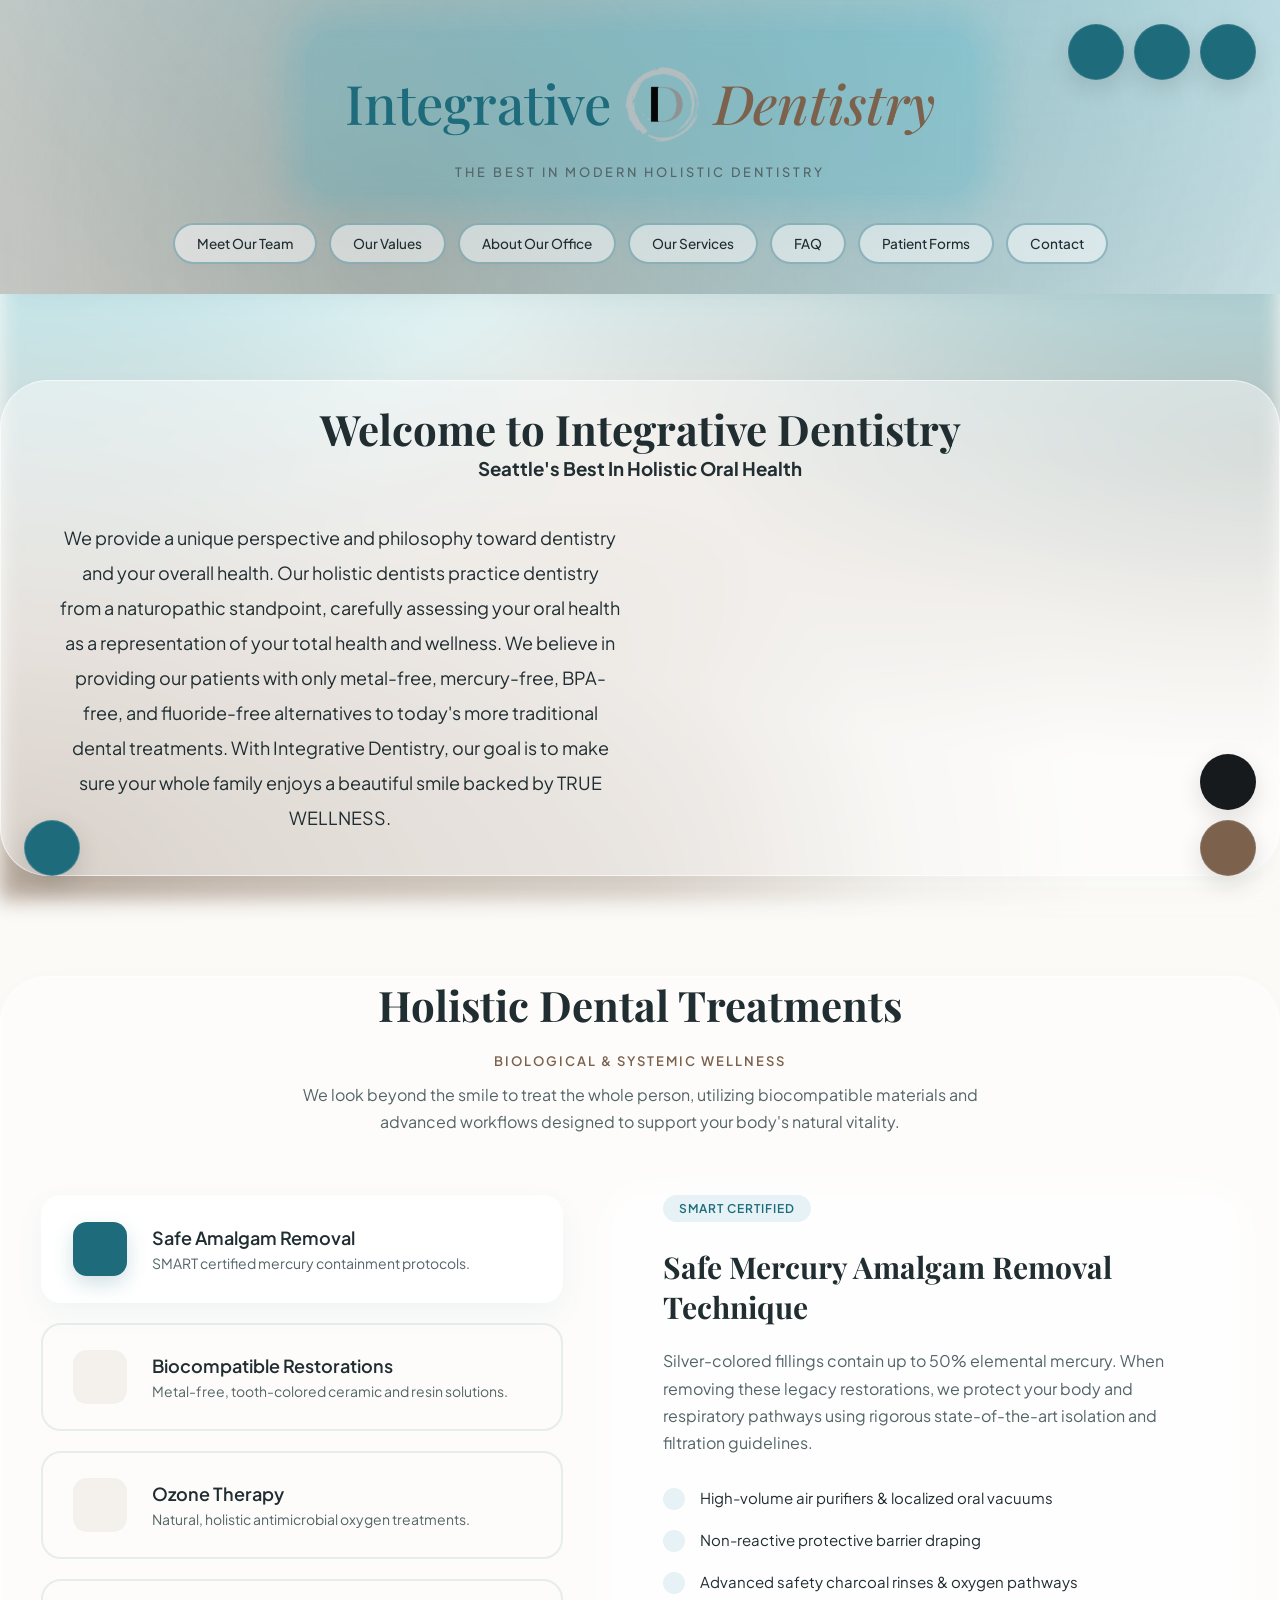
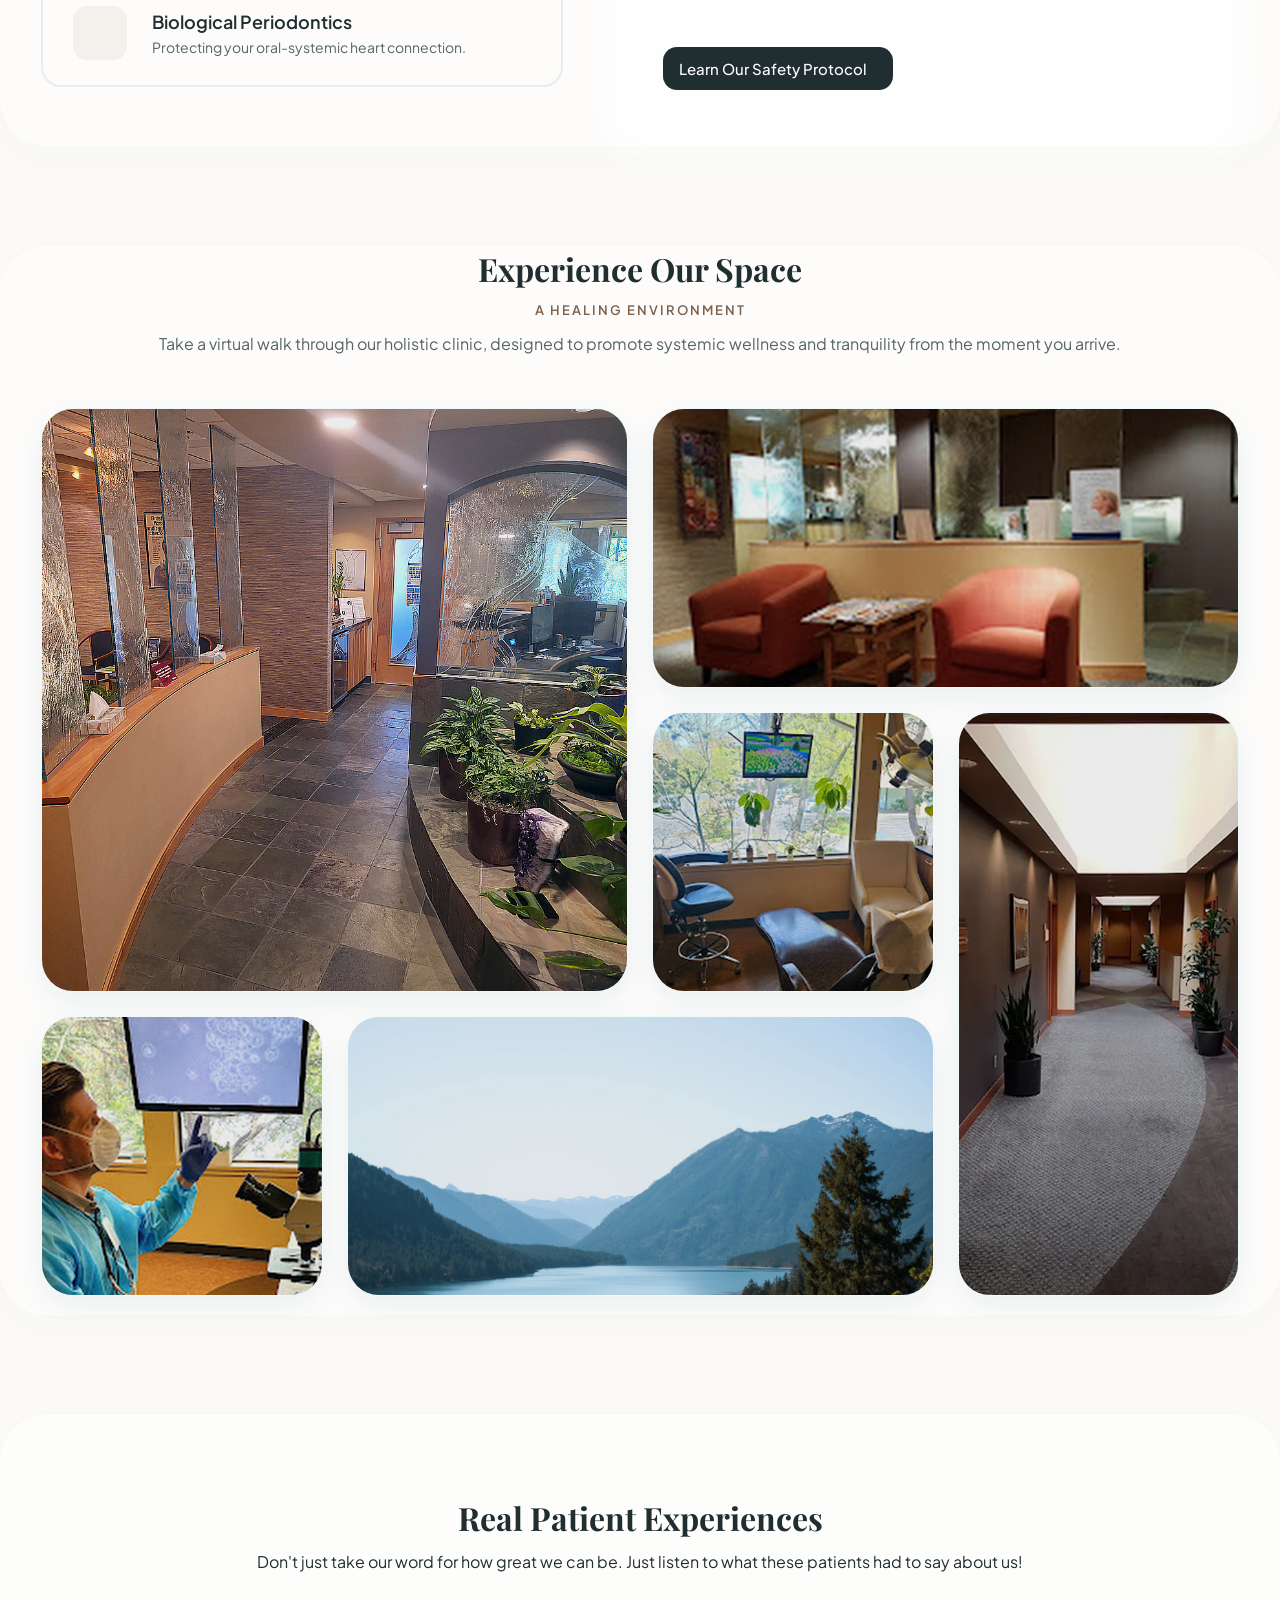
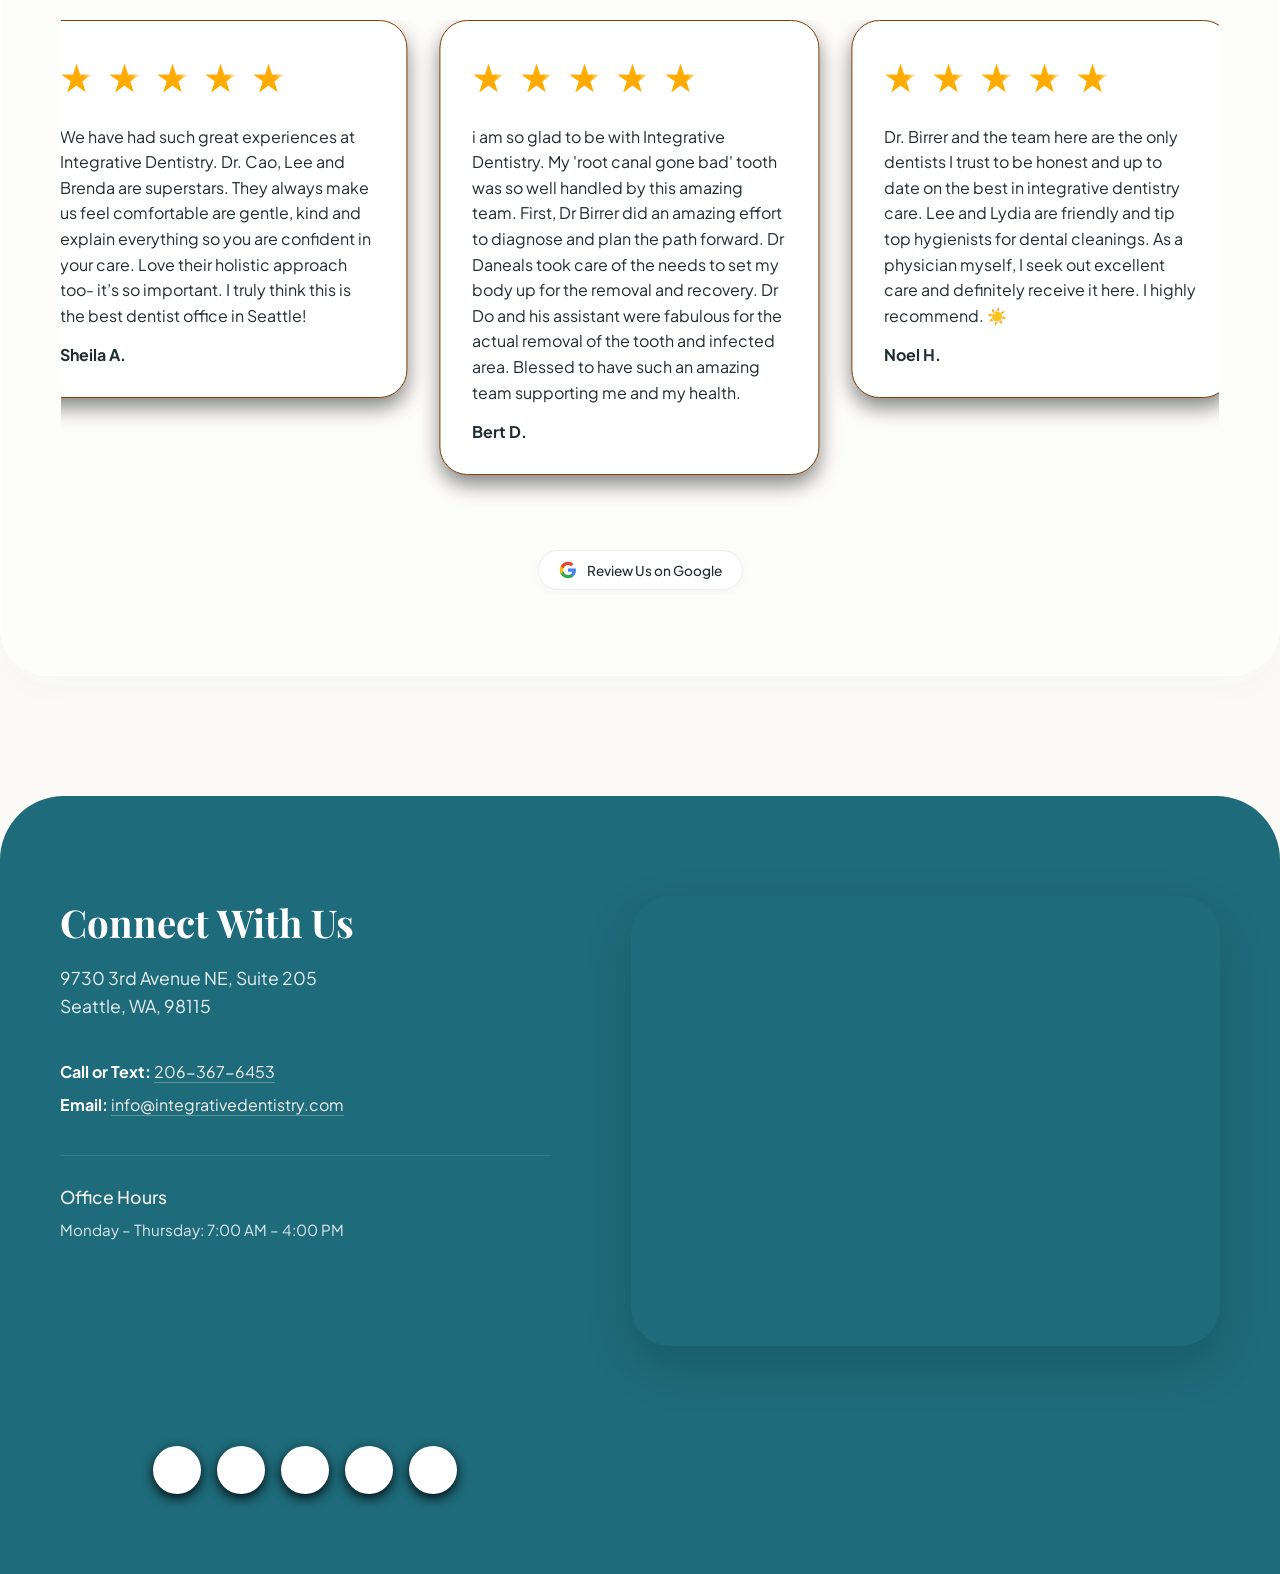
==== index.html @ cb25a738 "Add files via upload" ====
<!DOCTYPE html>
<html lang="en-US">
<head>
    <meta charset="UTF-8">
    <meta name="viewport" content="width=device-width, initial-scale=1.0">
    <meta name="view-transition" content="same-origin">
    <title>Integrative Dentistry | Holistic Dental Care Seattle</title>
    <link rel="icon" type="image/png" href="assets/Logo.png">
    <link rel="stylesheet" href="styles.css">
    <script src="https://kit.fontawesome.com/f1833d9ed3.js" crossorigin="anonymous"></script>
    <link rel="stylesheet" href="https://fonts.googleapis.com/css2?family=Atkinson+Hyperlegible:ital,wght@0,400;0,700;1,400;1,700&display=swap" disabled id="dyslexia-font">
    <script type="application/ld+json">
    {
    "@context": "https://schema.org",
    "@type": "Dentist",
    "name": "Integrative Dentistry",
    "alternateName": "Integrative Dentistry Seattle",
    "description": "The best in modern holistic dentistry. Offering biocompatible fillings, ozone therapy, and biological dental care in Seattle, Washington.",
    "url": "https://www.mitchmarderdds.com",
    "logo": "https://www.mitchmarderdds.com/assets/Logo.png",
    "image": "https://www.mitchmarderdds.com/assets/Logo.png",
    "telephone": "+1-206-367-6453",
    "email": "info@integrativedentistry.com",
    "address": {
        "@type": "PostalAddress",
        "streetAddress": "9730 3rd Avenue NE, Suite 205",
        "addressLocality": "Seattle",
        "addressRegion": "WA",
        "postalCode": "98115",
        "addressCountry": "US"
    },
    "openingHoursSpecification": [
        {
        "@type": "OpeningHoursSpecification",
        "dayOfWeek": [
            "Monday",
            "Tuesday",
            "Wednesday",
            "Thursday"
        ],
        "opens": "07:00",
        "closes": "16:00"
        }
    ],
    "sameAs": [
        "https://www.facebook.com/IntegrativeDentistrySeattle/",
        "https://www.yelp.com/biz/integrative-dentistry-seattle"
    ]
    }
    </script>
    <script>
        // Check local storage immediately before the page renders
        if (localStorage.getItem('dark-mode') === 'enabled') {
            document.body.classList.add('dark-theme');
        }
        if (localStorage.getItem('adhd-mode') === 'enabled') {
            document.documentElement.classList.add('adhd-mode');
        }    
        if (localStorage.getItem('large-cursor') === 'enabled') {
            document.documentElement.classList.add('large-cursor');
        }
        if (localStorage.getItem('dyslexia-font') === 'enabled') {
            document.body.classList.add('dyslexia-enabled');
            document.getElementById('dyslexia-font').removeAttribute('disabled');
        }
        if (localStorage.getItem('high-contrast') === 'enabled') {
            document.documentElement.classList.add('high-contrast');
        }
    </script>
</head>
<body>

    <div class="canvas-bg"></div>    

    <!-- Mobile Contact Hub -->
<div class="floating-actions-container">
    <div class="mobile-contact-hub">
        <button class="contact-hub-trigger" aria-label="Open contact option panel" aria-expanded="false">
            <i class="fa-solid fa-comments hub-icon-open"></i>
            <i class="fa-solid fa-xmark hub-icon-close"></i>
        </button>
    <div class="contact-hub-menu">
        <div class="hub-menu-title">Connect With Us</div>
            <a href="tel:2063676453" class="hub-menu-item">
                <div class="hub-item-icon color-call"><i class="fa-utility-fill fa-semibold fa-phone-volume fa-wag fa-2xl"></i></div>
                <div class="hub-item-text">
                    <span>Call Our Office</span>
                    <small>(206) 367-6453</small>
                </div>
            </a>
            <a href="sms:2063676453?&body=Hello! My name is " class="hub-menu-item">
                <div class="hub-item-icon color-text"><i class="fa-solid fa-comment-sms fa-2xl"></i></div>
                <div class="hub-item-text">
                    <span>Text Us Directly</span>
                    <small>Real-time coordinator link</small>
                </div>
            </a>
            <a href="http://dental4.me/integrativedentistry" class="hub-menu-item">
                <div class="hub-item-icon color-schedule"><i class="fa-duotone fa-solid fa-calendar-days fa-2xl"></i></div>
                <div class="hub-item-text">
                    <span>Book Appointment</span>
                    <small>Schedule your holistic visit</small>
                </div>
            </a>
            <a href="#" onclick="downloadVCard(event)" class="hub-menu-item">
                <div class="hub-item-icon color-contact"><i class="fa-solid fa-user-plus fa-2xl"></i></div>
                <div class="hub-item-text">
                    <span>Save to Contacts</span>
                    <small>Add our office to your phone</small>
                </div>
            </a>
    </div>
</div>
        
        
<!-- Call Us Button -->
<a href="tel:2063676453" class="action-bubble bubble-teal pos-call" data-tooltip="Call Us!" aria-label="Call Us">
    <span class="bubble-icon">
        <i class="fa-utility-fill fa-semibold fa-phone-volume fa-wag fa-2xl"></i>
    </span>
</a>

<!-- Text Us Button -->
<a href="sms:2063676453?&body=Hello! My name is " class="action-bubble bubble-teal pos-text" data-tooltip="Text Us!" aria-label="Text Us">
    <span class="bubble-icon">
        <i class="fa-solid fa-comment-dots fa-flip fa-2xl"></i>
    </span>
</a>

<!-- Schedule Now Button -->
<a href="http://dental4.me/integrativedentistry" class="action-bubble bubble-teal pos-schedule" data-tooltip="Schedule Now!" aria-label="Schedule Now">
    <span class="bubble-icon">
        <i class="fa-duotone fa-solid fa-calendar-days fa-float fa-2xl"></i>
    </span>
</a>

<!-- Flow IV Partner Button with Timed Speech Bubble -->
<div class="flow-iv-wrapper pos-flow-iv">
    <div id="flow-iv-speech" class="flow-iv-speech-bubble" role="status">
        Now Partnered With <em>flow iv</em>!
        <span class="speech-arrow"></span>
    </div>
    <a href="https://flowiv.org" target="_blank" rel="noopener noreferrer" class="action-bubble bubble-flow-iv" data-tooltip="Visit flow iv!" aria-label="Now Paired With flow iv">
        <span class="bubble-icon flow-iv-icon-wrap">
            <i class="fa-vellum fa-solid fa-droplet fa-2xl" style="--fa-primary-color: rgb(111, 157, 238); --fa-secondary-color: rgb(202, 216, 241); --fa-secondary-opacity: 1;"></i>
        </span>
    </a>
</div>

<!-- 3D Theme Switcher w/ Coin-flip Engine -->
<button id="theme-btn" class="action-bubble theme-bubble-position pos-theme" data-tooltip="Toggle Dark/Light Mode" aria-label="Toggle dark mode">
    <div class="theme-coin">
        <div class="coin-face face-front">
                    <i class="fa-graphite fa-thin fa-moon fa-2xl"></i>
        </div>
        <div class="coin-face face-back">
            <i class="fa-sharp fa-regular fa-sun-bright fa-2xl"></i>
        </div>
    </div>
</button>

<!-- Accessibility Button -->
<button id="access-btn" class="action-bubble bubble-brown pos-accessibility" data-tooltip="Accessibility Options!" aria-label="Accessibility Options">
    <span class="bubble-icon">
        <i class="fa-notdog-duo fa-solid fa-universal-access fa-2xl"></i>
    </span>
</button>
</div>

<!-- Dropdown Panel Hooked to the Accessibility Module -->
<div id="access-menu" class="hidden">
    <h3>Accessibility Accommodations</h3>
    <hr>
        <button id="btn-adhd-mode" onclick="toggleAccessibility('adhd-mode')">ADHD Reading Mask</button>
        <button id="btn-large-cursor" onclick="toggleAccessibility('large-cursor')">Large Cursor</button>
        <button id="btn-dyslexia-font" onclick="toggleAccessibility('dyslexia-font')">Dyslexia Friendly Font</button>
        <button id="btn-high-contrast" onclick="toggleAccessibility('high-contrast')">High Contrast Mode</button>
</div>
    
    <header>
    <div class="header-bg-canvas"></div>
        <nav>
        <div class="brand-container">
            <div class="logo">
            <a href="https://mitchmarderdds.com/" style="color: inherit; text-decoration: none;">
                Integrative 
                <img src="assets/Logo.png" alt="Integrative Dentistry Emblem" class="header-logo-img">
                <span>Dentistry</span>
            </a>
            </div>
                <p class="tagline">The Best in Modern Holistic Dentistry</p>
        </div>
            
            <ul class="nav-links">
                
                <li class="dropdown"><a href="#" class="nav-item">Meet Our Team</a><div class="dropdown-content"><a href="doctors.html">Meet The Doctors</a><a href="hygienists.html">Meet The Hygienists</a></div></li>
                <li><a href="values.html" class="nav-item">Our Values</a></li>
                <li><a href="about.html" class="nav-item">About Our Office</a></li>
                <li><a href="services.html" class="nav-item">Our Services</a></li>
                <li><a href="faq.html" class="nav-item">FAQ</a></li>
                <li><a href="forms.html" class="nav-item">Patient Forms</a></li>
                <li><a href="contact.html" class="nav-item">Contact</a></li>
            </ul>
            <button class="mobile-nav-toggle" aria-label="Toggle navigation menu" aria-expanded="false">
                <span class="hamburger-box">
                    <span class="hamburger-line line-top"></span>
                    <span class="hamburger-line line-middle"></span>
                    <span class="hamburger-line line-bottom"></span>
                </span>
            </button>
        </nav>
</header>

    <main>
        <section class="hero-section scroll-animate">
            <div class="hero-graphic">
            </div>
                <div class="hero-text">
                    <h1>Welcome to Integrative Dentistry</h1>
                    <h3>Seattle's Best In Holistic Oral Health</h3>
                        <div class="welcome-section">
                            <div class="hero-text-column">
                                <p>We provide a unique perspective and philosophy toward dentistry and your overall health. Our holistic dentists practice dentistry from a naturopathic standpoint, carefully assessing your oral health as a representation of your total health and wellness. We believe in providing our patients with only metal-free, mercury-free, BPA-free, and fluoride-free alternatives to today's more traditional dental treatments. With Integrative Dentistry, our goal is to make sure your whole family enjoys a beautiful smile backed by TRUE WELLNESS.</p>
                            </div>
                            <div class="hero-video-column">
                                <div class="hero-welcome-video">
                                    <iframe width="560" height="315" src="https://www.youtube.com/embed/078ir071X7Y?si=iHbOwS_ZjmafXVPI" title="YouTube video player" frameborder="0" allow="accelerometer; autoplay; clipboard-write; encrypted-media; gyroscope; picture-in-picture; web-share" referrerpolicy="strict-origin-when-cross-origin" allowfullscreen>
                                    </iframe>
                                </div>
                            </div>
                        </div>
                </div>
        </section>

<section id="services" class="services-section scroll-animate">
    <div class="services-header">
        <h2>Holistic Dental Treatments</h2>
        <span class="services-subtitle">Biological & Systemic Wellness</span>
        <p class="services-intro">We look beyond the smile to treat the whole person, utilizing biocompatible materials and advanced workflows designed to support your body's natural vitality.</p>
    </div>

    <div class="services-split-container">
        <div class="services-nav-stack">
            <div class="service-nav-item active" data-service-target="smart">
                <div class="service-nav-icon">
                    <i class="fa-solid fa-shield-halved"></i>
                </div>
                <div class="service-nav-text">
                    <h3>Safe Amalgam Removal</h3>
                    <p>SMART certified mercury containment protocols.</p>
                </div>
                <i class="fa-solid fa-chevron-right service-arrow"></i>
            </div>

            <div class="service-nav-item" data-service-target="biocompatible">
                <div class="service-nav-icon">
                    <i class="fa-solid fa-seedling"></i>
                </div>
                <div class="service-nav-text">
                    <h3>Biocompatible Restorations</h3>
                    <p>Metal-free, tooth-colored ceramic and resin solutions.</p>
                </div>
                <i class="fa-solid fa-chevron-right service-arrow"></i>
            </div>

            <div class="service-nav-item" data-service-target="ozone">
                <div class="service-nav-icon">
                    <i class="fa-solid fa-bolt"></i>
                </div>
                <div class="service-nav-text">
                    <h3>Ozone Therapy</h3>
                    <p>Natural, holistic antimicrobial oxygen treatments.</p>
                </div>
                <i class="fa-solid fa-chevron-right service-arrow"></i>
            </div>

            <div class="service-nav-item" data-service-target="periodontics">
                <div class="service-nav-icon">
                    <i class="fa-solid fa-tooth"></i>
                </div>
                <div class="service-nav-text">
                    <h3>Biological Periodontics</h3>
                    <p>Protecting your oral-systemic heart connection.</p>
                </div>
                <i class="fa-solid fa-chevron-right service-arrow"></i>
            </div>
        </div>

        <div class="services-display-canvas">
            
            <div class="service-display-card active" id="service-smart">
                <div class="card-badge">SMART Certified</div>
                <h3>Safe Mercury Amalgam Removal Technique</h3>
                <p class="card-description">Silver-colored fillings contain up to 50% elemental mercury. When removing these legacy restorations, we protect your body and respiratory pathways using rigorous state-of-the-art isolation and filtration guidelines.</p>
                <ul class="card-features">
                    <li><i class="fa-solid fa-check"></i> High-volume air purifiers & localized oral vacuums</li>
                    <li><i class="fa-solid fa-check"></i> Non-reactive protective barrier draping</li>
                    <li><i class="fa-solid fa-check"></i> Advanced safety charcoal rinses & oxygen pathways</li>
                </ul>
                <a href="#contact" class="card-action-btn">Learn Our Safety Protocol <i class="fa-solid fa-arrow-right"></i></a>
            </div>

            <div class="service-display-card" id="service-biocompatible">
                <div class="card-badge">100% Metal-Free</div>
                <h3>Biocompatible Restorations</h3>
                <p class="card-description">Every material placed in your mouth can influence your systemic immune framework. We exclusively build premium crowns, inlays, and restorations out of advanced, non-reactive ceramics and compound resins that match natural structural teeth parameters.</p>
                <ul class="card-features">
                    <li><i class="fa-solid fa-check"></i> Completely BPA, fluoride, and heavy-metal free</li>
                    <li><i class="fa-solid fa-check"></i> Chemically neutral matching with complex oral chemistry</li>
                    <li><i class="fa-solid fa-check"></i> Exceptional structural durability and organic look</li>
                </ul>
                <a href="#contact" class="card-action-btn">Explore Materials <i class="fa-solid fa-arrow-right"></i></a>
            </div>

            <div class="service-display-card" id="service-ozone">
                <div class="card-badge">Bio-Oxidation</div>
                <h3>Ozone Oxygen Therapy</h3>
                <p class="card-description">Ozone (O₃) is a powerful, completely natural molecule that rapidly eliminates bacteria, fungi, and viruses on contact. By bathing targeted treatment fields in pure medical-grade ozone gas or ozonated water, we accelerate cellular healing layers.</p>
                <ul class="card-features">
                    <li><i class="fa-solid fa-check"></i> Drastically limits the need for traditional drill procedures</li>
                    <li><i class="fa-solid fa-check"></i> Sterilizes micro-channels deep within root structures</li>
                    <li><i class="fa-solid fa-check"></i> Completely painless, localized micro-application</li>
                </ul>
                <a href="#contact" class="card-action-btn">See Medical Benefits <i class="fa-solid fa-arrow-right"></i></a>
            </div>

            <div class="service-display-card" id="service-periodontics">
                <div class="card-badge">Oral-Systemic Axis</div>
                <h3>Biological Periodontics</h3>
                <p class="card-description">Inflammatory gum disease is directly tied to complex systemic health issues, including heart and cardiovascular concerns. Our non-surgical cellular periodontal methods heal underlying conditions gently without reliance on heavy chemicals.</p>
                <ul class="card-features">
                    <li><i class="fa-solid fa-check"></i> Microscopic plaque assessments to pinpoint active bacteria</li>
                    <li><i class="fa-solid fa-check"></i> Laser-assisted biofilm disruption techniques</li>
                    <li><i class="fa-solid fa-check"></i> Customized nutrition plans targeting localized tissue repair</li>
                </ul>
                <a href="#contact" class="card-action-btn">Understand the Connection <i class="fa-solid fa-arrow-right"></i></a>
            </div>
        </div>
    </div>
</section>

<section id="office-tour" class="office-tour-section scroll-animate">
    <div class="section-header">
        <h2>Experience Our Space</h2>
        <span class="services-subtitle">A Healing Environment</span>
        <p class="services-intro">Take a virtual walk through our holistic clinic, designed to promote systemic wellness and tranquility from the moment you arrive.</p>
    </div>

    <div class="tour-bento-grid">
        <!-- Video Feature Card -->
        <div class="tour-card tour-large form-card" data-pdf="https://www.youtube.com/embed/YOUR_VIDEO_ID?autoplay=1" data-title="Virtual Clinic Tour" tabindex="0" aria-label="Play Virtual Tour Video">
            <div class="tour-media-wrapper">
                <img src="assets/walk-in.webp" alt="Integrative Dentistry Virtual Tour" class="tour-img">
                <div class="tour-play-button">
                    <i class="fa-solid fa-play"></i>
                </div>
            </div>
            <div class="tour-caption">
                <h3>Full Clinic Tour</h3>
                <p>Watch our walk-through</p>
            </div>
        </div>

        <!-- Image Cards -->
        <div class="tour-card tour-wide">
            <div class="tour-media-wrapper">
                <img src="assets/lobby.jpg" alt="Our Serene Waiting Room" class="tour-img drawer-media-img">
                <div class="tour-zoom-icon"><i class="fa-solid fa-magnifying-glass-plus"></i></div>
            </div>
             <div class="tour-caption">
                <h3>Waiting Lounge</h3>
            </div>
        </div>

        <div class="tour-card">
            <div class="tour-media-wrapper">
                <img src="assets/op.jpg" alt="State-of-the-art Treatment Room" class="tour-img drawer-media-img">
                <div class="tour-zoom-icon"><i class="fa-solid fa-magnifying-glass-plus"></i></div>
            </div>
            <div class="tour-caption">
                <h3>Treatment Suites</h3>
            </div>
        </div>
    
        <div class="tour-card tour-long">
            <div class="tour-media-wrapper">
                <img src="assets/hall.webp" alt="State-of-the-art Treatment Room" class="tour-img drawer-media-img">
                <div class="tour-zoom-icon"><i class="fa-solid fa-magnifying-glass-plus"></i></div>
            </div>
            <div class="tour-caption">
                <h3>Inviting Aesthetics</h3>
            </div>
        </div>
    
        <div class="tour-card">
            <div class="tour-media-wrapper">
                <img src="assets/slide-check.jpg" alt="Advanced Biological Tech" class="tour-img drawer-media-img">
                <div class="tour-zoom-icon"><i class="fa-solid fa-magnifying-glass-plus"></i></div>
            </div>
             <div class="tour-caption">
                <h3>Advanced Tech</h3>
            </div>
        </div>

        <div class="tour-card tour-wide">
            <div class="tour-media-wrapper">
                <img src="assets/lake.jpg" alt="State-of-the-art Treatment Room" class="tour-img drawer-media-img">
                <div class="tour-zoom-icon"><i class="fa-solid fa-magnifying-glass-plus"></i></div>
            </div>
            <div class="tour-caption">
                <h3>Calming Space</h3>
            </div>
        </div>
    </div>
</section>

        <section class="reviews-section scroll-animate">
            <div class="section-header">
                <h2>Real Patient Experiences</h2>
                <p>Don't just take our word for how great we can be. Just listen to what these patients had to say about us!</p>
            </div>
            <div class="reviews-carousel-wrapper">
                <div class="reviews-track" id="reviews-track"></div>
                    <div class="section-footer">
                    <a href="https://g.page/IntegrativeDentistrySeattle/review?rc" target="_blank" rel="noopener noreferrer" class="google-review-btn" data-tooltip="Leave us a 5-star review on our official Google Business profile!" aria-label="Leave us a review on Google">
                        <svg class="google-icon" viewBox="0 0 24 24" xmlns="http://www.w3.org/2000/svg">
                            <path d="M22.56 12.25c0-.78-.07-1.53-.2-2.25H12v4.26h5.92c-.26 1.37-1.04 2.53-2.21 3.31v2.77h3.57c2.08-1.92 3.28-4.74 3.28-8.09z" fill="#4285F4"/>
                            <path d="M12 23c2.97 0 5.46-.98 7.28-2.66l-3.57-2.77c-.98.66-2.23 1.06-3.71 1.06-2.86 0-5.29-1.93-6.16-4.53H2.18v2.84C3.99 20.53 7.7 23 12 23z" fill="#34A853"/>
                            <path d="M5.84 14.09c-.22-.66-.35-1.36-.35-2.09s.13-1.43.35-2.09V7.06H2.18C1.43 8.55 1 10.22 1 12s.43 3.45 1.18 4.94l2.85-2.22.81-.63z" fill="#FBBC05"/>
                            <path d="M12 5.38c1.62 0 3.06.56 4.21 1.64l3.15-3.15C17.45 2.09 14.97 1 12 1 7.7 1 3.99 3.47 2.18 7.06l3.66 2.84c.87-2.6 3.3-4.53 6.16-4.53z" fill="#EA4335"/>
                        </svg>
                        <span>Review Us on Google</span>
                    </a>
                    </div>
            </div>
        </section>

    </main>

    <footer id="contact" class="scroll-animate">
        <div class="footer-grid">
            <div class="contact-details">
                <h2>Connect With Us</h2>
                <p class="address-line">9730 3rd Avenue NE, Suite 205<br>Seattle, WA, 98115</p>
                <div class="meta-links">
                    <p><strong>Call or Text:</strong> <a href="tel:2063676453" data-tooltip="Opens your native calling app to call our office directly">206-367-6453</a></p>
                    <p><strong>Email:</strong> <a href="mailto:info@integrativedentistry.com" data-tooltip="Opens your native email app to send us a message">info@integrativedentistry.com</a></p>
                </div>
                <div class="hours-block">
                    <h3>Office Hours</h3>
                    <p>Monday – Thursday: 7:00 AM – 4:00 PM</p>
                </div>
            </div>
            <div class="map-wrapper">
                <div class="fallback-map-ui">
                    <iframe src="https://www.google.com/maps/embed?pb=!1m18!1m12!1m3!1d2685.1939993959363!2d-122.32501500000001!3d47.700071!2m3!1f0!2f0!3f0!3m2!1i1024!2i768!4f13.1!3m3!1m2!1s0x549013ff6bbf59c9%3A0x12124b2e3f065d6d!2sIntegrative%20Dentistry!5e0!3m2!1sen!2sus!4v1781202363336!5m2!1sen!2sus" width="100%" height="100%" style="border:0;" allowfullscreen="" loading="lazy" referrerpolicy="no-referrer-when-downgrade"></iframe>
                </div>
            </div>
            <div class="social-links-container">
                <a href="https://www.facebook.com/IntegrativeDentistrySeattle/" class="social-circle-btn facebook" target="_blank" rel="noopener" data-tooltip="Follow our Facebook community">
                    <i class="fa-brands fa-facebook fa-2xl"></i>
                </a>
                <a href="#" class="social-circle-btn instagram" target="_blank" rel="noopener" data-tooltip="See updates on Instagram">
                    <i class="fa-brands fa-instagram fa-2xl"></i>
                </a>
                <a href="#" class="social-circle-btn tiktok" target="_blank" rel="noopener" data-tooltip="Watch us on TikTok">
                    <i class="fa-brands fa-tiktok fa-2xl"></i>
                </a>
                <a href="https://share.google/nsMCfHDNv0bOtifRO" class="social-circle-btn google" target="_blank" rel="noopener" data-tooltip="View our Google Business listing">
                    <i class="fa-brands fa-google fa-2xl"></i>
                </a>
                <a href="https://www.yelp.com/biz/integrative-dentistry-seattle" class="social-circle-btn yelp" target="_blank" rel="noopener" data-tooltip="Read our reviews on Yelp">
                    <i class="fa-brands fa-yelp fa-2xl"></i>
                </a>
            </div>
        </div>
</footer>

    <div id="cursor-tooltip" class="cursor-tooltip"></div>
    
    <script src="script.js"></script>
    <!-- Interactive Modal Overlays (Lightbox & Media Viewer) -->
<div id="image-lightbox-overlay" class="lightbox-overlay hidden">
    <button id="lightbox-close-btn" class="lightbox-close" aria-label="Close image">
        <i class="fa-solid fa-xmark"></i>
    </button>
    <img id="lightbox-img" class="lightbox-img" src="" alt="">
</div>

<div id="pdf-viewer-overlay" class="pdf-overlay hidden">
    <div class="pdf-modal">
        <div class="pdf-header">
            <div class="pdf-title-container">
                <i class="fa-solid fa-circle-play"></i>
                <h3 id="pdf-title-text">Media Viewer</h3>
            </div>
            <div class="pdf-controls">
                <a id="pdf-download-btn" href="#" target="_blank" rel="noopener noreferrer" data-tooltip="Open in new tab"><i class="fa-solid fa-arrow-up-right-from-square"></i></a>
                <a id="pdf-fallback-link" href="#" style="display:none;"></a>
                <button id="pdf-close-btn" aria-label="Close modal">
                    <i class="fa-solid fa-xmark"></i>
                </button>
            </div>
        </div>
        <div class="pdf-body">
            <iframe id="pdf-iframe" src="" frameborder="0" allow="autoplay; encrypted-media" allowfullscreen></iframe>
        </div>
    </div>
</div>
</body>
</html>
---- styles.css ----
/* Typography and Custom Font Import */
@import url('https://fonts.googleapis.com/css2?family=Plus+Jakarta+Sans:wght@300;400;500;600&family=Playfair+Display:ital,wght@0,400;0,500;1,400&display=swap');
@import url('https://fonts.googleapis.com/css2?family=Atkinson+Hyperlegible:ital,wght@0,400;0,700;1,400;1,700&display=swap');

:root {
    /* Refined True Blue-Leaning Teal & Earth Palette */
    --teal-base: #1e6b7b;
    --teal-light: #e6f2f5;
    --teal-glow: rgba(30, 107, 123, 0.25);
    --brown-earth: #7c624d;
    --brown-soft: #f4f0ec;
    --cream-canvas: #fbfaf7;
    --text-dark: #202d31;
    --text-muted: #536467;
    --white-pure: #ffffff;
}

a {
    text-decoration: none;
    color: inherit;
}

* {
    box-sizing: border-box;
    margin: 0;
    padding: 0;
}

html {
    width: 100%;
    margin: 0;
    padding: 0;
    scroll-behavior: smooth;
}

body {
    font-family: 'Plus Jakarta Sans', sans-serif;
    color: var(--text-dark);
    background-color: var(--cream-canvas);
    min-height: 100vh;
    overflow-x: hidden;
    position: relative;    
}

/* Dyslexia Font Override */
body.dyslexia-enabled p,
body.dyslexia-enabled li,
body.dyslexia-enabled a,
body.dyslexia-enabled button,
body.dyslexia-enabled h1,
body.dyslexia-enabled h2,
body.dyslexia-enabled h3,
body.dyslexia-enabled div,
body.dyslexia-enabled span {
    font-family: 'Atkinson Hyperlegible', sans-serif !important;
    font-style: normal !important;
    letter-spacing: 0.12em !important;
    line-height: 1.7 !important;
}
body.dyslexia-enabled li a,
body.dyslexia-enabled p a,
body.dyslexia-enabled p span,
body.dyslexia-enabled h1 span,
body.dyslexia-enabled h2 span {
    font-size: inherit !important; 
}

/* 1. Advanced Mesh Gradient Background */
.canvas-bg {
    position: fixed;
    top: 0;
    left: 0;
    width: 100vw;
    height: 100vh;
    z-index: -2;
    background: 
        radial-gradient(at 0% 0%, rgba(17, 167, 197, 0.404) 0px, transparent 50%),
        radial-gradient(at 100% 0%, rgba(17, 165, 197, 0.46) 0px, transparent 50%),
        radial-gradient(at 50% 100%, rgba(124, 98, 77, 0.15) 0px, transparent 50%),
        radial-gradient(at 0% 100%, rgba(124, 98, 77, 0.55) 0px, transparent 50%),
        radial-gradient(at 100% 50%, rgba(124, 98, 77, 0.35) 0px, transparent 50%),
        var(--cream-canvas);
    filter: blur(10px);
}

/* 2. Unified Floating Action Button Engine (Icon-Only Circular Matrix) */
.action-bubble {
    position: fixed;
    z-index: 2000;
    display: inline-flex;
    align-items: center;
    justify-content: center;
    text-decoration: none;
    width: 56px;              /* Standardized circular dimensions */
    height: 56px;             
    border-radius: 50%;       
    border: none;
    cursor: pointer;
    box-shadow: 0 8px 24px rgba(0, 0, 0, 0.12);
    transition: all 0.4s cubic-bezier(0.16, 1, 0.3, 1);
}

/* Core Internal Vector Icon Wrappers */
.bubble-icon {
    display: inline-flex;
    align-items: center;
    justify-content: center;
    width: 24px;              /* Default sizing box */
    height: 24px;
    flex-shrink: 0;
}

.bubble-icon svg {
    width: 100%;
    height: 100%;
    display: block;
}

.bubble-icon i {
    color: inherit;
}

/* --- Maximize Icon Footprints --- */
.pos-text .bubble-icon {
    width: 36px;              
    height: 36px;
}

.pos-accessibility .bubble-icon {
    width: 38px;              
    height: 38px;
}

/* Pass event actions straight to the button components */
.action-bubble * {
    pointer-events: none;
}

/* Color States */
.bubble-teal {
    background: var(--teal-base);
    color: var(--white-pure);
    border: 1px solid rgba(255, 255, 255, 0.1);
    --pulse-color: rgba(30, 107, 123, 0.5);
}

.bubble-brown {
    background: var(--brown-earth);
    color: var(--white-pure);
    border: 1px solid rgba(255, 255, 255, 0.1);
    --pulse-color: rgba(124, 98, 77, 0.5);
}

/* Call to Action Button Positions */
.pos-call          { top: 24px; right: 24px; }
.pos-text          { top: 24px; right: 90px; }
.pos-schedule      { top: 24px; right: 156px; }

.pos-theme         { bottom: 90px; right: 24px; }
.pos-accessibility { bottom: 24px; right: 24px; }

/* Continuous Radiating Pulsing & Ripple Effect when Hovered */
.action-bubble:hover {
    transform: translateY(-4px) scale(1.05);
    box-shadow: 0 14px 32px rgba(0, 0, 0, 0.18);
    animation: radiate-pulse 1.5s infinite;
}

/* Dynamic Ripple Engine */
@keyframes radiate-pulse {
    0% {
        box-shadow: 0 0 0 0 var(--pulse-color), 0 8px 24px rgba(0, 0, 0, 0.1);
    }
    70% {
        box-shadow: 0 0 0 14px rgba(0, 0, 0, 0), 0 8px 24px rgba(0, 0, 0, 0.1);
    }
    100% {
        box-shadow: 0 0 0 0 rgba(0, 0, 0, 0), 0 8px 24px rgba(0, 0, 0, 0.1);
    }
}

/* Push all main page content down to clear the fixed header */
main {
    padding-top: 280px; /* Increase or decrease this value until it looks perfect */
}

/* Soft Canvas Edge Enhancements */
main::before, main::after {
    content: "";
    position: fixed;
    left: 0; width: 100vw; height: 20px;
    z-index: 1500;
    pointer-events: none;
}
main::before { top: 0; background: linear-gradient(to bottom, var(--cream-canvas), transparent); }

/* --- 1. Reverted Header Block --- */
header {
    position: fixed;
    width: 100%;
    top: 0;
    z-index: 1900;
    padding: 30px 40px;
    background: #ffffff;
    backdrop-filter: blur(20px);
    -webkit-backdrop-filter: blur(20px);
    box-shadow: 0 12px 30px -10px rgba(32, 45, 49, 0.04),
                0 4px 12px -5px rgba(30, 107, 123, 0.03);
                
    transition: box-shadow 0.5s ease, background-color 0.5s ease, padding 0.5s cubic-bezier(0.16, 1, 0.3, 1);
}

/* Header internal elements smooth shrinking */
header .brand-container,
header .logo,
header .header-logo-img,
header .tagline,
header .nav-item {
    transition: all 0.5s cubic-bezier(0.16, 1, 0.3, 1);
}

/* Header Scrolled States */
header.scrolled {
    padding: 10px 40px; /* Pulls the top and bottom of the header inward */
}

/* Condense the floating brand box */
header.scrolled .brand-container {
    padding: 8px 25px;
    gap: 10px;
}

/* Shrink the text and the physical image logo */
header.scrolled .logo {
    font-size: 2rem;
}

header.scrolled .header-logo-img {
    height: 42px; 
    top: 8px;
}

/* Gently fade out and collapse the tagline to save vertical space */
header.scrolled .tagline {
    opacity: 0;
    height: 0;
    margin: 0;
    overflow: hidden;
}

/* Condense the navigation buttons (desktop only) */
@media (min-width: 993px) {
    header.scrolled .nav-links { 
        gap: 6px; 
    }
    
    header.scrolled .nav-item { 
        padding: 8px 16px; 
        font-size: 0.8rem; 
    }
}

/* --- 2. The New Dedicated Wave Isolation Box --- */
.header-bg-canvas {
    position: absolute;
    top: 0;
    left: 0;
    width: 100%;
    height: 100%;
    overflow: hidden;
    z-index: 0;
    pointer-events: none;
}

/* --- 3. Shifting Wave Physics to the Isolation Box --- */
.header-bg-canvas::before,
.header-bg-canvas::after {
    content: '';
    position: absolute;
    width: 200vw;
    height: 200vw;
    top: -100vw;
    left: -50vw;
    opacity: 0.85;
    z-index: -1; 
    transition: background-image 0.6s ease;
}

/* Wave Current A: Soft, Blue-Leaning Teal Mist (Clockwise) */
.header-bg-canvas::before {
    background-image: 
        radial-gradient(circle at 35% 45%, rgba(17, 164, 197, 0.164) 0%, transparent 50%),
        radial-gradient(circle at 65% 55%, rgba(10, 146, 187, 0.178) 0%, transparent 60%);
    animation: lightHeaderSwellClockwise 4s infinite linear;
}

/* Wave Current B: Shifting Coastal Azure Accent (Counter-Clockwise) */
.header-bg-canvas::after {
    background-image: 
        radial-gradient(circle at 60% 40%, rgba(17, 164, 197, 0.301) 0%, transparent 45%),
        radial-gradient(circle at 40% 60%, rgba(124, 98, 77, 0.55) 0%, transparent 55%);
    animation: lightHeaderSwellCounter 12s infinite linear;
}

/* --- 4. Pull Content & Navigation Forward --- */
.brand-container, 
.nav-links {
    position: relative;
    z-index: 2; /* Forces text, link buttons, and dropdown vectors out in front of the canvas box */
}

nav {
    max-width: 1400px;
    margin: 0 auto;
    display: flex;
    flex-direction: column;
    align-items: center;    
    gap: 28px;              
}

/* Brand Container & Tagline Formatting */
.brand-container {
    text-align: center;
    display: flex;
    flex-direction: column;
    gap: 25px;
    position: relative;
    z-index: 2;
    margin: 0 auto;
    max-width: max-content;
    padding: 15px 40px;
    border-radius: 30px;
    
    background: rgba(17, 165, 197, 0.16); 
    
    /* Glassy Filter */
    backdrop-filter: blur(8px); 
    -webkit-backdrop-filter: blur(8px);
    
    /* Feathered Border */
    box-shadow: 0 0 35px 20px rgba(17, 165, 197, 0.16);
    transition: background 0.6s ease, box-shadow 0.6s ease;
}

.logo {
    font-family: 'Playfair Display', serif;
    font-size: 3.4rem;
    font-weight: 500;
    color: var(--teal-base);
    letter-spacing: -0.05px;
}

.logo span { 
    color: var(--brown-earth); 
    font-style: italic; 
}

.header-logo-img {
    height: 80px; /* Perfectly balances the image height with your text size */
    width: auto;
    object-fit: contain;
    display: inline-block;
    position: relative;
    top: 20px;
    
    /* Elegant, Organic Entry Animation */
    opacity: 0;
    transform: scale(6) rotate(-180deg);
    animation: holisticLogoReveal 1.6s cubic-bezier(0.16, 1, 0.3, 1) forwards;
    animation-delay: 0.15s; /* Brief pause so the text renders first */
}

/* Smooth, zen-like fade, scale, and untwist reveal sequence */
@keyframes holisticLogoReveal {
    to {
        opacity: 1;
        transform: scale(1) rotate(0deg);
    }
}

.tagline {
    font-size: 0.8rem;
    font-weight: 500;
    text-transform: uppercase;
    letter-spacing: 3px;
    color: var(--text-muted);
}

/* Directory Layout track */
.nav-links {
    display: flex;
    list-style: none;
    gap: 12px;
    justify-content: center;
    flex-wrap: wrap;
}

/* Bespoke Capsule Links */
.nav-item {
    display: inline-block;
    font-size: 0.85rem;
    font-weight: 500;
    color: var(--text-dark);
    text-decoration: none;
    padding: 10px 22px;
    background: rgba(255, 255, 255, 0.5);
    border: 2px solid #1e6b7b65;
    border-radius: 30px;
    box-shadow: 0 4px 10px rgba(0, 0, 0, 0.01);
    transition: all 0.4s cubic-bezier(0.16, 1, 0.3, 1);
}

/* Directory Hover Interactions */
.nav-item:hover {
    color: var(--white-pure) !important;
    background: var(--teal-base);
    border-color: var(--teal-base);
    transform: translateY(-2px);
    box-shadow: 0 6px 20px var(--teal-glow);
}

/* Dropdown Menu System Layouts */
.dropdown { 
    position: relative; 
    padding-bottom: 12px;
    margin-bottom: -12px;
}

.dropdown-content {
    position: absolute;
    top: 85%; 
    left: 50%;
    transform: translateX(-50%) translateY(8px); 
    opacity: 0;
    visibility: hidden;
    pointer-events: none; 
    background: rgba(255, 255, 255, 0.98);
    backdrop-filter: blur(15px);
    -webkit-backdrop-filter: blur(15px);
    min-width: 240px;
    padding: 12px 0;
    border-radius: 20px;
    box-shadow: 0 20px 40px rgba(0, 0, 0, 0.637);
    border: 2px solid #1e6b7b1a;
    overflow: hidden;
    transition: opacity 0.3s cubic-bezier(0.16, 1, 0.3, 1),
                transform 0.3s cubic-bezier(0.16, 1, 0.3, 1),
                visibility 0.3s;
}

.dropdown:hover .dropdown-content {
    opacity: 1;
    visibility: visible;
    pointer-events: auto;
    transform: translateX(-50%) translateY(0);
}

.dropdown-content a {
    display: block;
    padding: 12px 24px;
    font-size: 0.85rem;
    color: var(--text-dark);
    text-decoration: none;
    text-align: left;
    transition: all 0.25s ease;
}

.dropdown-content a:hover {
    background: var(--teal-light);
    color: var(--teal-base);
    font-weight: bold;
    padding-left: 28px;
}

/* ==========================================================================
    HERO / WELCOME SECTION
    ========================================================================= */
.hero-section {
    max-width: 1300px;
    margin: 100px auto;
    padding: 20px 20px;
}

.hero-section h1 {
    font-family: 'Playfair Display', serif;
    font-size: 42px;
    font-weight: bold;
    text-align: center;
    margin-top: 0px;
}

.hero-section h3 {
    text-align: center;
    padding-bottom: 20px;
}

.welcome-section {
    display: flex;
    align-items: center;
    justify-content: space-between;
    gap: 40px;
    max-width: 1200px;
    margin: 0 auto;
    padding: 20px;
}

.hero-text-column,
.hero-video-column {
    flex: 1;
    min-width: 300px;
}

.hero-text-column {
    font-size: 18px !important;
    text-align: center;
    line-height: 35px !important;
}

.hero-welcome-video {
    position: relative;
    width: 100%;
    height: 0;
    padding-bottom: 56.25%;
    overflow: hidden;
    border-radius: 8px;
}

.hero-welcome-video iframe {
    position: absolute;
    top: 0;
    left: 0;
    width: 100%;
    height: 100%;
}

@media (max-width: 768px) {
    .welcome-section {
        flex-direction: column;
        align-items: stretch;
    }
}

.hero-section h2 {
    font-family: 'Playfair Display', serif;
    font-size: 32px;
    font-weight: bold;
    text-align: center;
    margin-top: 0px;
}


/* ==========================================================================
   INTERACTIVE WELLNESS ECOSYSTEM PANEL STYLES
   ========================================================================== */
.services-section {
    max-width: 1300px;
    margin: 100px auto;
    padding: 0 40px;
}

.services-header {
    text-align: center;
    max-width: 700px;
    margin: 0 auto 60px auto;
}

.services-subtitle {
    display: block;
    color: var(--brown-earth);
    font-family: 'Plus Jakarta Sans', sans-serif;
    text-transform: uppercase;
    font-weight: 600;
    font-size: 13px;
    letter-spacing: 2px;
    margin-bottom: 12px;
}

.services-header h2 {
    font-family: 'Playfair Display', serif;
    font-size: 42px;
    color: var(--text-dark);
    margin-bottom: 20px;
}

.services-intro {
    color: var(--text-muted);
    font-size: 16px;
    line-height: 1.7;
}

/* Split Grid Canvas layout */
.services-split-container {
    display: grid;
    grid-template-columns: 1fr 1.2fr;
    gap: 50px;
    align-items: flex-start;
}

/* Left Stack Navigation Items */
.services-nav-stack {
    display: flex;
    flex-direction: column;
    gap: 20px;
}

.service-nav-item {
    display: flex;
    align-items: center;
    padding: 25px 30px;
    background: transparent;
    border: 2px solid #1e6b7b1a;
    border-radius: 20px;
    cursor: pointer;
    transition: all 0.4s cubic-bezier(0.25, 1, 0.5, 1);
    position: relative;
}

.service-nav-icon {
    width: 54px;
    height: 54px;
    border-radius: 14px;
    background: var(--brown-soft);
    display: flex;
    align-items: center;
    justify-content: center;
    font-size: 20px;
    color: var(--brown-earth);
    margin-right: 25px;
    transition: all 0.4s ease;
}

.service-nav-text h3 {
    font-size: 18px;
    color: var(--text-dark);
    margin-bottom: 5px;
    font-weight: 600;
}

.service-nav-text p {
    font-size: 14px;
    color: var(--text-muted);
    line-height: 1.4;
}

.service-arrow {
    margin-left: auto;
    font-size: 14px;
    color: var(--text-muted);
    opacity: 0.3;
    transform: translateX(-5px);
    transition: all 0.4s ease;
}

/* Hover/Active States */
.service-nav-item:hover {
    border-color: rgba(30, 107, 123, 0.2);
    background: rgba(255, 255, 255, 0.5);
    transform: translateY(-2px);
}

.service-nav-item.active {
    background: var(--white-pure);
    border-color: transparent;
    box-shadow: 0 10px 30px rgba(30, 107, 123, 0.06);
}

.service-nav-item.active .service-nav-icon {
    background: var(--teal-base);
    color: var(--white-pure);
    box-shadow: 0 8px 20px rgba(30, 107, 123, 0.2);
}

.service-nav-item.active .service-arrow {
    opacity: 1;
    color: var(--teal-base);
    transform: translateX(0);
}

/* Right Side: Vellum Canvas Cards */
.services-display-canvas {
    position: relative;
    background: rgba(255, 255, 255, 0.65);
    backdrop-filter: blur(15px);
    -webkit-backdrop-filter: blur(15px);
    border-radius: 32px;
    padding: 50px;
    box-shadow: 0 0 40px 10px rgba(255, 255, 255, 0.7);
    min-height: 480px;
    display: flex;
    align-items: center;
}

.service-display-card {
    position: absolute;
    top: 50px;
    left: 50px;
    right: 50px;
    bottom: 50px;
    opacity: 0;
    visibility: hidden;
    transform: translateY(15px);
    transition: transform 0.5s cubic-bezier(0.25, 1, 0.5, 1), opacity 0.4s ease, visibility 0.4s ease;
    display: flex;
    flex-direction: column;
    justify-content: center;
}

.service-display-card.active {
    position: relative;
    top: 0;
    left: 0;
    right: 0;
    bottom: 0;
    opacity: 1;
    visibility: visible;
    transform: translateY(0);
}

.card-badge {
    align-self: flex-start;
    padding: 6px 16px;
    background: var(--teal-light);
    color: var(--teal-base);
    font-size: 12px;
    font-weight: 600;
    border-radius: 30px;
    margin-bottom: 25px;
    text-transform: uppercase;
    letter-spacing: 1px;
}

.service-display-card h3 {
    font-family: 'Playfair Display', serif;
    font-size: 30px;
    color: var(--text-dark);
    margin-bottom: 20px;
}

.card-description {
    color: var(--text-muted);
    font-size: 16px;
    line-height: 1.7;
    margin-bottom: 30px;
}

.card-features {
    list-style: none;
    margin-bottom: 35px;
}

.card-features li {
    font-size: 15px;
    color: var(--text-dark);
    margin-bottom: 18px;
    display: flex;
    align-items: flex-start; 
    line-height: 1.6;
}

.card-features li i {
    color: var(--teal-base);
    font-size: 14px;
    margin-right: 15px;
    width: 22px; 
    height: 22px;
    background: var(--teal-light);
    border-radius: 50%;
    display: flex;
    align-items: center;
    justify-content: center;
    flex-shrink: 0; 
    margin-top: 2px; 
}

.card-action-btn {
    align-self: flex-start;
    padding: 12px 16px;
    background: var(--text-dark);
    color: var(--white-pure);
    text-decoration: none;
    border-radius: 14px;
    font-weight: 500;
    font-size: 15px;
    transition: all 0.3s ease;
    display: flex;
    align-items: center;
    gap: 10px;
}

.card-action-btn:hover {
    gap: 24px;
    background: var(--teal-base);
    transform: translateY(-2px);
    box-shadow: 0 6px 20px rgba(30, 107, 123, 0.15);
    animation: radiate-pulse 1.5s infinite;
    --pulse-color: rgba(30, 107, 123, 0.5);
}

/* ==========================================================================
   GLOBAL DARK THEME OVERRIDES FOR SERVICES
   ========================================================================== */
body.dark-theme .service-nav-item {
    border-color: rgba(255, 255, 255, 0.05);
}

body.dark-theme .service-nav-item:hover {
    background: rgba(30, 107, 123, 0.08);
    border-color: rgba(30, 107, 123, 0.2);
}

body.dark-theme .service-nav-item.active {
    background: rgba(18, 22, 23, 0.6) !important;
    box-shadow: 0 10px 30px rgba(0, 0, 0, 0.3);
}

body.dark-theme .service-nav-icon {
    background: rgba(255, 255, 255, 0.03);
    color: var(--text-muted);
}

body.dark-theme .service-nav-item.active .service-nav-icon {
    background: var(--teal-base);
    color: var(--white-pure);
}

body.dark-theme .service-nav-text h3 {
    color: #e9ecef;
}

body.dark-theme .services-display-canvas {
    background: rgba(18, 22, 23, 0.5);
    box-shadow: 0 0 40px 10px rgba(18, 22, 23, 0.5);
}

body.dark-theme .card-badge {
    background: rgba(30, 107, 123, 0.2);
}

body.dark-theme .service-display-card h3,
body.dark-theme .card-features li {
    color: #e9ecef;
}

body.dark-theme .card-action-btn {
    background: var(--teal-base);
}

body.dark-theme .card-action-btn:hover {
    background: var(--white-pure);
    color: var(--text-dark);
}

/* ==============================================
    Sections Structure 
============================================== */
section {
    max-width: 1300px;
    margin: 60px auto;
    padding: 80px 60px;
    background: rgba(255, 255, 255, 0.45);
    border-radius: 48px;
    border: 1px solid rgba(255, 255, 255, 0.6);
    box-shadow: 0 10px 40px rgba(30, 107, 123, 0.02);
}

/* Section Load-in Animation Engine */
.scroll-animate {
    opacity: 0;
    transform: translateY(50px) scale(0.98);
    transition: opacity 1s cubic-bezier(0.16, 1, 0.3, 1), transform 1s cubic-bezier(0.16, 1, 0.3, 1);
}

.scroll-animate.visible {
    opacity: 1;
    transform: translateY(0) scale(1);
}

/* Elegant Review Track Setup */
.reviews-section { 
    background: rgba(255, 255, 255, 0.6); 
}

.section-header { 
    text-align: center; 
    margin-bottom: 48px; 
}

.section-header h2 { 
    font-family: 'Playfair Display', serif; 
    font-size: 2rem; 
    margin-bottom: 12px; 
}

.section-footer { 
    text-align: center; 
    margin-bottom: 5px; 
}

.reviews-carousel-wrapper { 
    overflow: hidden; 
    width: 100%; 
    position: relative; 
}

.reviews-track {
    display: flex;
    gap: 32px;
    width: max-content;
}

.review-card {
    width: 380px;
    background: var(--white-pure);
    padding: 32px;
    border-radius: 28px;
    box-shadow: 0 10px 20px rgba(0, 0, 0, 0.471);
    border: 1px solid rgb(134, 63, 5);
    display: flex;
    flex-direction: column;
    height: 100%;
    box-sizing: border-box;
}

.review-text-content {
    flex-grow: 1;
    display: flex;
    align-items: center;
    margin: 16px 0;
    line-height: 1.6;
}

.review-body { 
    font-size: 0.95rem; 
    line-height: 1.6; 
    color: var(--text-dark); 
    margin-bottom: 20px; 
    font-style: italic; 
}

.reviewer { 
    font-size: 0.8rem; 
    text-transform: uppercase; 
    letter-spacing: 1px; 
    color: var(--text-muted); 
}

/* Asymmetrical Footer Layout */
footer {
    background: var(--teal-base);
    color: var(--white-pure);
    border-top-left-radius: 64px;
    border-top-right-radius: 64px;
    padding: 100px 60px 60px 60px;
    margin-top: 120px;
}

.footer-grid {
    max-width: 1300px;
    margin: 0 auto;
    display: grid;
    grid-template-columns: 1fr 1.2fr;
    gap: 80px;
}

.contact-details h2 { 
    font-family: 'Playfair Display', serif; 
    font-size: 2.4rem; 
    margin-bottom: 16px; 
}

.address-line { 
    font-size: 1.1rem; 
    line-height: 1.6; 
    opacity: 0.9; 
    margin-bottom: 40px; 
}

.meta-links p { 
    margin-bottom: 12px; 
    font-size: 1rem; 
}

.meta-links a { 
    color: var(--brown-soft); 
    text-decoration: none; 
    border-bottom: 1px solid rgba(244,240,236,0.3); 
}

.meta-links a:hover { 
    border-bottom-color: var(--brown-soft); 
}

.hours-block { 
    margin-top: 40px; 
    border-top: 1px solid rgba(255,255,255,0.1); 
    padding-top: 30px; 
}

.hours-block h3 { 
    font-size: 1.1rem; 
    margin-bottom: 12px; 
    font-weight: 500; 
    color: var(--brown-soft); 
}

.hours-block p { 
    font-size: 0.95rem; 
    opacity: 0.85; 
    margin-bottom: 6px; 
}

.map-wrapper {
    border-radius: 40px;
    overflow: hidden;
    height: 450px;
    box-shadow: 0 20px 50px rgba(0,0,0,0.15);
}

.fallback-map-ui { width: 100%; height: 100%; }
.fallback-map-ui iframe { display: block; }

/* Accessibility Menu Drawer UI */
#access-menu {
    position: fixed;
    bottom: 90px;
    right: 24px;
    background: var(--white-pure);
    width: 320px;
    padding: 24px;
    border-radius: 28px;
    box-shadow: 0 20px 50px rgba(0, 0, 0, 0.644);
    border: 2px solid #1e6b7b;
    z-index: 2100;
}

#access-menu.hidden { 
    display: none; 
}

#access-menu h3 { 
    font-size: 1rem; 
    text-align: center;
    margin-bottom: 12px; 
    color: var(--text-dark); 
}

#access-menu hr { 
    border: none; 
    border-top: 1px solid #1e6b7b41; 
    margin-bottom: 16px; 
}

#access-menu button {
    width: 100%;
    padding: 12px 16px;
    background: var(--cream-canvas);
    border: 2px solid transparent;
    border-color: #1e6b7b41;
    border-radius: 14px;
    text-align: left;
    font-size: 0.85rem;
    color: var(--text-dark);
    cursor: pointer;
    margin-bottom: 8px;
    transition: all 0.2s ease;
}
#access-menu button:hover {
    border-color: var(--teal-base);
    background: var(--teal-light);
}

/* ==========================================================================
   ACCESSIBILITY BUTTON ACTIVE STATES
   ========================================================================== */

/* Target the specific buttons when they have the .active class */
#btn-adhd-mode.active,
#btn-dyslexia-font.active,
#btn-high-contrast.active,
#btn-large-cursor.active {
    background-color: #e0f0ff; 
    color: #004499;
    font-weight: 900 !important;
    border: 2px solid #0055cc; 
    box-shadow: 0 0 12px rgba(0, 85, 204, 0.2); /* A soft glow to draw the eye */
    position: relative; /* Needed for the checkmark below */
    padding-left: 40px;
}

/* Checkmark for active buttons */
#btn-adhd-mode.active::before,
#btn-large-cursor.active::before,
#btn-dyslexia-font.active::before,
#btn-high-contrast.active::before {
    content: '\f00c'; /* Font Awesome fa-check unicode */
    font-family: "Font Awesome 7 Pro";
    font-weight: 900;
    position: absolute;
    left: 15px;
    top: 10px;
    font-size: 1.2rem;
    color: #006d5b;
    text-shadow: 0 0 5px #006d5ba2;
}

/* Override when Dyslexia font is active */
:root:has(#btn-dyslexia-font.active) #btn-adhd-mode.active::before,
:root:has(#btn-dyslexia-font.active) #btn-large-cursor.active::before,
:root:has(#btn-dyslexia-font.active) #btn-high-contrast.active::before,
#btn-dyslexia-font.active::before {
    top: 8px !important;
}

/* This targets the buttons ONLY when dark mode is enabled */
body.dark-theme #btn-adhd-mode.active,
body.dark-theme #btn-dyslexia-font.active,
body.dark-theme #btn-high-contrast.active,
body.dark-theme #btn-large-cursor.active {
    background-color: #002e26;
    color: #a3f4e5;
    border: 2px solid #33d1b8; 
    box-shadow: 0 0 12px rgba(51, 209, 184, 0.3);
}

/* Update the checkmark color for dark and high-contrast modes */
body.dark-theme #btn-adhd-mode.active::before,
body.dark-theme #btn-dyslexia-font.active::before,
body.dark-theme #btn-high-contrast.active::before,
body.dark-theme #btn-large-cursor.active::before {
    color: #33d1b8;
}

html.high-contrast #btn-dyslexia-font::before,
html.high-contrast #btn-adhd-mode::before,
html.high-contrast #btn-high-contrast::before,
html.high-contrast #btn-large-cursor::before {
    color: var(--hc-gold)
}

html.high-contrast #btn-dyslexia-font:hover,
html.high-contrast #btn-adhd-mode:hover,
html.high-contrast #btn-high-contrast:hover,
html.high-contrast #btn-large-cursor:hover {
    color: #000000 !important;
    background: #ffffff !important;
}

html.high-contrast #btn-dyslexia-font:hover::before,
html.high-contrast #btn-adhd-mode:hover::before,
html.high-contrast #btn-high-contrast:hover::before,
html.high-contrast #btn-large-cursor:hover::before {
    color: #000000 !important;
}

html.high-contrast body.dark-theme #btn-dyslexia-font:hover::before,
html.high-contrast body.dark-theme #btn-adhd-mode:hover::before,
html.high-contrast body.dark-theme #btn-high-contrast:hover::before,
html.high-contrast body.dark-theme #btn-large-cursor:hover::before {
    color: #000000 !important;
}

/* ==========================================================================
   CUSTOM CURSOR ENGINE // ACCESSIBILITY ENHANCEMENTS
   ========================================================================== */

/* High-Visibility Large Cursor Override */
html.large-cursor, 
html.large-cursor body,
body.large-cursor, 
html.large-cursor *, 
body.large-cursor * {
    cursor: url('assets/aero_arrow_l.png'), auto !important;
}

/* Custom Link Cursor */
html.large-cursor a, 
html.large-cursor button, 
html.large-cursor .action-bubble,
html.large-cursor a *, 
html.large-cursor button * {
    cursor: url('assets/aero_link_l.png'), pointer !important;
}

/* Custom Help/Tooltip Cursor */
html.large-cursor .js-image-tooltip-trigger, 
html.large-cursor [data-tooltip], 
html.large-cursor .js-image-tooltip-trigger *, 
html.large-cursor [data-tooltip] * {
    cursor: url('assets/aero_helpsel_l.png'), help !important;
}

/* Custom Zoom-In Cursor for Image Galleries */
html.large-cursor .gallery-item .drawer-media-img {
    cursor: url('assets/aero_zoom_l.png'), zoom-in !important;
}

/* ==========================================================================
   3D THEME SWITCHER COIN ENGINE
   ========================================================================== */

/* --- 3D Theme Switcher Coin Engine --- */
.theme-bubble-position {
    width: 56px;
    height: 56px;
    padding: 0 !important;
    background: transparent !important;
    border: none !important;
    box-shadow: none !important;
    cursor: pointer;
    perspective: 1000px;
}

.theme-coin {
    display: block;          
    width: 100%;
    height: 100%;
    position: relative;
    transform-style: preserve-3d;
    transition: transform 0.6s cubic-bezier(0.34, 1.56, 0.64, 1);
    border-radius: 50%;
}

.theme-coin i {
    color: inherit;
}

body.dark-theme .theme-coin,
#theme-btn.dark-theme .theme-coin,
#theme-btn.active .theme-coin {
    transform: rotateY(180deg);
}

.coin-face {
    position: absolute;
    width: 100%;
    height: 100%;
    border-radius: 50%;
    display: flex;
    align-items: center;
    justify-content: center;
    backface-visibility: hidden;
    box-shadow: 0 8px 24px rgba(0, 0, 0, 0.12);
}

.coin-face svg {
    width: 30px;
    height: 30px;
}

.face-front {
    background: #161a1d;
    color: #ffffff;
}

.face-back {
    background: #ffffff;
    color: var(--brown-earth);
    transform: rotateY(180deg); 
    box-shadow: 0 8px 32px rgba(0, 0, 0, 0.3);
}

.theme-bubble-position:hover .face-front {
    animation: radiate-pulse 1.5s infinite;
    --pulse-color: rgba(22, 26, 29, 0.4);
}

.theme-bubble-position:hover .face-back {
    animation: radiate-pulse 1.5s infinite;
    --pulse-color: rgba(255, 255, 255, 0.35);
}

/* ==========================================================================
   GLOBAL DARK THEME OVERRIDES
   ========================================================================== */
body.dark-theme {
    --white-pure: #121617;      
    --text-dark: #e9ecef;       
    --text-muted: #a0aec0;      
    --teal-light: #1c2527;      
    background-color: #121617 !important;
    color: #e9ecef;
}

html:has(body.dark-theme) {
    background-color: #121617 !important;
}

body.dark-theme main,
body.dark-theme section,
body.dark-theme footer,
body.dark-theme .hero-section,
body.dark-theme .services-section,
body.dark-theme .reviews-section,
body.dark-theme .contact-section {
    background-color: rgb(18, 22, 23) !important;
    color: #e9ecef !important;
}

body.dark-theme .review-card,
body.dark-theme .info-card,
body.dark-theme .form-container {
    background: #1c2123 !important; 
    border: 1px solid rgba(255, 255, 255, 0.06) !important;
    box-shadow: 0 10px 30px rgba(0, 0, 0, 0.2) !important;
}

body.dark-theme h1,
body.dark-theme h2,
body.dark-theme h3,
body.dark-theme strong {
    color: #ffffff !important;
}

body.dark-theme p, 
body.dark-theme li {
    color: #ced4da !important;
}

body.dark-theme header {
    background: rgba(18, 22, 23, 0.85) !important;
    backdrop-filter: blur(20px) !important;
    -webkit-backdrop-filter: blur(20px) !important;
    border-bottom: none !important;
    box-shadow: 0 15px 35px -12px rgba(0, 0, 0, 0.5) !important;
}

body.dark-theme .logo { color: #ffffff !important; }
body.dark-theme .logo span { color: var(--brown-earth) !important; }
body.dark-theme .tagline { color: #a0aec0 !important; }

body.dark-theme .nav-item {
    background: rgba(255, 255, 255, 0.05) !important;
    color: #e9ecef !important;
    border-color: rgba(255, 255, 255, 0.1) !important;
}

body.dark-theme .nav-item:hover {
    background: var(--teal-base) !important;
    border-color: var(--teal-base) !important;
    color: #ffffff !important;
}

body.dark-theme .dropdown-content {
    background-color: #1c2123 !important;
    background: #1c2123 !important;
    border: 1px solid rgba(255, 255, 255, 0.08) !important;
    box-shadow: 0 20px 40px rgba(0, 0, 0, 0.4) !important;
}

body.dark-theme .dropdown-content a {
    color: #ced4da !important;
    background: transparent !important;
}

body.dark-theme .dropdown-content a:hover {
    background-color: rgba(30, 107, 123, 0.25) !important; 
    color: #ffffff !important;
}

body.dark-theme .google-review-btn {
    background: rgba(255, 255, 255, 0.05) !important;
    color: #ffffff !important;
}

body.dark-theme .google-review-btn:hover {
    background: rgba(255, 255, 255, 0.08) !important;
}

/* Smooth integration for the brand shield and waves in Dark Mode */
body.dark-theme .brand-container {
    background: rgba(30, 107, 123, 0.15) !important;
    box-shadow: 0 0 35px 20px rgba(30, 107, 123, 0.15) !important;
}

body.dark-theme .header-bg-canvas::before {
    background-image: 
        radial-gradient(circle at 35% 45%, rgba(30, 107, 123, 0.15) 0%, transparent 50%),
        radial-gradient(circle at 65% 55%, rgba(0, 0, 0, 0.4) 0%, transparent 60%);
}

body.dark-theme .header-bg-canvas::after {
    background-image: 
        radial-gradient(circle at 60% 40%, rgba(17, 165, 197, 0.12) 0%, transparent 45%),
        radial-gradient(circle at 40% 60%, rgba(0, 0, 0, 0.3) 0%, transparent 55%);
}

body.dark-theme .map-wrapper iframe {
    /* Flips whites to dark slates, and blacks to bright highlights */
    filter: invert(90%) hue-rotate(180deg) brightness(0.95) contrast(1.1);
    
    /* Slightly dial down the opacity to blend perfectly with your transparent teal canvas */
    opacity: 0.85;
    
    /* Smooth transition when the patient flips the coin switch */
    transition: filter 0.6s ease, opacity 0.6s ease;
}

body.dark-theme #access-menu,
body.dark-theme .access-menu-wrapper {
    background: rgba(18, 22, 23, 0.95) !important;
    backdrop-filter: blur(20px);
    -webkit-backdrop-filter: blur(20px);
    border: 2px solid #1e6b7b !important;
    box-shadow: 0 15px 40px rgba(0, 0, 0, 0.4) !important;
}

/* Base state for the option buttons inside the menu */
body.dark-theme #access-menu button,
body.dark-theme .access-control-btn,
body.dark-theme .access-option-toggle {
    background: rgba(255, 255, 255, 0.04) !important;
    color: #e9ecef !important; /* Crisp off-white text */
    border: 2px solid #1e6b7b !important;
    transition: all 0.3s cubic-bezier(0.25, 1, 0.5, 1);
}

/* Icon specific alignment safety */
body.dark-theme #access-menu button i,
body.dark-theme .access-control-btn i {
    color: var(--teal-light) !important; /* Gives icons a soft blue-teal pop */
}

/* Hover state overrides to ensure premium contrast continuity */
body.dark-theme #access-menu button:hover,
body.dark-theme .access-control-btn:hover,
body.dark-theme .access-option-toggle:hover {
    background: var(--teal-base) !important;
    color: var(--white-pure) !important;
    border-color: transparent !important;
    box-shadow: 0 4px 12px rgba(30, 107, 123, 0.3);
}

body.dark-theme #access-menu button:hover i,
body.dark-theme .access-control-btn:hover i {
    color: var(--white-pure) !important;
}

/* Floating trigger toggle button fix (The gear/accessibility icon button itself) */
body.dark-theme .pos-accessibility {
    color: #ffffff !important;
    border: 1px solid rgba(255, 255, 255, 0.1) !important;
}

body.dark-theme .pos-accessibility:hover {
    box-shadow: 0 8px 24px rgba(30, 107, 123, 0.4);
}

/* --- Advanced Star Wave & Sheen Sequence --- */
.review-stars {
    display: flex;
    gap: 15px;
    margin-bottom: 8px;
}

.anim-star {
    display: inline-block;
    font-size: 2.35rem;
    color: #ffab00; 
    background: linear-gradient(
        90deg, 
        #ffab00 0%, 
        #ffab00 35%, 
        #ffffff 50%, 
        #ffab00 65%, 
        #ffab00 100%
    );
    background-size: 200% auto;
    
    /* FIX: Added non-prefixed standard property to clear the compatibility lint warning */
    -webkit-background-clip: text;
    background-clip: text;
    -webkit-text-fill-color: transparent;
    
    /* 5-second total cycle (Animation finishes quickly, then waits) */
    animation: starGlance 5s infinite ease-in-out;
    transform-origin: center;
}

.anim-star:nth-child(1) { animation-delay: 0.0s; }
.anim-star:nth-child(2) { animation-delay: 0.15s; }
.anim-star:nth-child(3) { animation-delay: 0.3s; }
.anim-star:nth-child(4) { animation-delay: 0.45s; }
.anim-star:nth-child(5) { animation-delay: 0.6s; }

.star-dim {
    color: rgba(255, 255, 255, 0.15) !important;
    background: none !important;
    -webkit-text-fill-color: initial !important;
    animation: none !important;
    opacity: 0.3;
}

@keyframes starGlance {
    0% {
        transform: scale(1);
        background-position: 200% center;
    }
    8% {
        transform: scale(1.22); 
        background-position: 100% center; 
    }
    16% {
        transform: scale(1); 
        background-position: 0% center;
    }
    100% {
        transform: scale(1);
        background-position: 0% center; 
    }
}

/* --- Google Review Capsule Engine --- */
.google-review-btn {
    display: flex;                  
    align-items: center;
    justify-content: center;
    gap: 10px;
    padding: 10px 20px;
    background: var(--white-pure);
    border: 1px solid rgba(32, 45, 49, 0.08);
    border-radius: 30px;
    text-decoration: none;
    font-size: 0.85rem;
    font-weight: 500;
    color: var(--text-dark) !important;
    box-shadow: 0 4px 12px rgba(0, 0, 0, 0.03);
    margin: 24px auto 0 auto;       /* Centers horizontally with auto layout */
    width: max-content;             
    transition: all 0.4s cubic-bezier(0.16, 1, 0.3, 1);
}

.google-icon {
    width: 18px;
    height: 18px;
    flex-shrink: 0;
    display: block;
}

/* Hover State - Triggers the Multi-Color Google Pulse Wave */
.google-review-btn:hover {
    transform: translateY(-2px);
    background: var(--white-pure);
    animation: google-pulse 2.5s infinite linear;
}

/* Dynamic Multi-Color Wave Generator */
@keyframes google-pulse {
    /* === BLUE PULSE === */
    0% {
        box-shadow: 0 8px 24px rgba(0, 0, 0, 0.06), 0 0 0 0 rgba(66, 133, 244, 0.5);
        border-color: rgba(66, 133, 244, 0.6);
    }
    22% {
        box-shadow: 0 8px 24px rgba(0, 0, 0, 0.06), 0 0 0 12px rgba(66, 133, 244, 0);
        border-color: rgba(234, 67, 53, 0.6); /* Start morphing border to Red */
    }
    
    /* Secret Reset: Shrink back to 0px while completely invisible */
    23% {
        box-shadow: 0 8px 24px rgba(0, 0, 0, 0.06), 0 0 0 0 rgba(234, 67, 53, 0);
    }

    /* === RED PULSE === */
    25% {
        box-shadow: 0 8px 24px rgba(0, 0, 0, 0.06), 0 0 0 0 rgba(234, 67, 53, 0.5);
        border-color: rgba(234, 67, 53, 0.6);
    }
    47% {
        box-shadow: 0 8px 24px rgba(0, 0, 0, 0.06), 0 0 0 12px rgba(234, 67, 53, 0);
        border-color: rgba(251, 188, 5, 0.6);
    }
    
    /* Secret Reset */
    48% {
        box-shadow: 0 8px 24px rgba(0, 0, 0, 0.06), 0 0 0 0 rgba(251, 188, 5, 0);
    }

    /* === YELLOW PULSE === */
    50% {
        box-shadow: 0 8px 24px rgba(0, 0, 0, 0.06), 0 0 0 0 rgba(251, 188, 5, 0.5);
        border-color: rgba(251, 188, 5, 0.6);
    }
    72% {
        box-shadow: 0 8px 24px rgba(0, 0, 0, 0.06), 0 0 0 12px rgba(251, 188, 5, 0);
        border-color: rgba(52, 168, 83, 0.6);
    }
    
    /* Secret Reset */
    73% {
        box-shadow: 0 8px 24px rgba(0, 0, 0, 0.06), 0 0 0 0 rgba(52, 168, 83, 0);
    }

    /* === GREEN PULSE === */
    75% {
        box-shadow: 0 8px 24px rgba(0, 0, 0, 0.06), 0 0 0 0 rgba(52, 168, 83, 0.5);
        border-color: rgba(52, 168, 83, 0.6);
    }
    97% {
        box-shadow: 0 8px 24px rgba(0, 0, 0, 0.06), 0 0 0 12px rgba(52, 168, 83, 0);
        border-color: rgba(66, 133, 244, 0.6);
    }
    
    /* Final Reset to loop smoothly back to Blue */
    98% {
        box-shadow: 0 8px 24px rgba(0, 0, 0, 0.06), 0 0 0 0 rgba(66, 133, 244, 0);
    }
    100% {
        box-shadow: 0 8px 24px rgba(0, 0, 0, 0.06), 0 0 0 0 rgba(66, 133, 244, 0.5);
        border-color: rgba(66, 133, 244, 0.6);
    }
}

/* --- Dynamic Cursor Follower Tooltip Framework --- */
.cursor-tooltip {
    position: fixed;
    top: 0;
    left: 0;
    padding: 8px 14px;
    background: rgba(32, 45, 49, 0.96); 
    color: #ffffff;
    font-size: 0.78rem;
    font-weight: 500;
    border-radius: 12px;
    box-shadow: 0 6px 16px rgba(0, 0, 0, 0.12);
    border: 1px solid rgba(255, 255, 255, 0.08);
    white-space: nowrap;
    z-index: 9999;
    pointer-events: none; 
    opacity: 0;
    transform: scale(0.95);
    transition: opacity 0.2s cubic-bezier(0.16, 1, 0.3, 1), 
                transform 0.2s cubic-bezier(0.16, 1, 0.3, 1);
}

/* Visibility State toggled smoothly by the JS tracking matrix */
.cursor-tooltip.visible {
    opacity: 1;
    transform: scale(1);
}

/* High Contrast Adaptations */
body.high-contrast .cursor-tooltip {
    background: #000000;
    border: 2px solid #00ffff;
    color: #00ffff;
}

/* --- Circular Social & Business Platforms Dashboard --- */
.social-links-container {
    display: flex;
    justify-content: center;
    align-items: center;
    gap: 16px;
    padding: 20px 0;
    flex-wrap: wrap;
}

.social-circle-btn {
    width: 48px;
    height: 48px;
    background: #ffffff;
    border-radius: 50%;
    display: inline-flex;
    align-items: center;
    justify-content: center;
    box-shadow: 0 4px 12px rgba(0, 0, 0, 0.897);
    transition: transform 0.3s cubic-bezier(0.16, 1, 0.3, 1), 
                box-shadow 0.3s cubic-bezier(0.16, 1, 0.3, 1);
    text-decoration: none !important;
}

.social-circle-btn i {
    color: #202d31; /* Matches your core dark slate text tone */
    transition: color 0.25s ease;
    display: inline-block;
    pointer-events: none;
    transition: color 0.25s ease, transform 0.15s ease-out !important;
}

/* --- Interactive Hover States & Kinetic Lifting --- */
.social-circle-btn:hover {
    transform: translateY(-4px) !important; /* Clean, floating 3D push vector */
    box-shadow: 0 8px 20px rgba(0, 0, 0, 0.89) !important;
}

/* --- Brand-Specific Interactive Color Flashes --- */
.social-circle-btn.facebook:hover i {
    color: #1877F2 !important; /* Facebook Blue */
}

.social-circle-btn.instagram:hover i {
    color: #E1306C !important; /* Instagram Pink/Magenta */
}

.social-circle-btn.tiktok:hover i {
    color: #000000 !important; /* Deep black core icon channel */
    text-shadow: -1.5px -1.5px 0 #25F4EE, 
                  1.5px  1.5px 0 #FE2C55 !important;
}

.social-circle-btn.google:hover i::before {
    background: conic-gradient(
        from 45deg,
        #4285f4 0deg 90deg,    /* Google Blue (Right) */
        #34a853 90deg 180deg,  /* Google Green (Bottom) */
        #fbbc05 180deg 270deg, /* Google Yellow (Left) */
        #ea4335 270deg 360deg  /* Google Red (Top) */
    ) !important;
    background-clip: text !important;
    -webkit-background-clip: text !important;
    -webkit-text-fill-color: transparent !important;
}

.social-circle-btn.yelp:hover i {
    color: #D32323 !important; /* Yelp Fire Red */
}

/* ==========================================================================
   HEADER OCEAN WAVE KINETIC TIMELINES
   ========================================================================== */
@keyframes lightHeaderSwellClockwise {
    0% { transform: rotate(0deg) scale(1); }
    50% { transform: rotate(180deg) scale(1.04); } /* Gentle breathing swell */
    100% { transform: rotate(360deg) scale(1); }
}

@keyframes lightHeaderSwellCounter {
    0% { transform: rotate(360deg) scale(1.02); }
    50% { transform: rotate(180deg) scale(0.98); }
    100% { transform: rotate(0deg) scale(1.02); }
}

/* ==========================================================================
   RESPONSIVE LAYOUT ENGINE & BREAKPOINTS
   ========================================================================== */

/* 1. Mobile Menu Button Layout Configurations */
.mobile-nav-toggle {
    display: none;
    position: fixed;
    top: 24px;
    left: 24px;
    width: 56px;
    height: 56px;
    border-radius: 50%;
    background: var(--white-pure);
    border: 1px solid rgba(32, 45, 49, 0.08);
    box-shadow: 0 8px 24px rgba(0, 0, 0, 0.08);
    cursor: pointer;
    z-index: 2100;
    align-items: center;
    justify-content: center;
    transition: all 0.4s cubic-bezier(0.16, 1, 0.3, 1);
}

.hamburger-box {
    width: 22px;
    height: 14px;
    position: relative;
    display: block;
}

.hamburger-line {
    position: absolute;
    width: 100%;
    height: 2px;
    background-color: var(--text-dark);
    border-radius: 2px;
    left: 0;
    transition: transform 0.4s cubic-bezier(0.16, 1, 0.3, 1), opacity 0.3s ease;
}

.line-top    { top: 0; }
.line-middle { top: 6px; }
.line-bottom { top: 12px; }

/* 2. Responsive Interface Breakpoint Matrix */
@media (max-width: 992px) {
    
    /* Reveal and lock position vectors for our toggle button */
    .mobile-nav-toggle {
        display: flex;
    }

    /* Prevent primary viewport scrolling when drawer content is active */
    body[data-nav-open="true"] {
        overflow: hidden !important;
    }

    /* Shift layout context for header space */
    header {
        padding: 24px 20px;
    }

    nav {
        gap: 15px;
    }

    .brand-container {
        padding: 12px 25px;
        margin-top: 10px;
    }

    .logo {
        font-size: 2.2rem;
    }

    .header-logo-img {
        height: 52px;
        top: 12px;
    }

    .tagline {
        font-size: 0.72rem;
        letter-spacing: 1.5px;
    }

    /* Convert link collection container into an Isomorphic Blur Overlay Drawer */
    .nav-links {
        position: fixed;
        top: 0;
        left: 0;
        width: 100vw;
        height: 100vh;
        height: 100dvh; /* Dynamic calculations avoid mobile browser frame overlaps */
        background: rgba(251, 250, 247, 0.82); 
        backdrop-filter: blur(25px);
        -webkit-backdrop-filter: blur(25px);
        z-index: 1950;
        flex-direction: column;
        justify-content: center;
        align-items: center;
        gap: 20px;
        padding: 120px 40px 60px 40px;
        overflow-y: auto;
        
        /* Slide & Dissolve Transitions */
        opacity: 0;
        visibility: hidden;
        transform: translateX(-20px);
        transition: opacity 0.5s cubic-bezier(0.16, 1, 0.3, 1),
                    transform 0.5s cubic-bezier(0.16, 1, 0.3, 1),
                    visibility 0.5s;
    }

    /* Trigger active structural visibility when parent state activates */
    body[data-nav-open="true"] .nav-links {
        opacity: 1;
        visibility: visible;
        transform: translateX(0);
    }

    .nav-item {
        font-size: 1.1rem;
        padding: 12px 32px;
        width: 260px;
        text-align: center;
        background: rgba(255, 255, 255, 0.8);
        border-color: rgba(32, 45, 49, 0.05);
    }

    /* Mobile Dropdown Sub-menu Enhancements */
    .dropdown {
        padding-bottom: 0;
        margin-bottom: 0;
        text-align: center;
    }

    .dropdown-content {
        position: relative;
        top: 0;
        left: 0;
        transform: translateX(0) translateY(10px);
        box-shadow: none;
        border: none;
        background: rgba(32, 45, 49, 0.03);
        max-height: 0;
        padding: 0;
        min-width: 260px;
        border-radius: 16px;
        transition: max-height 0.4s cubic-bezier(0.16, 1, 0.3, 1), transform 0.4s ease;
    }

    .dropdown:hover .dropdown-content {
        max-height: 400px;
        padding: 10px 0;
        transform: translateX(0) translateY(4px);
        pointer-events: auto;
    }

    .dropdown-content a {
        text-align: center;
        padding: 10px 20px;
    }

    /* Kinetic Transform Equations for the Hamburger Cross State */
    body[data-nav-open="true"] .line-top {
        transform: translateY(6px) rotate(45deg);
    }

    body[data-nav-open="true"] .line-middle {
        opacity: 0;
        transform: scaleX(0);
    }

    body[data-nav-open="true"] .line-bottom {
        transform: translateY(-6px) rotate(-45deg);
    }

    /* 3. Interactive Wellness Ecosystem Section - Mobile Folding Matrix */
    .services-split-container {
        grid-template-columns: 1fr;
        gap: 30px;
    }

    .services-display-canvas {
        min-height: auto;
        padding: 35px 25px;
    }

    .service-display-card {
        position: relative;
        top: 0;
        left: 0;
        right: 0;
        bottom: 0;
        opacity: 1;
        visibility: visible;
        transform: translateY(0);
        display: none; /* Transition handling shifts to block state for vertical stacks */
    }

    .service-display-card.active {
        display: flex;
    }

    .service-display-card h3 {
        font-size: 24px;
    }

    /* Convert the vertical stack into a horizontal swipeable track */
    .services-nav-stack {
        flex-direction: row;
        overflow-x: auto;
        scroll-snap-type: x mandatory;
        padding-bottom: 20px; 
        gap: 15px;
        
        /* Hide the ugly default scrollbars for a clean app feel */
        -ms-overflow-style: none;
        scrollbar-width: none;
    }
    
    .services-nav-stack::-webkit-scrollbar {
        display: none;
    }

    /* Reshape the nav items into sleek cards */
    .service-nav-item {
        min-width: 260px; /* Forces cards to peek off-screen so users know to swipe */
        scroll-snap-align: center;
        flex-direction: column;
        text-align: center;
        padding: 20px;
    }

    /* Re-center the icon and hide the side-arrow */
    .service-nav-icon {
        margin-right: 0;
        margin-bottom: 15px;
    }

    .service-arrow {
        display: none; /* A right-facing arrow doesn't make sense on a horizontal track */
    }


    /* 4. Footer & Framework Reductions */
    .footer-grid {
        grid-template-columns: 1fr;
        gap: 50px;
    }

    .map-wrapper {
        height: 320px;
    }

    section {
        padding: 50px 24px;
        margin: 40px 15px;
        border-radius: 32px;
    }
}

/* 4. Small Viewport Smart Position Modifiers (Adjusting upper floating bubbles) */
@media (max-width: 576px) {

    .pos-accessibility { 
        bottom: 24px; 
        top: auto; 
        left: 24px; 
    }

    .pos-theme         { 
        bottom: 24px; 
        top: auto; 
        right: 24px; 
    }
    
    #access-menu {
        bottom: 90px;
        top: auto;
        left: 24px;
        width: calc(100vw - 48px);
    }
}

/* ==========================================================================
   DARK THEME MOBILE ADAPTATIONS
   ========================================================================== */
body.dark-theme .mobile-nav-toggle {
    background: rgba(30, 107, 123, 0.15);
    border-color: rgba(255, 255, 255, 0.08);
}

body.dark-theme .hamburger-line {
    background-color: #ffffff;
}

@media (max-width: 992px) {
    body.dark-theme .nav-links {
        background: rgba(18, 22, 23, 0.88);
    }

    body.dark-theme .nav-item {
        background: rgba(255, 255, 255, 0.03) !important;
        border-color: rgba(255, 255, 255, 0.06) !important;
    }

    body.dark-theme .dropdown-content {
        background: rgba(0, 0, 0, 0.15) !important;
    }
}

/* ==========================================================================
   UNIFIED MOBILE CONTACT HUB ARCHITECTURE
   ========================================================================== */

/* Hidden by default on full desktop viewports */
.mobile-contact-hub {
    display: none;
}

/* Responsive Overrides matching your primary mobile nav drawer break */
@media (max-width: 992px) {
    
    /* 1. Safely drop out the three scattered individual floating bubbles */
    .pos-call,
    .pos-text,
    .pos-schedule {
        display: none !important;
    }

    /* 2. Position the consolidated mobile hub over your left canvas safe-zone */
    .mobile-contact-hub {
        display: block;
        position: fixed;
        top: 24px;
        right: 24px;
        z-index: 2050;
    }

    /* The Master Action Bubble Button */
    .contact-hub-trigger {
        width: 56px;
        height: 56px;
        border-radius: 50%;
        background: var(--teal-base);
        color: var(--white-pure);
        border: 1px solid rgba(255, 255, 255, 0.1);
        box-shadow: 0 8px 24px rgba(30, 107, 123, 0.3);
        cursor: pointer;
        display: flex;
        align-items: center;
        justify-content: center;
        font-size: 22px;
        position: relative;
        transition: transform 0.4s cubic-bezier(0.16, 1, 0.3, 1), background-color 0.3s;
        z-index: 5;
    }

    .contact-hub-trigger .hub-icon-close {
        display: none;
    }

    /* Structural Active Transformation States */
    body[data-contact-open="true"] .contact-hub-trigger {
        background: var(--brown-earth);
        transform: rotate(-180deg);
    }

    body[data-contact-open="true"] .contact-hub-trigger .hub-icon-open {
        display: none;
    }

    body[data-contact-open="true"] .contact-hub-trigger .hub-icon-close {
        display: block;
    }

    /* Text Option Menu Drawer Panel */
    .contact-hub-menu {
        position: absolute;
        top: 56px;
        right: 0;
        width: 285px;
        background: rgba(178, 231, 255, 0.96);
        backdrop-filter: blur(20px);
        -webkit-backdrop-filter: blur(20px);
        border: 1px solid rgba(32, 45, 49, 0.08);
        border-radius: 24px;
        padding: 20px;
        box-shadow: 0 15px 35px rgba(32, 45, 49, 0.12);
        display: flex;
        flex-direction: column;
        gap: 12px;
        
        /* Smooth scale-away exit physics */
        opacity: 0;
        visibility: hidden;
        transform: translateY(15px) scale(0.95);
        transform-origin: bottom left;
        transition: opacity 0.4s cubic-bezier(0.16, 1, 0.3, 1),
                    transform 0.4s cubic-bezier(0.16, 1, 0.3, 1),
                    visibility 0.4s;
        z-index: 4;
    }

    /* Open State Activation Trigger */
    body[data-contact-open="true"] .contact-hub-menu {
        opacity: 1;
        visibility: visible;
        transform: translateY(0) scale(1);
    }

    .hub-menu-title {
        font-size: 11px;
        font-weight: 600;
        text-transform: uppercase;
        letter-spacing: 1.5px;
        color: var(--text-muted);
        margin-bottom: 2px;
        padding-left: 4px;
    }

    /* Text Option Flex List Rows */
    .hub-menu-item {
        display: flex;
        align-items: center;
        padding: 12px;
        background: rgba(255, 255, 255, 0.6);
        border: 1px solid rgba(32, 45, 49, 0.04);
        border-radius: 16px;
        text-decoration: none !important;
        transition: all 0.25s ease;
    }

    .hub-item-icon {
        width: 40px;
        height: 40px;
        border-radius: 12px;
        display: flex;
        align-items: center;
        justify-content: center;
        font-size: 16px;
        margin-right: 14px;
    }

    /* Custom Theme Palette Color Assignments */
    .hub-item-icon.color-call     { background: var(--teal-light); color: var(--teal-base); }
    .hub-item-icon.color-text     { background: #fdf5e6; color: var(--brown-earth); }
    .hub-item-icon.color-schedule { background: #eef2f3; color: var(--text-dark); }
    .hub-item-icon.color-contact  { background: var(--teal-light); color: var(--teal-base); }

    .hub-item-text {
        display: flex;
        flex-direction: column;
    }

    .hub-item-text span {
        font-size: 15px;
        font-weight: 500;
        color: var(--text-dark);
        line-height: 1.2;
    }

    .hub-item-text small {
        font-size: 12px;
        color: var(--text-muted);
        margin-top: 2px;
    }

    /* Instant tactile input response */
    .hub-menu-item:active {
        background: var(--white-pure);
        transform: scale(0.98);
        border-color: rgba(30, 107, 123, 0.2);
    }
}

/* ==========================================================================
   DARK MODE HARMONY CONTROLS FOR MOBILE CONTACT HUB
   ========================================================================== */
body.dark-theme .contact-hub-menu {
    background: rgba(18, 22, 23, 0.96) !important;
    border-color: rgba(255, 255, 255, 0.08) !important;
    box-shadow: 0 15px 40px rgba(0, 0, 0, 0.4) !important;
}

body.dark-theme .hub-menu-item {
    background: rgba(255, 255, 255, 0.03);
    border-color: rgba(255, 255, 255, 0.05);
}

body.dark-theme .hub-item-text span {
    color: #e9ecef;
}

body.dark-theme .hub-item-icon.color-call     { background: rgba(30, 107, 123, 0.2); color: #f4f0ec; }
body.dark-theme .hub-item-icon.color-text     { background: rgba(124, 98, 77, 0.2); color: #f4f0ec; }
body.dark-theme .hub-item-icon.color-schedule { background: rgba(255, 255, 255, 0.05); color: #e9ecef; }
body.dark-theme .hub-item-icon.color-contact  { background: rgba(30, 107, 123, 0.2); color: #e9ecef; }

/* ==========================================================================
   SINGLE-VIEW VALUES PRESENTATION ENGINE
   ========================================================================== */

.values-scroll-wrapper {
    position: relative;
    width: 100%;
}

.values-sticky-container {
    position: sticky;
    top: 0;
    width: 100%;
    height: 100vh;
    display: flex;
    flex-direction: column;
    padding-top: 140px; 
    box-sizing: border-box;
    overflow: hidden;
    z-index: 5;
}

.values-page-header {
    text-align: center;
    z-index: 10;
    margin-bottom: 20px;
}

.values-page-header h2 {
    font-family: 'Playfair Display', serif;
    font-size: 2.8rem;
    color: var(--text-dark);
    letter-spacing: 2px;
}

#values-presentation-zone {
    position: relative;
    flex-grow: 1;
    width: 100%;
    max-width: 1100px;
    margin: 0 auto;
    display: flex;
    align-items: center;
    justify-content: center;
}

.value-slide {
    position: absolute;
    top: 0; left: 0; width: 100%; height: 100%;
    display: flex;
    align-items: center;
    justify-content: center;
    opacity: 0;
    visibility: hidden;
    transform: translateY(40px);
    transition: opacity 0.6s cubic-bezier(0.16, 1, 0.3, 1), 
                transform 0.6s cubic-bezier(0.16, 1, 0.3, 1), 
                visibility 0.6s;
}

.value-slide.active {
    opacity: 1;
    visibility: visible;
    transform: translateY(0);
}

.value-content-wrapper {
    display: flex;
    align-items: center;
    justify-content: space-between;
    width: 100%;
    padding: 0 40px;
    gap: 60px;
}

.value-slide.icon-left .value-content-wrapper { 
    flex-direction: row-reverse; 
}

.value-slide.icon-right .value-content-wrapper {
    flex-direction: row; 
}

.value-text-block {
    flex: 1.5;
    display: flex;
    flex-direction: column;
    align-items: center;
    text-align: center;
    max-width: 100%;
}

.value-title {
    font-family: 'Playfair Display', serif;
    font-size: clamp(1.8rem, 4vw, 3rem); 
    margin-bottom: 24px;
    letter-spacing: 4px; 
    text-transform: uppercase;
    white-space: nowrap; 
}

.value-definitions {
    list-style: none;
    padding: 0;
    margin: 0 0 35px 0;
    font-size: 1.15rem;
    line-height: 1.9;
    color: var(--text-dark);
}

.value-quote {
    font-family: 'Playfair Display', serif;
    font-style: italic;
    font-size: 1.25rem;
    color: var(--text-muted);
    border-top: 1px solid rgba(32,45,49,0.1);
    padding-top: 24px;
    width: 85%;
}

.value-icon-block {
    flex: 1;
    display: flex;
    justify-content: center;
    align-items: center;
    font-size: 14rem; 
    opacity: 0.85;
}

.value-icon-block i {
    transition: transform 0.4s cubic-bezier(0.16, 1, 0.3, 1);
}

@media (min-width: 1024px) {
    .value-icon-block:hover i {
        transform: scale(1.1) rotate(6deg);
    }
}

@media (max-width: 992px) {
    html.values-page {
        scroll-snap-type: y mandatory;
        scroll-behavior: smooth;
    }
    
    html.values-page header, 
    html.values-page .values-scroll-wrapper, 
    html.values-page footer {
        scroll-snap-align: start;
    }

    .mobile-scroll-snap-point {
        height: 100vh;
        width: 100%;
        scroll-snap-align: start;
        pointer-events: none;
        position: absolute; 
    }

    .values-sticky-container { 
        padding-top: 20px; 
    }

    .values-page-header h2 { 
        font-size: 2.2rem; 
    }
    
    .value-content-wrapper,
    .value-slide.icon-left .value-content-wrapper,
    .value-slide.icon-right .value-content-wrapper {
        flex-direction: column !important;
        justify-content: center;
        gap: 20px;
        padding: 0 20px;
    }

    .value-icon-block {
        font-size: 7rem;
        order: -1; 
    }

    .value-title { 
        font-size: clamp(1.4rem, 6vw, 2.2rem); 
        letter-spacing: 2px; 
        margin-bottom: 16px; 
    }

    .value-definitions { 
        font-size: 1rem; 
        margin-bottom: 24px; 
    }

    .value-quote { 
        font-size: 1.05rem; 
        width: 100%; 
    }
}

/*=========================================================================
    DARK THEME ADAPTIVE STYLING FOR VALUES PRESENTATION
    ========================================================================== */

body.dark-theme .values-page-header h2 { 
    color: #ffffff; 
}

body.dark-theme .value-definitions { 
    color: #e9ecef; 
}
body.dark-theme .value-quote { 
    color: #a0aec0; 
    border-top-color: rgba(255,255,255,0.1); 
}

body.dark-theme .value-title { 
    filter: brightness(1.25) saturate(1.1); 
}

/* ==========================================================================
   FLUID HEADER SHRINK ENGINE
   ========================================================================== */

/* 1. Setup smooth transitions on the elements that will change */
header {
    transition: padding 0.4s cubic-bezier(0.16, 1, 0.3, 1), background-color 0.4s ease;
}

header nav {
    transition: gap 0.4s cubic-bezier(0.16, 1, 0.3, 1);
}

header .header-logo-img {
    transition: height 0.4s cubic-bezier(0.16, 1, 0.3, 1), top 0.4s ease;
}

header .logo {
    transition: font-size 0.4s cubic-bezier(0.16, 1, 0.3, 1);
}

header .tagline {
    transition: opacity 0.3s ease, height 0.3s ease, margin 0.3s ease;
    overflow: hidden;
}

/* 2. Define the compact "Scrolled" state */
header.scrolled {
    padding: 10px 40px; /* Reduces outer spacing */
}

header.scrolled nav {
    gap: 12px; /* Pulls the menu closer to the logo */
}

header.scrolled .header-logo-img {
    height: 45px; /* Shrinks the physical image */
    top: 8px;
}

header.scrolled .logo {
    font-size: 2.2rem; /* Shrinks the text */
}

header.scrolled .tagline {
    opacity: 0;
    height: 0;
    margin: 0; /* Neatly folds the tagline away to save vertical space */
}

/* ==========================================================================
   ADHD READING MASK ENGINE
   ========================================================================== */
#adhd-mask {
    display: none;
    position: fixed;
    top: 0;
    left: 0;
    width: 100vw;
    height: 100vh;
    pointer-events: none;
    z-index: 9998; /* Renders below critical UI/Tooltips, but above content */
    background: rgba(0, 0, 0, 0.45);
    
    /* Creates a clear reading window that follows the Y-axis of the mouse */
    mask-image: linear-gradient(to bottom, 
        black 0%, 
        black calc(var(--mouse-y, 50vh) - 10vh), 
        transparent calc(var(--mouse-y, 50vh) - 5vh), 
        transparent calc(var(--mouse-y, 50vh) + 5vh), 
        black calc(var(--mouse-y, 50vh) + 10vh), 
        black 100%);
    -webkit-mask-image: linear-gradient(to bottom, 
        black 0%, 
        black calc(var(--mouse-y, 50vh) - 10vh), 
        transparent calc(var(--mouse-y, 50vh) - 5vh), 
        transparent calc(var(--mouse-y, 50vh) + 5vh), 
        black calc(var(--mouse-y, 50vh) + 10vh), 
        black 100%);
}

/* Activate the mask */
html.adhd-mode #adhd-mask {
    display: block;
}

/* Dark Theme Adaptation */
body.dark-theme #adhd-mask {
    background: rgba(0, 0, 0, 0.75); 
}

/* Mobile Adaptation (Locks focus to the center for touch scrolling) */
@media (max-width: 992px) {
    #adhd-mask {
        mask-image: linear-gradient(to bottom, 
            black 0%, black 35vh, 
            transparent 45vh, transparent 55vh, 
            black 65vh, black 100%);
        -webkit-mask-image: linear-gradient(to bottom, 
            black 0%, black 35vh, 
            transparent 45vh, transparent 55vh, 
            black 65vh, black 100%);
    }
}

/* ==========================================================================
   HIGH CONTRAST MODE ENGINE
   ========================================================================== */

/* Central High-Contrast Variable Definitions */
:root {
    --hc-gold: #ffcc00; /* WCAG AAA compliant high-visibility gold */
}

/* Force bold text globally across all elements when High Contrast is active */
html.high-contrast,
html.high-contrast * {
    font-weight: 700 !important;
}

/* Strip away distracting shadows, text-shadows, and background decorations */
html.high-contrast * {
    box-shadow: none !important;
    text-shadow: none !important;
}
html.high-contrast .canvas-bg,
html.high-contrast .header-bg-canvas::before,
html.high-contrast .header-bg-canvas::after {
    display: none !important;
}

/* --------------------------------------------------------------------------
   1. LIGHT HIGH CONTRAST MODE (White Canvas / Black Text / Black Buttons)
   -------------------------------------------------------------------------- */
html.high-contrast {
    /* Map all core design tokens to stark black or white */
    --cream-canvas: #ffffff !important;
    --white-pure: #ffffff !important;
    --text-dark: #000000 !important;
    --text-muted: #000000 !important;
    --teal-base: #000000 !important;
    --brown-earth: #000000 !important;
    --teal-glow: transparent !important;
}

html.high-contrast body {
    background-color: #ffffff !important;
    color: #000000 !important;
}

/* Structural blocks, cards, and dropdowns match the pure white background */
html.high-contrast .review-card,
html.high-contrast .dropdown-content,
html.high-contrast .contact-hub-menu,
html.high-contrast #access-menu {
    background-color: #ffffff !important;
    background: #ffffff !important;
    border: 2px solid #000000 !important;
    color: #000000 !important;
}

/* Interactive elements turn into solid black blocks */
html.high-contrast button,
html.high-contrast .nav-item,
html.high-contrast .dropdown-content a:hover,
html.high-contrast .action-bubble,
html.high-contrast .service-nav-item,
html.high-contrast a.btn {
    background-color: #000000 !important;
    background: #000000 !important;
    color: #ffffff !important; /* Text inside remains white or gold */
    border: 2px solid #000000 !important;
}

html.high-contrast .mobile-nav-toggle {
    background-color: #000000 !important;
}

html.high-contrast .hamburger-line {
    background-color: var(--hc-gold) !important;
}

html.high-contrast .coin-face {
    background-color: #000000 !important;
}

/* Force icons inside light-mode buttons to be highly visible gold */
html.high-contrast button i,
html.high-contrast button svg,
html.high-contrast .nav-item i,
html.high-contrast .nav-item svg,
html.high-contrast .action-bubble i,
html.high-contrast .action-bubble svg {
    color: var(--hc-gold) !important;
    fill: var(--hc-gold) !important;
}

/* Strip glassmorphism from the main right-side canvas */
html.high-contrast .services-display-canvas {
    background: #ffffff !important;
    border: 2px solid #000000 !important;
    box-shadow: none !important;
    backdrop-filter: none !important;
    -webkit-backdrop-filter: none !important;
}

/* Navigation Items (Inactive State) */
html.high-contrast .service-nav-item {
    background: #ffffff !important;
    border: 2px solid #000000 !important;
    color: #000000 !important;
}

/* Force all nested text inside the nav block to be stark black */
html.high-contrast .service-nav-item .service-nav-text h3,
html.high-contrast .service-nav-item .service-nav-text p,
html.high-contrast .service-nav-item .service-arrow {
    color: #000000 !important;
}

/* Navigation Items (Active State) - Flips to solid black block */
html.high-contrast .service-nav-item.active {
    background: #000000 !important;
    border-color: #000000 !important;
}

/* Navigation Icon (Active State) */
html.high-contrast .service-nav-item.active .service-nav-icon {
    color: var(--hc-gold) !important;
}

/* Force nested text to white when the block becomes active */
html.high-contrast .service-nav-item.active .service-nav-text h3,
html.high-contrast .service-nav-item.active .service-nav-text p,
html.high-contrast .service-nav-item.active .service-arrow {
    color: #ffffff !important;
}

/* Icons, Badges, and Action Buttons */
html.high-contrast .service-nav-icon,
html.high-contrast .card-features li i {
    background: transparent !important;
    color: currentColor !important;
    border: 2px solid currentColor !important;
    box-shadow: none !important;
}

html.high-contrast .card-badge {
    background: #000000 !important;
    color: #ffffff !important;
    border: 2px solid #000000 !important;
}

html.high-contrast .card-action-btn {
    background: #000000 !important;
    color: #ffffff !important;
    border: 2px solid #000000 !important;
}

/* --------------------------------------------------------------------------
   2. DARK HIGH CONTRAST MODE (Black Canvas / Gold Text / Gold Buttons)
   -------------------------------------------------------------------------- */
html.high-contrast body.dark-theme,
html.high-contrast:has(body.dark-theme),
html.high-contrast body.dark-theme * {
    /* Map design tokens to black and high-visibility gold */
    --cream-canvas: #000000 !important;
    --white-pure: #000000 !important;
    --text-dark: var(--hc-gold) !important;
    --text-muted: var(--hc-gold) !important;
    --teal-base: var(--hc-gold) !important;
    --brown-earth: var(--hc-gold) !important;
}

html.high-contrast body.dark-theme {
    background-color: #000000 !important;
    color: var(--hc-gold) !important;
}

/* Structural blocks and cards invert to pure black with gold borders */
html.high-contrast body.dark-theme .review-card,
html.high-contrast body.dark-theme .service-display-card,
html.high-contrast body.dark-theme .dropdown-content,
html.high-contrast body.dark-theme .contact-hub-menu,
html.high-contrast body.dark-theme #access-menu {
    background-color: #000000 !important;
    background: #000000 !important;
    color: var(--hc-gold) !important;
}

html.high-contrast body.dark-theme .dropdown-content a:hover {
    background-color: var(--hc-gold) !important;
    background: var(--hc-gold) !important;
    color: #000000 !important; /* Text flips to black */
    border: 2px solid var(--hc-gold) !important;
}

/* Interactive elements turn into solid gold blocks */
html.high-contrast body.dark-theme button,
html.high-contrast body.dark-theme .nav-item,
html.high-contrast body.dark-theme .action-bubble,
html.high-contrast body.dark-theme .service-nav-item,
html.high-contrast body.dark-theme a.btn {
    background-color: var(--hc-gold) !important;
    background: var(--hc-gold) !important;
    color: #000000 !important; /* Text flips to black */
    border: 2px solid var(--hc-gold) !important;
}

/* Force icons inside dark-mode buttons to be solid black */
html.high-contrast body.dark-theme button i,
html.high-contrast body.dark-theme button svg,
html.high-contrast body.dark-theme .nav-item i,
html.high-contrast body.dark-theme .nav-item svg,
html.high-contrast body.dark-theme .action-bubble i,
html.high-contrast body.dark-theme .action-bubble svg {
    color: #000000 !important;
    fill: #000000 !important;
}

/* Target the right-side canvas */
html.high-contrast body.dark-theme .services-display-canvas {
    background: #000000 !important;
    border: 2px solid var(--hc-gold) !important;
}

/* Navigation Items (Inactive State) */
html.high-contrast body.dark-theme .service-nav-item {
    background: #000000 !important;
    border: 2px solid var(--hc-gold) !important;
}

/* Force nested text to gold */
html.high-contrast body.dark-theme .service-nav-item .service-nav-text h3,
html.high-contrast body.dark-theme .service-nav-item .service-nav-text p,
html.high-contrast body.dark-theme .service-nav-item .service-arrow {
    color: var(--hc-gold) !important;
}

/* Navigation Items (Active State) - Flips to solid gold block */
html.high-contrast body.dark-theme .service-nav-item.active {
    background: var(--hc-gold) !important;
    border-color: var(--hc-gold) !important;
}

/* Force nested text to black when the gold block is active */
html.high-contrast body.dark-theme .service-nav-item.active .service-nav-text h3,
html.high-contrast body.dark-theme .service-nav-item.active .service-nav-text p,
html.high-contrast body.dark-theme .service-nav-item.active .service-arrow {
    color: #000000 !important;
}

/* Icons, Badges, and Action Buttons */
html.high-contrast body.dark-theme .card-badge,
html.high-contrast body.dark-theme .card-action-btn {
    background: var(--hc-gold) !important;
    color: #000000 !important;
    border: 2px solid var(--hc-gold) !important;
}

html.high-contrast body.dark-theme .service-nav-icon,
html.high-contrast body.dark-theme .card-features li i {
    background: transparent !important;
    color: var(--hc-gold) !important;
    border: 2px solid currentColor !important;
}

html.high-contrast body.dark-theme .service-nav-item.active .service-nav-icon {
    color: #000000 !important;
}

html.high-contrast body.dark-theme .coin-face {
    background-color: var(--hc-gold) !important;
}

html.high-contrast body.dark-theme .hamburger-line {
    background-color: #000000 !important;
}


/* ==========================================================================
    REDUCED MOTION MODE ENGINE
   ========================================================================== */
   @media (prefers-reduced-motion: reduce) {
    *, *::before, *::after {
        animation-duration: 0.01ms !important;
        animation-iteration-count: 1 !important;
        transition-duration: 0.01ms !important;
        scroll-behavior: auto !important;
    }
    /* Turn off the specific heavy physics */
    .header-bg-canvas::before { display: none !important; }
}

/* ==========================================================================
   BIOLOGICAL TEAM PROFILES INTERACTIVE LAYOUT MODULE
   ========================================================================== */
.team-section {
    max-width: 1300px;
    margin: 40px auto 100px auto;
    padding: 0 40px;
    padding-bottom: 50px;
}

.team-header {
    text-align: center;
    max-width: 700px;
    margin: 0 auto 50px auto;
}

.team-header h2 {
    font-family: 'Playfair Display', serif;
    font-size: 42px;
    color: var(--text-dark);
    margin-bottom: 20px;
}

/* Horizontal Avatar Grid Layout Selection Matrix */
.team-selection-grid {
    display: flex;
    flex-wrap: wrap;
    justify-content: center;
    gap: 30px;
    max-width: 900px;
    margin: 0 auto 50px auto;
}

.provider-avatar-card {
    width: 240px;
    background: rgba(255, 255, 255, 0.45);
    border: 2px solid rgba(30, 107, 123, 0.308);
    border-radius: 24px;
    padding: 25px 20px;
    text-align: center;
    cursor: pointer;
    box-shadow: 0 4px 15px rgba(0, 0, 0, 0.32);
    transition: all 0.4s cubic-bezier(0.16, 1, 0.3, 1);
}

.avatar-image-frame {
    width: 130px;
    height: 130px;
    border-radius: 50%;
    margin: 0 auto 15px auto;
    overflow: hidden;
    border: 3px solid transparent;
    border-color: rgba(30, 107, 123, 0.308);
    box-shadow: 0 6px 16px rgba(0, 0, 0, 0.61);
    transition: all 0.4s cubic-bezier(0.16, 1, 0.3, 1);
}

.avatar-image-frame img {
    width: 100%;
    height: 100%;
    object-fit: cover;
    transform: scale(1.03);
}

.provider-avatar-card h3 {
    font-size: 19px;
    font-weight: 600;
    color: var(--text-dark);
    margin-bottom: 4px;
}

.provider-avatar-card span {
    font-size: 13px;
    color: var(--text-muted);
    font-weight: 500;
    text-transform: uppercase;
    letter-spacing: 0.5px;
}

.rubin-addendum,
.birrer-quote {
    font-style: italic;
    color: var(--text-muted)
}

/* Interactive Card Selection Transitions */
.provider-avatar-card:hover {
    border-color: rgba(30, 107, 123, 0.3);
    background: rgba(255, 255, 255, 0.8);
    transform: translateY(-4px);
}

.provider-avatar-card.active {
    background: var(--white-pure);
    border-color: var(--teal-base);
    box-shadow: 0 12px 30px rgba(30, 107, 123, 0.6);
    transform: translateY(-4px);
}

.provider-avatar-card.active .avatar-image-frame {
    border-color: var(--teal-base);
    transform: scale(1.04);
    box-shadow: 0 8px 24px var(--teal-glow);
}

/* Deep Presentation Canvas Container Box */
.team-display-canvas {
    position: relative;
    background: rgba(255, 255, 255, 0.65);
    backdrop-filter: blur(15px);
    -webkit-backdrop-filter: blur(15px);
    border-radius: 32px;
    padding: 50px;
    box-shadow: 0 15px 45px rgba(30, 107, 123, 0.03);
    border: 1px solid rgba(255, 255, 255, 0.5);
    min-height: 340px;
}

.team-display-card {
    position: absolute;
    top: 50px; left: 50px; right: 50px; bottom: 50px;
    opacity: 0;
    visibility: hidden;
    transform: translateY(20px) scale(0.99);
    transition: transform 0.5s cubic-bezier(0.16, 1, 0.3, 1), opacity 0.4s ease, visibility 0.4s ease;
}

.team-display-card.active {
    position: relative;
    top: 0; left: 0; right: 0; bottom: 0;
    opacity: 1;
    visibility: visible;
    transform: translateY(0) scale(1);
}

.bio-layout-split {
    max-width: 900px;
    margin: 0 auto;
}

/* ==========================================================================
   DARK SYSTEM CONFIGURATIONS FOR TEAM MATRIX
   ========================================================================== */
body.dark-theme .provider-avatar-card {
    background: rgba(255, 255, 255, 0.02);
    border-color: rgba(255, 255, 255, 0.05);
}

body.dark-theme .provider-avatar-card:hover {
    background: rgba(30, 107, 123, 0.12);
    border-color: rgba(30, 107, 123, 0.3);
}

body.dark-theme .provider-avatar-card.active {
    background: #1c2123 !important;
    border-color: var(--teal-base);
}

body.dark-theme .team-display-canvas {
    background: rgba(18, 22, 23, 0.5);
    border-color: rgba(255, 255, 255, 0.04);
    box-shadow: 0 20px 50px rgba(0, 0, 0, 0.3);
}

/* ==========================================================================
   INTERACTIVE FAQ ENGINE STYLES
   ========================================================================== */
.faq-section {
    max-width: 950px;
    margin: 80px auto;
    padding: 20px 30px;
}

.faq-header {
    text-align: center;
    margin-bottom: 50px;
}

/* Category Selection Grid */
.faq-filter-grid {
    display: flex;
    justify-content: center;
    gap: 12px;
    flex-wrap: wrap;
    margin-bottom: 40px;
}

.filter-pill {
    font-family: 'Plus Jakarta Sans', sans-serif;
    font-size: 0.85rem;
    font-weight: 500;
    color: var(--text-dark);
    padding: 10px 24px;
    background: rgba(255, 255, 255, 0.6);
    border: 2px solid rgba(30, 107, 123, 0.15);
    border-radius: 30px;
    cursor: pointer;
    transition: all 0.35s cubic-bezier(0.16, 1, 0.3, 1);
}

.filter-pill:hover,
.filter-pill.active {
    color: var(--white-pure);
    background: var(--teal-base);
    border-color: var(--teal-base);
    transform: translateY(-4px);
    box-shadow: 0 6px 15px rgba(0, 0, 0, 0.6);
}

/* Accordion Component Wrappers */
.faq-accordion-canvas {
    display: flex;
    flex-direction: column;
    gap: 16px;
}

.faq-wrapper-card {
    background: rgba(255, 255, 255, 0.65);
    backdrop-filter: blur(10px);
    -webkit-backdrop-filter: blur(10px);
    border: 2px solid rgba(30, 107, 123, 0.1);
    border-radius: 20px;
    overflow: hidden;
    transition: all 0.4s cubic-bezier(0.16, 1, 0.3, 1);
}

.faq-wrapper-card:hover {
    border-color: rgba(30, 107, 123, 0.25);
    box-shadow: 0 8px 24px rgba(30, 107, 123, 0.04);
}

/* Interactive Accordion Trigger */
.faq-trigger {
    width: 100%;
    display: flex;
    align-items: center;
    justify-content: space-between;
    padding: 24px 30px;
    background: transparent;
    border: none;
    text-align: left;
    cursor: pointer;
    font-family: 'Plus Jakarta Sans', sans-serif;
    font-weight: 600;
    font-size: 1.1rem;
    color: var(--text-dark);
    gap: 20px;
}

.faq-toggle-icon {
    width: 32px;
    height: 32px;
    border-radius: 50%;
    background: var(--teal-light);
    color: var(--teal-base);
    display: flex;
    align-items: center;
    justify-content: center;
    font-size: 0.85rem;
    transition: transform 0.4s cubic-bezier(0.16, 1, 0.3, 1), background-color 0.3s;
    flex-shrink: 0;
}

.faq-toggle-icon:hover {
    background: var(--teal-base);
    color: var(--white-pure);
    box-shadow: 0 6px 15px rgba(30, 107, 123, 0.4);
}

.faq-toggle-icon i {
    transition: transform 0.4s cubic-bezier(0.16, 1, 0.3, 1), background-color 0.3s;
}

/* Active Trigger Open States */
.faq-wrapper-card.open {
    background: var(--white-pure);
    border-color: var(--teal-base);
    box-shadow: 0 12px 30px rgba(30, 107, 123, 0.06);
}

.faq-wrapper-card.open .faq-toggle-icon {
    background: var(--text-dark);
    color: var(--white-pure);
    box-shadow: 0 6px 15px rgba(0, 0, 0, 0.4);
}

.faq-wrapper-card.open .faq-toggle-icon i {
    transform: rotate(135deg) translateY(1px);
}

/* Smooth Kinetic Heights CSS Transition Engine */
.faq-response-panel {
    max-height: 0;
    overflow: hidden;
    transition: max-height 0.45s cubic-bezier(0.16, 1, 0.3, 1);
}

.faq-panel-content {
    padding: 0 30px 24px 30px;
    color: var(--text-muted);
    font-size: 1rem;
    line-height: 1.7;
}

/* Filtering Animations */
.faq-wrapper-card.hidden {
    display: none;
}

/* ==========================================================================
   GLOBAL DARK THEME OVERRIDES FOR FAQ SECTION
   ========================================================================== */
body.dark-theme .filter-pill {
    background: rgba(255, 255, 255, 0.03);
    border-color: rgba(255, 255, 255, 0.08);
    color: #e9ecef;
}

body.dark-theme .filter-pill.active {
    background: var(--teal-base);
    color: var(--white-pure);
}

body.dark-theme .faq-wrapper-card {
    background: rgba(18, 22, 23, 0.4);
    border-color: rgba(255, 255, 255, 0.05);
}

body.dark-theme .faq-wrapper-card.open {
    background: rgba(18, 22, 23, 0.75);
}

body.dark-theme .faq-trigger {
    color: #e9ecef;
}

body.dark-theme .faq-toggle-icon {
    background: rgba(255, 255, 255, 0.05);
    color: #e9ecef;
}

body.dark-theme .faq-panel-content {
    color: #b8c1c4;
}

/* ==========================================================================
   GLOBAL HIGH CONTRAST (LIGHT AND DARK) OVERRIDES FOR FAQ SECTION
   ========================================================================== */

html.high-contrast .faq-toggle-icon,
html.high-contrast .faq-toggle-icon i {
    background: var(--hc-gold) !important;
    color: #000000 !important;
}

html.high-contrast .filter-pill:hover,
html.high-contrast .filter-pill.active {
    background: var(--hc-gold) !important;
    color: #000000 !important;
}

html.high-contrast body.dark-theme .faq-toggle-icon,
html.high-contrast body.dark-theme .faq-toggle-icon i {
    background: #ffffff !important;
    color: #000000 !important;
}

html.high-contrast body.dark-theme .filter-pill:hover,
html.high-contrast body.dark-theme .filter-pill.active {
    background: #000000 !important;
    color: var(--hc-gold) !important;
}

/* ==========================================================================
   FAQ SEARCH BAR ENGINE
   ========================================================================== */
.faq-search-container {
    position: relative;
    max-width: 600px;
    margin: 35px auto 0 auto;
    display: flex;
    align-items: center;
}

.search-icon {
    position: absolute;
    left: 20px;
    color: var(--teal-base);
    font-size: 1.1rem;
    pointer-events: none;
}

#faq-search-input {
    width: 100%;
    padding: 16px 20px 16px 50px;
    border-radius: 30px;
    border: 2px solid rgba(30, 107, 123, 0.15);
    background-color: rgba(255, 255, 255, 0.8);
    color: var(--text-dark);
    font-family: 'Plus Jakarta Sans', sans-serif;
    font-size: 1rem;
    transition: all 0.3s cubic-bezier(0.16, 1, 0.3, 1);
    outline: none;
    box-shadow: 0 4px 15px rgba(0,0,0,0.03);
}

#faq-search-input::placeholder {
    color: var(--text-muted);
    opacity: 0.7;
}

#faq-search-input:focus {
    border-color: var(--teal-base);
    background-color: var(--white-pure);
    box-shadow: 0 6px 25px var(--teal-glow);
    transform: translateY(-2px);
}

/* Dark Theme Compatibility */
body.dark-theme .search-icon {
    color: var(--teal-base);
}

body.dark-theme #faq-search-input {
    background-color: rgba(255, 255, 255, 0.03);
    border-color: rgba(255, 255, 255, 0.08);
    color: #e9ecef;
}

body.dark-theme #faq-search-input:focus {
    background-color: rgba(18, 22, 23, 0.9);
    border-color: var(--teal-base);
}

/* High Contrast Compatibility */
html.high-contrast .search-icon {
    color: #000000 !important;
}

html.high-contrast #faq-search-input {
    background-color: #ffffff !important;
    border: 2px solid #000000 !important;
    color: #000000 !important;
}

html.high-contrast body.dark-theme .search-icon {
    color: var(--hc-gold) !important;
}

html.high-contrast body.dark-theme #faq-search-input {
    background-color: #000000 !important;
    border: 2px solid var(--hc-gold) !important;
    color: var(--hc-gold) !important;
}

/* 
  =============================================================
   FAQ PILL GRID LAYOUT FOR WIDE SCREENS
  ============================================================= 
*/

@media (min-width: 850px) {
    .faq-filter-grid {
        display: grid;
        grid-template-columns: max-content max-content max-content max-content;
        justify-content: center;
        align-items: center; 
        gap: 16px 20px; 
    }

    /* Target the "All Questions" button to anchor the left side */
    .filter-pill[data-faq-filter="all"] {
        grid-row: 1 / span 2;
        margin-right: 15px;
        position: relative;
    }

    /* The Architectural Separator */
    .filter-pill[data-faq-filter="all"]::after {
        content: '';
        position: absolute;
        right: -18px;
        top: 50%;
        transform: translateY(-50%);
        height: 55px;
        width: 2px;
        background: rgba(30, 107, 123, 0.25);
        border-radius: 2px;
    }

    /* Dark theme support for the vertical separator */
    body.dark-theme .filter-pill[data-faq-filter="all"]::after {
        background: rgba(255, 255, 255, 0.15);
    }

    /* High contrast support (light and dark mode) for the vertical separator */ 

    html.high-contrast .filter-pill[data-faq-filter="all"]::after {
        background: #000000 !important;
    }

    html.high-contrast body.dark-theme .filter-pill[data-faq-filter="all"]::after {
        background: var(--hc-gold) !important;
    }

}

/* ==========================================================================
   MOBILE ADAPTIVE FAQ GRID LAYOUT
   ========================================================================== */
@media (max-width: 992px) {
    .faq-filter-grid {
        display: grid;
        grid-template-columns: max-content max-content;
        justify-content: center;
        align-items: center;
        gap: 20px 12px;
    }

    .filter-pill[data-faq-filter="all"] {
        grid-column: 1 / -1;
        position: relative;
        justify-self: center;
        margin-top: 0;
        margin-bottom: 8px;
    }

    /* The Architectural Separator */
    .filter-pill[data-faq-filter="all"]::after {
        content: '';
        position: absolute;
        bottom: -16px;
        left: 50%;
        transform: translateX(-50%);
        height: 2px;
        width: 150px;
        background: rgba(30, 107, 123, 0.25);
        border-radius: 2px;
    }

    /* Dark theme support for the vertical separator */
    body.dark-theme .filter-pill[data-faq-filter="all"]::after {
        background: rgba(255, 255, 255, 0.15);
    }

    /* High contrast support (light and dark mode) for the vertical separator */ 

    html.high-contrast .filter-pill[data-faq-filter="all"]::after {
        background: #000000 !important;
    }

    html.high-contrast body.dark-theme .filter-pill[data-faq-filter="all"]::after {
        background: var(--hc-gold) !important;
    }
}

/* ==========================================================================
   BENTO BOX SERVICES GRID
   ========================================================================== */
.bento-services-section {
    max-width: 1200px;
    margin: 40px auto;
}

.bento-grid {
    display: grid;
    grid-template-columns: repeat(3, 1fr);
    gap: 24px;
    grid-auto-rows: minmax(280px, auto);
}

.bento-card {
    background: rgba(255, 255, 255, 0.55);
    backdrop-filter: blur(15px);
    -webkit-backdrop-filter: blur(15px);
    border: 1px solid rgba(255, 255, 255, 0.6);
    border-radius: 32px;
    padding: 40px 32px;
    display: flex;
    flex-direction: column;
    justify-content: space-between;
    cursor: pointer;
    box-shadow: 0 10px 30px rgba(30, 107, 123, 0.05);
    transition: all 0.4s cubic-bezier(0.16, 1, 0.3, 1);
    position: relative;
    overflow: hidden;
}

/* Bento Span Modifiers */
.bento-large { grid-column: span 2; grid-row: span 2; }
.bento-wide  { grid-column: span 2; }

.bento-card:hover {
    transform: translateY(-6px) scale(1.01);
    background: rgba(255, 255, 255, 0.85);
    border-color: var(--teal-base);
    box-shadow: 0 15px 35px rgba(30, 107, 123, 0.15);
}

.bento-icon {
    width: 60px;
    height: 60px;
    border-radius: 18px;
    background: var(--brown-soft);
    color: var(--brown-earth);
    display: flex;
    align-items: center;
    justify-content: center;
    font-size: 24px;
    margin-bottom: 24px;
    transition: all 0.4s ease;
}

.bento-card:hover .bento-icon {
    background: var(--teal-base);
    color: var(--white-pure);
    --pulse-color: rgba(30, 107, 123, 0.1);
    animation: radiate-pulse 1.5s infinite;
}

.bento-card h3 {
    font-family: 'Playfair Display', serif;
    font-size: 1.8rem;
    color: var(--text-dark);
    margin-bottom: 12px;
}

.bento-large h3 { 
    font-size: 2.4rem; 
}

.bento-card p {
    color: var(--text-muted);
    line-height: 1.6;
    margin-bottom: 24px;
    flex-grow: 1;
}

.bento-explore-link {
    font-size: 0.9rem;
    font-weight: 600;
    color: var(--teal-base);
    display: flex;
    align-items: center;
    gap: 8px;
    text-transform: uppercase;
    letter-spacing: 1px;
}

.bento-card:hover .bento-explore-link { gap: 14px; }

/* ==========================================================================
   OFF-CANVAS DRAWER SYSTEM
   ========================================================================== */
.drawer-overlay {
    position: fixed;
    top: 0; left: 0; width: 100vw; height: 100vh;
    background: rgba(18, 22, 23, 0.4);
    backdrop-filter: blur(4px);
    -webkit-backdrop-filter: blur(4px);
    z-index: 2900;
    opacity: 0;
    visibility: hidden;
    transition: all 0.4s ease;
}

.drawer-overlay.open {
    opacity: 1;
    visibility: visible;
}

.off-canvas-drawer {
    position: fixed;
    top: 0; right: 0;
    width: 100%;
    max-width: 480px;
    height: 100vh;
    background: rgba(251, 250, 247, 0.95); /* Matches --cream-canvas slightly sheer */
    backdrop-filter: blur(25px);
    -webkit-backdrop-filter: blur(25px);
    z-index: 3000;
    box-shadow: -10px 0 40px rgba(0, 0, 0, 0.15);
    border-left: 1px solid rgba(255, 255, 255, 0.5);
    display: flex;
    flex-direction: column;
    
    transform: translateX(100%);
    transition: transform 0.5s cubic-bezier(0.16, 1, 0.3, 1);
}

.off-canvas-drawer.open {
    transform: translateX(0);
}

.drawer-header {
    padding: 40px 40px 20px 40px;
    display: flex;
    align-items: flex-start;
    justify-content: space-between;
    border-bottom: 1px solid rgba(30, 107, 123, 0.1);
}

.drawer-icon {
    width: 48px; height: 48px;
    background: var(--teal-base);
    color: var(--white-pure);
    border-radius: 14px;
    display: flex; align-items: center; justify-content: center;
    font-size: 20px;
    margin-bottom: 16px;
    margin-right: 20px;
}

#drawer-title {
    font-family: 'Playfair Display', serif;
    font-size: 2rem;
    color: var(--text-dark);
    margin-bottom: 0;
    flex-grow: 1;
    padding-right: 20px;
}

#close-drawer-btn {
    background: transparent;
    border: none;
    font-size: 28px;
    color: var(--text-muted);
    cursor: pointer;
    transition: color 0.3s ease, transform 0.3s ease;
}

#close-drawer-btn:hover {
    color: var(--teal-base);
    transform: rotate(90deg);
}

.drawer-content {
    padding: 30px 40px;
    overflow-y: auto;
    flex-grow: 1;
}

.drawer-intro {
    font-size: 1.05rem;
    color: var(--text-muted);
    line-height: 1.7;
    margin-bottom: 30px;
}

.drawer-service-list {
    list-style: none;
    padding: 0;
    margin-bottom: 40px;
}

.drawer-service-list li {
    padding: 20px 0;
    border-bottom: 1px solid rgba(32, 45, 49, 0.08);
    display: flex;
    flex-direction: column;
    gap: 8px;
}

.drawer-service-list li h4 {
    font-size: 1.1rem;
    color: var(--text-dark);
}

.drawer-service-list li p {
    font-size: 0.95rem;
    color: var(--text-muted);
    line-height: 1.5;
}

.drawer-action-btn {
    display: flex;
    align-items: center;
    justify-content: center;
    gap: 12px;
    width: 100%;
    padding: 18px;
    background: var(--text-dark);
    color: var(--white-pure);
    border-radius: 16px;
    font-weight: 600;
    font-size: 1rem;
    transition: all 0.3s ease;
    animation: radiate-pulse 1.5s infinite;
    --pulse-color: rgba(30, 107, 123, 0.6);
}

.drawer-action-btn:hover {
    background: var(--teal-base);
    transform: translateY(-2px);
}

/* ==========================================================================
   DRAWER MEDIA INJECTIONS
   ========================================================================== */
.drawer-media-img {
    width: 100%;
    height: auto;
    border-radius: 16px;
    margin-bottom: 24px;
    box-shadow: 0 4px 15px rgba(30, 107, 123, 0.1);
}

.video-wrapper {
    position: relative;
    padding-bottom: 56.25%; /* Forces 16:9 aspect ratio */
    height: 0;
    overflow: hidden;
    border-radius: 16px;
    margin-bottom: 24px;
    box-shadow: 0 4px 15px rgba(30, 107, 123, 0.1);
}

.video-wrapper iframe {
    position: absolute;
    top: 0;
    left: 0;
    width: 100%;
    height: 100%;
}



/* ==========================================================================
   DRAWER IMAGE GALLERY
   ========================================================================== */
.drawer-image-gallery {
    display: grid;
    grid-template-columns: repeat(3, 1fr); /* 3 equal columns */
    gap: 16px;
    margin-bottom: 24px;
}

.gallery-item {
    display: flex;
    flex-direction: column;
    align-items: center;
    text-align: center;
}

.gallery-item .drawer-media-img {
    width: 100%;
    height: auto;
    border-radius: 12px;
    margin-bottom: 8px; /* Pushes the label slightly away from the image */
    box-shadow: 0 4px 12px rgba(30, 107, 123, 0.1);
    aspect-ratio: 1 / 1; 
    object-fit: cover; 
}

.gallery-label {
    font-size: 0.85rem;
    font-weight: 600;
    color: var(--teal-base);
    text-transform: uppercase;
    letter-spacing: 0.5px;
}

/* Mobile Adaptation: Stack the images vertically on small screens */
@media (max-width: 576px) {
    .drawer-image-gallery {
        grid-template-columns: 1fr; /* Changes to a single column stack */
        gap: 24px;
    }
    
    .gallery-item .drawer-media-img {
        aspect-ratio: 4 / 3; /* Wider aspect ratio for mobile viewing */
    }
}

/* Dark Theme Support for the labels */
body.dark-theme .gallery-label {
    color: #a3f4e5; /* A bright, legible teal for dark mode */
}

/* ==========================================================================
   RESPONSIVE BENTO GRID & DARK MODE
   ========================================================================== */
@media (max-width: 992px) {
    .bento-grid {
        grid-template-columns: 1fr;
    }
    .bento-large, .bento-wide { grid-column: span 1; grid-row: auto; }
}

@media (max-width: 576px) {
    .off-canvas-drawer { width: 100%; max-width: 100vw; }
    .drawer-header { padding: 30px 24px 15px 24px; }
    .drawer-content { padding: 24px; }
}

/* Dark Mode Overrides */
body.dark-theme .bento-card {
    background: rgba(18, 22, 23, 0.45);
    border-color: rgba(255, 255, 255, 0.05);
}
body.dark-theme .bento-card:hover {
    background: rgba(30, 107, 123, 0.15);
    border-color: var(--teal-base);
}
body.dark-theme .off-canvas-drawer {
    background: rgba(18, 22, 23, 0.95);
    border-left-color: rgba(255, 255, 255, 0.08);
}
body.dark-theme .drawer-header { border-bottom-color: rgba(255, 255, 255, 0.08); }
body.dark-theme .drawer-service-list li { border-bottom-color: rgba(255, 255, 255, 0.05); }
body.dark-theme .drawer-service-list li h4 { color: #ffffff; }
body.dark-theme .drawer-action-btn { background: var(--teal-base); }

/* ==========================================================================
   IMAGE LIGHTBOX OVERLAY
   ========================================================================== */
/* Hint to the user that the image can be expanded */
.gallery-item .drawer-media-img {
    cursor: zoom-in;
}

.lightbox-overlay {
    position: fixed;
    top: 0;
    left: 0;
    width: 100vw;
    height: 100vh;
    background: rgba(18, 22, 23, 0.9); /* Deep, immersive background */
    backdrop-filter: blur(10px);
    -webkit-backdrop-filter: blur(10px);
    z-index: 4000; 
    display: flex;
    align-items: center;
    justify-content: center;
    opacity: 0;
    visibility: hidden;
    transition: opacity 0.3s ease, visibility 0.3s ease;
}

.lightbox-overlay:not(.hidden) {
    opacity: 1;
    visibility: visible;
}

.lightbox-img {
    max-width: 90vw;
    max-height: 90vh;
    object-fit: contain; /* Forces the entire uncropped image to be visible */
    border-radius: 12px;
    box-shadow: 0 10px 40px rgba(0, 0, 0, 0.5);
    transform: scale(0.95);
    transition: transform 0.3s cubic-bezier(0.16, 1, 0.3, 1);
}

.lightbox-overlay:not(.hidden) .lightbox-img {
    transform: scale(1);
}

.lightbox-close {
    position: absolute;
    top: 24px;
    right: 32px;
    background: rgba(255, 255, 255, 0.1);
    color: #ffffff;
    border: 1px solid rgba(255, 255, 255, 0.2);
    border-radius: 50%;
    width: 48px;
    height: 48px;
    font-size: 24px;
    cursor: pointer;
    display: flex;
    align-items: center;
    justify-content: center;
    transition: all 0.3s ease;
    z-index: 4001;
}

.lightbox-close:hover {
    background: var(--teal-base);
    transform: rotate(90deg);
}

/* ==========================================================================
   2x2 EXPANDING GRID SECTION (ABOUT OUR OFFICE)
   ========================================================================== */
.about-office-section {
    max-width: 1300px;
    margin: 80px auto;
    padding: 60px 40px;
}

.expanding-grid-container {
    display: grid;
    grid-template-columns: 1fr 1fr;
    grid-template-rows: 1fr 1fr;
    gap: 20px;
    min-height: 750px; 
    height: auto;
    width: 100%;
    margin-top: 40px;
    transition: grid-template-columns 0.6s cubic-bezier(0.16, 1, 0.3, 1),
                grid-template-rows 0.6s cubic-bezier(0.16, 1, 0.3, 1);
}

/* 
   Quadrant Sizing Logic: 
   When a specific card is active, its column and row grow to 2.2fr, 
   pushing the others down to 0.8fr.
*/
.expanding-grid-container[data-active="1"] {
    grid-template-columns: 2.2fr 0.8fr;
    grid-template-rows: 2.2fr 0.8fr;
}
.expanding-grid-container[data-active="2"] {
    grid-template-columns: 0.8fr 2.2fr;
    grid-template-rows: 2.2fr 0.8fr;
}
.expanding-grid-container[data-active="3"] {
    grid-template-columns: 2.2fr 0.8fr;
    grid-template-rows: 0.8fr 2.2fr;
}
.expanding-grid-container[data-active="4"] {
    grid-template-columns: 0.8fr 2.2fr;
    grid-template-rows: 0.8fr 2.2fr;
}

/* Base Card Styles */
.expand-card {
    position: relative;
    background: rgba(255, 255, 255, 0.55);
    backdrop-filter: blur(15px);
    -webkit-backdrop-filter: blur(15px);
    border: 1px solid rgba(30, 107, 123, 0.15);
    border-radius: 32px;
    cursor: pointer;
    overflow: hidden;
    display: flex;
    flex-direction: column;
    justify-content: center; 
    align-items: center;
    text-align: center;
    padding: 30px;
    transition: background 0.4s ease, border-color 0.4s ease, box-shadow 0.4s ease;
    box-shadow: 0 10px 30px rgba(30, 107, 123, 0.05);
}

.expand-card:hover {
    background: rgba(255, 255, 255, 0.85);
    border-color: rgba(30, 107, 123, 0.3);
}

.expand-card.active {
    background: var(--white-pure);
    border-color: var(--teal-base);
    box-shadow: 0 15px 40px rgba(30, 107, 123, 0.15);
    cursor: default;
    justify-content: flex-start;
    align-items: flex-start;
    text-align: left;
}

/* Card Header (Icon & Title) */
.expand-card-header {
    display: flex;
    flex-direction: column;
    align-items: center; 
    width: 100%;
    transition: transform 0.6s cubic-bezier(0.16, 1, 0.3, 1);
}

.expand-card.active .expand-card-header {
    align-items: flex-start;
}

.expand-card-icon {
    width: 45px;
    height: 45px;
    border-radius: 12px;
    background: var(--brown-soft);
    color: var(--brown-earth);
    display: flex;
    align-items: center;
    justify-content: center;
    font-size: 20px;
    margin-bottom: 15px;
    flex-shrink: 0;
    transition: all 0.4s ease;
}

.expand-card.active .expand-card-icon {
    background: var(--teal-base);
    color: var(--white-pure);
    width: 55px;
    height: 55px;
    font-size: 24px;
}

.expand-card-title h3 {
    font-family: 'Playfair Display', serif;
    /* Fluid typography ensures it shrinks gracefully in the small quadrant */
    font-size: clamp(1.1rem, 1.5vw, 1.4rem);
    color: var(--text-dark);
    margin-bottom: 0;
    line-height: 1.2;
    transition: font-size 0.4s ease;
}

.expand-card.active .expand-card-title h3 {
    font-size: clamp(1.8rem, 3vw, 2.4rem);
    margin-bottom: 20px;
}

/* Content Area & Text Fitting */
.expand-card-content {
    opacity: 0;
    visibility: hidden;
    max-height: 0;
    transition: opacity 0.3s ease, visibility 0.3s, max-height 0.6s cubic-bezier(0.16, 1, 0.3, 1);
    flex-grow: 1;
    display: flex;
    flex-direction: column;
    overflow: hidden; /* Keeps the text clipped cleanly while animating open */
}

.expand-card.active .expand-card-content {
    opacity: 1;
    visibility: visible;
    /* Use a massively large pixel value here to ensure any amount of text fits while still allowing the slide-down animation to work */
    max-height: 1800px; 
    transition: opacity 0.6s ease 0.3s, max-height 0.8s cubic-bezier(0.16, 1, 0.3, 1);
}

/* Now acts as a standard container rather than a scrolling box */
.content-scroll-area {
    flex-grow: 1;
    height: auto;
    padding-bottom: 20px;
}

.content-scroll-area h4 {
    font-size: 1.1rem;
    color: var(--teal-base);
    margin: 20px 0 8px 0;
    font-weight: 600;
}

.content-scroll-area p {
    color: var(--text-muted);
    line-height: 1.7;
    margin-bottom: 12px;
    font-size: clamp(0.95rem, 1.2vw, 1.05rem);
}

.content-scroll-area .card-features {
    margin-bottom: 25px;
}

/* Mobile Responsive Matrix - Reverts to Flex Accordion for Touch Screens */
@media (max-width: 992px) {
    .expanding-grid-container {
        display: flex;
        flex-direction: column;
        height: auto; /* Lets the page grow with the active box */
        gap: 16px;
    }
    
    .expand-card {
        flex: none; /* Turn off proportional flexing on mobile */
        min-height: 110px;
        height: auto;
        padding: 24px;
        justify-content: center;
        align-items: center;
        transition: background 0.4s ease, border-color 0.4s ease;
    }
    
    .expand-card.active {
        justify-content: flex-start;
        align-items: flex-start;
    }
    
    .expand-card-header {
        flex-direction: row;
        align-items: center;
        justify-content: center;
        gap: 15px;
    }
    
    .expand-card.active .expand-card-header {
        justify-content: flex-start;
    }
    
    .expand-card-icon {
        margin-bottom: 0;
    }
    
    .expand-card.active .expand-card-title h3 {
        margin-bottom: 0;
    }
    
    .expand-card-content {
        margin-top: 20px;
    }
}

/* ==========================================================================
   GLOBAL DARK THEME OVERRIDES FOR EXPANDING GRID
   ========================================================================== */
body.dark-theme .expand-card {
    background: rgba(18, 22, 23, 0.45);
    border-color: rgba(255, 255, 255, 0.05);
}

body.dark-theme .expand-card:hover {
    background: rgba(30, 107, 123, 0.15);
    border-color: rgba(30, 107, 123, 0.3);
}

body.dark-theme .expand-card.active {
    background: #1c2123 !important;
    border-color: var(--teal-base);
    box-shadow: 0 15px 40px rgba(0, 0, 0, 0.5);
}

body.dark-theme .expand-card-icon {
    background: rgba(255, 255, 255, 0.05);
    color: #e9ecef;
}

body.dark-theme .expand-card.active .expand-card-icon {
    background: var(--teal-base);
    color: var(--white-pure);
}

body.dark-theme .expand-card-title h3 { color: #ffffff; }
body.dark-theme .content-scroll-area p { color: #b8c1c4; }

/* ==========================================================================
   HIGH CONTRAST OVERRIDES (LIGHT & DARK MODES)
   ========================================================================== */
html.high-contrast .expand-card {
    background: #ffffff !important;
    border: 2px solid #000000 !important;
}
html.high-contrast .expand-card.active {
    background: #000000 !important;
}
html.high-contrast .expand-card.active .expand-card-title h3,
html.high-contrast .expand-card.active .content-scroll-area p,
html.high-contrast .expand-card.active .card-features li {
    color: #ffffff !important;
}
html.high-contrast .expand-card-icon {
    background: #000000 !important;
    color: var(--hc-gold) !important;
    border: 2px solid var(--hc-gold) !important;
}
html.high-contrast .expand-card.active .expand-card-icon {
    background: transparent !important;
}

html.high-contrast body.dark-theme .expand-card {
    background: #000000 !important;
    border: 2px solid var(--hc-gold) !important;
}
html.high-contrast body.dark-theme .expand-card.active {
    background: var(--hc-gold) !important;
}
html.high-contrast body.dark-theme .expand-card.active .expand-card-title h3,
html.high-contrast body.dark-theme .expand-card.active .content-scroll-area p,
html.high-contrast body.dark-theme .expand-card.active .card-features li {
    color: #000000 !important;
}
html.high-contrast body.dark-theme .expand-card-icon {
    background: transparent !important;
    color: var(--hc-gold) !important;
}
html.high-contrast body.dark-theme .expand-card.active .expand-card-icon {
    color: #000000 !important;
    border-color: #000000 !important;
}

/* ==========================================================================
   FLOW IV FLOATING BUTTON & TIMED SPEECH BUBBLE ENGINE
   ========================================================================== */

/* Position wrapper stacked neatly above the Theme Switcher */
.pos-flow-iv {
    position: fixed;
    bottom: 24px;
    left: 24px;
    z-index: 2000;
    display: flex;
    align-items: center;
}

/* Custom Button Styling */
.bubble-flow-iv {
    position: relative !important;
    top: auto !important;
    right: auto !important;
    bottom: auto !important;
    background: var(--teal-base);
    border: 1px solid rgba(255, 255, 255, 0.2);
    --pulse-color: rgba(52, 92, 197, 0.5);
}

.flow-iv-icon-wrap img {
    width: 100%;
    height: 100%;
    object-fit: cover;
}

/* Speech Bubble Layout & Typography */
.flow-iv-speech-bubble {
    position: absolute;
    left: 68px; /* Sits to the left of the 56px circular button */
    background: #ffffff;
    color: var(--text-dark);
    font-family: 'Plus Jakarta Sans', sans-serif;
    font-size: 0.85rem;
    font-weight: 600;
    padding: 10px 16px;
    border-radius: 16px;
    box-shadow: 0 8px 24px rgba(0, 0, 0, 0.15);
    border: 1px solid rgba(30, 107, 123, 0.15);
    white-space: nowrap;
    pointer-events: none;
    
    /* Hidden state prior to timer firing */
    opacity: 0;
    visibility: hidden;
    transform: translateX(12px) scale(0.95);
    transition: opacity 0.5s cubic-bezier(0.16, 1, 0.3, 1),
                transform 0.5s cubic-bezier(0.16, 1, 0.3, 1),
                visibility 0.5s;
}

/* Active State triggered by JavaScript */
.flow-iv-speech-bubble.show {
    opacity: 1;
    visibility: visible;
    transform: translateX(0) scale(1);
    animation: radiate-pulse 1.5s infinite;
    --pulse-color: rgba(30, 107, 123, 0.5);
}

/* Right-facing Triangle Pointer */
.speech-arrow {
    position: absolute;
    top: 50%;
    left: -6px;
    transform: translateY(-50%) rotate(45deg);
    width: 12px;
    height: 12px;
    background: inherit;
    border-top: 1px solid rgba(30, 107, 123, 0.15);
    border-right: 1px solid rgba(30, 107, 123, 0.15);
}

/* Dark Theme Compatibility */
body.dark-theme .flow-iv-speech-bubble {
    background: #1c2123;
    color: #ffffff;
    border-color: rgba(255, 255, 255, 0.1);
    box-shadow: 0 8px 24px rgba(0, 0, 0, 0.5);
}

body.dark-theme .flow-iv-icon-wrap i {
    --fa-primary-color: #1c2123 !important;
    --fa-secondary-color: #1c2123b0 !important; 
}

body.dark-theme .speech-arrow {
    border-color: rgba(255, 255, 255, 0.1);
}

/* High Contrast Mode Compatibility */
html.high-contrast .flow-iv-speech-bubble {
    background: #000000 !important;
    color: var(--hc-gold, #ffcc00) !important;
    border: 2px solid var(--hc-gold, #ffcc00) !important;
}

html.high-contrast .flow-iv-icon-wrap i {
    --fa-primary-color: #ffcc00 !important;
    --fa-secondary-color: #ffcc00b0 !important; 
}

html.high-contrast .speech-arrow {
    border-color: var(--hc-gold, #ffcc00) !important;
}

html.high-contrast body.dark-theme .flow-iv-icon-wrap i {
    --fa-primary-color: #000000 !important;
    --fa-secondary-color: #000000b0 !important; 
}

/* Hidden on Small Screens */
@media (max-width: 576px) {
    .pos-flow-iv {
        display: none;
    }
    .flow-iv-speech-bubble {
        display: none;
    }
}

/* ==========================================================================
   INLINE PDF VIEWER MODAL 
   ========================================================================== */
.pdf-overlay {
    position: fixed;
    top: 0; left: 0; width: 100vw; height: 100vh;
    background: rgba(18, 22, 23, 0.7);
    backdrop-filter: blur(10px);
    -webkit-backdrop-filter: blur(10px);
    z-index: 3000;
    display: flex;
    align-items: center;
    justify-content: center;
    opacity: 0;
    visibility: hidden;
    transition: opacity 0.4s ease, visibility 0.4s ease;
}

.pdf-overlay:not(.hidden) {
    opacity: 1;
    visibility: visible;
}

.pdf-modal {
    width: 90%;
    max-width: 1000px;
    height: 85vh;
    background: var(--cream-canvas);
    border-radius: 24px;
    border: 1px solid rgba(255, 255, 255, 0.5);
    box-shadow: 0 25px 60px rgba(0, 0, 0, 0.3);
    display: flex;
    flex-direction: column;
    overflow: hidden;
    transform: translateY(20px) scale(0.98);
    transition: transform 0.4s cubic-bezier(0.16, 1, 0.3, 1);
}

.pdf-overlay:not(.hidden) .pdf-modal {
    transform: translateY(0) scale(1);
}

.pdf-header {
    display: flex;
    justify-content: space-between;
    align-items: center;
    padding: 20px 30px;
    background: var(--white-pure);
    border-bottom: 1px solid rgba(30, 107, 123, 0.1);
}

.pdf-title-container {
    display: flex;
    align-items: center;
    gap: 15px;
}

.pdf-title-container i {
    font-size: 24px;
    color: #e2574c; /* Classic PDF Red */
}

#pdf-title-text {
    font-family: 'Playfair Display', serif;
    font-size: 1.5rem;
    color: var(--text-dark);
    margin: 0;
}

.pdf-controls {
    display: flex;
    align-items: center;
    gap: 15px;
}

.pdf-controls button,
.pdf-controls a {
    background: var(--brown-soft);
    color: var(--text-dark);
    border: none;
    width: 40px; height: 40px;
    border-radius: 12px;
    display: flex; align-items: center; justify-content: center;
    font-size: 18px;
    cursor: pointer;
    transition: all 0.2s ease;
    text-decoration: none;
}

.pdf-controls button:hover,
.pdf-controls a:hover {
    background: var(--teal-base);
    color: var(--white-pure);
    transform: translateY(-2px);
}

.pdf-body {
    flex-grow: 1;
    width: 100%;
    background: #e9ecef;
}

.pdf-body iframe {
    width: 100%;
    height: 100%;
    border: none;
    display: block;
}

/* Modal Dark Theme Override */
body.dark-theme .pdf-modal {
    background: #121617;
    border-color: rgba(255, 255, 255, 0.08);
}
body.dark-theme .pdf-header {
    background: rgba(18, 22, 23, 0.95);
    border-bottom-color: rgba(255, 255, 255, 0.05);
}
body.dark-theme #pdf-title-text { color: #ffffff; }
body.dark-theme .pdf-controls button,
body.dark-theme .pdf-controls a {
    background: rgba(255, 255, 255, 0.05);
    color: #e9ecef;
}
body.dark-theme .pdf-controls button:hover,
body.dark-theme .pdf-controls a:hover {
    background: var(--teal-base);
    color: #ffffff;
}
body.dark-theme .pdf-body { background: #0a0c0d; }

/* Responsive adjustments */
@media (max-width: 768px) {
    .pdf-modal {
        width: 100%;
        height: 100vh;
        border-radius: 0;
    }
    .pdf-header { padding: 15px 20px; }
    #pdf-title-text { font-size: 1.2rem; }
}

/* ==========================================================================
   GLOBAL IMAGE HOVER TOOLTIP
   ========================================================================== */
.js-image-tooltip-trigger {
    color: var(--teal-base);
    font-weight: 600;
    text-decoration: underline;
    text-decoration-style: dotted;
    text-underline-offset: 3px;
    cursor: help;
}

.image-hover-tooltip {
    position: fixed;
    top: 0;
    left: 0;
    width: 450px; /* Adjust size of the popup here */
    background: var(--white-pure);
    padding: 10px;
    border-radius: 16px;
    box-shadow: 0 15px 35px rgba(0, 0, 0, 0.25);
    border: 1px solid rgba(30, 107, 123, 0.15);
    z-index: 99999; /* Forces it above absolutely everything */
    pointer-events: none; /* Prevents mouse flickering */
    
    /* Smooth floating animations */
    opacity: 0;
    transform: scale(0.95);
    transition: opacity 0.2s cubic-bezier(0.16, 1, 0.3, 1), 
                transform 0.2s cubic-bezier(0.16, 1, 0.3, 1);
}

.image-hover-tooltip.visible {
    opacity: 1;
    transform: scale(1);
}

.image-hover-tooltip img {
    width: 100%;
    height: auto;
    border-radius: 8px;
    display: block;
    border: 1px solid rgba(32, 45, 49, 0.08);
}

/* Dark Theme Support */
body.dark-theme .image-hover-tooltip {
    background: #1c2123;
    border-color: rgba(255, 255, 255, 0.1);
    box-shadow: 0 15px 40px rgba(0, 0, 0, 0.6);
}
body.dark-theme .image-hover-tooltip img {
    border-color: rgba(255, 255, 255, 0.05);
}

/* Caption for the Image Hover Tooltip */
.image-tooltip-caption {
    font-size: 0.75rem;
    color: var(--text-muted);
    text-align: center;
    margin: 10px 0 0 0;
    font-style: italic;
    line-height: 1.3;
}

/* Dark Theme Support for the Caption */
body.dark-theme .image-tooltip-caption {
    color: #a0aec0; 
}

/* ==========================================================================
   CALLBACK INTAKE FORM ENGINE
   ========================================================================== */
.contact-intake-section {
    max-width: 1300px;
    margin: 80px auto;
    padding: 10px 40px;
}

.intake-form-container {
    max-width: 750px;
    margin: 0 auto;
    background: rgba(255, 255, 255, 0.65);
    backdrop-filter: blur(15px);
    -webkit-backdrop-filter: blur(15px);
    border-radius: 32px;
    padding: 50px;
    box-shadow: 0 0 40px 10px rgba(255, 255, 255, 0.7);
    border: 1px solid rgba(255, 255, 255, 0.5);
}

.callback-form {
    display: flex;
    flex-direction: column;
    gap: 24px;
}

.form-row {
    display: flex;
    gap: 24px;
}

.form-row .form-group {
    flex: 1;
}

.form-group {
    display: flex;
    flex-direction: column;
    gap: 8px;
}

.form-group label {
    font-family: 'Plus Jakarta Sans', sans-serif;
    font-size: 0.95rem;
    font-weight: 600;
    color: var(--text-dark);
    margin-left: 4px;
}

/* Input Fields & Textareas */
.callback-form input,
.callback-form select,
.callback-form textarea {
    font-family: 'Plus Jakarta Sans', sans-serif;
    padding: 16px 20px;
    border-radius: 16px;
    border: 2px solid rgba(30, 107, 123, 0.15);
    background-color: rgba(255, 255, 255, 0.8);
    color: var(--text-dark);
    font-size: 1rem;
    transition: all 0.3s cubic-bezier(0.16, 1, 0.3, 1);
    outline: none;
}

.callback-form input::placeholder,
.callback-form textarea::placeholder {
    color: var(--text-muted);
    opacity: 0.6;
}

/* Focus & Interaction States */
.callback-form input:focus,
.callback-form select:focus,
.callback-form textarea:focus {
    border-color: var(--teal-base);
    box-shadow: 0 4px 15px var(--teal-glow);
    background-color: var(--white-pure);
    transform: translateY(-2px);
}

/* Time Window Dropdown Layout */
.time-dropdowns {
    display: flex;
    align-items: center;
    gap: 16px;
}

.time-dropdowns select {
    flex: 1;
    cursor: pointer;
    appearance: none;
    background-image: url("data:image/svg+xml;charset=UTF-8,%3csvg xmlns='http://www.w3.org/2000/svg' viewBox='0 0 24 24' fill='none' stroke='%231e6b7b' stroke-width='2' stroke-linecap='round' stroke-linejoin='round'%3e%3cpolyline points='6 9 12 15 18 9'%3e%3c/polyline%3e%3c/svg%3e");
    background-repeat: no-repeat;
    background-position: right 1rem center;
    background-size: 1em;
}

.time-separator {
    font-weight: 600;
    color: var(--text-muted);
}

/* Submit Button Configuration */
.submit-btn {
    margin-top: 10px;
    width: 100%;
    justify-content: center;
    font-size: 1.1rem;
    padding: 18px;
    border: none;
    cursor: pointer;
}

/* ==========================================================================
   DARK THEME ADAPTATIONS
   ========================================================================== */
body.dark-theme .intake-form-container {
    background-color: rgba(18, 22, 23, 0.5);
    box-shadow: 0 0 40px 10px rgba(18, 22, 23, 0.5);
    border-color: rgba(255, 255, 255, 0.05);
}

body.dark-theme .form-group label {
    color: #e9ecef;
}

body.dark-theme .callback-form input,
body.dark-theme .callback-form select,
body.dark-theme .callback-form textarea {
    background-color: rgba(255, 255, 255, 0.03);
    border-color: rgba(255, 255, 255, 0.1);
    color: #e9ecef;
}

body.dark-theme .callback-form input:focus,
body.dark-theme .callback-form select:focus,
body.dark-theme .callback-form textarea:focus {
    background-color: rgba(18, 22, 23, 0.8);
    border-color: var(--teal-base);
}

body.dark-theme .time-dropdowns select {
    background-image: url("data:image/svg+xml;charset=UTF-8,%3csvg xmlns='http://www.w3.org/2000/svg' viewBox='0 0 24 24' fill='none' stroke='%23a0aec0' stroke-width='2' stroke-linecap='round' stroke-linejoin='round'%3e%3cpolyline points='6 9 12 15 18 9'%3e%3c/polyline%3e%3c/svg%3e");
}

/* ==========================================================================
   HIGH CONTRAST ADAPTATIONS
   ========================================================================== */
html.high-contrast .intake-form-container {
    background-color: #ffffff !important;
    border: 2px solid #000000 !important;
}

html.high-contrast .callback-form input,
html.high-contrast .callback-form select,
html.high-contrast .callback-form textarea {
    background-color: #ffffff !important;
    border: 2px solid #000000 !important;
    color: #000000 !important;
}

html.high-contrast .time-dropdowns select {
    background-image: url("data:image/svg+xml;charset=UTF-8,%3csvg xmlns='http://www.w3.org/2000/svg' viewBox='0 0 24 24' fill='none' stroke='%23000000' stroke-width='2' stroke-linecap='round' stroke-linejoin='round'%3e%3cpolyline points='6 9 12 15 18 9'%3e%3c/polyline%3e%3c/svg%3e") !important;
}

/* High Contrast Dark Mode overrides */
html.high-contrast body.dark-theme .intake-form-container,
html.high-contrast body.dark-theme .callback-form input,
html.high-contrast body.dark-theme .callback-form select,
html.high-contrast body.dark-theme .callback-form textarea {
    background-color: #000000 !important;
    border: 2px solid var(--hc-gold) !important;
    color: var(--hc-gold) !important;
}

html.high-contrast body.dark-theme .time-dropdowns select {
    background-image: url("data:image/svg+xml;charset=UTF-8,%3csvg xmlns='http://www.w3.org/2000/svg' viewBox='0 0 24 24' fill='none' stroke='%23ffcc00' stroke-width='2' stroke-linecap='round' stroke-linejoin='round'%3e%3cpolyline points='6 9 12 15 18 9'%3e%3c/polyline%3e%3c/svg%3e") !important;
}

/* ==========================================================================
   MOBILE BREAKPOINTS
   ========================================================================== */
@media (max-width: 768px) {
    .form-row {
        flex-direction: column;
        gap: 24px;
    }
    
    .intake-form-container {
        padding: 35px 25px;
    }

    .time-dropdowns {
        flex-direction: column;
        align-items: stretch;
        gap: 12px;
    }

    .time-separator {
        display: none; 
    }
}

/* ==========================================================================
   INTAKE FORM CHECKBOX ENGINE
   ========================================================================== */
.inline-checkboxes {
    display: flex;
    gap: 24px;
    align-items: center;
    padding: 10px 4px;
    flex-wrap: wrap; /* Allows safe wrapping on very narrow mobile screens */
}

.inline-checkboxes.centered-wrap {
    justify-content: center;
}

.custom-checkbox {
    display: flex;
    align-items: center;
    gap: 10px;
    cursor: pointer;
    font-family: 'Plus Jakarta Sans', sans-serif;
    font-size: 0.95rem;
    color: var(--text-dark);
    font-weight: 500;
    user-select: none;
}

/* Overriding the global callback-form input stylings for checkboxes */
.callback-form input[type="checkbox"] {
    appearance: none;
    -webkit-appearance: none;
    width: 22px;
    height: 22px;
    padding: 0;
    margin: 0;
    border: 2px solid rgba(30, 107, 123, 0.3);
    border-radius: 6px;
    background-color: rgba(255, 255, 255, 0.8);
    cursor: pointer;
    position: relative;
    transition: all 0.2s cubic-bezier(0.16, 1, 0.3, 1);
}

.callback-form input[type="checkbox"]:hover {
    border-color: var(--teal-base);
    transform: translateY(-1px);
}

.callback-form input[type="checkbox"]:checked {
    background-color: var(--teal-base);
    border-color: var(--teal-base);
}

/* Injecting the FontAwesome checkmark dynamically */
.callback-form input[type="checkbox"]:checked::after {
    content: '\f00c';
    font-family: "Font Awesome 7 Pro";
    font-weight: 900;
    color: var(--white-pure);
    position: absolute;
    top: 50%;
    left: 50%;
    transform: translate(-50%, -50%);
    font-size: 13px;
}

/* --------------------------------------------------------------------------
   DARK THEME ADAPTATIONS
   -------------------------------------------------------------------------- */
body.dark-theme .custom-checkbox {
    color: #e9ecef;
}

body.dark-theme .callback-form input[type="checkbox"] {
    background-color: rgba(255, 255, 255, 0.03);
    border-color: rgba(255, 255, 255, 0.2);
}

body.dark-theme .callback-form input[type="checkbox"]:checked {
    background-color: var(--teal-base);
    border-color: var(--teal-base);
}

/* --------------------------------------------------------------------------
   HIGH CONTRAST ADAPTATIONS
   -------------------------------------------------------------------------- */
html.high-contrast .custom-checkbox {
    color: #000000 !important;
}
html.high-contrast .callback-form input[type="checkbox"] {
    background-color: #ffffff !important;
    border: 2px solid #000000 !important;
}
html.high-contrast .callback-form input[type="checkbox"]:checked {
    background-color: #000000 !important;
}
html.high-contrast .callback-form input[type="checkbox"]:checked::after {
    color: #ffffff !important;
}

/* High Contrast Dark Mode */
html.high-contrast body.dark-theme .custom-checkbox {
    color: var(--hc-gold) !important;
}
html.high-contrast body.dark-theme .callback-form input[type="checkbox"] {
    background-color: #000000 !important;
    border: 2px solid var(--hc-gold) !important;
}
html.high-contrast body.dark-theme .callback-form input[type="checkbox"]:checked {
    background-color: var(--hc-gold) !important;
}
html.high-contrast body.dark-theme .callback-form input[type="checkbox"]:checked::after {
    color: #000000 !important;
}

/* ==========================================================================
    Droplet Animation Engine for flow iv Button
    ========================================================================== */
/* 1. Define the Drip Animation */
@keyframes drip-and-hold {
  /* Start high, small, and invisible */
  0% {
    transform: translateY(-25px) scaleY(0.5);
    opacity: 0;
  }
  /* Fade in quickly as it starts falling */
  5% {
    opacity: 1;
  }
  /* Hit the bottom: stretch vertically, squeeze horizontally */
  10% {
    transform: translateY(0) scaleY(1.1) scaleX(0.9);
  }
  /* The "squash" on impact */
  13% {
    transform: translateY(2px) scaleY(0.8) scaleX(1.2);
  }
  /* Settle into normal shape */
  16% {
    transform: translateY(0) scale(1);
  }
  /* Hold the normal shape for the rest of the 3 seconds */
  95% {
    transform: translateY(0) scale(1);
    opacity: 1;
  }
  /* Quickly fade out to seamlessly warp back to the top for the next drop */
  100% {
    transform: translateY(0) scale(1);
    opacity: 0;
  }
}

/* 2. Apply it to your specific droplet icon */
.bubble-flow-iv .fa-droplet {
  /* 5 seconds total duration, running infinitely */
  animation: drip-and-hold 5s infinite ease-in-out;
  transform-origin: bottom center; 
  display: inline-block; 
}

/* ==========================================================================
   CINEMATIC OFFICE TOUR BENTO GALLERY
   ========================================================================== */
.office-tour-section {
    max-width: 1300px;
    margin: 100px auto;
    padding: 0 40px;
}

.tour-bento-grid {
    display: grid;
    grid-template-columns: repeat(4, 1fr);
    grid-auto-rows: 280px;
    gap: 24px;
    margin-top: 50px;
    margin-bottom: 18px;
}

.tour-card {
    position: relative;
    border-radius: 32px;
    overflow: hidden;
    cursor: pointer;
    box-shadow: 0 10px 30px rgba(30, 107, 123, 0.08);
    transition: all 0.5s cubic-bezier(0.16, 1, 0.3, 1);
    border: 1px solid rgba(255, 255, 255, 0.4);
    background: var(--teal-light);
}

.tour-large { grid-column: span 2; grid-row: span 2; }
.tour-wide  { grid-column: span 2; grid-row: span 1; }
.tour-long  { grid-column: span 1; grid-row: span 2; }

.tour-media-wrapper {
    position: absolute;
    top: 0; left: 0; width: 100%; height: 100%;
    overflow: hidden;
}

.tour-img {
    width: 100%;
    height: 100%;
    object-fit: cover;
    filter: brightness(0.92);
    animation: cinematic-drift 28s infinite ease-in-out alternate;
    transition: transform 0.8s cubic-bezier(0.16, 1, 0.3, 1), filter 0.8s ease;
}

/* --- Hover Interactions --- */
.tour-card:hover .tour-img {
    animation: none; 
    transform: scale(1.08);
    filter: brightness(1.05);
}

.tour-play-button, .tour-zoom-icon {
    position: absolute;
    top: 50%;
    left: 50%;
    transform: translate(-50%, -50%) scale(0.9);
    background: rgba(255, 255, 255, 0.85);
    backdrop-filter: blur(10px);
    -webkit-backdrop-filter: blur(10px);
    color: var(--teal-base);
    border-radius: 50%;
    display: flex;
    align-items: center;
    justify-content: center;
    opacity: 0;
    transition: all 0.4s cubic-bezier(0.16, 1, 0.3, 1);
    box-shadow: 0 8px 24px rgba(0, 0, 0, 0.15);
    pointer-events: none; 
}

.tour-play-button {
    width: 70px; height: 70px; font-size: 24px; padding-left: 4px;
}

.tour-zoom-icon {
    width: 50px; height: 50px; font-size: 18px;
}

.tour-card:hover .tour-play-button,
.tour-card:hover .tour-zoom-icon {
    opacity: 1;
    transform: translate(-50%, -50%) scale(1);
}

.tour-caption {
    position: absolute;
    bottom: 0;
    left: 0;
    width: 100%;
    padding: 30px 24px 20px 24px;
    background: linear-gradient(to top, rgba(32, 45, 49, 0.85) 0%, rgba(32, 45, 49, 0) 100%);
    color: var(--white-pure);
    transform: translateY(20px);
    opacity: 0;
    transition: all 0.4s cubic-bezier(0.16, 1, 0.3, 1);
    pointer-events: none;
}

.tour-card:hover .tour-caption {
    transform: translateY(0);
    opacity: 1;
}

/* --- Keyframes & Themes --- */
@keyframes cinematic-drift {
    0% { transform: scale(1) translate(0, 0); }
    33% { transform: scale(1.03) translate(-1.5%, 1%); }
    66% { transform: scale(1.05) translate(1%, -1.5%); }
    100% { transform: scale(1.02) translate(0.5%, 1.5%); }
}

body.dark-theme .tour-card {
    border-color: rgba(255, 255, 255, 0.08);
    box-shadow: 0 10px 30px rgba(0, 0, 0, 0.4);
}
body.dark-theme .tour-play-button,
body.dark-theme .tour-zoom-icon {
    background: rgba(18, 22, 23, 0.85);
    color: #e9ecef;
}

html.high-contrast .tour-card { border: 2px solid #000; }
html.high-contrast .tour-play-button,
html.high-contrast .tour-zoom-icon {
    background: #000 !important; 
    color: var(--hc-gold) !important; 
    border: 2px solid var(--hc-gold);
}
html.high-contrast body.dark-theme .tour-card { border-color: var(--hc-gold); }

@media (max-width: 992px) {
    .tour-bento-grid { grid-template-columns: repeat(2, 1fr); }
    .tour-large { grid-column: span 2; }
}
@media (max-width: 576px) {
    .tour-bento-grid { grid-template-columns: 1fr; }
    .tour-wide, .tour-large, .tour-long { grid-column: span 1; grid-row: auto; }
}

/* ==========================================================================
   MOBILE TEAM HORIZONTAL TRACK & BIO CARDS
   ========================================================================== */
@media (max-width: 992px) {
    /* 1. The Horizontal Swipe Track */
    .team-selection-grid {
        flex-wrap: nowrap !important;
        overflow-x: auto;
        scroll-snap-type: x mandatory;
        padding-top: 15px; 
        padding-bottom: 35px;
        gap: 15px;
        justify-content: flex-start !important;
        -ms-overflow-style: none;
        scrollbar-width: none;
    }
    
    .team-selection-grid::-webkit-scrollbar {
        display: none;
    }

    .provider-avatar-card {
        min-width: 260px;
        flex-shrink: 0;
        scroll-snap-align: center;
    }

    /* 2. Fold the Bio Canvas for Vertical Mobile Scrolling */
    .team-display-canvas {
        min-height: auto;
        padding: 35px 25px;
    }

    .team-display-card {
        position: relative;
        top: 0;
        left: 0;
        right: 0;
        bottom: 0;
        opacity: 1;
        visibility: visible;
        transform: translateY(0) scale(1);
        display: none; /* Hides inactive profiles completely to prevent overlap */
    }

    .team-display-card.active {
        display: flex;
    }
}

/* ==========================================================================
   DEMYSTIFYING CARE VIDEO GRID
   ========================================================================== */
.content-scroll-area .by-line {
    text-align: center;
}

.demystify-video-grid {
    display: grid;
    grid-template-columns: repeat(2, 1fr);
    gap: 20px;
    margin-top: 25px;
    margin-bottom: 20px;
}

/* Forces the 7th video to center itself at the same size as the others */
.demystify-video-grid .video-item:nth-child(7) {
    grid-column: span 2; 
    width: calc(50% - 10px); 
    margin: 0 auto; 
}

/* Mobile Responsive Adjustments */
@media (max-width: 768px) {
    .demystify-video-grid {
        grid-template-columns: 1fr; /* Stack vertically on mobile */
        gap: 24px;
    }
    .demystify-video-grid .video-item:nth-child(7) {
        grid-column: span 1; /* Reset span */
        width: 100%; /* Reset width to full size on mobile */
    }
}

.video-item {
    display: flex;
    flex-direction: column;
    gap: 8px;
}

.video-item .video-wrapper {
    position: relative;
    padding-bottom: 56.25%; /* Forces 16:9 Aspect Ratio */
    height: 0;
    overflow: hidden;
    border-radius: 12px;
    box-shadow: 0 4px 15px rgba(30, 107, 123, 0.1);
    border: 1px solid rgba(32, 45, 49, 0.08);
    transition: box-shadow 0.3s ease, border-color 0.3s ease;
}

.video-item:hover .video-wrapper {
    box-shadow: 0 8px 20px rgba(30, 107, 123, 0.35);
    border-color: rgba(30, 107, 123, 0.25);
}

.video-item .video-wrapper iframe {
    position: absolute;
    top: 0;
    left: 0;
    width: 100%;
    height: 100%;
    border: none;
}

.video-label {
    font-size: 0.9rem;
    font-weight: 600;
    color: var(--teal-base);
    text-align: center;
    letter-spacing: 0.5px;
}

/* Mobile Responsive Adjustments */
@media (max-width: 768px) {
    .demystify-video-grid {
        grid-template-columns: 1fr; /* Stack vertically on mobile */
        gap: 24px;
    }
    .demystify-video-grid .video-item:nth-child(7) {
        grid-column: span 1;
    }
}

/* ==========================================================================
   DARK THEME ADAPTATIONS
   ========================================================================== */
body.dark-theme .video-item .video-wrapper {
    border-color: rgba(255, 255, 255, 0.08);
    box-shadow: 0 6px 20px rgba(0, 0, 0, 0.4);
}

body.dark-theme .video-item:hover .video-wrapper {
    box-shadow: 0 8px 25px rgba(0, 0, 0, 0.6);
    border-color: var(--teal-base);
}

body.dark-theme .video-label {
    color: #a3f4e5;
}

/* ==========================================================================
   HIGH CONTRAST ADAPTATIONS
   ========================================================================== */
html.high-contrast .video-item .video-wrapper {
    border: 2px solid #000000 !important;
}

html.high-contrast .video-label {
    color: #000000 !important;
}

html.high-contrast body.dark-theme .video-item .video-wrapper {
    border-color: var(--hc-gold) !important;
}

html.high-contrast body.dark-theme .video-label {
    color: var(--hc-gold) !important;
}

/* ==========================================================================
   ABOUT US SECTIONS
   ========================================================================== */
@media (min-width: 993px) {
    /* 1. Lock the canvas height to prevent it from stretching the page */
    .services-display-canvas {
        height: 550px; 
        align-items: flex-start;
    }

    /* 2. Fix Alignment & Enforce Bounds */
    .service-display-card.active {
        position: absolute; 
        top: 0px; 
        left: 50px; 
        right: 50px; 
        bottom: 10px;
        justify-content: flex-start;
    }

    /* 3. Enable scrolling, hide scrollbars, and prevent shadow clipping */
    .content-scroll-area {
        overflow-y: auto;
        flex-grow: 1;
        height: 0; 
        
        scrollbar-width: none; 
        -ms-overflow-style: none; 
        
        /* The Invisible Border Fix */
        padding: 0 16px 24px 16px; 
        margin: 0 -16px; 
    }
    
    .content-scroll-area::-webkit-scrollbar {
        display: none;
    }
}

/* Specific styling for the Tech list to avoid altering the homepage */
.tech-features .tech-item-text {
    display: flex;
    flex-direction: column;
    gap: 4px; 
    margin-top: -2px; 
}

.tech-features strong {
    color: var(--teal-base); 
    font-size: 1.05rem;
    letter-spacing: 0.5px;
}

.tech-features span {
    color: var(--text-muted);
    line-height: 1.5;
}
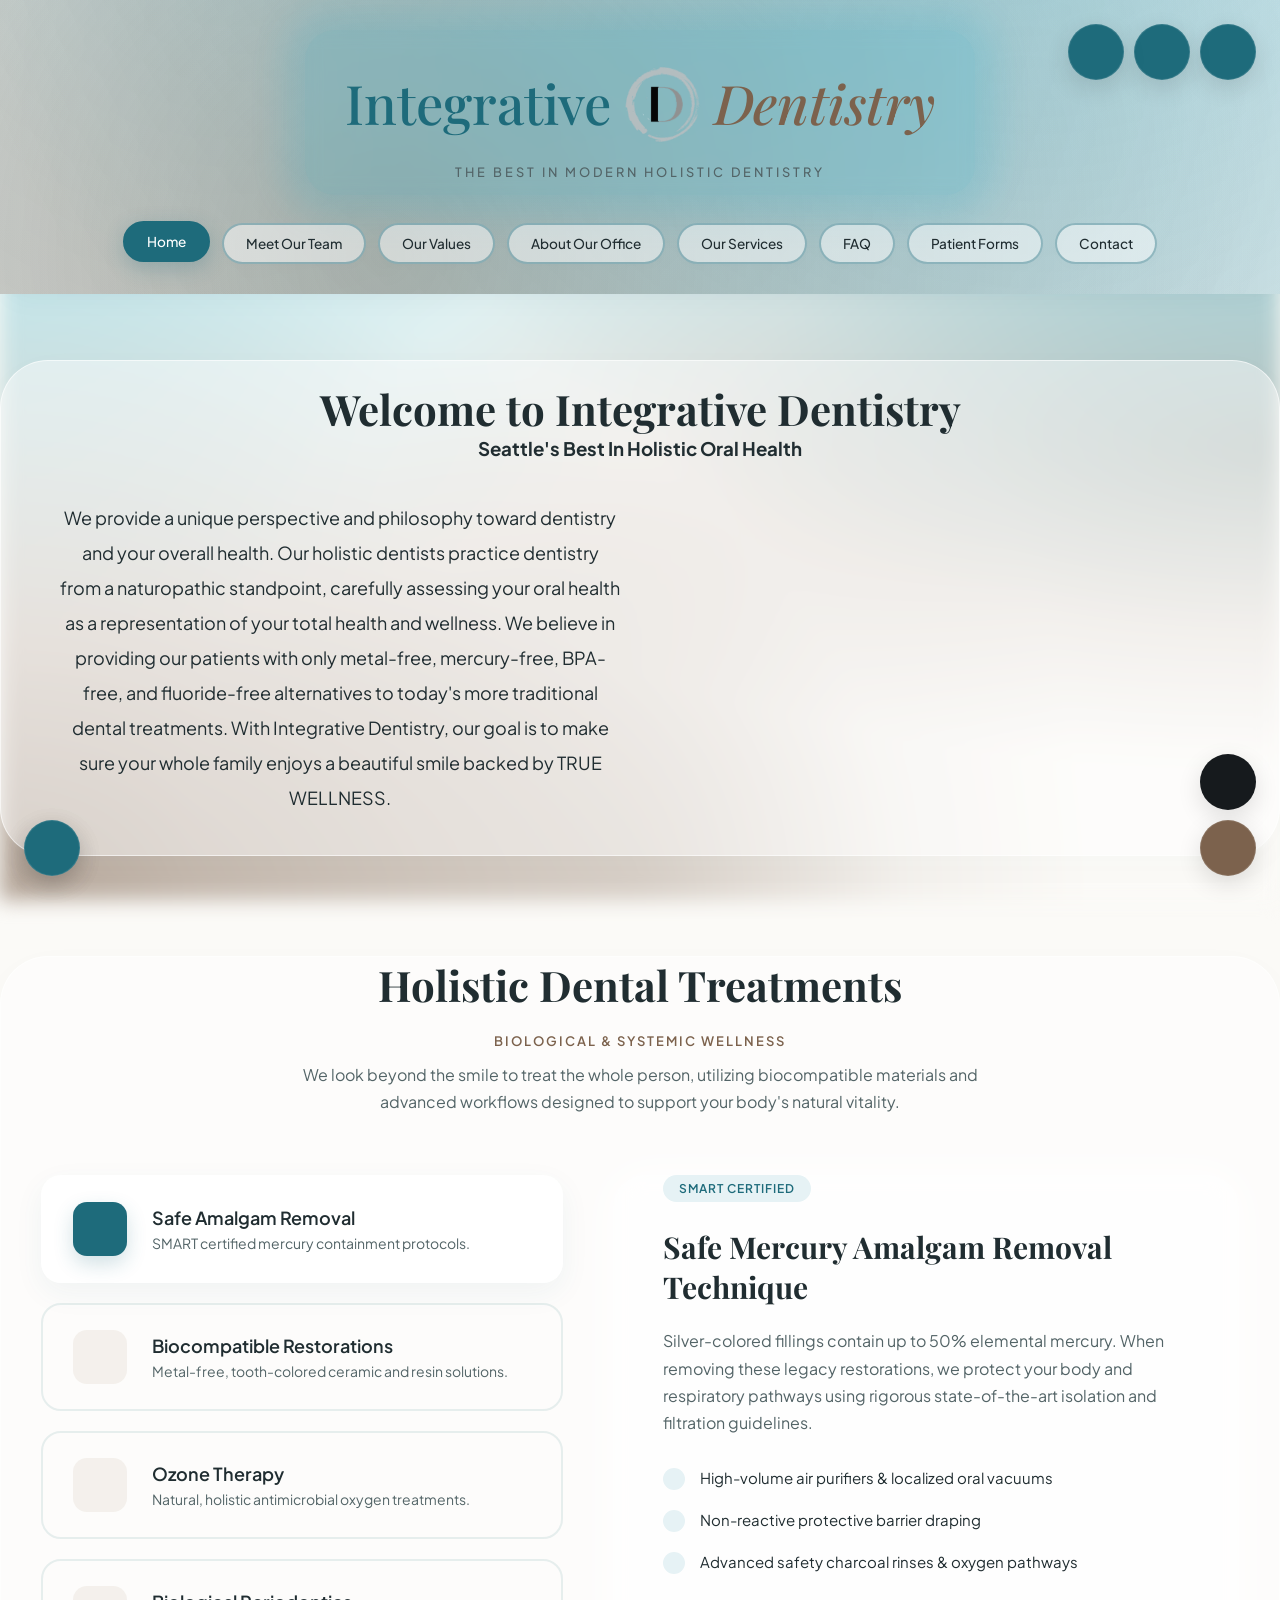
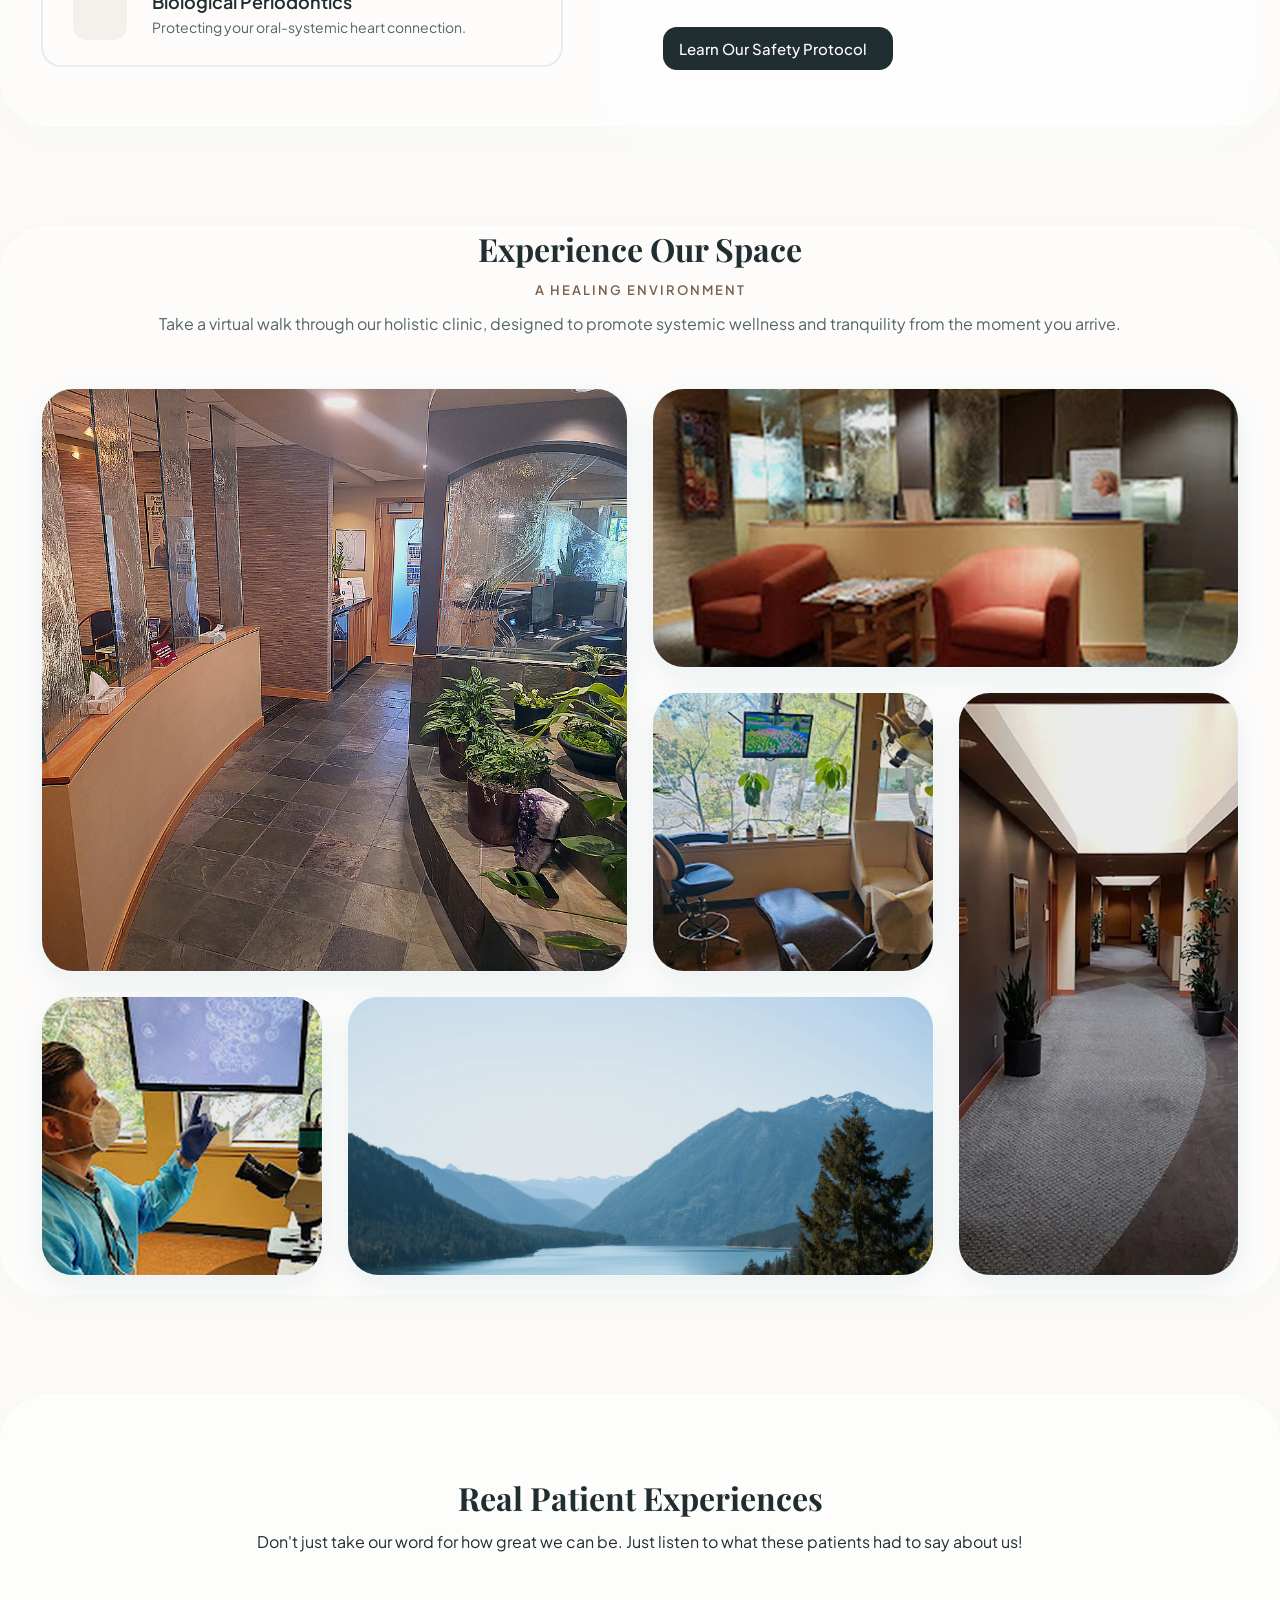
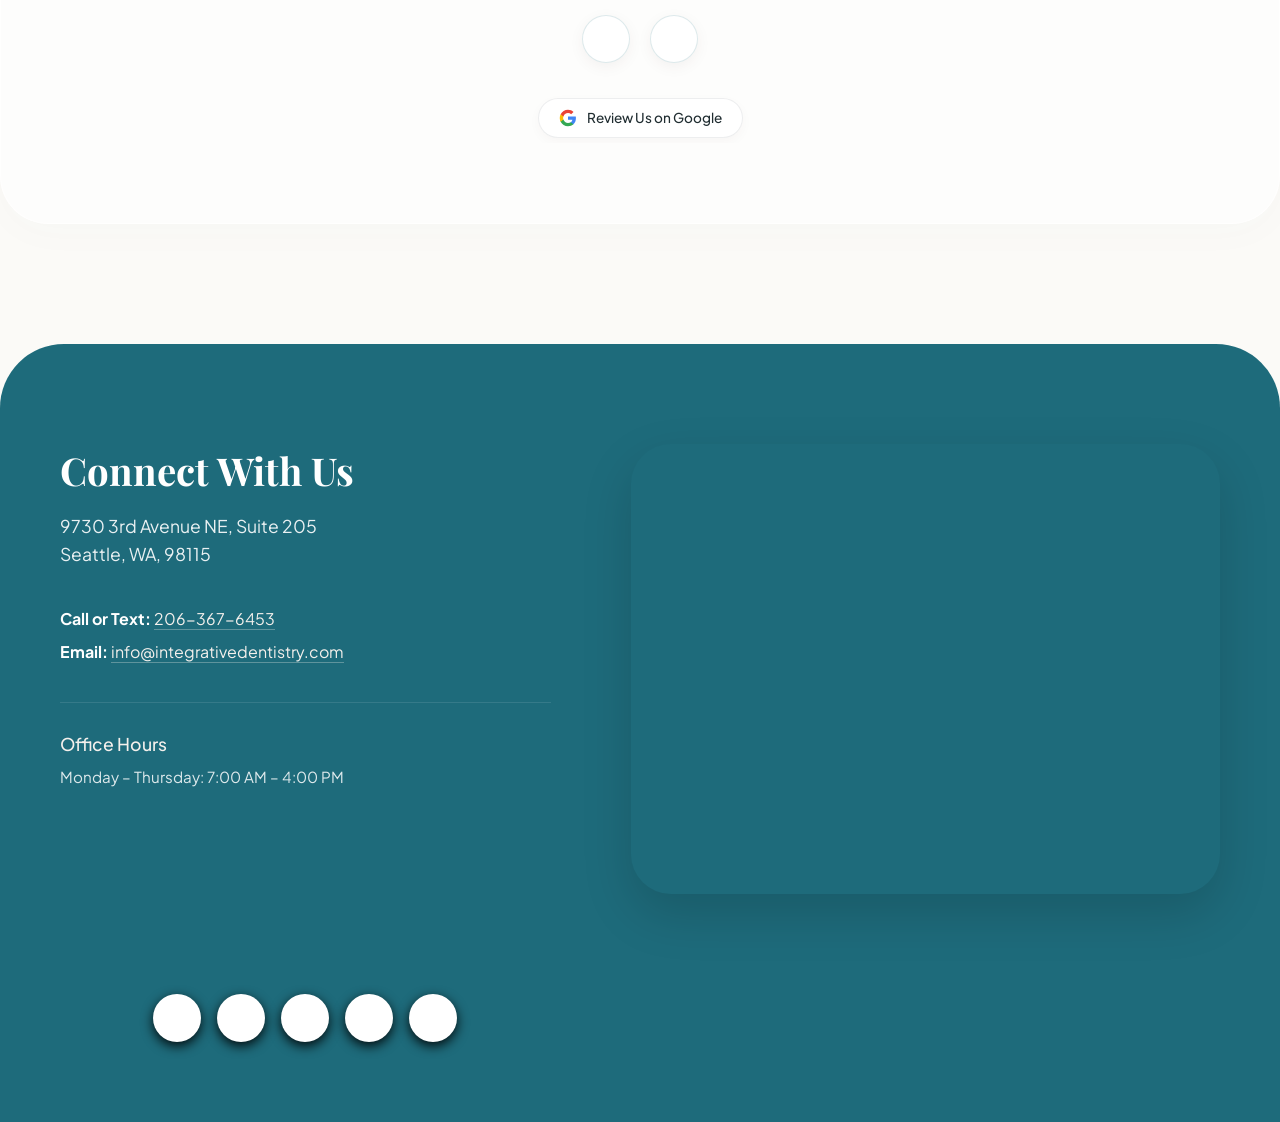
==== commit c9493e9f: "Update index.html" ====
--- a/index.html
+++ b/index.html
@@ -1,5 +1,6 @@
 <!DOCTYPE html>
 <html lang="en-US">
+
 <head>
     <meta charset="UTF-8">
     <meta name="viewport" content="width=device-width, initial-scale=1.0">
@@ -8,46 +9,48 @@
     <link rel="icon" type="image/png" href="assets/Logo.png">
     <link rel="stylesheet" href="styles.css">
     <script src="https://kit.fontawesome.com/f1833d9ed3.js" crossorigin="anonymous"></script>
-    <link rel="stylesheet" href="https://fonts.googleapis.com/css2?family=Atkinson+Hyperlegible:ital,wght@0,400;0,700;1,400;1,700&display=swap" disabled id="dyslexia-font">
+    <link rel="stylesheet"
+        href="https://fonts.googleapis.com/css2?family=Atkinson+Hyperlegible:ital,wght@0,400;0,700;1,400;1,700&display=swap"
+        disabled id="dyslexia-font">
     <script type="application/ld+json">
-    {
-    "@context": "https://schema.org",
-    "@type": "Dentist",
-    "name": "Integrative Dentistry",
-    "alternateName": "Integrative Dentistry Seattle",
-    "description": "The best in modern holistic dentistry. Offering biocompatible fillings, ozone therapy, and biological dental care in Seattle, Washington.",
-    "url": "https://www.mitchmarderdds.com",
-    "logo": "https://www.mitchmarderdds.com/assets/Logo.png",
-    "image": "https://www.mitchmarderdds.com/assets/Logo.png",
-    "telephone": "+1-206-367-6453",
-    "email": "info@integrativedentistry.com",
-    "address": {
-        "@type": "PostalAddress",
-        "streetAddress": "9730 3rd Avenue NE, Suite 205",
-        "addressLocality": "Seattle",
-        "addressRegion": "WA",
-        "postalCode": "98115",
-        "addressCountry": "US"
-    },
-    "openingHoursSpecification": [
         {
-        "@type": "OpeningHoursSpecification",
-        "dayOfWeek": [
-            "Monday",
-            "Tuesday",
-            "Wednesday",
-            "Thursday"
+        "@context": "https://schema.org",
+        "@type": "Dentist",
+        "name": "Integrative Dentistry",
+        "alternateName": "Integrative Dentistry Seattle",
+        "description": "The best in modern holistic dentistry. Offering biocompatible fillings, ozone therapy, and biological dental care in Seattle, Washington.",
+        "url": "https://www.mitchmarderdds.com",
+        "logo": "https://www.mitchmarderdds.com/assets/Logo.png",
+        "image": "https://www.mitchmarderdds.com/assets/Logo.png",
+        "telephone": "+1-206-367-6453",
+        "email": "info@integrativedentistry.com",
+        "address": {
+            "@type": "PostalAddress",
+            "streetAddress": "9730 3rd Avenue NE, Suite 205",
+            "addressLocality": "Seattle",
+            "addressRegion": "WA",
+            "postalCode": "98115",
+            "addressCountry": "US"
+        },
+        "openingHoursSpecification": [
+            {
+            "@type": "OpeningHoursSpecification",
+            "dayOfWeek": [
+                "Monday",
+                "Tuesday",
+                "Wednesday",
+                "Thursday"
+            ],
+            "opens": "07:00",
+            "closes": "16:00"
+            }
         ],
-        "opens": "07:00",
-        "closes": "16:00"
+        "sameAs": [
+            "https://www.facebook.com/IntegrativeDentistrySeattle/",
+            "https://www.yelp.com/biz/integrative-dentistry-seattle"
+        ]
         }
-    ],
-    "sameAs": [
-        "https://www.facebook.com/IntegrativeDentistrySeattle/",
-        "https://www.yelp.com/biz/integrative-dentistry-seattle"
-    ]
-    }
-    </script>
+        </script>
     <script>
         // Check local storage immediately before the page renders
         if (localStorage.getItem('dark-mode') === 'enabled') {
@@ -55,7 +58,7 @@
         }
         if (localStorage.getItem('adhd-mode') === 'enabled') {
             document.documentElement.classList.add('adhd-mode');
-        }    
+        }
         if (localStorage.getItem('large-cursor') === 'enabled') {
             document.documentElement.classList.add('large-cursor');
         }
@@ -68,132 +71,144 @@
         }
     </script>
 </head>
-<body>
-
-    <div class="canvas-bg"></div>    
+
+<body class="page-home">
+
+    <div class="canvas-bg"></div>
 
     <!-- Mobile Contact Hub -->
-<div class="floating-actions-container">
-    <div class="mobile-contact-hub">
-        <button class="contact-hub-trigger" aria-label="Open contact option panel" aria-expanded="false">
-            <i class="fa-solid fa-comments hub-icon-open"></i>
-            <i class="fa-solid fa-xmark hub-icon-close"></i>
+    <div class="floating-actions-container">
+        <div class="mobile-contact-hub">
+            <button class="contact-hub-trigger" aria-label="Open contact option panel" aria-expanded="false">
+                <i class="fa-solid fa-comments hub-icon-open"></i>
+                <i class="fa-solid fa-xmark hub-icon-close"></i>
+            </button>
+            <div class="contact-hub-menu">
+                <div class="hub-menu-title">Connect With Us</div>
+                <a href="tel:2063676453" class="hub-menu-item">
+                    <div class="hub-item-icon color-call"><i
+                            class="fa-utility-fill fa-semibold fa-phone-volume fa-wag fa-2xl"></i></div>
+                    <div class="hub-item-text">
+                        <span>Call Our Office</span>
+                        <small>(206) 367-6453</small>
+                    </div>
+                </a>
+                <a href="sms:2063676453?&body=Hello! My name is " class="hub-menu-item">
+                    <div class="hub-item-icon color-text"><i class="fa-solid fa-comment-sms fa-2xl"></i></div>
+                    <div class="hub-item-text">
+                        <span>Text Us Directly</span>
+                        <small>Real-time coordinator link</small>
+                    </div>
+                </a>
+                <a href="http://dental4.me/integrativedentistry" class="hub-menu-item">
+                    <div class="hub-item-icon color-schedule"><i
+                            class="fa-duotone fa-solid fa-calendar-days fa-2xl"></i></div>
+                    <div class="hub-item-text">
+                        <span>Book Appointment</span>
+                        <small>Schedule your holistic visit</small>
+                    </div>
+                </a>
+                <a href="#" onclick="downloadVCard(event)" class="hub-menu-item">
+                    <div class="hub-item-icon color-contact"><i class="fa-solid fa-user-plus fa-2xl"></i></div>
+                    <div class="hub-item-text">
+                        <span>Save to Contacts</span>
+                        <small>Add our office to your phone</small>
+                    </div>
+                </a>
+            </div>
+        </div>
+
+        <!-- Call Us Button -->
+        <a href="tel:2063676453" class="action-bubble bubble-teal pos-call" data-tooltip="Call Us!"
+            aria-label="Call Us">
+            <span class="bubble-icon">
+                <i class="fa-utility-fill fa-semibold fa-phone-volume fa-wag fa-2xl"></i>
+            </span>
+        </a>
+
+        <!-- Text Us Button -->
+        <a href="sms:2063676453?&body=Hello! My name is " class="action-bubble bubble-teal pos-text"
+            data-tooltip="Text Us!" aria-label="Text Us">
+            <span class="bubble-icon">
+                <i class="fa-solid fa-comment-dots fa-flip fa-2xl"></i>
+            </span>
+        </a>
+
+        <!-- Schedule Now Button -->
+        <a href="http://dental4.me/integrativedentistry" class="action-bubble bubble-teal pos-schedule"
+            data-tooltip="Schedule Now!" aria-label="Schedule Now">
+            <span class="bubble-icon">
+                <i class="fa-duotone fa-solid fa-calendar-days fa-float fa-2xl"></i>
+            </span>
+        </a>
+
+        <!-- Flow IV Partner Button with Timed Speech Bubble -->
+        <div class="flow-iv-wrapper pos-flow-iv">
+            <div id="flow-iv-speech" class="flow-iv-speech-bubble" role="status">
+                Now Partnered With <em>flow iv</em>!
+                <span class="speech-arrow"></span>
+            </div>
+            <a href="https://flowiv.org" target="_blank" rel="noopener noreferrer" class="action-bubble bubble-flow-iv"
+                data-tooltip="Visit flow iv!" aria-label="Now Paired With flow iv">
+                <span class="bubble-icon flow-iv-icon-wrap">
+                    <i class="fa-vellum fa-solid fa-droplet fa-2xl"
+                        style="--fa-primary-color: rgb(111, 157, 238); --fa-secondary-color: rgb(202, 216, 241); --fa-secondary-opacity: 1;"></i>
+                </span>
+            </a>
+        </div>
+
+        <!-- 3D Theme Switcher w/ Coin-flip Engine -->
+        <button id="theme-btn" class="action-bubble theme-bubble-position pos-theme"
+            data-tooltip="Toggle Dark/Light Mode" aria-label="Toggle dark mode">
+            <div class="theme-coin">
+                <div class="coin-face face-front">
+                    <i class="fa-graphite fa-thin fa-moon fa-2xl"></i>
+                </div>
+                <div class="coin-face face-back">
+                    <i class="fa-sharp fa-regular fa-sun-bright fa-2xl"></i>
+                </div>
+            </div>
         </button>
-    <div class="contact-hub-menu">
-        <div class="hub-menu-title">Connect With Us</div>
-            <a href="tel:2063676453" class="hub-menu-item">
-                <div class="hub-item-icon color-call"><i class="fa-utility-fill fa-semibold fa-phone-volume fa-wag fa-2xl"></i></div>
-                <div class="hub-item-text">
-                    <span>Call Our Office</span>
-                    <small>(206) 367-6453</small>
-                </div>
-            </a>
-            <a href="sms:2063676453?&body=Hello! My name is " class="hub-menu-item">
-                <div class="hub-item-icon color-text"><i class="fa-solid fa-comment-sms fa-2xl"></i></div>
-                <div class="hub-item-text">
-                    <span>Text Us Directly</span>
-                    <small>Real-time coordinator link</small>
-                </div>
-            </a>
-            <a href="http://dental4.me/integrativedentistry" class="hub-menu-item">
-                <div class="hub-item-icon color-schedule"><i class="fa-duotone fa-solid fa-calendar-days fa-2xl"></i></div>
-                <div class="hub-item-text">
-                    <span>Book Appointment</span>
-                    <small>Schedule your holistic visit</small>
-                </div>
-            </a>
-            <a href="#" onclick="downloadVCard(event)" class="hub-menu-item">
-                <div class="hub-item-icon color-contact"><i class="fa-solid fa-user-plus fa-2xl"></i></div>
-                <div class="hub-item-text">
-                    <span>Save to Contacts</span>
-                    <small>Add our office to your phone</small>
-                </div>
-            </a>
+
+        <!-- Accessibility Button -->
+        <button id="access-btn" class="action-bubble bubble-brown pos-accessibility"
+            data-tooltip="Accessibility Options!" aria-label="Accessibility Options">
+            <span class="bubble-icon">
+                <i class="fa-notdog-duo fa-solid fa-universal-access fa-2xl"></i>
+            </span>
+        </button>
     </div>
-</div>
-        
-        
-<!-- Call Us Button -->
-<a href="tel:2063676453" class="action-bubble bubble-teal pos-call" data-tooltip="Call Us!" aria-label="Call Us">
-    <span class="bubble-icon">
-        <i class="fa-utility-fill fa-semibold fa-phone-volume fa-wag fa-2xl"></i>
-    </span>
-</a>
-
-<!-- Text Us Button -->
-<a href="sms:2063676453?&body=Hello! My name is " class="action-bubble bubble-teal pos-text" data-tooltip="Text Us!" aria-label="Text Us">
-    <span class="bubble-icon">
-        <i class="fa-solid fa-comment-dots fa-flip fa-2xl"></i>
-    </span>
-</a>
-
-<!-- Schedule Now Button -->
-<a href="http://dental4.me/integrativedentistry" class="action-bubble bubble-teal pos-schedule" data-tooltip="Schedule Now!" aria-label="Schedule Now">
-    <span class="bubble-icon">
-        <i class="fa-duotone fa-solid fa-calendar-days fa-float fa-2xl"></i>
-    </span>
-</a>
-
-<!-- Flow IV Partner Button with Timed Speech Bubble -->
-<div class="flow-iv-wrapper pos-flow-iv">
-    <div id="flow-iv-speech" class="flow-iv-speech-bubble" role="status">
-        Now Partnered With <em>flow iv</em>!
-        <span class="speech-arrow"></span>
-    </div>
-    <a href="https://flowiv.org" target="_blank" rel="noopener noreferrer" class="action-bubble bubble-flow-iv" data-tooltip="Visit flow iv!" aria-label="Now Paired With flow iv">
-        <span class="bubble-icon flow-iv-icon-wrap">
-            <i class="fa-vellum fa-solid fa-droplet fa-2xl" style="--fa-primary-color: rgb(111, 157, 238); --fa-secondary-color: rgb(202, 216, 241); --fa-secondary-opacity: 1;"></i>
-        </span>
-    </a>
-</div>
-
-<!-- 3D Theme Switcher w/ Coin-flip Engine -->
-<button id="theme-btn" class="action-bubble theme-bubble-position pos-theme" data-tooltip="Toggle Dark/Light Mode" aria-label="Toggle dark mode">
-    <div class="theme-coin">
-        <div class="coin-face face-front">
-                    <i class="fa-graphite fa-thin fa-moon fa-2xl"></i>
-        </div>
-        <div class="coin-face face-back">
-            <i class="fa-sharp fa-regular fa-sun-bright fa-2xl"></i>
-        </div>
-    </div>
-</button>
-
-<!-- Accessibility Button -->
-<button id="access-btn" class="action-bubble bubble-brown pos-accessibility" data-tooltip="Accessibility Options!" aria-label="Accessibility Options">
-    <span class="bubble-icon">
-        <i class="fa-notdog-duo fa-solid fa-universal-access fa-2xl"></i>
-    </span>
-</button>
-</div>
-
-<!-- Dropdown Panel Hooked to the Accessibility Module -->
-<div id="access-menu" class="hidden">
-    <h3>Accessibility Accommodations</h3>
-    <hr>
+
+    <!-- Dropdown Panel Hooked to the Accessibility Module -->
+    <div id="access-menu" class="hidden">
+        <h3>Accessibility Accommodations</h3>
+        <hr>
         <button id="btn-adhd-mode" onclick="toggleAccessibility('adhd-mode')">ADHD Reading Mask</button>
         <button id="btn-large-cursor" onclick="toggleAccessibility('large-cursor')">Large Cursor</button>
         <button id="btn-dyslexia-font" onclick="toggleAccessibility('dyslexia-font')">Dyslexia Friendly Font</button>
         <button id="btn-high-contrast" onclick="toggleAccessibility('high-contrast')">High Contrast Mode</button>
-</div>
-    
+    </div>
+
     <header>
-    <div class="header-bg-canvas"></div>
+        <div class="header-bg-canvas"></div>
         <nav>
-        <div class="brand-container">
-            <div class="logo">
-            <a href="https://mitchmarderdds.com/" style="color: inherit; text-decoration: none;">
-                Integrative 
-                <img src="assets/Logo.png" alt="Integrative Dentistry Emblem" class="header-logo-img">
-                <span>Dentistry</span>
-            </a>
-            </div>
+            <div class="brand-container">
+                <div class="logo">
+                    <a href="https://mitchmarderdds.com/" style="color: inherit; text-decoration: none;">
+                        Integrative
+                        <img src="assets/Logo.png" alt="Integrative Dentistry Emblem" class="header-logo-img">
+                        <span>Dentistry</span>
+                    </a>
+                </div>
                 <p class="tagline">The Best in Modern Holistic Dentistry</p>
-        </div>
-            
+            </div>
+
             <ul class="nav-links">
-                
-                <li class="dropdown"><a href="#" class="nav-item">Meet Our Team</a><div class="dropdown-content"><a href="doctors.html">Meet The Doctors</a><a href="hygienists.html">Meet The Hygienists</a></div></li>
+                <li><a href="index.html" class="nav-item active">Home</a></li>
+                <li class="dropdown"><a href="#" class="nav-item">Meet Our Team</a>
+                    <div class="dropdown-content"><a href="doctors.html">Meet The Doctors</a><a
+                            href="hygienists.html">Meet The Hygienists</a></div>
+                </li>
                 <li><a href="values.html" class="nav-item">Our Values</a></li>
                 <li><a href="about.html" class="nav-item">About Our Office</a></li>
                 <li><a href="services.html" class="nav-item">Our Services</a></li>
@@ -209,229 +224,293 @@
                 </span>
             </button>
         </nav>
-</header>
+    </header>
 
     <main>
         <section class="hero-section scroll-animate">
             <div class="hero-graphic">
             </div>
-                <div class="hero-text">
-                    <h1>Welcome to Integrative Dentistry</h1>
-                    <h3>Seattle's Best In Holistic Oral Health</h3>
-                        <div class="welcome-section">
-                            <div class="hero-text-column">
-                                <p>We provide a unique perspective and philosophy toward dentistry and your overall health. Our holistic dentists practice dentistry from a naturopathic standpoint, carefully assessing your oral health as a representation of your total health and wellness. We believe in providing our patients with only metal-free, mercury-free, BPA-free, and fluoride-free alternatives to today's more traditional dental treatments. With Integrative Dentistry, our goal is to make sure your whole family enjoys a beautiful smile backed by TRUE WELLNESS.</p>
-                            </div>
-                            <div class="hero-video-column">
-                                <div class="hero-welcome-video">
-                                    <iframe width="560" height="315" src="https://www.youtube.com/embed/078ir071X7Y?si=iHbOwS_ZjmafXVPI" title="YouTube video player" frameborder="0" allow="accelerometer; autoplay; clipboard-write; encrypted-media; gyroscope; picture-in-picture; web-share" referrerpolicy="strict-origin-when-cross-origin" allowfullscreen>
-                                    </iframe>
-                                </div>
-                            </div>
-                        </div>
-                </div>
+            <div class="hero-text">
+                <h1>Welcome to Integrative Dentistry</h1>
+                <h3>Seattle's Best In Holistic Oral Health</h3>
+                <div class="welcome-section">
+                    <div class="hero-text-column">
+                        <p>We provide a unique perspective and philosophy toward dentistry and your overall health. Our
+                            holistic dentists practice dentistry from a naturopathic standpoint, carefully assessing
+                            your oral health as a representation of your total health and wellness. We believe in
+                            providing our patients with only metal-free, mercury-free, BPA-free, and fluoride-free
+                            alternatives to today's more traditional dental treatments. With Integrative Dentistry, our
+                            goal is to make sure your whole family enjoys a beautiful smile backed by TRUE WELLNESS.</p>
+                    </div>
+                    <div class="hero-video-column">
+                        <div class="hero-welcome-video">
+                            <iframe width="560" height="315"
+                                src="https://www.youtube.com/embed/078ir071X7Y?si=iHbOwS_ZjmafXVPI"
+                                title="YouTube video player" frameborder="0"
+                                allow="accelerometer; autoplay; clipboard-write; encrypted-media; gyroscope; picture-in-picture; web-share"
+                                referrerpolicy="strict-origin-when-cross-origin" allowfullscreen>
+                            </iframe>
+                        </div>
+                    </div>
+                </div>
+            </div>
         </section>
 
-<section id="services" class="services-section scroll-animate">
-    <div class="services-header">
-        <h2>Holistic Dental Treatments</h2>
-        <span class="services-subtitle">Biological & Systemic Wellness</span>
-        <p class="services-intro">We look beyond the smile to treat the whole person, utilizing biocompatible materials and advanced workflows designed to support your body's natural vitality.</p>
-    </div>
-
-    <div class="services-split-container">
-        <div class="services-nav-stack">
-            <div class="service-nav-item active" data-service-target="smart">
-                <div class="service-nav-icon">
-                    <i class="fa-solid fa-shield-halved"></i>
-                </div>
-                <div class="service-nav-text">
-                    <h3>Safe Amalgam Removal</h3>
-                    <p>SMART certified mercury containment protocols.</p>
-                </div>
-                <i class="fa-solid fa-chevron-right service-arrow"></i>
-            </div>
-
-            <div class="service-nav-item" data-service-target="biocompatible">
-                <div class="service-nav-icon">
-                    <i class="fa-solid fa-seedling"></i>
-                </div>
-                <div class="service-nav-text">
-                    <h3>Biocompatible Restorations</h3>
-                    <p>Metal-free, tooth-colored ceramic and resin solutions.</p>
-                </div>
-                <i class="fa-solid fa-chevron-right service-arrow"></i>
-            </div>
-
-            <div class="service-nav-item" data-service-target="ozone">
-                <div class="service-nav-icon">
-                    <i class="fa-solid fa-bolt"></i>
-                </div>
-                <div class="service-nav-text">
-                    <h3>Ozone Therapy</h3>
-                    <p>Natural, holistic antimicrobial oxygen treatments.</p>
-                </div>
-                <i class="fa-solid fa-chevron-right service-arrow"></i>
-            </div>
-
-            <div class="service-nav-item" data-service-target="periodontics">
-                <div class="service-nav-icon">
-                    <i class="fa-solid fa-tooth"></i>
-                </div>
-                <div class="service-nav-text">
-                    <h3>Biological Periodontics</h3>
-                    <p>Protecting your oral-systemic heart connection.</p>
-                </div>
-                <i class="fa-solid fa-chevron-right service-arrow"></i>
-            </div>
-        </div>
-
-        <div class="services-display-canvas">
-            
-            <div class="service-display-card active" id="service-smart">
-                <div class="card-badge">SMART Certified</div>
-                <h3>Safe Mercury Amalgam Removal Technique</h3>
-                <p class="card-description">Silver-colored fillings contain up to 50% elemental mercury. When removing these legacy restorations, we protect your body and respiratory pathways using rigorous state-of-the-art isolation and filtration guidelines.</p>
-                <ul class="card-features">
-                    <li><i class="fa-solid fa-check"></i> High-volume air purifiers & localized oral vacuums</li>
-                    <li><i class="fa-solid fa-check"></i> Non-reactive protective barrier draping</li>
-                    <li><i class="fa-solid fa-check"></i> Advanced safety charcoal rinses & oxygen pathways</li>
-                </ul>
-                <a href="#contact" class="card-action-btn">Learn Our Safety Protocol <i class="fa-solid fa-arrow-right"></i></a>
-            </div>
-
-            <div class="service-display-card" id="service-biocompatible">
-                <div class="card-badge">100% Metal-Free</div>
-                <h3>Biocompatible Restorations</h3>
-                <p class="card-description">Every material placed in your mouth can influence your systemic immune framework. We exclusively build premium crowns, inlays, and restorations out of advanced, non-reactive ceramics and compound resins that match natural structural teeth parameters.</p>
-                <ul class="card-features">
-                    <li><i class="fa-solid fa-check"></i> Completely BPA, fluoride, and heavy-metal free</li>
-                    <li><i class="fa-solid fa-check"></i> Chemically neutral matching with complex oral chemistry</li>
-                    <li><i class="fa-solid fa-check"></i> Exceptional structural durability and organic look</li>
-                </ul>
-                <a href="#contact" class="card-action-btn">Explore Materials <i class="fa-solid fa-arrow-right"></i></a>
-            </div>
-
-            <div class="service-display-card" id="service-ozone">
-                <div class="card-badge">Bio-Oxidation</div>
-                <h3>Ozone Oxygen Therapy</h3>
-                <p class="card-description">Ozone (O₃) is a powerful, completely natural molecule that rapidly eliminates bacteria, fungi, and viruses on contact. By bathing targeted treatment fields in pure medical-grade ozone gas or ozonated water, we accelerate cellular healing layers.</p>
-                <ul class="card-features">
-                    <li><i class="fa-solid fa-check"></i> Drastically limits the need for traditional drill procedures</li>
-                    <li><i class="fa-solid fa-check"></i> Sterilizes micro-channels deep within root structures</li>
-                    <li><i class="fa-solid fa-check"></i> Completely painless, localized micro-application</li>
-                </ul>
-                <a href="#contact" class="card-action-btn">See Medical Benefits <i class="fa-solid fa-arrow-right"></i></a>
-            </div>
-
-            <div class="service-display-card" id="service-periodontics">
-                <div class="card-badge">Oral-Systemic Axis</div>
-                <h3>Biological Periodontics</h3>
-                <p class="card-description">Inflammatory gum disease is directly tied to complex systemic health issues, including heart and cardiovascular concerns. Our non-surgical cellular periodontal methods heal underlying conditions gently without reliance on heavy chemicals.</p>
-                <ul class="card-features">
-                    <li><i class="fa-solid fa-check"></i> Microscopic plaque assessments to pinpoint active bacteria</li>
-                    <li><i class="fa-solid fa-check"></i> Laser-assisted biofilm disruption techniques</li>
-                    <li><i class="fa-solid fa-check"></i> Customized nutrition plans targeting localized tissue repair</li>
-                </ul>
-                <a href="#contact" class="card-action-btn">Understand the Connection <i class="fa-solid fa-arrow-right"></i></a>
-            </div>
-        </div>
-    </div>
-</section>
-
-<section id="office-tour" class="office-tour-section scroll-animate">
-    <div class="section-header">
-        <h2>Experience Our Space</h2>
-        <span class="services-subtitle">A Healing Environment</span>
-        <p class="services-intro">Take a virtual walk through our holistic clinic, designed to promote systemic wellness and tranquility from the moment you arrive.</p>
-    </div>
-
-    <div class="tour-bento-grid">
-        <!-- Video Feature Card -->
-        <div class="tour-card tour-large form-card" data-pdf="https://www.youtube.com/embed/YOUR_VIDEO_ID?autoplay=1" data-title="Virtual Clinic Tour" tabindex="0" aria-label="Play Virtual Tour Video">
-            <div class="tour-media-wrapper">
-                <img src="assets/walk-in.webp" alt="Integrative Dentistry Virtual Tour" class="tour-img">
-                <div class="tour-play-button">
-                    <i class="fa-solid fa-play"></i>
-                </div>
-            </div>
-            <div class="tour-caption">
-                <h3>Full Clinic Tour</h3>
-                <p>Watch our walk-through</p>
-            </div>
-        </div>
-
-        <!-- Image Cards -->
-        <div class="tour-card tour-wide">
-            <div class="tour-media-wrapper">
-                <img src="assets/lobby.jpg" alt="Our Serene Waiting Room" class="tour-img drawer-media-img">
-                <div class="tour-zoom-icon"><i class="fa-solid fa-magnifying-glass-plus"></i></div>
-            </div>
-             <div class="tour-caption">
-                <h3>Waiting Lounge</h3>
-            </div>
-        </div>
-
-        <div class="tour-card">
-            <div class="tour-media-wrapper">
-                <img src="assets/op.jpg" alt="State-of-the-art Treatment Room" class="tour-img drawer-media-img">
-                <div class="tour-zoom-icon"><i class="fa-solid fa-magnifying-glass-plus"></i></div>
-            </div>
-            <div class="tour-caption">
-                <h3>Treatment Suites</h3>
-            </div>
-        </div>
-    
-        <div class="tour-card tour-long">
-            <div class="tour-media-wrapper">
-                <img src="assets/hall.webp" alt="State-of-the-art Treatment Room" class="tour-img drawer-media-img">
-                <div class="tour-zoom-icon"><i class="fa-solid fa-magnifying-glass-plus"></i></div>
-            </div>
-            <div class="tour-caption">
-                <h3>Inviting Aesthetics</h3>
-            </div>
-        </div>
-    
-        <div class="tour-card">
-            <div class="tour-media-wrapper">
-                <img src="assets/slide-check.jpg" alt="Advanced Biological Tech" class="tour-img drawer-media-img">
-                <div class="tour-zoom-icon"><i class="fa-solid fa-magnifying-glass-plus"></i></div>
-            </div>
-             <div class="tour-caption">
-                <h3>Advanced Tech</h3>
-            </div>
-        </div>
-
-        <div class="tour-card tour-wide">
-            <div class="tour-media-wrapper">
-                <img src="assets/lake.jpg" alt="State-of-the-art Treatment Room" class="tour-img drawer-media-img">
-                <div class="tour-zoom-icon"><i class="fa-solid fa-magnifying-glass-plus"></i></div>
-            </div>
-            <div class="tour-caption">
-                <h3>Calming Space</h3>
-            </div>
-        </div>
-    </div>
-</section>
+        <section id="services" class="services-section scroll-animate">
+            <div class="services-header">
+                <h2>Holistic Dental Treatments</h2>
+                <span class="services-subtitle">Biological & Systemic Wellness</span>
+                <p class="services-intro">We look beyond the smile to treat the whole person, utilizing biocompatible
+                    materials and advanced workflows designed to support your body's natural vitality.</p>
+            </div>
+
+            <div class="services-split-container">
+                <div class="services-nav-stack">
+                    <div class="service-nav-item active" data-service-target="smart">
+                        <div class="service-nav-icon">
+                            <i class="fa-solid fa-shield-halved"></i>
+                        </div>
+                        <div class="service-nav-text">
+                            <h3>Safe Amalgam Removal</h3>
+                            <p>SMART certified mercury containment protocols.</p>
+                        </div>
+                        <i class="fa-solid fa-chevron-right service-arrow"></i>
+                    </div>
+
+                    <div class="service-nav-item" data-service-target="biocompatible">
+                        <div class="service-nav-icon">
+                            <i class="fa-solid fa-seedling"></i>
+                        </div>
+                        <div class="service-nav-text">
+                            <h3>Biocompatible Restorations</h3>
+                            <p>Metal-free, tooth-colored ceramic and resin solutions.</p>
+                        </div>
+                        <i class="fa-solid fa-chevron-right service-arrow"></i>
+                    </div>
+
+                    <div class="service-nav-item" data-service-target="ozone">
+                        <div class="service-nav-icon">
+                            <i class="fa-solid fa-bolt"></i>
+                        </div>
+                        <div class="service-nav-text">
+                            <h3>Ozone Therapy</h3>
+                            <p>Natural, holistic antimicrobial oxygen treatments.</p>
+                        </div>
+                        <i class="fa-solid fa-chevron-right service-arrow"></i>
+                    </div>
+
+                    <div class="service-nav-item" data-service-target="periodontics">
+                        <div class="service-nav-icon">
+                            <i class="fa-solid fa-tooth"></i>
+                        </div>
+                        <div class="service-nav-text">
+                            <h3>Biological Periodontics</h3>
+                            <p>Protecting your oral-systemic heart connection.</p>
+                        </div>
+                        <i class="fa-solid fa-chevron-right service-arrow"></i>
+                    </div>
+                </div>
+
+                <div class="services-display-canvas">
+
+                    <div class="service-display-card active" id="service-smart">
+                        <div class="card-badge">SMART Certified</div>
+                        <h3>Safe Mercury Amalgam Removal Technique</h3>
+                        <p class="card-description">Silver-colored fillings contain up to 50% elemental mercury. When
+                            removing these legacy restorations, we protect your body and respiratory pathways using
+                            rigorous state-of-the-art isolation and filtration guidelines.</p>
+                        <ul class="card-features">
+                            <li><i class="fa-solid fa-check"></i> High-volume air purifiers & localized oral vacuums
+                            </li>
+                            <li><i class="fa-solid fa-check"></i> Non-reactive protective barrier draping</li>
+                            <li><i class="fa-solid fa-check"></i> Advanced safety charcoal rinses & oxygen pathways</li>
+                        </ul>
+                        <a href="#contact" class="card-action-btn">Learn Our Safety Protocol <i
+                                class="fa-solid fa-arrow-right"></i></a>
+                    </div>
+
+                    <div class="service-display-card" id="service-biocompatible">
+                        <div class="card-badge">100% Metal-Free</div>
+                        <h3>Biocompatible Restorations</h3>
+                        <p class="card-description">Every material placed in your mouth can influence your systemic
+                            immune framework. We exclusively build premium crowns, inlays, and restorations out of
+                            advanced, non-reactive ceramics and compound resins that match natural structural teeth
+                            parameters.</p>
+                        <ul class="card-features">
+                            <li><i class="fa-solid fa-check"></i> Completely BPA, fluoride, and heavy-metal free</li>
+                            <li><i class="fa-solid fa-check"></i> Chemically neutral matching with complex oral
+                                chemistry</li>
+                            <li><i class="fa-solid fa-check"></i> Exceptional structural durability and organic look
+                            </li>
+                        </ul>
+                        <a href="#contact" class="card-action-btn">Explore Materials <i
+                                class="fa-solid fa-arrow-right"></i></a>
+                    </div>
+
+                    <div class="service-display-card" id="service-ozone">
+                        <div class="card-badge">Bio-Oxidation</div>
+                        <h3>Ozone Oxygen Therapy</h3>
+                        <p class="card-description">Ozone (O₃) is a powerful, completely natural molecule that rapidly
+                            eliminates bacteria, fungi, and viruses on contact. By bathing targeted treatment fields in
+                            pure medical-grade ozone gas or ozonated water, we accelerate cellular healing layers.</p>
+                        <ul class="card-features">
+                            <li><i class="fa-solid fa-check"></i> Drastically limits the need for traditional drill
+                                procedures</li>
+                            <li><i class="fa-solid fa-check"></i> Sterilizes micro-channels deep within root structures
+                            </li>
+                            <li><i class="fa-solid fa-check"></i> Completely painless, localized micro-application</li>
+                        </ul>
+                        <a href="#contact" class="card-action-btn">See Medical Benefits <i
+                                class="fa-solid fa-arrow-right"></i></a>
+                    </div>
+
+                    <div class="service-display-card" id="service-periodontics">
+                        <div class="card-badge">Oral-Systemic Axis</div>
+                        <h3>Biological Periodontics</h3>
+                        <p class="card-description">Inflammatory gum disease is directly tied to complex systemic health
+                            issues, including heart and cardiovascular concerns. Our non-surgical cellular periodontal
+                            methods heal underlying conditions gently without reliance on heavy chemicals.</p>
+                        <ul class="card-features">
+                            <li><i class="fa-solid fa-check"></i> Microscopic plaque assessments to pinpoint active
+                                bacteria</li>
+                            <li><i class="fa-solid fa-check"></i> Laser-assisted biofilm disruption techniques</li>
+                            <li><i class="fa-solid fa-check"></i> Customized nutrition plans targeting localized tissue
+                                repair</li>
+                        </ul>
+                        <a href="#contact" class="card-action-btn">Understand the Connection <i
+                                class="fa-solid fa-arrow-right"></i></a>
+                    </div>
+                </div>
+            </div>
+        </section>
+
+        <section id="office-tour" class="office-tour-section scroll-animate">
+            <div class="section-header">
+                <h2>Experience Our Space</h2>
+                <span class="services-subtitle">A Healing Environment</span>
+                <p class="services-intro">Take a virtual walk through our holistic clinic, designed to promote systemic
+                    wellness and tranquility from the moment you arrive.</p>
+            </div>
+
+            <div class="tour-bento-grid">
+                <!-- Video Feature Card -->
+                <div class="tour-card tour-large form-card"
+                    data-pdf="https://www.youtube.com/embed/YOUR_VIDEO_ID?autoplay=1" data-title="Virtual Clinic Tour"
+                    tabindex="0" aria-label="Play Virtual Tour Video">
+                    <div class="tour-media-wrapper">
+                        <img src="assets/walk-in.webp" alt="Integrative Dentistry Virtual Tour" class="tour-img">
+                        <div class="tour-play-button">
+                            <i class="fa-solid fa-play"></i>
+                        </div>
+                    </div>
+                    <div class="tour-caption">
+                        <h3>Full Clinic Tour</h3>
+                        <p>Watch our walk-through</p>
+                    </div>
+                </div>
+
+                <!-- Image Cards -->
+                <div class="tour-card tour-wide">
+                    <div class="tour-media-wrapper">
+                        <img src="assets/lobby.jpg" alt="Our Serene Waiting Room" class="tour-img drawer-media-img">
+                        <div class="tour-zoom-icon"><i class="fa-solid fa-magnifying-glass-plus"></i></div>
+                    </div>
+                    <div class="tour-caption">
+                        <h3>Waiting Lounge</h3>
+                    </div>
+                </div>
+
+                <div class="tour-card">
+                    <div class="tour-media-wrapper">
+                        <img src="assets/op.jpg" alt="State-of-the-art Treatment Room"
+                            class="tour-img drawer-media-img">
+                        <div class="tour-zoom-icon"><i class="fa-solid fa-magnifying-glass-plus"></i></div>
+                    </div>
+                    <div class="tour-caption">
+                        <h3>Treatment Suites</h3>
+                    </div>
+                </div>
+
+                <div class="tour-card tour-long">
+                    <div class="tour-media-wrapper">
+                        <img src="assets/hall.webp" alt="State-of-the-art Treatment Room"
+                            class="tour-img drawer-media-img">
+                        <div class="tour-zoom-icon"><i class="fa-solid fa-magnifying-glass-plus"></i></div>
+                    </div>
+                    <div class="tour-caption">
+                        <h3>Inviting Aesthetics</h3>
+                    </div>
+                </div>
+
+                <div class="tour-card">
+                    <div class="tour-media-wrapper">
+                        <img src="assets/slide-check.jpg" alt="Advanced Biological Tech"
+                            class="tour-img drawer-media-img">
+                        <div class="tour-zoom-icon"><i class="fa-solid fa-magnifying-glass-plus"></i></div>
+                    </div>
+                    <div class="tour-caption">
+                        <h3>Advanced Tech</h3>
+                    </div>
+                </div>
+
+                <div class="tour-card tour-wide">
+                    <div class="tour-media-wrapper">
+                        <img src="assets/lake.jpg" alt="State-of-the-art Treatment Room"
+                            class="tour-img drawer-media-img">
+                        <div class="tour-zoom-icon"><i class="fa-solid fa-magnifying-glass-plus"></i></div>
+                    </div>
+                    <div class="tour-caption">
+                        <h3>Calming Space</h3>
+                    </div>
+                </div>
+            </div>
+        </section>
 
         <section class="reviews-section scroll-animate">
             <div class="section-header">
                 <h2>Real Patient Experiences</h2>
-                <p>Don't just take our word for how great we can be. Just listen to what these patients had to say about us!</p>
-            </div>
+                <p>Don't just take our word for how great we can be. Just listen to what these patients had to say about
+                    us!</p>
+            </div>
+
             <div class="reviews-carousel-wrapper">
-                <div class="reviews-track" id="reviews-track"></div>
-                    <div class="section-footer">
-                    <a href="https://g.page/IntegrativeDentistrySeattle/review?rc" target="_blank" rel="noopener noreferrer" class="google-review-btn" data-tooltip="Leave us a 5-star review on our official Google Business profile!" aria-label="Leave us a review on Google">
+                <!-- Review Container -->
+                <div class="reviews-display-container" id="reviews-container">
+                    <!-- JavaScript will inject the reviews here -->
+                </div>
+
+                <!-- Navigation Arrows -->
+                <div class="review-controls">
+                    <button id="review-prev-btn" class="review-nav-btn" aria-label="Previous Review">
+                        <i class="fa-solid fa-chevron-left"></i>
+                    </button>
+                    <button id="review-next-btn" class="review-nav-btn" aria-label="Next Review">
+                        <i class="fa-solid fa-chevron-right"></i>
+                    </button>
+                </div>
+
+                <div class="section-footer">
+                    <a href="https://g.page/IntegrativeDentistrySeattle/review?rc" target="_blank"
+                        rel="noopener noreferrer" class="google-review-btn"
+                        data-tooltip="Leave us a 5-star review on our official Google Business profile!"
+                        aria-label="Leave us a review on Google">
                         <svg class="google-icon" viewBox="0 0 24 24" xmlns="http://www.w3.org/2000/svg">
-                            <path d="M22.56 12.25c0-.78-.07-1.53-.2-2.25H12v4.26h5.92c-.26 1.37-1.04 2.53-2.21 3.31v2.77h3.57c2.08-1.92 3.28-4.74 3.28-8.09z" fill="#4285F4"/>
-                            <path d="M12 23c2.97 0 5.46-.98 7.28-2.66l-3.57-2.77c-.98.66-2.23 1.06-3.71 1.06-2.86 0-5.29-1.93-6.16-4.53H2.18v2.84C3.99 20.53 7.7 23 12 23z" fill="#34A853"/>
-                            <path d="M5.84 14.09c-.22-.66-.35-1.36-.35-2.09s.13-1.43.35-2.09V7.06H2.18C1.43 8.55 1 10.22 1 12s.43 3.45 1.18 4.94l2.85-2.22.81-.63z" fill="#FBBC05"/>
-                            <path d="M12 5.38c1.62 0 3.06.56 4.21 1.64l3.15-3.15C17.45 2.09 14.97 1 12 1 7.7 1 3.99 3.47 2.18 7.06l3.66 2.84c.87-2.6 3.3-4.53 6.16-4.53z" fill="#EA4335"/>
+                            <path
+                                d="M22.56 12.25c0-.78-.07-1.53-.2-2.25H12v4.26h5.92c-.26 1.37-1.04 2.53-2.21 3.31v2.77h3.57c2.08-1.92 3.28-4.74 3.28-8.09z"
+                                fill="#4285F4" />
+                            <path
+                                d="M12 23c2.97 0 5.46-.98 7.28-2.66l-3.57-2.77c-.98.66-2.23 1.06-3.71 1.06-2.86 0-5.29-1.93-6.16-4.53H2.18v2.84C3.99 20.53 7.7 23 12 23z"
+                                fill="#34A853" />
+                            <path
+                                d="M5.84 14.09c-.22-.66-.35-1.36-.35-2.09s.13-1.43.35-2.09V7.06H2.18C1.43 8.55 1 10.22 1 12s.43 3.45 1.18 4.94l2.85-2.22.81-.63z"
+                                fill="#FBBC05" />
+                            <path
+                                d="M12 5.38c1.62 0 3.06.56 4.21 1.64l3.15-3.15C17.45 2.09 14.97 1 12 1 7.7 1 3.99 3.47 2.18 7.06l3.66 2.84c.87-2.6 3.3-4.53 6.16-4.53z"
+                                fill="#EA4335" />
                         </svg>
                         <span>Review Us on Google</span>
                     </a>
-                    </div>
+                </div>
             </div>
         </section>
 
@@ -443,8 +522,12 @@
                 <h2>Connect With Us</h2>
                 <p class="address-line">9730 3rd Avenue NE, Suite 205<br>Seattle, WA, 98115</p>
                 <div class="meta-links">
-                    <p><strong>Call or Text:</strong> <a href="tel:2063676453" data-tooltip="Opens your native calling app to call our office directly">206-367-6453</a></p>
-                    <p><strong>Email:</strong> <a href="mailto:info@integrativedentistry.com" data-tooltip="Opens your native email app to send us a message">info@integrativedentistry.com</a></p>
+                    <p><strong>Call or Text:</strong> <a href="tel:2063676453"
+                            data-tooltip="Opens your native calling app to call our office directly">206-367-6453</a>
+                    </p>
+                    <p><strong>Email:</strong> <a href="mailto:info@integrativedentistry.com"
+                            data-tooltip="Opens your native email app to send us a message">info@integrativedentistry.com</a>
+                    </p>
                 </div>
                 <div class="hours-block">
                     <h3>Office Hours</h3>
@@ -453,59 +536,70 @@
             </div>
             <div class="map-wrapper">
                 <div class="fallback-map-ui">
-                    <iframe src="https://www.google.com/maps/embed?pb=!1m18!1m12!1m3!1d2685.1939993959363!2d-122.32501500000001!3d47.700071!2m3!1f0!2f0!3f0!3m2!1i1024!2i768!4f13.1!3m3!1m2!1s0x549013ff6bbf59c9%3A0x12124b2e3f065d6d!2sIntegrative%20Dentistry!5e0!3m2!1sen!2sus!4v1781202363336!5m2!1sen!2sus" width="100%" height="100%" style="border:0;" allowfullscreen="" loading="lazy" referrerpolicy="no-referrer-when-downgrade"></iframe>
+                    <iframe
+                        src="https://www.google.com/maps/embed?pb=!1m18!1m12!1m3!1d2685.1939993959363!2d-122.32501500000001!3d47.700071!2m3!1f0!2f0!3f0!3m2!1i1024!2i768!4f13.1!3m3!1m2!1s0x549013ff6bbf59c9%3A0x12124b2e3f065d6d!2sIntegrative%20Dentistry!5e0!3m2!1sen!2sus!4v1781202363336!5m2!1sen!2sus"
+                        width="100%" height="100%" style="border:0;" allowfullscreen="" loading="lazy"
+                        referrerpolicy="no-referrer-when-downgrade"></iframe>
                 </div>
             </div>
             <div class="social-links-container">
-                <a href="https://www.facebook.com/IntegrativeDentistrySeattle/" class="social-circle-btn facebook" target="_blank" rel="noopener" data-tooltip="Follow our Facebook community">
+                <a href="https://www.facebook.com/IntegrativeDentistrySeattle/" class="social-circle-btn facebook"
+                    target="_blank" rel="noopener" data-tooltip="Follow our Facebook community">
                     <i class="fa-brands fa-facebook fa-2xl"></i>
                 </a>
-                <a href="#" class="social-circle-btn instagram" target="_blank" rel="noopener" data-tooltip="See updates on Instagram">
+                <a href="#" class="social-circle-btn instagram" target="_blank" rel="noopener"
+                    data-tooltip="See updates on Instagram">
                     <i class="fa-brands fa-instagram fa-2xl"></i>
                 </a>
-                <a href="#" class="social-circle-btn tiktok" target="_blank" rel="noopener" data-tooltip="Watch us on TikTok">
+                <a href="#" class="social-circle-btn tiktok" target="_blank" rel="noopener"
+                    data-tooltip="Watch us on TikTok">
                     <i class="fa-brands fa-tiktok fa-2xl"></i>
                 </a>
-                <a href="https://share.google/nsMCfHDNv0bOtifRO" class="social-circle-btn google" target="_blank" rel="noopener" data-tooltip="View our Google Business listing">
+                <a href="https://share.google/nsMCfHDNv0bOtifRO" class="social-circle-btn google" target="_blank"
+                    rel="noopener" data-tooltip="View our Google Business listing">
                     <i class="fa-brands fa-google fa-2xl"></i>
                 </a>
-                <a href="https://www.yelp.com/biz/integrative-dentistry-seattle" class="social-circle-btn yelp" target="_blank" rel="noopener" data-tooltip="Read our reviews on Yelp">
+                <a href="https://www.yelp.com/biz/integrative-dentistry-seattle" class="social-circle-btn yelp"
+                    target="_blank" rel="noopener" data-tooltip="Read our reviews on Yelp">
                     <i class="fa-brands fa-yelp fa-2xl"></i>
                 </a>
             </div>
         </div>
-</footer>
+    </footer>
 
     <div id="cursor-tooltip" class="cursor-tooltip"></div>
-    
+
     <script src="script.js"></script>
     <!-- Interactive Modal Overlays (Lightbox & Media Viewer) -->
-<div id="image-lightbox-overlay" class="lightbox-overlay hidden">
-    <button id="lightbox-close-btn" class="lightbox-close" aria-label="Close image">
-        <i class="fa-solid fa-xmark"></i>
-    </button>
-    <img id="lightbox-img" class="lightbox-img" src="" alt="">
-</div>
-
-<div id="pdf-viewer-overlay" class="pdf-overlay hidden">
-    <div class="pdf-modal">
-        <div class="pdf-header">
-            <div class="pdf-title-container">
-                <i class="fa-solid fa-circle-play"></i>
-                <h3 id="pdf-title-text">Media Viewer</h3>
-            </div>
-            <div class="pdf-controls">
-                <a id="pdf-download-btn" href="#" target="_blank" rel="noopener noreferrer" data-tooltip="Open in new tab"><i class="fa-solid fa-arrow-up-right-from-square"></i></a>
-                <a id="pdf-fallback-link" href="#" style="display:none;"></a>
-                <button id="pdf-close-btn" aria-label="Close modal">
-                    <i class="fa-solid fa-xmark"></i>
-                </button>
-            </div>
-        </div>
-        <div class="pdf-body">
-            <iframe id="pdf-iframe" src="" frameborder="0" allow="autoplay; encrypted-media" allowfullscreen></iframe>
+    <div id="image-lightbox-overlay" class="lightbox-overlay hidden">
+        <button id="lightbox-close-btn" class="lightbox-close" aria-label="Close image">
+            <i class="fa-solid fa-xmark"></i>
+        </button>
+        <img id="lightbox-img" class="lightbox-img" src="" alt="">
+    </div>
+
+    <div id="pdf-viewer-overlay" class="pdf-overlay hidden">
+        <div class="pdf-modal">
+            <div class="pdf-header">
+                <div class="pdf-title-container">
+                    <i class="fa-solid fa-circle-play"></i>
+                    <h3 id="pdf-title-text">Media Viewer</h3>
+                </div>
+                <div class="pdf-controls">
+                    <a id="pdf-download-btn" href="#" target="_blank" rel="noopener noreferrer"
+                        data-tooltip="Open in new tab"><i class="fa-solid fa-arrow-up-right-from-square"></i></a>
+                    <a id="pdf-fallback-link" href="#" style="display:none;"></a>
+                    <button id="pdf-close-btn" aria-label="Close modal">
+                        <i class="fa-solid fa-xmark"></i>
+                    </button>
+                </div>
+            </div>
+            <div class="pdf-body">
+                <iframe id="pdf-iframe" src="" frameborder="0" allow="autoplay; encrypted-media"
+                    allowfullscreen></iframe>
+            </div>
         </div>
     </div>
-</div>
 </body>
-</html>+
+</html>
--- a/styles.css
+++ b/styles.css
@@ -1,9 +1,11 @@
-/* Typography and Custom Font Import */
+/* ==========================================================================
+   1. GLOBAL VARIABLES, TYPOGRAPHY, & BASE RESETS
+   ========================================================================== */
+/* --- BASE STYLES --- */
 @import url('https://fonts.googleapis.com/css2?family=Plus+Jakarta+Sans:wght@300;400;500;600&family=Playfair+Display:ital,wght@0,400;0,500;1,400&display=swap');
 @import url('https://fonts.googleapis.com/css2?family=Atkinson+Hyperlegible:ital,wght@0,400;0,700;1,400;1,700&display=swap');
 
 :root {
-    /* Refined True Blue-Leaning Teal & Earth Palette */
     --teal-base: #1e6b7b;
     --teal-light: #e6f2f5;
     --teal-glow: rgba(30, 107, 123, 0.25);
@@ -13,6 +15,8 @@
     --text-dark: #202d31;
     --text-muted: #536467;
     --white-pure: #ffffff;
+    --hc-gold: #ffcc00;
+    /* Pulled up to global root */
 }
 
 a {
@@ -39,7 +43,27 @@
     background-color: var(--cream-canvas);
     min-height: 100vh;
     overflow-x: hidden;
-    position: relative;    
+    position: relative;
+}
+
+main {
+    padding-top: 260px;
+}
+
+main::before,
+main::after {
+    content: "";
+    position: fixed;
+    left: 0;
+    width: 100vw;
+    height: 20px;
+    z-index: 1500;
+    pointer-events: none;
+}
+
+main::before {
+    top: 0;
+    background: linear-gradient(to bottom, var(--cream-canvas), transparent);
 }
 
 /* Dyslexia Font Override */
@@ -57,15 +81,112 @@
     letter-spacing: 0.12em !important;
     line-height: 1.7 !important;
 }
+
 body.dyslexia-enabled li a,
 body.dyslexia-enabled p a,
 body.dyslexia-enabled p span,
 body.dyslexia-enabled h1 span,
 body.dyslexia-enabled h2 span {
-    font-size: inherit !important; 
-}
-
-/* 1. Advanced Mesh Gradient Background */
+    font-size: inherit !important;
+}
+
+/* Reduced Motion Override */
+@media (prefers-reduced-motion: reduce) {
+
+    *,
+    *::before,
+    *::after {
+        animation-duration: 0.01ms !important;
+        animation-iteration-count: 1 !important;
+        transition-duration: 0.01ms !important;
+        scroll-behavior: auto !important;
+    }
+}
+
+/* --- MOBILE: 796px - 1024px --- */
+/* No overrides needed for this section */
+
+/* --- MOBILE: 481px - 768px --- */
+/* No overrides needed for this section */
+
+/* --- MOBILE: 480px and smaller --- */
+/* No overrides needed for this section */
+
+/* --- DARK MODE --- */
+body.dark-theme {
+    --white-pure: #121617;
+    --text-dark: #e9ecef;
+    --text-muted: #a0aec0;
+    --teal-light: #1c2527;
+    background-color: #121617 !important;
+    color: #e9ecef;
+}
+
+html:has(body.dark-theme) {
+    background-color: #121617 !important;
+}
+
+body.dark-theme main {
+    background-color: rgb(18, 22, 23) !important;
+    color: #e9ecef !important;
+}
+
+body.dark-theme h1,
+body.dark-theme h2,
+body.dark-theme h3,
+body.dark-theme strong {
+    color: #ffffff !important;
+}
+
+body.dark-theme p,
+body.dark-theme li {
+    color: #ced4da !important;
+}
+
+/* --- HIGH CONTRAST --- */
+html.high-contrast,
+html.high-contrast * {
+    font-weight: 700 !important;
+    box-shadow: none !important;
+    text-shadow: none !important;
+}
+
+html.high-contrast {
+    --cream-canvas: #ffffff !important;
+    --white-pure: #ffffff !important;
+    --text-dark: #000000 !important;
+    --text-muted: #000000 !important;
+    --teal-base: #000000 !important;
+    --brown-earth: #000000 !important;
+    --teal-glow: transparent !important;
+}
+
+html.high-contrast body {
+    background-color: #ffffff !important;
+    color: #000000 !important;
+}
+
+/* --- HIGH CONTRAST + DARK MODE --- */
+html.high-contrast body.dark-theme,
+html.high-contrast:has(body.dark-theme),
+html.high-contrast body.dark-theme * {
+    --cream-canvas: #000000 !important;
+    --white-pure: #000000 !important;
+    --text-dark: var(--hc-gold) !important;
+    --text-muted: var(--hc-gold) !important;
+    --teal-base: var(--hc-gold) !important;
+    --brown-earth: var(--hc-gold) !important;
+}
+
+html.high-contrast body.dark-theme {
+    background-color: #000000 !important;
+    color: var(--hc-gold) !important;
+}
+
+/* ==========================================================================
+   2. SECTION ARCHITECTURE & CANVAS BACKGROUNDS
+   ========================================================================== */
+/* --- BASE STYLES --- */
 .canvas-bg {
     position: fixed;
     top: 0;
@@ -73,7 +194,7 @@
     width: 100vw;
     height: 100vh;
     z-index: -2;
-    background: 
+    background:
         radial-gradient(at 0% 0%, rgba(17, 167, 197, 0.404) 0px, transparent 50%),
         radial-gradient(at 100% 0%, rgba(17, 165, 197, 0.46) 0px, transparent 50%),
         radial-gradient(at 50% 100%, rgba(124, 98, 77, 0.15) 0px, transparent 50%),
@@ -83,118 +204,88 @@
     filter: blur(10px);
 }
 
-/* 2. Unified Floating Action Button Engine (Icon-Only Circular Matrix) */
-.action-bubble {
-    position: fixed;
-    z-index: 2000;
-    display: inline-flex;
-    align-items: center;
-    justify-content: center;
-    text-decoration: none;
-    width: 56px;              /* Standardized circular dimensions */
-    height: 56px;             
-    border-radius: 50%;       
-    border: none;
-    cursor: pointer;
-    box-shadow: 0 8px 24px rgba(0, 0, 0, 0.12);
-    transition: all 0.4s cubic-bezier(0.16, 1, 0.3, 1);
-}
-
-/* Core Internal Vector Icon Wrappers */
-.bubble-icon {
-    display: inline-flex;
-    align-items: center;
-    justify-content: center;
-    width: 24px;              /* Default sizing box */
-    height: 24px;
-    flex-shrink: 0;
-}
-
-.bubble-icon svg {
-    width: 100%;
-    height: 100%;
-    display: block;
-}
-
-.bubble-icon i {
-    color: inherit;
-}
-
-/* --- Maximize Icon Footprints --- */
-.pos-text .bubble-icon {
-    width: 36px;              
-    height: 36px;
-}
-
-.pos-accessibility .bubble-icon {
-    width: 38px;              
-    height: 38px;
-}
-
-/* Pass event actions straight to the button components */
-.action-bubble * {
-    pointer-events: none;
-}
-
-/* Color States */
-.bubble-teal {
-    background: var(--teal-base);
-    color: var(--white-pure);
-    border: 1px solid rgba(255, 255, 255, 0.1);
-    --pulse-color: rgba(30, 107, 123, 0.5);
-}
-
-.bubble-brown {
-    background: var(--brown-earth);
-    color: var(--white-pure);
-    border: 1px solid rgba(255, 255, 255, 0.1);
-    --pulse-color: rgba(124, 98, 77, 0.5);
-}
-
-/* Call to Action Button Positions */
-.pos-call          { top: 24px; right: 24px; }
-.pos-text          { top: 24px; right: 90px; }
-.pos-schedule      { top: 24px; right: 156px; }
-
-.pos-theme         { bottom: 90px; right: 24px; }
-.pos-accessibility { bottom: 24px; right: 24px; }
-
-/* Continuous Radiating Pulsing & Ripple Effect when Hovered */
-.action-bubble:hover {
-    transform: translateY(-4px) scale(1.05);
-    box-shadow: 0 14px 32px rgba(0, 0, 0, 0.18);
-    animation: radiate-pulse 1.5s infinite;
-}
-
-/* Dynamic Ripple Engine */
-@keyframes radiate-pulse {
-    0% {
-        box-shadow: 0 0 0 0 var(--pulse-color), 0 8px 24px rgba(0, 0, 0, 0.1);
-    }
-    70% {
-        box-shadow: 0 0 0 14px rgba(0, 0, 0, 0), 0 8px 24px rgba(0, 0, 0, 0.1);
-    }
-    100% {
-        box-shadow: 0 0 0 0 rgba(0, 0, 0, 0), 0 8px 24px rgba(0, 0, 0, 0.1);
-    }
-}
-
-/* Push all main page content down to clear the fixed header */
-main {
-    padding-top: 280px; /* Increase or decrease this value until it looks perfect */
-}
-
-/* Soft Canvas Edge Enhancements */
-main::before, main::after {
-    content: "";
-    position: fixed;
-    left: 0; width: 100vw; height: 20px;
-    z-index: 1500;
-    pointer-events: none;
-}
-main::before { top: 0; background: linear-gradient(to bottom, var(--cream-canvas), transparent); }
-
-/* --- 1. Reverted Header Block --- */
+section {
+    max-width: 1300px;
+    margin: 60px auto;
+    padding: 80px 60px;
+    background: rgba(255, 255, 255, 0.45);
+    border-radius: 48px;
+    border: 1px solid rgba(255, 255, 255, 0.6);
+    box-shadow: 0 10px 40px rgba(30, 107, 123, 0.02);
+}
+
+.scroll-animate {
+    opacity: 0;
+    transform: translateY(50px) scale(0.98);
+    transition: opacity 1s cubic-bezier(0.16, 1, 0.3, 1), transform 1s cubic-bezier(0.16, 1, 0.3, 1);
+}
+
+.scroll-animate.visible {
+    opacity: 1;
+    transform: translateY(0) scale(1);
+}
+
+.section-header {
+    text-align: center;
+    margin-bottom: 48px;
+}
+
+.section-header h2 {
+    font-family: 'Playfair Display', serif;
+    font-size: 2rem;
+    margin-bottom: 12px;
+}
+
+.section-footer {
+    text-align: center;
+    margin-bottom: 5px;
+}
+
+/* --- MOBILE: 796px - 1024px --- */
+@media (max-width: 1024px) and (min-width: 796px) {
+    section {
+        padding: 50px 24px;
+        margin: 40px 15px;
+        border-radius: 32px;
+    }
+}
+
+/* --- MOBILE: 481px - 768px --- */
+@media (max-width: 768px) and (min-width: 481px) {
+    section {
+        padding: 50px 24px;
+        margin: 40px 15px;
+        border-radius: 32px;
+    }
+}
+
+/* --- MOBILE: 480px and smaller --- */
+@media (max-width: 480px) {
+    section {
+        padding: 50px 24px;
+        margin: 40px 15px;
+        border-radius: 32px;
+    }
+}
+
+/* --- DARK MODE --- */
+body.dark-theme section {
+    background-color: rgb(18, 22, 23) !important;
+    color: #e9ecef !important;
+}
+
+/* --- HIGH CONTRAST --- */
+html.high-contrast .canvas-bg {
+    display: none !important;
+}
+
+/* --- HIGH CONTRAST + DARK MODE --- */
+/* (Covered by root inheritance) */
+
+/* ==========================================================================
+   3. HEADER & NAVIGATION (INCLUDING DROPDOWNS & WAVES)
+   ========================================================================== */
+/* --- BASE STYLES --- */
 header {
     position: fixed;
     width: 100%;
@@ -204,13 +295,10 @@
     background: #ffffff;
     backdrop-filter: blur(20px);
     -webkit-backdrop-filter: blur(20px);
-    box-shadow: 0 12px 30px -10px rgba(32, 45, 49, 0.04),
-                0 4px 12px -5px rgba(30, 107, 123, 0.03);
-                
+    box-shadow: 0 12px 30px -10px rgba(32, 45, 49, 0.04), 0 4px 12px -5px rgba(30, 107, 123, 0.03);
     transition: box-shadow 0.5s ease, background-color 0.5s ease, padding 0.5s cubic-bezier(0.16, 1, 0.3, 1);
 }
 
-/* Header internal elements smooth shrinking */
 header .brand-container,
 header .logo,
 header .header-logo-img,
@@ -219,28 +307,24 @@
     transition: all 0.5s cubic-bezier(0.16, 1, 0.3, 1);
 }
 
-/* Header Scrolled States */
 header.scrolled {
-    padding: 10px 40px; /* Pulls the top and bottom of the header inward */
-}
-
-/* Condense the floating brand box */
+    padding: 10px 40px;
+}
+
 header.scrolled .brand-container {
     padding: 8px 25px;
     gap: 10px;
 }
 
-/* Shrink the text and the physical image logo */
 header.scrolled .logo {
     font-size: 2rem;
 }
 
 header.scrolled .header-logo-img {
-    height: 42px; 
+    height: 42px;
     top: 8px;
 }
 
-/* Gently fade out and collapse the tagline to save vertical space */
 header.scrolled .tagline {
     opacity: 0;
     height: 0;
@@ -248,19 +332,21 @@
     overflow: hidden;
 }
 
-/* Condense the navigation buttons (desktop only) */
-@media (min-width: 993px) {
-    header.scrolled .nav-links { 
-        gap: 6px; 
-    }
-    
-    header.scrolled .nav-item { 
-        padding: 8px 16px; 
-        font-size: 0.8rem; 
-    }
-}
-
-/* --- 2. The New Dedicated Wave Isolation Box --- */
+header.scrolled nav {
+    gap: 12px;
+}
+
+@media (min-width: 1025px) {
+    header.scrolled .nav-links {
+        gap: 6px;
+    }
+
+    header.scrolled .nav-item {
+        padding: 8px 16px;
+        font-size: 0.8rem;
+    }
+}
+
 .header-bg-canvas {
     position: absolute;
     top: 0;
@@ -272,7 +358,6 @@
     pointer-events: none;
 }
 
-/* --- 3. Shifting Wave Physics to the Isolation Box --- */
 .header-bg-canvas::before,
 .header-bg-canvas::after {
     content: '';
@@ -282,31 +367,54 @@
     top: -100vw;
     left: -50vw;
     opacity: 0.85;
-    z-index: -1; 
+    z-index: -1;
     transition: background-image 0.6s ease;
 }
 
-/* Wave Current A: Soft, Blue-Leaning Teal Mist (Clockwise) */
 .header-bg-canvas::before {
-    background-image: 
-        radial-gradient(circle at 35% 45%, rgba(17, 164, 197, 0.164) 0%, transparent 50%),
+    background-image: radial-gradient(circle at 35% 45%, rgba(17, 164, 197, 0.164) 0%, transparent 50%),
         radial-gradient(circle at 65% 55%, rgba(10, 146, 187, 0.178) 0%, transparent 60%);
     animation: lightHeaderSwellClockwise 4s infinite linear;
 }
 
-/* Wave Current B: Shifting Coastal Azure Accent (Counter-Clockwise) */
 .header-bg-canvas::after {
-    background-image: 
-        radial-gradient(circle at 60% 40%, rgba(17, 164, 197, 0.301) 0%, transparent 45%),
+    background-image: radial-gradient(circle at 60% 40%, rgba(17, 164, 197, 0.301) 0%, transparent 45%),
         radial-gradient(circle at 40% 60%, rgba(124, 98, 77, 0.55) 0%, transparent 55%);
     animation: lightHeaderSwellCounter 12s infinite linear;
 }
 
-/* --- 4. Pull Content & Navigation Forward --- */
-.brand-container, 
+@keyframes lightHeaderSwellClockwise {
+    0% {
+        transform: rotate(0deg) scale(1);
+    }
+
+    50% {
+        transform: rotate(180deg) scale(1.04);
+    }
+
+    100% {
+        transform: rotate(360deg) scale(1);
+    }
+}
+
+@keyframes lightHeaderSwellCounter {
+    0% {
+        transform: rotate(360deg) scale(1.02);
+    }
+
+    50% {
+        transform: rotate(180deg) scale(0.98);
+    }
+
+    100% {
+        transform: rotate(0deg) scale(1.02);
+    }
+}
+
+.brand-container,
 .nav-links {
     position: relative;
-    z-index: 2; /* Forces text, link buttons, and dropdown vectors out in front of the canvas box */
+    z-index: 2;
 }
 
 nav {
@@ -314,30 +422,22 @@
     margin: 0 auto;
     display: flex;
     flex-direction: column;
-    align-items: center;    
-    gap: 28px;              
-}
-
-/* Brand Container & Tagline Formatting */
+    align-items: center;
+    gap: 28px;
+}
+
 .brand-container {
     text-align: center;
     display: flex;
     flex-direction: column;
     gap: 25px;
-    position: relative;
-    z-index: 2;
     margin: 0 auto;
     max-width: max-content;
     padding: 15px 40px;
     border-radius: 30px;
-    
-    background: rgba(17, 165, 197, 0.16); 
-    
-    /* Glassy Filter */
-    backdrop-filter: blur(8px); 
+    background: rgba(17, 165, 197, 0.16);
+    backdrop-filter: blur(8px);
     -webkit-backdrop-filter: blur(8px);
-    
-    /* Feathered Border */
     box-shadow: 0 0 35px 20px rgba(17, 165, 197, 0.16);
     transition: background 0.6s ease, box-shadow 0.6s ease;
 }
@@ -350,27 +450,30 @@
     letter-spacing: -0.05px;
 }
 
-.logo span { 
-    color: var(--brown-earth); 
-    font-style: italic; 
+.logo span {
+    color: var(--brown-earth);
+    font-style: italic;
 }
 
 .header-logo-img {
-    height: 80px; /* Perfectly balances the image height with your text size */
+    height: 80px;
     width: auto;
     object-fit: contain;
     display: inline-block;
     position: relative;
     top: 20px;
-    
-    /* Elegant, Organic Entry Animation */
+    opacity: 1;
+    transform: scale(1) rotate(0deg);
+}
+
+/* Modifier class applied strictly to the index.html page */
+.page-home .header-logo-img {
     opacity: 0;
     transform: scale(6) rotate(-180deg);
     animation: holisticLogoReveal 1.6s cubic-bezier(0.16, 1, 0.3, 1) forwards;
-    animation-delay: 0.15s; /* Brief pause so the text renders first */
-}
-
-/* Smooth, zen-like fade, scale, and untwist reveal sequence */
+    animation-delay: 0.15s;
+}
+
 @keyframes holisticLogoReveal {
     to {
         opacity: 1;
@@ -386,7 +489,6 @@
     color: var(--text-muted);
 }
 
-/* Directory Layout track */
 .nav-links {
     display: flex;
     list-style: none;
@@ -395,13 +497,11 @@
     flex-wrap: wrap;
 }
 
-/* Bespoke Capsule Links */
 .nav-item {
     display: inline-block;
     font-size: 0.85rem;
     font-weight: 500;
     color: var(--text-dark);
-    text-decoration: none;
     padding: 10px 22px;
     background: rgba(255, 255, 255, 0.5);
     border: 2px solid #1e6b7b65;
@@ -410,8 +510,8 @@
     transition: all 0.4s cubic-bezier(0.16, 1, 0.3, 1);
 }
 
-/* Directory Hover Interactions */
-.nav-item:hover {
+.nav-item:hover,
+.nav-item.active {
     color: var(--white-pure) !important;
     background: var(--teal-base);
     border-color: var(--teal-base);
@@ -419,21 +519,20 @@
     box-shadow: 0 6px 20px var(--teal-glow);
 }
 
-/* Dropdown Menu System Layouts */
-.dropdown { 
-    position: relative; 
+.dropdown {
+    position: relative;
     padding-bottom: 12px;
     margin-bottom: -12px;
 }
 
 .dropdown-content {
     position: absolute;
-    top: 85%; 
+    top: 85%;
     left: 50%;
-    transform: translateX(-50%) translateY(8px); 
+    transform: translateX(-50%) translateY(8px);
     opacity: 0;
     visibility: hidden;
-    pointer-events: none; 
+    pointer-events: none;
     background: rgba(255, 255, 255, 0.98);
     backdrop-filter: blur(15px);
     -webkit-backdrop-filter: blur(15px);
@@ -443,9 +542,7 @@
     box-shadow: 0 20px 40px rgba(0, 0, 0, 0.637);
     border: 2px solid #1e6b7b1a;
     overflow: hidden;
-    transition: opacity 0.3s cubic-bezier(0.16, 1, 0.3, 1),
-                transform 0.3s cubic-bezier(0.16, 1, 0.3, 1),
-                visibility 0.3s;
+    transition: opacity 0.3s cubic-bezier(0.16, 1, 0.3, 1), transform 0.3s cubic-bezier(0.16, 1, 0.3, 1), visibility 0.3s;
 }
 
 .dropdown:hover .dropdown-content {
@@ -460,1281 +557,18 @@
     padding: 12px 24px;
     font-size: 0.85rem;
     color: var(--text-dark);
-    text-decoration: none;
     text-align: left;
     transition: all 0.25s ease;
 }
 
-.dropdown-content a:hover {
+.dropdown-content a:hover,
+.dropdown-content a.active {
     background: var(--teal-light);
     color: var(--teal-base);
     font-weight: bold;
     padding-left: 28px;
 }
 
-/* ==========================================================================
-    HERO / WELCOME SECTION
-    ========================================================================= */
-.hero-section {
-    max-width: 1300px;
-    margin: 100px auto;
-    padding: 20px 20px;
-}
-
-.hero-section h1 {
-    font-family: 'Playfair Display', serif;
-    font-size: 42px;
-    font-weight: bold;
-    text-align: center;
-    margin-top: 0px;
-}
-
-.hero-section h3 {
-    text-align: center;
-    padding-bottom: 20px;
-}
-
-.welcome-section {
-    display: flex;
-    align-items: center;
-    justify-content: space-between;
-    gap: 40px;
-    max-width: 1200px;
-    margin: 0 auto;
-    padding: 20px;
-}
-
-.hero-text-column,
-.hero-video-column {
-    flex: 1;
-    min-width: 300px;
-}
-
-.hero-text-column {
-    font-size: 18px !important;
-    text-align: center;
-    line-height: 35px !important;
-}
-
-.hero-welcome-video {
-    position: relative;
-    width: 100%;
-    height: 0;
-    padding-bottom: 56.25%;
-    overflow: hidden;
-    border-radius: 8px;
-}
-
-.hero-welcome-video iframe {
-    position: absolute;
-    top: 0;
-    left: 0;
-    width: 100%;
-    height: 100%;
-}
-
-@media (max-width: 768px) {
-    .welcome-section {
-        flex-direction: column;
-        align-items: stretch;
-    }
-}
-
-.hero-section h2 {
-    font-family: 'Playfair Display', serif;
-    font-size: 32px;
-    font-weight: bold;
-    text-align: center;
-    margin-top: 0px;
-}
-
-
-/* ==========================================================================
-   INTERACTIVE WELLNESS ECOSYSTEM PANEL STYLES
-   ========================================================================== */
-.services-section {
-    max-width: 1300px;
-    margin: 100px auto;
-    padding: 0 40px;
-}
-
-.services-header {
-    text-align: center;
-    max-width: 700px;
-    margin: 0 auto 60px auto;
-}
-
-.services-subtitle {
-    display: block;
-    color: var(--brown-earth);
-    font-family: 'Plus Jakarta Sans', sans-serif;
-    text-transform: uppercase;
-    font-weight: 600;
-    font-size: 13px;
-    letter-spacing: 2px;
-    margin-bottom: 12px;
-}
-
-.services-header h2 {
-    font-family: 'Playfair Display', serif;
-    font-size: 42px;
-    color: var(--text-dark);
-    margin-bottom: 20px;
-}
-
-.services-intro {
-    color: var(--text-muted);
-    font-size: 16px;
-    line-height: 1.7;
-}
-
-/* Split Grid Canvas layout */
-.services-split-container {
-    display: grid;
-    grid-template-columns: 1fr 1.2fr;
-    gap: 50px;
-    align-items: flex-start;
-}
-
-/* Left Stack Navigation Items */
-.services-nav-stack {
-    display: flex;
-    flex-direction: column;
-    gap: 20px;
-}
-
-.service-nav-item {
-    display: flex;
-    align-items: center;
-    padding: 25px 30px;
-    background: transparent;
-    border: 2px solid #1e6b7b1a;
-    border-radius: 20px;
-    cursor: pointer;
-    transition: all 0.4s cubic-bezier(0.25, 1, 0.5, 1);
-    position: relative;
-}
-
-.service-nav-icon {
-    width: 54px;
-    height: 54px;
-    border-radius: 14px;
-    background: var(--brown-soft);
-    display: flex;
-    align-items: center;
-    justify-content: center;
-    font-size: 20px;
-    color: var(--brown-earth);
-    margin-right: 25px;
-    transition: all 0.4s ease;
-}
-
-.service-nav-text h3 {
-    font-size: 18px;
-    color: var(--text-dark);
-    margin-bottom: 5px;
-    font-weight: 600;
-}
-
-.service-nav-text p {
-    font-size: 14px;
-    color: var(--text-muted);
-    line-height: 1.4;
-}
-
-.service-arrow {
-    margin-left: auto;
-    font-size: 14px;
-    color: var(--text-muted);
-    opacity: 0.3;
-    transform: translateX(-5px);
-    transition: all 0.4s ease;
-}
-
-/* Hover/Active States */
-.service-nav-item:hover {
-    border-color: rgba(30, 107, 123, 0.2);
-    background: rgba(255, 255, 255, 0.5);
-    transform: translateY(-2px);
-}
-
-.service-nav-item.active {
-    background: var(--white-pure);
-    border-color: transparent;
-    box-shadow: 0 10px 30px rgba(30, 107, 123, 0.06);
-}
-
-.service-nav-item.active .service-nav-icon {
-    background: var(--teal-base);
-    color: var(--white-pure);
-    box-shadow: 0 8px 20px rgba(30, 107, 123, 0.2);
-}
-
-.service-nav-item.active .service-arrow {
-    opacity: 1;
-    color: var(--teal-base);
-    transform: translateX(0);
-}
-
-/* Right Side: Vellum Canvas Cards */
-.services-display-canvas {
-    position: relative;
-    background: rgba(255, 255, 255, 0.65);
-    backdrop-filter: blur(15px);
-    -webkit-backdrop-filter: blur(15px);
-    border-radius: 32px;
-    padding: 50px;
-    box-shadow: 0 0 40px 10px rgba(255, 255, 255, 0.7);
-    min-height: 480px;
-    display: flex;
-    align-items: center;
-}
-
-.service-display-card {
-    position: absolute;
-    top: 50px;
-    left: 50px;
-    right: 50px;
-    bottom: 50px;
-    opacity: 0;
-    visibility: hidden;
-    transform: translateY(15px);
-    transition: transform 0.5s cubic-bezier(0.25, 1, 0.5, 1), opacity 0.4s ease, visibility 0.4s ease;
-    display: flex;
-    flex-direction: column;
-    justify-content: center;
-}
-
-.service-display-card.active {
-    position: relative;
-    top: 0;
-    left: 0;
-    right: 0;
-    bottom: 0;
-    opacity: 1;
-    visibility: visible;
-    transform: translateY(0);
-}
-
-.card-badge {
-    align-self: flex-start;
-    padding: 6px 16px;
-    background: var(--teal-light);
-    color: var(--teal-base);
-    font-size: 12px;
-    font-weight: 600;
-    border-radius: 30px;
-    margin-bottom: 25px;
-    text-transform: uppercase;
-    letter-spacing: 1px;
-}
-
-.service-display-card h3 {
-    font-family: 'Playfair Display', serif;
-    font-size: 30px;
-    color: var(--text-dark);
-    margin-bottom: 20px;
-}
-
-.card-description {
-    color: var(--text-muted);
-    font-size: 16px;
-    line-height: 1.7;
-    margin-bottom: 30px;
-}
-
-.card-features {
-    list-style: none;
-    margin-bottom: 35px;
-}
-
-.card-features li {
-    font-size: 15px;
-    color: var(--text-dark);
-    margin-bottom: 18px;
-    display: flex;
-    align-items: flex-start; 
-    line-height: 1.6;
-}
-
-.card-features li i {
-    color: var(--teal-base);
-    font-size: 14px;
-    margin-right: 15px;
-    width: 22px; 
-    height: 22px;
-    background: var(--teal-light);
-    border-radius: 50%;
-    display: flex;
-    align-items: center;
-    justify-content: center;
-    flex-shrink: 0; 
-    margin-top: 2px; 
-}
-
-.card-action-btn {
-    align-self: flex-start;
-    padding: 12px 16px;
-    background: var(--text-dark);
-    color: var(--white-pure);
-    text-decoration: none;
-    border-radius: 14px;
-    font-weight: 500;
-    font-size: 15px;
-    transition: all 0.3s ease;
-    display: flex;
-    align-items: center;
-    gap: 10px;
-}
-
-.card-action-btn:hover {
-    gap: 24px;
-    background: var(--teal-base);
-    transform: translateY(-2px);
-    box-shadow: 0 6px 20px rgba(30, 107, 123, 0.15);
-    animation: radiate-pulse 1.5s infinite;
-    --pulse-color: rgba(30, 107, 123, 0.5);
-}
-
-/* ==========================================================================
-   GLOBAL DARK THEME OVERRIDES FOR SERVICES
-   ========================================================================== */
-body.dark-theme .service-nav-item {
-    border-color: rgba(255, 255, 255, 0.05);
-}
-
-body.dark-theme .service-nav-item:hover {
-    background: rgba(30, 107, 123, 0.08);
-    border-color: rgba(30, 107, 123, 0.2);
-}
-
-body.dark-theme .service-nav-item.active {
-    background: rgba(18, 22, 23, 0.6) !important;
-    box-shadow: 0 10px 30px rgba(0, 0, 0, 0.3);
-}
-
-body.dark-theme .service-nav-icon {
-    background: rgba(255, 255, 255, 0.03);
-    color: var(--text-muted);
-}
-
-body.dark-theme .service-nav-item.active .service-nav-icon {
-    background: var(--teal-base);
-    color: var(--white-pure);
-}
-
-body.dark-theme .service-nav-text h3 {
-    color: #e9ecef;
-}
-
-body.dark-theme .services-display-canvas {
-    background: rgba(18, 22, 23, 0.5);
-    box-shadow: 0 0 40px 10px rgba(18, 22, 23, 0.5);
-}
-
-body.dark-theme .card-badge {
-    background: rgba(30, 107, 123, 0.2);
-}
-
-body.dark-theme .service-display-card h3,
-body.dark-theme .card-features li {
-    color: #e9ecef;
-}
-
-body.dark-theme .card-action-btn {
-    background: var(--teal-base);
-}
-
-body.dark-theme .card-action-btn:hover {
-    background: var(--white-pure);
-    color: var(--text-dark);
-}
-
-/* ==============================================
-    Sections Structure 
-============================================== */
-section {
-    max-width: 1300px;
-    margin: 60px auto;
-    padding: 80px 60px;
-    background: rgba(255, 255, 255, 0.45);
-    border-radius: 48px;
-    border: 1px solid rgba(255, 255, 255, 0.6);
-    box-shadow: 0 10px 40px rgba(30, 107, 123, 0.02);
-}
-
-/* Section Load-in Animation Engine */
-.scroll-animate {
-    opacity: 0;
-    transform: translateY(50px) scale(0.98);
-    transition: opacity 1s cubic-bezier(0.16, 1, 0.3, 1), transform 1s cubic-bezier(0.16, 1, 0.3, 1);
-}
-
-.scroll-animate.visible {
-    opacity: 1;
-    transform: translateY(0) scale(1);
-}
-
-/* Elegant Review Track Setup */
-.reviews-section { 
-    background: rgba(255, 255, 255, 0.6); 
-}
-
-.section-header { 
-    text-align: center; 
-    margin-bottom: 48px; 
-}
-
-.section-header h2 { 
-    font-family: 'Playfair Display', serif; 
-    font-size: 2rem; 
-    margin-bottom: 12px; 
-}
-
-.section-footer { 
-    text-align: center; 
-    margin-bottom: 5px; 
-}
-
-.reviews-carousel-wrapper { 
-    overflow: hidden; 
-    width: 100%; 
-    position: relative; 
-}
-
-.reviews-track {
-    display: flex;
-    gap: 32px;
-    width: max-content;
-}
-
-.review-card {
-    width: 380px;
-    background: var(--white-pure);
-    padding: 32px;
-    border-radius: 28px;
-    box-shadow: 0 10px 20px rgba(0, 0, 0, 0.471);
-    border: 1px solid rgb(134, 63, 5);
-    display: flex;
-    flex-direction: column;
-    height: 100%;
-    box-sizing: border-box;
-}
-
-.review-text-content {
-    flex-grow: 1;
-    display: flex;
-    align-items: center;
-    margin: 16px 0;
-    line-height: 1.6;
-}
-
-.review-body { 
-    font-size: 0.95rem; 
-    line-height: 1.6; 
-    color: var(--text-dark); 
-    margin-bottom: 20px; 
-    font-style: italic; 
-}
-
-.reviewer { 
-    font-size: 0.8rem; 
-    text-transform: uppercase; 
-    letter-spacing: 1px; 
-    color: var(--text-muted); 
-}
-
-/* Asymmetrical Footer Layout */
-footer {
-    background: var(--teal-base);
-    color: var(--white-pure);
-    border-top-left-radius: 64px;
-    border-top-right-radius: 64px;
-    padding: 100px 60px 60px 60px;
-    margin-top: 120px;
-}
-
-.footer-grid {
-    max-width: 1300px;
-    margin: 0 auto;
-    display: grid;
-    grid-template-columns: 1fr 1.2fr;
-    gap: 80px;
-}
-
-.contact-details h2 { 
-    font-family: 'Playfair Display', serif; 
-    font-size: 2.4rem; 
-    margin-bottom: 16px; 
-}
-
-.address-line { 
-    font-size: 1.1rem; 
-    line-height: 1.6; 
-    opacity: 0.9; 
-    margin-bottom: 40px; 
-}
-
-.meta-links p { 
-    margin-bottom: 12px; 
-    font-size: 1rem; 
-}
-
-.meta-links a { 
-    color: var(--brown-soft); 
-    text-decoration: none; 
-    border-bottom: 1px solid rgba(244,240,236,0.3); 
-}
-
-.meta-links a:hover { 
-    border-bottom-color: var(--brown-soft); 
-}
-
-.hours-block { 
-    margin-top: 40px; 
-    border-top: 1px solid rgba(255,255,255,0.1); 
-    padding-top: 30px; 
-}
-
-.hours-block h3 { 
-    font-size: 1.1rem; 
-    margin-bottom: 12px; 
-    font-weight: 500; 
-    color: var(--brown-soft); 
-}
-
-.hours-block p { 
-    font-size: 0.95rem; 
-    opacity: 0.85; 
-    margin-bottom: 6px; 
-}
-
-.map-wrapper {
-    border-radius: 40px;
-    overflow: hidden;
-    height: 450px;
-    box-shadow: 0 20px 50px rgba(0,0,0,0.15);
-}
-
-.fallback-map-ui { width: 100%; height: 100%; }
-.fallback-map-ui iframe { display: block; }
-
-/* Accessibility Menu Drawer UI */
-#access-menu {
-    position: fixed;
-    bottom: 90px;
-    right: 24px;
-    background: var(--white-pure);
-    width: 320px;
-    padding: 24px;
-    border-radius: 28px;
-    box-shadow: 0 20px 50px rgba(0, 0, 0, 0.644);
-    border: 2px solid #1e6b7b;
-    z-index: 2100;
-}
-
-#access-menu.hidden { 
-    display: none; 
-}
-
-#access-menu h3 { 
-    font-size: 1rem; 
-    text-align: center;
-    margin-bottom: 12px; 
-    color: var(--text-dark); 
-}
-
-#access-menu hr { 
-    border: none; 
-    border-top: 1px solid #1e6b7b41; 
-    margin-bottom: 16px; 
-}
-
-#access-menu button {
-    width: 100%;
-    padding: 12px 16px;
-    background: var(--cream-canvas);
-    border: 2px solid transparent;
-    border-color: #1e6b7b41;
-    border-radius: 14px;
-    text-align: left;
-    font-size: 0.85rem;
-    color: var(--text-dark);
-    cursor: pointer;
-    margin-bottom: 8px;
-    transition: all 0.2s ease;
-}
-#access-menu button:hover {
-    border-color: var(--teal-base);
-    background: var(--teal-light);
-}
-
-/* ==========================================================================
-   ACCESSIBILITY BUTTON ACTIVE STATES
-   ========================================================================== */
-
-/* Target the specific buttons when they have the .active class */
-#btn-adhd-mode.active,
-#btn-dyslexia-font.active,
-#btn-high-contrast.active,
-#btn-large-cursor.active {
-    background-color: #e0f0ff; 
-    color: #004499;
-    font-weight: 900 !important;
-    border: 2px solid #0055cc; 
-    box-shadow: 0 0 12px rgba(0, 85, 204, 0.2); /* A soft glow to draw the eye */
-    position: relative; /* Needed for the checkmark below */
-    padding-left: 40px;
-}
-
-/* Checkmark for active buttons */
-#btn-adhd-mode.active::before,
-#btn-large-cursor.active::before,
-#btn-dyslexia-font.active::before,
-#btn-high-contrast.active::before {
-    content: '\f00c'; /* Font Awesome fa-check unicode */
-    font-family: "Font Awesome 7 Pro";
-    font-weight: 900;
-    position: absolute;
-    left: 15px;
-    top: 10px;
-    font-size: 1.2rem;
-    color: #006d5b;
-    text-shadow: 0 0 5px #006d5ba2;
-}
-
-/* Override when Dyslexia font is active */
-:root:has(#btn-dyslexia-font.active) #btn-adhd-mode.active::before,
-:root:has(#btn-dyslexia-font.active) #btn-large-cursor.active::before,
-:root:has(#btn-dyslexia-font.active) #btn-high-contrast.active::before,
-#btn-dyslexia-font.active::before {
-    top: 8px !important;
-}
-
-/* This targets the buttons ONLY when dark mode is enabled */
-body.dark-theme #btn-adhd-mode.active,
-body.dark-theme #btn-dyslexia-font.active,
-body.dark-theme #btn-high-contrast.active,
-body.dark-theme #btn-large-cursor.active {
-    background-color: #002e26;
-    color: #a3f4e5;
-    border: 2px solid #33d1b8; 
-    box-shadow: 0 0 12px rgba(51, 209, 184, 0.3);
-}
-
-/* Update the checkmark color for dark and high-contrast modes */
-body.dark-theme #btn-adhd-mode.active::before,
-body.dark-theme #btn-dyslexia-font.active::before,
-body.dark-theme #btn-high-contrast.active::before,
-body.dark-theme #btn-large-cursor.active::before {
-    color: #33d1b8;
-}
-
-html.high-contrast #btn-dyslexia-font::before,
-html.high-contrast #btn-adhd-mode::before,
-html.high-contrast #btn-high-contrast::before,
-html.high-contrast #btn-large-cursor::before {
-    color: var(--hc-gold)
-}
-
-html.high-contrast #btn-dyslexia-font:hover,
-html.high-contrast #btn-adhd-mode:hover,
-html.high-contrast #btn-high-contrast:hover,
-html.high-contrast #btn-large-cursor:hover {
-    color: #000000 !important;
-    background: #ffffff !important;
-}
-
-html.high-contrast #btn-dyslexia-font:hover::before,
-html.high-contrast #btn-adhd-mode:hover::before,
-html.high-contrast #btn-high-contrast:hover::before,
-html.high-contrast #btn-large-cursor:hover::before {
-    color: #000000 !important;
-}
-
-html.high-contrast body.dark-theme #btn-dyslexia-font:hover::before,
-html.high-contrast body.dark-theme #btn-adhd-mode:hover::before,
-html.high-contrast body.dark-theme #btn-high-contrast:hover::before,
-html.high-contrast body.dark-theme #btn-large-cursor:hover::before {
-    color: #000000 !important;
-}
-
-/* ==========================================================================
-   CUSTOM CURSOR ENGINE // ACCESSIBILITY ENHANCEMENTS
-   ========================================================================== */
-
-/* High-Visibility Large Cursor Override */
-html.large-cursor, 
-html.large-cursor body,
-body.large-cursor, 
-html.large-cursor *, 
-body.large-cursor * {
-    cursor: url('assets/aero_arrow_l.png'), auto !important;
-}
-
-/* Custom Link Cursor */
-html.large-cursor a, 
-html.large-cursor button, 
-html.large-cursor .action-bubble,
-html.large-cursor a *, 
-html.large-cursor button * {
-    cursor: url('assets/aero_link_l.png'), pointer !important;
-}
-
-/* Custom Help/Tooltip Cursor */
-html.large-cursor .js-image-tooltip-trigger, 
-html.large-cursor [data-tooltip], 
-html.large-cursor .js-image-tooltip-trigger *, 
-html.large-cursor [data-tooltip] * {
-    cursor: url('assets/aero_helpsel_l.png'), help !important;
-}
-
-/* Custom Zoom-In Cursor for Image Galleries */
-html.large-cursor .gallery-item .drawer-media-img {
-    cursor: url('assets/aero_zoom_l.png'), zoom-in !important;
-}
-
-/* ==========================================================================
-   3D THEME SWITCHER COIN ENGINE
-   ========================================================================== */
-
-/* --- 3D Theme Switcher Coin Engine --- */
-.theme-bubble-position {
-    width: 56px;
-    height: 56px;
-    padding: 0 !important;
-    background: transparent !important;
-    border: none !important;
-    box-shadow: none !important;
-    cursor: pointer;
-    perspective: 1000px;
-}
-
-.theme-coin {
-    display: block;          
-    width: 100%;
-    height: 100%;
-    position: relative;
-    transform-style: preserve-3d;
-    transition: transform 0.6s cubic-bezier(0.34, 1.56, 0.64, 1);
-    border-radius: 50%;
-}
-
-.theme-coin i {
-    color: inherit;
-}
-
-body.dark-theme .theme-coin,
-#theme-btn.dark-theme .theme-coin,
-#theme-btn.active .theme-coin {
-    transform: rotateY(180deg);
-}
-
-.coin-face {
-    position: absolute;
-    width: 100%;
-    height: 100%;
-    border-radius: 50%;
-    display: flex;
-    align-items: center;
-    justify-content: center;
-    backface-visibility: hidden;
-    box-shadow: 0 8px 24px rgba(0, 0, 0, 0.12);
-}
-
-.coin-face svg {
-    width: 30px;
-    height: 30px;
-}
-
-.face-front {
-    background: #161a1d;
-    color: #ffffff;
-}
-
-.face-back {
-    background: #ffffff;
-    color: var(--brown-earth);
-    transform: rotateY(180deg); 
-    box-shadow: 0 8px 32px rgba(0, 0, 0, 0.3);
-}
-
-.theme-bubble-position:hover .face-front {
-    animation: radiate-pulse 1.5s infinite;
-    --pulse-color: rgba(22, 26, 29, 0.4);
-}
-
-.theme-bubble-position:hover .face-back {
-    animation: radiate-pulse 1.5s infinite;
-    --pulse-color: rgba(255, 255, 255, 0.35);
-}
-
-/* ==========================================================================
-   GLOBAL DARK THEME OVERRIDES
-   ========================================================================== */
-body.dark-theme {
-    --white-pure: #121617;      
-    --text-dark: #e9ecef;       
-    --text-muted: #a0aec0;      
-    --teal-light: #1c2527;      
-    background-color: #121617 !important;
-    color: #e9ecef;
-}
-
-html:has(body.dark-theme) {
-    background-color: #121617 !important;
-}
-
-body.dark-theme main,
-body.dark-theme section,
-body.dark-theme footer,
-body.dark-theme .hero-section,
-body.dark-theme .services-section,
-body.dark-theme .reviews-section,
-body.dark-theme .contact-section {
-    background-color: rgb(18, 22, 23) !important;
-    color: #e9ecef !important;
-}
-
-body.dark-theme .review-card,
-body.dark-theme .info-card,
-body.dark-theme .form-container {
-    background: #1c2123 !important; 
-    border: 1px solid rgba(255, 255, 255, 0.06) !important;
-    box-shadow: 0 10px 30px rgba(0, 0, 0, 0.2) !important;
-}
-
-body.dark-theme h1,
-body.dark-theme h2,
-body.dark-theme h3,
-body.dark-theme strong {
-    color: #ffffff !important;
-}
-
-body.dark-theme p, 
-body.dark-theme li {
-    color: #ced4da !important;
-}
-
-body.dark-theme header {
-    background: rgba(18, 22, 23, 0.85) !important;
-    backdrop-filter: blur(20px) !important;
-    -webkit-backdrop-filter: blur(20px) !important;
-    border-bottom: none !important;
-    box-shadow: 0 15px 35px -12px rgba(0, 0, 0, 0.5) !important;
-}
-
-body.dark-theme .logo { color: #ffffff !important; }
-body.dark-theme .logo span { color: var(--brown-earth) !important; }
-body.dark-theme .tagline { color: #a0aec0 !important; }
-
-body.dark-theme .nav-item {
-    background: rgba(255, 255, 255, 0.05) !important;
-    color: #e9ecef !important;
-    border-color: rgba(255, 255, 255, 0.1) !important;
-}
-
-body.dark-theme .nav-item:hover {
-    background: var(--teal-base) !important;
-    border-color: var(--teal-base) !important;
-    color: #ffffff !important;
-}
-
-body.dark-theme .dropdown-content {
-    background-color: #1c2123 !important;
-    background: #1c2123 !important;
-    border: 1px solid rgba(255, 255, 255, 0.08) !important;
-    box-shadow: 0 20px 40px rgba(0, 0, 0, 0.4) !important;
-}
-
-body.dark-theme .dropdown-content a {
-    color: #ced4da !important;
-    background: transparent !important;
-}
-
-body.dark-theme .dropdown-content a:hover {
-    background-color: rgba(30, 107, 123, 0.25) !important; 
-    color: #ffffff !important;
-}
-
-body.dark-theme .google-review-btn {
-    background: rgba(255, 255, 255, 0.05) !important;
-    color: #ffffff !important;
-}
-
-body.dark-theme .google-review-btn:hover {
-    background: rgba(255, 255, 255, 0.08) !important;
-}
-
-/* Smooth integration for the brand shield and waves in Dark Mode */
-body.dark-theme .brand-container {
-    background: rgba(30, 107, 123, 0.15) !important;
-    box-shadow: 0 0 35px 20px rgba(30, 107, 123, 0.15) !important;
-}
-
-body.dark-theme .header-bg-canvas::before {
-    background-image: 
-        radial-gradient(circle at 35% 45%, rgba(30, 107, 123, 0.15) 0%, transparent 50%),
-        radial-gradient(circle at 65% 55%, rgba(0, 0, 0, 0.4) 0%, transparent 60%);
-}
-
-body.dark-theme .header-bg-canvas::after {
-    background-image: 
-        radial-gradient(circle at 60% 40%, rgba(17, 165, 197, 0.12) 0%, transparent 45%),
-        radial-gradient(circle at 40% 60%, rgba(0, 0, 0, 0.3) 0%, transparent 55%);
-}
-
-body.dark-theme .map-wrapper iframe {
-    /* Flips whites to dark slates, and blacks to bright highlights */
-    filter: invert(90%) hue-rotate(180deg) brightness(0.95) contrast(1.1);
-    
-    /* Slightly dial down the opacity to blend perfectly with your transparent teal canvas */
-    opacity: 0.85;
-    
-    /* Smooth transition when the patient flips the coin switch */
-    transition: filter 0.6s ease, opacity 0.6s ease;
-}
-
-body.dark-theme #access-menu,
-body.dark-theme .access-menu-wrapper {
-    background: rgba(18, 22, 23, 0.95) !important;
-    backdrop-filter: blur(20px);
-    -webkit-backdrop-filter: blur(20px);
-    border: 2px solid #1e6b7b !important;
-    box-shadow: 0 15px 40px rgba(0, 0, 0, 0.4) !important;
-}
-
-/* Base state for the option buttons inside the menu */
-body.dark-theme #access-menu button,
-body.dark-theme .access-control-btn,
-body.dark-theme .access-option-toggle {
-    background: rgba(255, 255, 255, 0.04) !important;
-    color: #e9ecef !important; /* Crisp off-white text */
-    border: 2px solid #1e6b7b !important;
-    transition: all 0.3s cubic-bezier(0.25, 1, 0.5, 1);
-}
-
-/* Icon specific alignment safety */
-body.dark-theme #access-menu button i,
-body.dark-theme .access-control-btn i {
-    color: var(--teal-light) !important; /* Gives icons a soft blue-teal pop */
-}
-
-/* Hover state overrides to ensure premium contrast continuity */
-body.dark-theme #access-menu button:hover,
-body.dark-theme .access-control-btn:hover,
-body.dark-theme .access-option-toggle:hover {
-    background: var(--teal-base) !important;
-    color: var(--white-pure) !important;
-    border-color: transparent !important;
-    box-shadow: 0 4px 12px rgba(30, 107, 123, 0.3);
-}
-
-body.dark-theme #access-menu button:hover i,
-body.dark-theme .access-control-btn:hover i {
-    color: var(--white-pure) !important;
-}
-
-/* Floating trigger toggle button fix (The gear/accessibility icon button itself) */
-body.dark-theme .pos-accessibility {
-    color: #ffffff !important;
-    border: 1px solid rgba(255, 255, 255, 0.1) !important;
-}
-
-body.dark-theme .pos-accessibility:hover {
-    box-shadow: 0 8px 24px rgba(30, 107, 123, 0.4);
-}
-
-/* --- Advanced Star Wave & Sheen Sequence --- */
-.review-stars {
-    display: flex;
-    gap: 15px;
-    margin-bottom: 8px;
-}
-
-.anim-star {
-    display: inline-block;
-    font-size: 2.35rem;
-    color: #ffab00; 
-    background: linear-gradient(
-        90deg, 
-        #ffab00 0%, 
-        #ffab00 35%, 
-        #ffffff 50%, 
-        #ffab00 65%, 
-        #ffab00 100%
-    );
-    background-size: 200% auto;
-    
-    /* FIX: Added non-prefixed standard property to clear the compatibility lint warning */
-    -webkit-background-clip: text;
-    background-clip: text;
-    -webkit-text-fill-color: transparent;
-    
-    /* 5-second total cycle (Animation finishes quickly, then waits) */
-    animation: starGlance 5s infinite ease-in-out;
-    transform-origin: center;
-}
-
-.anim-star:nth-child(1) { animation-delay: 0.0s; }
-.anim-star:nth-child(2) { animation-delay: 0.15s; }
-.anim-star:nth-child(3) { animation-delay: 0.3s; }
-.anim-star:nth-child(4) { animation-delay: 0.45s; }
-.anim-star:nth-child(5) { animation-delay: 0.6s; }
-
-.star-dim {
-    color: rgba(255, 255, 255, 0.15) !important;
-    background: none !important;
-    -webkit-text-fill-color: initial !important;
-    animation: none !important;
-    opacity: 0.3;
-}
-
-@keyframes starGlance {
-    0% {
-        transform: scale(1);
-        background-position: 200% center;
-    }
-    8% {
-        transform: scale(1.22); 
-        background-position: 100% center; 
-    }
-    16% {
-        transform: scale(1); 
-        background-position: 0% center;
-    }
-    100% {
-        transform: scale(1);
-        background-position: 0% center; 
-    }
-}
-
-/* --- Google Review Capsule Engine --- */
-.google-review-btn {
-    display: flex;                  
-    align-items: center;
-    justify-content: center;
-    gap: 10px;
-    padding: 10px 20px;
-    background: var(--white-pure);
-    border: 1px solid rgba(32, 45, 49, 0.08);
-    border-radius: 30px;
-    text-decoration: none;
-    font-size: 0.85rem;
-    font-weight: 500;
-    color: var(--text-dark) !important;
-    box-shadow: 0 4px 12px rgba(0, 0, 0, 0.03);
-    margin: 24px auto 0 auto;       /* Centers horizontally with auto layout */
-    width: max-content;             
-    transition: all 0.4s cubic-bezier(0.16, 1, 0.3, 1);
-}
-
-.google-icon {
-    width: 18px;
-    height: 18px;
-    flex-shrink: 0;
-    display: block;
-}
-
-/* Hover State - Triggers the Multi-Color Google Pulse Wave */
-.google-review-btn:hover {
-    transform: translateY(-2px);
-    background: var(--white-pure);
-    animation: google-pulse 2.5s infinite linear;
-}
-
-/* Dynamic Multi-Color Wave Generator */
-@keyframes google-pulse {
-    /* === BLUE PULSE === */
-    0% {
-        box-shadow: 0 8px 24px rgba(0, 0, 0, 0.06), 0 0 0 0 rgba(66, 133, 244, 0.5);
-        border-color: rgba(66, 133, 244, 0.6);
-    }
-    22% {
-        box-shadow: 0 8px 24px rgba(0, 0, 0, 0.06), 0 0 0 12px rgba(66, 133, 244, 0);
-        border-color: rgba(234, 67, 53, 0.6); /* Start morphing border to Red */
-    }
-    
-    /* Secret Reset: Shrink back to 0px while completely invisible */
-    23% {
-        box-shadow: 0 8px 24px rgba(0, 0, 0, 0.06), 0 0 0 0 rgba(234, 67, 53, 0);
-    }
-
-    /* === RED PULSE === */
-    25% {
-        box-shadow: 0 8px 24px rgba(0, 0, 0, 0.06), 0 0 0 0 rgba(234, 67, 53, 0.5);
-        border-color: rgba(234, 67, 53, 0.6);
-    }
-    47% {
-        box-shadow: 0 8px 24px rgba(0, 0, 0, 0.06), 0 0 0 12px rgba(234, 67, 53, 0);
-        border-color: rgba(251, 188, 5, 0.6);
-    }
-    
-    /* Secret Reset */
-    48% {
-        box-shadow: 0 8px 24px rgba(0, 0, 0, 0.06), 0 0 0 0 rgba(251, 188, 5, 0);
-    }
-
-    /* === YELLOW PULSE === */
-    50% {
-        box-shadow: 0 8px 24px rgba(0, 0, 0, 0.06), 0 0 0 0 rgba(251, 188, 5, 0.5);
-        border-color: rgba(251, 188, 5, 0.6);
-    }
-    72% {
-        box-shadow: 0 8px 24px rgba(0, 0, 0, 0.06), 0 0 0 12px rgba(251, 188, 5, 0);
-        border-color: rgba(52, 168, 83, 0.6);
-    }
-    
-    /* Secret Reset */
-    73% {
-        box-shadow: 0 8px 24px rgba(0, 0, 0, 0.06), 0 0 0 0 rgba(52, 168, 83, 0);
-    }
-
-    /* === GREEN PULSE === */
-    75% {
-        box-shadow: 0 8px 24px rgba(0, 0, 0, 0.06), 0 0 0 0 rgba(52, 168, 83, 0.5);
-        border-color: rgba(52, 168, 83, 0.6);
-    }
-    97% {
-        box-shadow: 0 8px 24px rgba(0, 0, 0, 0.06), 0 0 0 12px rgba(52, 168, 83, 0);
-        border-color: rgba(66, 133, 244, 0.6);
-    }
-    
-    /* Final Reset to loop smoothly back to Blue */
-    98% {
-        box-shadow: 0 8px 24px rgba(0, 0, 0, 0.06), 0 0 0 0 rgba(66, 133, 244, 0);
-    }
-    100% {
-        box-shadow: 0 8px 24px rgba(0, 0, 0, 0.06), 0 0 0 0 rgba(66, 133, 244, 0.5);
-        border-color: rgba(66, 133, 244, 0.6);
-    }
-}
-
-/* --- Dynamic Cursor Follower Tooltip Framework --- */
-.cursor-tooltip {
-    position: fixed;
-    top: 0;
-    left: 0;
-    padding: 8px 14px;
-    background: rgba(32, 45, 49, 0.96); 
-    color: #ffffff;
-    font-size: 0.78rem;
-    font-weight: 500;
-    border-radius: 12px;
-    box-shadow: 0 6px 16px rgba(0, 0, 0, 0.12);
-    border: 1px solid rgba(255, 255, 255, 0.08);
-    white-space: nowrap;
-    z-index: 9999;
-    pointer-events: none; 
-    opacity: 0;
-    transform: scale(0.95);
-    transition: opacity 0.2s cubic-bezier(0.16, 1, 0.3, 1), 
-                transform 0.2s cubic-bezier(0.16, 1, 0.3, 1);
-}
-
-/* Visibility State toggled smoothly by the JS tracking matrix */
-.cursor-tooltip.visible {
-    opacity: 1;
-    transform: scale(1);
-}
-
-/* High Contrast Adaptations */
-body.high-contrast .cursor-tooltip {
-    background: #000000;
-    border: 2px solid #00ffff;
-    color: #00ffff;
-}
-
-/* --- Circular Social & Business Platforms Dashboard --- */
-.social-links-container {
-    display: flex;
-    justify-content: center;
-    align-items: center;
-    gap: 16px;
-    padding: 20px 0;
-    flex-wrap: wrap;
-}
-
-.social-circle-btn {
-    width: 48px;
-    height: 48px;
-    background: #ffffff;
-    border-radius: 50%;
-    display: inline-flex;
-    align-items: center;
-    justify-content: center;
-    box-shadow: 0 4px 12px rgba(0, 0, 0, 0.897);
-    transition: transform 0.3s cubic-bezier(0.16, 1, 0.3, 1), 
-                box-shadow 0.3s cubic-bezier(0.16, 1, 0.3, 1);
-    text-decoration: none !important;
-}
-
-.social-circle-btn i {
-    color: #202d31; /* Matches your core dark slate text tone */
-    transition: color 0.25s ease;
-    display: inline-block;
-    pointer-events: none;
-    transition: color 0.25s ease, transform 0.15s ease-out !important;
-}
-
-/* --- Interactive Hover States & Kinetic Lifting --- */
-.social-circle-btn:hover {
-    transform: translateY(-4px) !important; /* Clean, floating 3D push vector */
-    box-shadow: 0 8px 20px rgba(0, 0, 0, 0.89) !important;
-}
-
-/* --- Brand-Specific Interactive Color Flashes --- */
-.social-circle-btn.facebook:hover i {
-    color: #1877F2 !important; /* Facebook Blue */
-}
-
-.social-circle-btn.instagram:hover i {
-    color: #E1306C !important; /* Instagram Pink/Magenta */
-}
-
-.social-circle-btn.tiktok:hover i {
-    color: #000000 !important; /* Deep black core icon channel */
-    text-shadow: -1.5px -1.5px 0 #25F4EE, 
-                  1.5px  1.5px 0 #FE2C55 !important;
-}
-
-.social-circle-btn.google:hover i::before {
-    background: conic-gradient(
-        from 45deg,
-        #4285f4 0deg 90deg,    /* Google Blue (Right) */
-        #34a853 90deg 180deg,  /* Google Green (Bottom) */
-        #fbbc05 180deg 270deg, /* Google Yellow (Left) */
-        #ea4335 270deg 360deg  /* Google Red (Top) */
-    ) !important;
-    background-clip: text !important;
-    -webkit-background-clip: text !important;
-    -webkit-text-fill-color: transparent !important;
-}
-
-.social-circle-btn.yelp:hover i {
-    color: #D32323 !important; /* Yelp Fire Red */
-}
-
-/* ==========================================================================
-   HEADER OCEAN WAVE KINETIC TIMELINES
-   ========================================================================== */
-@keyframes lightHeaderSwellClockwise {
-    0% { transform: rotate(0deg) scale(1); }
-    50% { transform: rotate(180deg) scale(1.04); } /* Gentle breathing swell */
-    100% { transform: rotate(360deg) scale(1); }
-}
-
-@keyframes lightHeaderSwellCounter {
-    0% { transform: rotate(360deg) scale(1.02); }
-    50% { transform: rotate(180deg) scale(0.98); }
-    100% { transform: rotate(0deg) scale(1.02); }
-}
-
-/* ==========================================================================
-   RESPONSIVE LAYOUT ENGINE & BREAKPOINTS
-   ========================================================================== */
-
-/* 1. Mobile Menu Button Layout Configurations */
 .mobile-nav-toggle {
     display: none;
     position: fixed;
@@ -1770,24 +604,28 @@
     transition: transform 0.4s cubic-bezier(0.16, 1, 0.3, 1), opacity 0.3s ease;
 }
 
-.line-top    { top: 0; }
-.line-middle { top: 6px; }
-.line-bottom { top: 12px; }
-
-/* 2. Responsive Interface Breakpoint Matrix */
-@media (max-width: 992px) {
-    
-    /* Reveal and lock position vectors for our toggle button */
+.line-top {
+    top: 0;
+}
+
+.line-middle {
+    top: 6px;
+}
+
+.line-bottom {
+    top: 12px;
+}
+
+/* --- MOBILE: 796px - 1024px --- */
+@media (max-width: 1024px) and (min-width: 796px) {
     .mobile-nav-toggle {
         display: flex;
     }
 
-    /* Prevent primary viewport scrolling when drawer content is active */
     body[data-nav-open="true"] {
         overflow: hidden !important;
     }
 
-    /* Shift layout context for header space */
     header {
         padding: 24px 20px;
     }
@@ -1815,15 +653,14 @@
         letter-spacing: 1.5px;
     }
 
-    /* Convert link collection container into an Isomorphic Blur Overlay Drawer */
     .nav-links {
         position: fixed;
         top: 0;
         left: 0;
         width: 100vw;
         height: 100vh;
-        height: 100dvh; /* Dynamic calculations avoid mobile browser frame overlaps */
-        background: rgba(251, 250, 247, 0.82); 
+        height: 100dvh;
+        background: rgba(251, 250, 247, 0.82);
         backdrop-filter: blur(25px);
         -webkit-backdrop-filter: blur(25px);
         z-index: 1950;
@@ -1833,17 +670,12 @@
         gap: 20px;
         padding: 120px 40px 60px 40px;
         overflow-y: auto;
-        
-        /* Slide & Dissolve Transitions */
         opacity: 0;
         visibility: hidden;
         transform: translateX(-20px);
-        transition: opacity 0.5s cubic-bezier(0.16, 1, 0.3, 1),
-                    transform 0.5s cubic-bezier(0.16, 1, 0.3, 1),
-                    visibility 0.5s;
-    }
-
-    /* Trigger active structural visibility when parent state activates */
+        transition: opacity 0.5s cubic-bezier(0.16, 1, 0.3, 1), transform 0.5s cubic-bezier(0.16, 1, 0.3, 1), visibility 0.5s;
+    }
+
     body[data-nav-open="true"] .nav-links {
         opacity: 1;
         visibility: visible;
@@ -1859,7 +691,6 @@
         border-color: rgba(32, 45, 49, 0.05);
     }
 
-    /* Mobile Dropdown Sub-menu Enhancements */
     .dropdown {
         padding-bottom: 0;
         margin-bottom: 0;
@@ -1893,7 +724,6 @@
         padding: 10px 20px;
     }
 
-    /* Kinetic Transform Equations for the Hamburger Cross State */
     body[data-nav-open="true"] .line-top {
         transform: translateY(6px) rotate(45deg);
     }
@@ -1906,107 +736,717 @@
     body[data-nav-open="true"] .line-bottom {
         transform: translateY(-6px) rotate(-45deg);
     }
-
-    /* 3. Interactive Wellness Ecosystem Section - Mobile Folding Matrix */
-    .services-split-container {
-        grid-template-columns: 1fr;
-        gap: 30px;
-    }
-
-    .services-display-canvas {
-        min-height: auto;
-        padding: 35px 25px;
-    }
-
-    .service-display-card {
+}
+
+/* --- MOBILE: 481px - 768px --- */
+@media (max-width: 768px) and (min-width: 481px) {
+    .mobile-nav-toggle {
+        display: flex;
+    }
+
+    body[data-nav-open="true"] {
+        overflow: hidden !important;
+    }
+
+    header {
+        padding: 24px 20px;
+    }
+
+    nav {
+        gap: 15px;
+    }
+
+    .brand-container {
+        padding: 12px 25px;
+        margin-top: 10px;
+    }
+
+    .logo {
+        font-size: 2.2rem;
+    }
+
+    .header-logo-img {
+        height: 52px;
+        top: 12px;
+    }
+
+    .tagline {
+        font-size: 0.72rem;
+        letter-spacing: 1.5px;
+    }
+
+    .nav-links {
+        position: fixed;
+        top: 0;
+        left: 0;
+        width: 100vw;
+        height: 100vh;
+        height: 100dvh;
+        background: rgba(251, 250, 247, 0.82);
+        backdrop-filter: blur(25px);
+        -webkit-backdrop-filter: blur(25px);
+        z-index: 1950;
+        flex-direction: column;
+        justify-content: center;
+        align-items: center;
+        gap: 20px;
+        padding: 120px 40px 60px 40px;
+        overflow-y: auto;
+        opacity: 0;
+        visibility: hidden;
+        transform: translateX(-20px);
+        transition: opacity 0.5s cubic-bezier(0.16, 1, 0.3, 1), transform 0.5s cubic-bezier(0.16, 1, 0.3, 1), visibility 0.5s;
+    }
+
+    body[data-nav-open="true"] .nav-links {
+        opacity: 1;
+        visibility: visible;
+        transform: translateX(0);
+    }
+
+    .nav-item {
+        font-size: 1.1rem;
+        padding: 12px 32px;
+        width: 260px;
+        text-align: center;
+        background: rgba(255, 255, 255, 0.8);
+        border-color: rgba(32, 45, 49, 0.05);
+    }
+
+    .dropdown {
+        padding-bottom: 0;
+        margin-bottom: 0;
+        text-align: center;
+    }
+
+    .dropdown-content {
         position: relative;
         top: 0;
         left: 0;
-        right: 0;
-        bottom: 0;
+        transform: translateX(0) translateY(10px);
+        box-shadow: none;
+        border: none;
+        background: rgba(32, 45, 49, 0.03);
+        max-height: 0;
+        padding: 0;
+        min-width: 260px;
+        border-radius: 16px;
+        transition: max-height 0.4s cubic-bezier(0.16, 1, 0.3, 1), transform 0.4s ease;
+    }
+
+    .dropdown:hover .dropdown-content {
+        max-height: 400px;
+        padding: 10px 0;
+        transform: translateX(0) translateY(4px);
+        pointer-events: auto;
+    }
+
+    .dropdown-content a {
+        text-align: center;
+        padding: 10px 20px;
+    }
+
+    body[data-nav-open="true"] .line-top {
+        transform: translateY(6px) rotate(45deg);
+    }
+
+    body[data-nav-open="true"] .line-middle {
+        opacity: 0;
+        transform: scaleX(0);
+    }
+
+    body[data-nav-open="true"] .line-bottom {
+        transform: translateY(-6px) rotate(-45deg);
+    }
+}
+
+/* --- MOBILE: 480px and smaller --- */
+@media (max-width: 480px) {
+    .mobile-nav-toggle {
+        display: flex;
+    }
+
+    body[data-nav-open="true"] {
+        overflow: hidden !important;
+    }
+
+    header {
+        padding: 24px 20px;
+    }
+
+    nav {
+        gap: 15px;
+    }
+
+    .brand-container {
+        padding: 12px 25px;
+        margin-top: 10px;
+    }
+
+    .logo {
+        font-size: 2.2rem;
+    }
+
+    .header-logo-img {
+        height: 52px;
+        top: 12px;
+    }
+
+    .tagline {
+        font-size: 0.72rem;
+        letter-spacing: 1.5px;
+    }
+
+    .nav-links {
+        position: fixed;
+        top: 0;
+        left: 0;
+        width: 100vw;
+        height: 100vh;
+        height: 100dvh;
+        background: rgba(251, 250, 247, 0.82);
+        backdrop-filter: blur(25px);
+        -webkit-backdrop-filter: blur(25px);
+        z-index: 1950;
+        flex-direction: column;
+        justify-content: center;
+        align-items: center;
+        gap: 20px;
+        padding: 120px 40px 60px 40px;
+        overflow-y: auto;
+        opacity: 0;
+        visibility: hidden;
+        transform: translateX(-20px);
+        transition: opacity 0.5s cubic-bezier(0.16, 1, 0.3, 1), transform 0.5s cubic-bezier(0.16, 1, 0.3, 1), visibility 0.5s;
+    }
+
+    body[data-nav-open="true"] .nav-links {
         opacity: 1;
         visibility: visible;
-        transform: translateY(0);
-        display: none; /* Transition handling shifts to block state for vertical stacks */
-    }
-
-    .service-display-card.active {
-        display: flex;
-    }
-
-    .service-display-card h3 {
-        font-size: 24px;
-    }
-
-    /* Convert the vertical stack into a horizontal swipeable track */
-    .services-nav-stack {
-        flex-direction: row;
-        overflow-x: auto;
-        scroll-snap-type: x mandatory;
-        padding-bottom: 20px; 
-        gap: 15px;
-        
-        /* Hide the ugly default scrollbars for a clean app feel */
-        -ms-overflow-style: none;
-        scrollbar-width: none;
-    }
-    
-    .services-nav-stack::-webkit-scrollbar {
-        display: none;
-    }
-
-    /* Reshape the nav items into sleek cards */
-    .service-nav-item {
-        min-width: 260px; /* Forces cards to peek off-screen so users know to swipe */
-        scroll-snap-align: center;
-        flex-direction: column;
+        transform: translateX(0);
+    }
+
+    .nav-item {
+        font-size: 1.1rem;
+        padding: 12px 32px;
+        width: 260px;
         text-align: center;
-        padding: 20px;
-    }
-
-    /* Re-center the icon and hide the side-arrow */
-    .service-nav-icon {
-        margin-right: 0;
-        margin-bottom: 15px;
-    }
-
-    .service-arrow {
-        display: none; /* A right-facing arrow doesn't make sense on a horizontal track */
-    }
-
-
-    /* 4. Footer & Framework Reductions */
-    .footer-grid {
-        grid-template-columns: 1fr;
-        gap: 50px;
-    }
-
-    .map-wrapper {
-        height: 320px;
-    }
-
-    section {
-        padding: 50px 24px;
-        margin: 40px 15px;
-        border-radius: 32px;
-    }
-}
-
-/* 4. Small Viewport Smart Position Modifiers (Adjusting upper floating bubbles) */
-@media (max-width: 576px) {
-
-    .pos-accessibility { 
-        bottom: 24px; 
-        top: auto; 
-        left: 24px; 
-    }
-
-    .pos-theme         { 
-        bottom: 24px; 
-        top: auto; 
-        right: 24px; 
-    }
-    
+        background: rgba(255, 255, 255, 0.8);
+        border-color: rgba(32, 45, 49, 0.05);
+    }
+
+    .dropdown {
+        padding-bottom: 0;
+        margin-bottom: 0;
+        text-align: center;
+    }
+
+    .dropdown-content {
+        position: relative;
+        top: 0;
+        left: 0;
+        transform: translateX(0) translateY(10px);
+        box-shadow: none;
+        border: none;
+        background: rgba(32, 45, 49, 0.03);
+        max-height: 0;
+        padding: 0;
+        min-width: 260px;
+        border-radius: 16px;
+        transition: max-height 0.4s cubic-bezier(0.16, 1, 0.3, 1), transform 0.4s ease;
+    }
+
+    .dropdown:hover .dropdown-content {
+        max-height: 400px;
+        padding: 10px 0;
+        transform: translateX(0) translateY(4px);
+        pointer-events: auto;
+    }
+
+    .dropdown-content a {
+        text-align: center;
+        padding: 10px 20px;
+    }
+
+    body[data-nav-open="true"] .line-top {
+        transform: translateY(6px) rotate(45deg);
+    }
+
+    body[data-nav-open="true"] .line-middle {
+        opacity: 0;
+        transform: scaleX(0);
+    }
+
+    body[data-nav-open="true"] .line-bottom {
+        transform: translateY(-6px) rotate(-45deg);
+    }
+}
+
+/* --- DARK MODE --- */
+body.dark-theme header {
+    background: rgba(18, 22, 23, 0.85) !important;
+    backdrop-filter: blur(20px) !important;
+    -webkit-backdrop-filter: blur(20px) !important;
+    border-bottom: none !important;
+    box-shadow: 0 15px 35px -12px rgba(0, 0, 0, 0.5) !important;
+}
+
+body.dark-theme .logo {
+    color: #ffffff !important;
+}
+
+body.dark-theme .logo span {
+    color: var(--brown-earth) !important;
+}
+
+body.dark-theme .tagline {
+    color: #a0aec0 !important;
+}
+
+body.dark-theme .nav-item {
+    background: rgba(255, 255, 255, 0.05) !important;
+    color: #e9ecef !important;
+    border-color: rgba(255, 255, 255, 0.1) !important;
+}
+
+body.dark-theme .nav-item:hover,
+body.dark-theme .nav-item.active {
+    background: var(--teal-base) !important;
+    border-color: var(--teal-base) !important;
+    color: #ffffff !important;
+}
+
+body.dark-theme .dropdown-content {
+    background-color: #1c2123 !important;
+    background: #1c2123 !important;
+    border: 1px solid rgba(255, 255, 255, 0.08) !important;
+    box-shadow: 0 20px 40px rgba(0, 0, 0, 0.4) !important;
+}
+
+body.dark-theme .dropdown-content a {
+    color: #ced4da !important;
+    background: transparent !important;
+}
+
+body.dark-theme .dropdown-content a:hover,
+body.dark-theme .dropdown-content a.active {
+    background-color: rgba(30, 107, 123, 0.25) !important;
+    color: #ffffff !important;
+}
+
+body.dark-theme .brand-container {
+    background: rgba(30, 107, 123, 0.15) !important;
+    box-shadow: 0 0 35px 20px rgba(30, 107, 123, 0.15) !important;
+}
+
+body.dark-theme .header-bg-canvas::before {
+    background-image: radial-gradient(circle at 35% 45%, rgba(30, 107, 123, 0.15) 0%, transparent 50%), radial-gradient(circle at 65% 55%, rgba(0, 0, 0, 0.4) 0%, transparent 60%);
+}
+
+body.dark-theme .header-bg-canvas::after {
+    background-image: radial-gradient(circle at 60% 40%, rgba(17, 165, 197, 0.12) 0%, transparent 45%), radial-gradient(circle at 40% 60%, rgba(0, 0, 0, 0.3) 0%, transparent 55%);
+}
+
+body.dark-theme .mobile-nav-toggle {
+    background: rgba(30, 107, 123, 0.15);
+    border-color: rgba(255, 255, 255, 0.08);
+}
+
+body.dark-theme .hamburger-line {
+    background-color: #ffffff;
+}
+
+@media (max-width: 1024px) {
+    body.dark-theme .nav-links {
+        background: rgba(18, 22, 23, 0.88);
+    }
+
+    body.dark-theme .nav-item {
+        background: rgba(255, 255, 255, 0.03) !important;
+        border-color: rgba(255, 255, 255, 0.06) !important;
+    }
+
+    body.dark-theme .dropdown-content {
+        background: rgba(0, 0, 0, 0.15) !important;
+    }
+}
+
+/* --- HIGH CONTRAST --- */
+html.high-contrast .header-bg-canvas::before,
+html.high-contrast .header-bg-canvas::after {
+    display: none !important;
+}
+
+html.high-contrast .mobile-nav-toggle {
+    background-color: #000000 !important;
+}
+
+html.high-contrast .hamburger-line {
+    background-color: var(--hc-gold) !important;
+}
+
+html.high-contrast .dropdown-content {
+    background-color: #ffffff !important;
+    background: #ffffff !important;
+    border: 2px solid #000000 !important;
+}
+
+/* Light High Contrast: Inactive Nav Items */
+html.high-contrast .nav-item {
+    background-color: #ffffff !important;
+    background: #ffffff !important;
+    color: #000000 !important;
+    border: 2px solid #000000 !important;
+}
+
+html.high-contrast .dropdown-content a {
+    color: #000000 !important;
+    background: transparent !important;
+}
+
+/* Light High Contrast: Active & Hover Nav Items */
+html.high-contrast .nav-item:hover,
+html.high-contrast .nav-item.active,
+html.high-contrast .dropdown-content a:hover,
+html.high-contrast .dropdown-content a.active {
+    background-color: #000000 !important;
+    background: #000000 !important;
+    color: #ffffff !important;
+}
+
+
+/* --- HIGH CONTRAST + DARK MODE --- */
+html.high-contrast body.dark-theme .hamburger-line {
+    background-color: #000000 !important;
+}
+
+html.high-contrast body.dark-theme .dropdown-content {
+    background-color: #000000 !important;
+    background: #000000 !important;
+    border: 2px solid var(--hc-gold) !important;
+}
+
+/* Dark High Contrast: Inactive Nav Items */
+html.high-contrast body.dark-theme .nav-item {
+    background-color: #000000 !important;
+    background: #000000 !important;
+    color: var(--hc-gold) !important;
+    border: 2px solid var(--hc-gold) !important;
+}
+
+html.high-contrast body.dark-theme .dropdown-content a {
+    color: var(--hc-gold) !important;
+    background: transparent !important;
+}
+
+/* Dark High Contrast: Active & Hover Nav Items */
+html.high-contrast body.dark-theme .nav-item:hover,
+html.high-contrast body.dark-theme .nav-item.active,
+html.high-contrast body.dark-theme .dropdown-content a:hover,
+html.high-contrast body.dark-theme .dropdown-content a.active {
+    background-color: var(--hc-gold) !important;
+    background: var(--hc-gold) !important;
+    color: #000000 !important;
+    border-color: var(--hc-gold) !important;
+}
+
+/* ==========================================================================
+   4. FLOATING ACTION BUTTONS, CURSOR ENGINE, & ACCESSIBILITY MENU
+   ========================================================================== */
+/* --- BASE STYLES --- */
+.action-bubble,
+.pos-flow-iv {
+    position: fixed;
+    z-index: 2000;
+    display: inline-flex;
+    align-items: center;
+    justify-content: center;
+    text-decoration: none;
+    width: 56px;
+    height: 56px;
+    border-radius: 50%;
+    border: none;
+    cursor: pointer;
+    box-shadow: 0 8px 24px rgba(0, 0, 0, 0.12);
+    transition: all 0.4s cubic-bezier(0.16, 1, 0.3, 1);
+}
+
+.bubble-icon {
+    display: inline-flex;
+    align-items: center;
+    justify-content: center;
+    width: 24px;
+    height: 24px;
+    flex-shrink: 0;
+}
+
+.bubble-icon svg {
+    width: 100%;
+    height: 100%;
+    display: block;
+}
+
+.bubble-icon i {
+    color: inherit;
+}
+
+.pos-text .bubble-icon {
+    width: 36px;
+    height: 36px;
+}
+
+.pos-accessibility .bubble-icon {
+    width: 38px;
+    height: 38px;
+}
+
+.action-bubble * {
+    pointer-events: none;
+}
+
+.bubble-teal,
+.bubble-flow-iv {
+    background: var(--teal-base);
+    color: var(--white-pure);
+    border: 1px solid rgba(255, 255, 255, 0.1);
+    --pulse-color: rgba(30, 107, 123, 0.5);
+}
+
+.bubble-brown {
+    background: var(--brown-earth);
+    color: var(--white-pure);
+    border: 1px solid rgba(255, 255, 255, 0.1);
+    --pulse-color: rgba(124, 98, 77, 0.5);
+}
+
+.pos-call {
+    top: 24px;
+    right: 24px;
+}
+
+.pos-text {
+    top: 24px;
+    right: 90px;
+}
+
+.pos-schedule {
+    top: 24px;
+    right: 156px;
+}
+
+.pos-flow-iv {
+    bottom: 24px;
+    left: 24px;
+}
+
+.pos-theme {
+    bottom: 90px;
+    right: 24px;
+}
+
+.pos-accessibility {
+    bottom: 24px;
+    right: 24px;
+}
+
+.action-bubble:hover {
+    transform: translateY(-4px) scale(1.05);
+    box-shadow: 0 14px 32px rgba(0, 0, 0, 0.18);
+    animation: radiate-pulse 1.5s infinite;
+}
+
+@keyframes radiate-pulse {
+    0% {
+        box-shadow: 0 0 0 0 var(--pulse-color), 0 8px 24px rgba(0, 0, 0, 0.1);
+    }
+
+    70% {
+        box-shadow: 0 0 0 14px rgba(0, 0, 0, 0), 0 8px 24px rgba(0, 0, 0, 0.1);
+    }
+
+    100% {
+        box-shadow: 0 0 0 0 rgba(0, 0, 0, 0), 0 8px 24px rgba(0, 0, 0, 0.1);
+    }
+}
+
+#access-menu {
+    position: fixed;
+    bottom: 90px;
+    right: 24px;
+    background: var(--white-pure);
+    width: 320px;
+    padding: 24px;
+    border-radius: 28px;
+    box-shadow: 0 20px 50px rgba(0, 0, 0, 0.644);
+    border: 2px solid #1e6b7b;
+    z-index: 2100;
+}
+
+#access-menu.hidden {
+    display: none;
+}
+
+#access-menu h3 {
+    font-size: 1rem;
+    text-align: center;
+    margin-bottom: 12px;
+    color: var(--text-dark);
+}
+
+#access-menu hr {
+    border: none;
+    border-top: 1px solid #1e6b7b41;
+    margin-bottom: 16px;
+}
+
+#access-menu button {
+    width: 100%;
+    padding: 12px 16px;
+    background: var(--cream-canvas);
+    border: 2px solid transparent;
+    border-color: #1e6b7b41;
+    border-radius: 14px;
+    text-align: left;
+    font-size: 0.85rem;
+    color: var(--text-dark);
+    cursor: pointer;
+    margin-bottom: 8px;
+    transition: all 0.2s ease;
+}
+
+#access-menu button:hover {
+    border-color: var(--teal-base);
+    background: var(--teal-light);
+}
+
+#btn-adhd-mode.active,
+#btn-dyslexia-font.active,
+#btn-high-contrast.active,
+#btn-large-cursor.active {
+    background-color: #e0f0ff;
+    color: #004499;
+    font-weight: 900 !important;
+    border: 2px solid #0055cc;
+    box-shadow: 0 0 12px rgba(0, 85, 204, 0.2);
+    position: relative;
+    padding-left: 40px;
+}
+
+#btn-adhd-mode.active::before,
+#btn-large-cursor.active::before,
+#btn-dyslexia-font.active::before,
+#btn-high-contrast.active::before {
+    content: '\f00c';
+    font-family: "Font Awesome 7 Pro";
+    font-weight: 900;
+    position: absolute;
+    left: 15px;
+    top: 10px;
+    font-size: 1.2rem;
+    color: #006d5b;
+    text-shadow: 0 0 5px #006d5ba2;
+}
+
+:root:has(#btn-dyslexia-font.active) #btn-adhd-mode.active::before,
+:root:has(#btn-dyslexia-font.active) #btn-large-cursor.active::before,
+:root:has(#btn-dyslexia-font.active) #btn-high-contrast.active::before,
+#btn-dyslexia-font.active::before {
+    top: 8px !important;
+}
+
+html.large-cursor,
+html.large-cursor body,
+body.large-cursor,
+html.large-cursor *,
+body.large-cursor * {
+    cursor: url('assets/aero_arrow_l.png'), auto !important;
+}
+
+html.large-cursor a,
+html.large-cursor button,
+html.large-cursor .action-bubble,
+html.large-cursor a *,
+html.large-cursor button * {
+    cursor: url('assets/aero_link_l.png'), pointer !important;
+}
+
+html.large-cursor .js-image-tooltip-trigger,
+html.large-cursor [data-tooltip],
+html.large-cursor .js-image-tooltip-trigger *,
+html.large-cursor [data-tooltip] * {
+    cursor: url('assets/aero_helpsel_l.png'), help !important;
+}
+
+html.large-cursor .gallery-item .drawer-media-img {
+    cursor: url('assets/aero_zoom_l.png'), zoom-in !important;
+}
+
+.cursor-tooltip {
+    position: fixed;
+    top: 0;
+    left: 0;
+    padding: 8px 14px;
+    background: rgba(32, 45, 49, 0.96);
+    color: #ffffff;
+    font-size: 0.78rem;
+    font-weight: 500;
+    border-radius: 12px;
+    box-shadow: 0 6px 16px rgba(0, 0, 0, 0.12);
+    border: 1px solid rgba(255, 255, 255, 0.08);
+    white-space: nowrap;
+    z-index: 9999;
+    pointer-events: none;
+    opacity: 0;
+    transform: scale(0.95);
+    transition: opacity 0.2s cubic-bezier(0.16, 1, 0.3, 1), transform 0.2s cubic-bezier(0.16, 1, 0.3, 1);
+}
+
+.cursor-tooltip.visible {
+    opacity: 1;
+    transform: scale(1);
+}
+
+/* --- MOBILE: 796px - 1024px --- */
+@media (max-width: 1024px) and (min-width: 796px) {
+
+    .pos-call,
+    .pos-text,
+    .pos-schedule {
+        display: none !important;
+    }
+}
+
+/* --- MOBILE: 481px - 768px --- */
+@media (max-width: 768px) and (min-width: 481px) {
+
+    .pos-call,
+    .pos-text,
+    .pos-schedule {
+        display: none !important;
+    }
+}
+
+/* --- MOBILE: 480px and smaller --- */
+@media (max-width: 480px) {
+
+    .pos-call,
+    .pos-text,
+    .pos-schedule {
+        display: none !important;
+    }
+
+    .pos-accessibility {
+        bottom: 24px;
+        top: auto;
+        left: 24px;
+    }
+
+    .pos-theme {
+        bottom: 24px;
+        top: auto;
+        right: 24px;
+    }
+
     #access-menu {
         bottom: 90px;
         top: auto;
@@ -2015,53 +1455,247 @@
     }
 }
 
+/* --- DARK MODE --- */
+body.dark-theme .pos-accessibility {
+    color: #ffffff !important;
+    border: 1px solid rgba(255, 255, 255, 0.1) !important;
+}
+
+body.dark-theme .pos-accessibility:hover {
+    box-shadow: 0 8px 24px rgba(30, 107, 123, 0.4);
+}
+
+body.dark-theme #access-menu,
+body.dark-theme .access-menu-wrapper {
+    background: rgba(18, 22, 23, 0.95) !important;
+    backdrop-filter: blur(20px);
+    -webkit-backdrop-filter: blur(20px);
+    border: 2px solid #1e6b7b !important;
+    box-shadow: 0 15px 40px rgba(0, 0, 0, 0.4) !important;
+}
+
+body.dark-theme #access-menu button,
+body.dark-theme .access-control-btn,
+body.dark-theme .access-option-toggle {
+    background: rgba(255, 255, 255, 0.04) !important;
+    color: #e9ecef !important;
+    border: 2px solid #1e6b7b !important;
+    transition: all 0.3s cubic-bezier(0.25, 1, 0.5, 1);
+}
+
+body.dark-theme #access-menu button i,
+body.dark-theme .access-control-btn i {
+    color: var(--teal-light) !important;
+}
+
+body.dark-theme #access-menu button:hover,
+body.dark-theme .access-control-btn:hover,
+body.dark-theme .access-option-toggle:hover {
+    background: var(--teal-base) !important;
+    color: var(--white-pure) !important;
+    border-color: transparent !important;
+    box-shadow: 0 4px 12px rgba(30, 107, 123, 0.3);
+}
+
+body.dark-theme #access-menu button:hover i,
+body.dark-theme .access-control-btn:hover i {
+    color: var(--white-pure) !important;
+}
+
+body.dark-theme #btn-adhd-mode.active,
+body.dark-theme #btn-dyslexia-font.active,
+body.dark-theme #btn-high-contrast.active,
+body.dark-theme #btn-large-cursor.active {
+    background-color: #002e26;
+    color: #a3f4e5;
+    border: 2px solid #33d1b8;
+    box-shadow: 0 0 12px rgba(51, 209, 184, 0.3);
+}
+
+body.dark-theme #btn-adhd-mode.active::before,
+body.dark-theme #btn-dyslexia-font.active::before,
+body.dark-theme #btn-high-contrast.active::before,
+body.dark-theme #btn-large-cursor.active::before {
+    color: #33d1b8;
+}
+
+/* --- HIGH CONTRAST --- */
+html.high-contrast .action-bubble {
+    background-color: #000000 !important;
+    background: #000000 !important;
+    color: #ffffff !important;
+    border: 2px solid #000000 !important;
+}
+
+html.high-contrast .action-bubble i,
+html.high-contrast .action-bubble svg {
+    color: var(--hc-gold) !important;
+    fill: var(--hc-gold) !important;
+}
+
+html.high-contrast #access-menu {
+    background-color: #ffffff !important;
+    background: #ffffff !important;
+    border: 2px solid #000000 !important;
+    color: #000000 !important;
+}
+
+html.high-contrast button {
+    background-color: #000000 !important;
+    background: #000000 !important;
+    color: #ffffff !important;
+    border: 2px solid #000000 !important;
+}
+
+html.high-contrast button i,
+html.high-contrast button svg {
+    color: var(--hc-gold) !important;
+    fill: var(--hc-gold) !important;
+}
+
+html.high-contrast #btn-dyslexia-font::before,
+html.high-contrast #btn-adhd-mode::before,
+html.high-contrast #btn-high-contrast::before,
+html.high-contrast #btn-large-cursor::before {
+    color: var(--hc-gold);
+}
+
+html.high-contrast #btn-dyslexia-font:hover,
+html.high-contrast #btn-adhd-mode:hover,
+html.high-contrast #btn-high-contrast:hover,
+html.high-contrast #btn-large-cursor:hover {
+    color: #000000 !important;
+    background: #ffffff !important;
+}
+
+html.high-contrast #btn-dyslexia-font:hover::before,
+html.high-contrast #btn-adhd-mode:hover::before,
+html.high-contrast #btn-high-contrast:hover::before,
+html.high-contrast #btn-large-cursor:hover::before {
+    color: #000000 !important;
+}
+
+html.high-contrast .cursor-tooltip {
+    background: #000000;
+    border: 2px solid #00ffff;
+    color: #00ffff;
+}
+
+/* --- HIGH CONTRAST + DARK MODE --- */
+html.high-contrast body.dark-theme .action-bubble {
+    background-color: var(--hc-gold) !important;
+    background: var(--hc-gold) !important;
+    color: #000000 !important;
+    border: 2px solid var(--hc-gold) !important;
+}
+
+html.high-contrast body.dark-theme .action-bubble i,
+html.high-contrast body.dark-theme .action-bubble svg {
+    color: #000000 !important;
+    fill: #000000 !important;
+}
+
+html.high-contrast body.dark-theme #access-menu {
+    background-color: #000000 !important;
+    background: #000000 !important;
+    color: var(--hc-gold) !important;
+}
+
+html.high-contrast body.dark-theme button {
+    background-color: var(--hc-gold) !important;
+    background: var(--hc-gold) !important;
+    color: #000000 !important;
+    border: 2px solid var(--hc-gold) !important;
+}
+
+html.high-contrast body.dark-theme button i,
+html.high-contrast body.dark-theme button svg {
+    color: #000000 !important;
+    fill: #000000 !important;
+}
+
+html.high-contrast body.dark-theme #btn-dyslexia-font:hover::before,
+html.high-contrast body.dark-theme #btn-adhd-mode:hover::before,
+html.high-contrast body.dark-theme #btn-high-contrast:hover::before,
+html.high-contrast body.dark-theme #btn-large-cursor:hover::before {
+    color: #000000 !important;
+}
+
+
 /* ==========================================================================
-   DARK THEME MOBILE ADAPTATIONS
+   5. MOBILE CONTACT HUB & 3D THEME SWITCHER
    ========================================================================== */
-body.dark-theme .mobile-nav-toggle {
-    background: rgba(30, 107, 123, 0.15);
-    border-color: rgba(255, 255, 255, 0.08);
-}
-
-body.dark-theme .hamburger-line {
-    background-color: #ffffff;
-}
-
-@media (max-width: 992px) {
-    body.dark-theme .nav-links {
-        background: rgba(18, 22, 23, 0.88);
-    }
-
-    body.dark-theme .nav-item {
-        background: rgba(255, 255, 255, 0.03) !important;
-        border-color: rgba(255, 255, 255, 0.06) !important;
-    }
-
-    body.dark-theme .dropdown-content {
-        background: rgba(0, 0, 0, 0.15) !important;
-    }
-}
-
-/* ==========================================================================
-   UNIFIED MOBILE CONTACT HUB ARCHITECTURE
-   ========================================================================== */
-
-/* Hidden by default on full desktop viewports */
+/* --- BASE STYLES --- */
+.theme-bubble-position {
+    width: 56px;
+    height: 56px;
+    padding: 0 !important;
+    background: transparent !important;
+    border: none !important;
+    box-shadow: none !important;
+    cursor: pointer;
+    perspective: 1000px;
+}
+
+.theme-coin {
+    display: block;
+    width: 100%;
+    height: 100%;
+    position: relative;
+    transform-style: preserve-3d;
+    transition: transform 0.6s cubic-bezier(0.34, 1.56, 0.64, 1);
+    border-radius: 50%;
+}
+
+.theme-coin i {
+    color: inherit;
+}
+
+.coin-face {
+    position: absolute;
+    width: 100%;
+    height: 100%;
+    border-radius: 50%;
+    display: flex;
+    align-items: center;
+    justify-content: center;
+    backface-visibility: hidden;
+    box-shadow: 0 8px 24px rgba(0, 0, 0, 0.12);
+}
+
+.coin-face svg {
+    width: 30px;
+    height: 30px;
+}
+
+.face-front {
+    background: #161a1d;
+    color: #ffffff;
+}
+
+.face-back {
+    background: #ffffff;
+    color: var(--brown-earth);
+    transform: rotateY(180deg);
+    box-shadow: 0 8px 32px rgba(0, 0, 0, 0.3);
+}
+
+.theme-bubble-position:hover .face-front {
+    animation: radiate-pulse 1.5s infinite;
+    --pulse-color: rgba(22, 26, 29, 0.4);
+}
+
+.theme-bubble-position:hover .face-back {
+    animation: radiate-pulse 1.5s infinite;
+    --pulse-color: rgba(255, 255, 255, 0.35);
+}
+
 .mobile-contact-hub {
     display: none;
 }
 
-/* Responsive Overrides matching your primary mobile nav drawer break */
-@media (max-width: 992px) {
-    
-    /* 1. Safely drop out the three scattered individual floating bubbles */
-    .pos-call,
-    .pos-text,
-    .pos-schedule {
-        display: none !important;
-    }
-
-    /* 2. Position the consolidated mobile hub over your left canvas safe-zone */
+/* --- MOBILE: 796px - 1024px --- */
+@media (max-width: 1024px) and (min-width: 796px) {
     .mobile-contact-hub {
         display: block;
         position: fixed;
@@ -2070,7 +1704,6 @@
         z-index: 2050;
     }
 
-    /* The Master Action Bubble Button */
     .contact-hub-trigger {
         width: 56px;
         height: 56px;
@@ -2093,7 +1726,6 @@
         display: none;
     }
 
-    /* Structural Active Transformation States */
     body[data-contact-open="true"] .contact-hub-trigger {
         background: var(--brown-earth);
         transform: rotate(-180deg);
@@ -2107,7 +1739,6 @@
         display: block;
     }
 
-    /* Text Option Menu Drawer Panel */
     .contact-hub-menu {
         position: absolute;
         top: 56px;
@@ -2123,19 +1754,14 @@
         display: flex;
         flex-direction: column;
         gap: 12px;
-        
-        /* Smooth scale-away exit physics */
         opacity: 0;
         visibility: hidden;
         transform: translateY(15px) scale(0.95);
         transform-origin: bottom left;
-        transition: opacity 0.4s cubic-bezier(0.16, 1, 0.3, 1),
-                    transform 0.4s cubic-bezier(0.16, 1, 0.3, 1),
-                    visibility 0.4s;
+        transition: opacity 0.4s cubic-bezier(0.16, 1, 0.3, 1), transform 0.4s cubic-bezier(0.16, 1, 0.3, 1), visibility 0.4s;
         z-index: 4;
     }
 
-    /* Open State Activation Trigger */
     body[data-contact-open="true"] .contact-hub-menu {
         opacity: 1;
         visibility: visible;
@@ -2152,7 +1778,6 @@
         padding-left: 4px;
     }
 
-    /* Text Option Flex List Rows */
     .hub-menu-item {
         display: flex;
         align-items: center;
@@ -2175,11 +1800,25 @@
         margin-right: 14px;
     }
 
-    /* Custom Theme Palette Color Assignments */
-    .hub-item-icon.color-call     { background: var(--teal-light); color: var(--teal-base); }
-    .hub-item-icon.color-text     { background: #fdf5e6; color: var(--brown-earth); }
-    .hub-item-icon.color-schedule { background: #eef2f3; color: var(--text-dark); }
-    .hub-item-icon.color-contact  { background: var(--teal-light); color: var(--teal-base); }
+    .hub-item-icon.color-call {
+        background: var(--teal-light);
+        color: var(--teal-base);
+    }
+
+    .hub-item-icon.color-text {
+        background: #fdf5e6;
+        color: var(--brown-earth);
+    }
+
+    .hub-item-icon.color-schedule {
+        background: #eef2f3;
+        color: var(--text-dark);
+    }
+
+    .hub-item-icon.color-contact {
+        background: var(--teal-light);
+        color: var(--teal-base);
+    }
 
     .hub-item-text {
         display: flex;
@@ -2199,7 +1838,6 @@
         margin-top: 2px;
     }
 
-    /* Instant tactile input response */
     .hub-menu-item:active {
         background: var(--white-pure);
         transform: scale(0.98);
@@ -2207,9 +1845,313 @@
     }
 }
 
-/* ==========================================================================
-   DARK MODE HARMONY CONTROLS FOR MOBILE CONTACT HUB
-   ========================================================================== */
+/* --- MOBILE: 481px - 768px --- */
+@media (max-width: 768px) and (min-width: 481px) {
+    .mobile-contact-hub {
+        display: block;
+        position: fixed;
+        top: 24px;
+        right: 24px;
+        z-index: 2050;
+    }
+
+    .contact-hub-trigger {
+        width: 56px;
+        height: 56px;
+        border-radius: 50%;
+        background: var(--teal-base);
+        color: var(--white-pure);
+        border: 1px solid rgba(255, 255, 255, 0.1);
+        box-shadow: 0 8px 24px rgba(30, 107, 123, 0.3);
+        cursor: pointer;
+        display: flex;
+        align-items: center;
+        justify-content: center;
+        font-size: 22px;
+        position: relative;
+        transition: transform 0.4s cubic-bezier(0.16, 1, 0.3, 1), background-color 0.3s;
+        z-index: 5;
+    }
+
+    .contact-hub-trigger .hub-icon-close {
+        display: none;
+    }
+
+    body[data-contact-open="true"] .contact-hub-trigger {
+        background: var(--brown-earth);
+        transform: rotate(-180deg);
+    }
+
+    body[data-contact-open="true"] .contact-hub-trigger .hub-icon-open {
+        display: none;
+    }
+
+    body[data-contact-open="true"] .contact-hub-trigger .hub-icon-close {
+        display: block;
+    }
+
+    .contact-hub-menu {
+        position: absolute;
+        top: 56px;
+        right: 0;
+        width: 285px;
+        background: rgba(178, 231, 255, 0.96);
+        backdrop-filter: blur(20px);
+        border: 1px solid rgba(32, 45, 49, 0.08);
+        border-radius: 24px;
+        padding: 20px;
+        box-shadow: 0 15px 35px rgba(32, 45, 49, 0.12);
+        display: flex;
+        flex-direction: column;
+        gap: 12px;
+        opacity: 0;
+        visibility: hidden;
+        transform: translateY(15px) scale(0.95);
+        transform-origin: bottom left;
+        transition: opacity 0.4s cubic-bezier(0.16, 1, 0.3, 1), transform 0.4s cubic-bezier(0.16, 1, 0.3, 1), visibility 0.4s;
+        z-index: 4;
+    }
+
+    body[data-contact-open="true"] .contact-hub-menu {
+        opacity: 1;
+        visibility: visible;
+        transform: translateY(0) scale(1);
+    }
+
+    .hub-menu-title {
+        font-size: 11px;
+        font-weight: 600;
+        text-transform: uppercase;
+        letter-spacing: 1.5px;
+        color: var(--text-muted);
+        margin-bottom: 2px;
+        padding-left: 4px;
+    }
+
+    .hub-menu-item {
+        display: flex;
+        align-items: center;
+        padding: 12px;
+        background: rgba(255, 255, 255, 0.6);
+        border: 1px solid rgba(32, 45, 49, 0.04);
+        border-radius: 16px;
+        text-decoration: none !important;
+        transition: all 0.25s ease;
+    }
+
+    .hub-item-icon {
+        width: 40px;
+        height: 40px;
+        border-radius: 12px;
+        display: flex;
+        align-items: center;
+        justify-content: center;
+        font-size: 16px;
+        margin-right: 14px;
+    }
+
+    .hub-item-icon.color-call {
+        background: var(--teal-light);
+        color: var(--teal-base);
+    }
+
+    .hub-item-icon.color-text {
+        background: #fdf5e6;
+        color: var(--brown-earth);
+    }
+
+    .hub-item-icon.color-schedule {
+        background: #eef2f3;
+        color: var(--text-dark);
+    }
+
+    .hub-item-icon.color-contact {
+        background: var(--teal-light);
+        color: var(--teal-base);
+    }
+
+    .hub-item-text {
+        display: flex;
+        flex-direction: column;
+    }
+
+    .hub-item-text span {
+        font-size: 15px;
+        font-weight: 500;
+        color: var(--text-dark);
+        line-height: 1.2;
+    }
+
+    .hub-item-text small {
+        font-size: 12px;
+        color: var(--text-muted);
+        margin-top: 2px;
+    }
+
+    .hub-menu-item:active {
+        background: var(--white-pure);
+        transform: scale(0.98);
+        border-color: rgba(30, 107, 123, 0.2);
+    }
+}
+
+/* --- MOBILE: 480px and smaller --- */
+@media (max-width: 480px) {
+    .mobile-contact-hub {
+        display: block;
+        position: fixed;
+        top: 24px;
+        right: 24px;
+        z-index: 2050;
+    }
+
+    .contact-hub-trigger {
+        width: 56px;
+        height: 56px;
+        border-radius: 50%;
+        background: var(--teal-base);
+        color: var(--white-pure);
+        border: 1px solid rgba(255, 255, 255, 0.1);
+        box-shadow: 0 8px 24px rgba(30, 107, 123, 0.3);
+        cursor: pointer;
+        display: flex;
+        align-items: center;
+        justify-content: center;
+        font-size: 22px;
+        position: relative;
+        transition: transform 0.4s cubic-bezier(0.16, 1, 0.3, 1), background-color 0.3s;
+        z-index: 5;
+    }
+
+    .contact-hub-trigger .hub-icon-close {
+        display: none;
+    }
+
+    body[data-contact-open="true"] .contact-hub-trigger {
+        background: var(--brown-earth);
+        transform: rotate(-180deg);
+    }
+
+    body[data-contact-open="true"] .contact-hub-trigger .hub-icon-open {
+        display: none;
+    }
+
+    body[data-contact-open="true"] .contact-hub-trigger .hub-icon-close {
+        display: block;
+    }
+
+    .contact-hub-menu {
+        position: absolute;
+        top: 56px;
+        right: 0;
+        width: 285px;
+        background: rgba(178, 231, 255, 0.96);
+        backdrop-filter: blur(20px);
+        border: 1px solid rgba(32, 45, 49, 0.08);
+        border-radius: 24px;
+        padding: 20px;
+        box-shadow: 0 15px 35px rgba(32, 45, 49, 0.12);
+        display: flex;
+        flex-direction: column;
+        gap: 12px;
+        opacity: 0;
+        visibility: hidden;
+        transform: translateY(15px) scale(0.95);
+        transform-origin: bottom left;
+        transition: opacity 0.4s cubic-bezier(0.16, 1, 0.3, 1), transform 0.4s cubic-bezier(0.16, 1, 0.3, 1), visibility 0.4s;
+        z-index: 4;
+    }
+
+    body[data-contact-open="true"] .contact-hub-menu {
+        opacity: 1;
+        visibility: visible;
+        transform: translateY(0) scale(1);
+    }
+
+    .hub-menu-title {
+        font-size: 11px;
+        font-weight: 600;
+        text-transform: uppercase;
+        letter-spacing: 1.5px;
+        color: var(--text-muted);
+        margin-bottom: 2px;
+        padding-left: 4px;
+    }
+
+    .hub-menu-item {
+        display: flex;
+        align-items: center;
+        padding: 12px;
+        background: rgba(255, 255, 255, 0.6);
+        border: 1px solid rgba(32, 45, 49, 0.04);
+        border-radius: 16px;
+        text-decoration: none !important;
+        transition: all 0.25s ease;
+    }
+
+    .hub-item-icon {
+        width: 40px;
+        height: 40px;
+        border-radius: 12px;
+        display: flex;
+        align-items: center;
+        justify-content: center;
+        font-size: 16px;
+        margin-right: 14px;
+    }
+
+    .hub-item-icon.color-call {
+        background: var(--teal-light);
+        color: var(--teal-base);
+    }
+
+    .hub-item-icon.color-text {
+        background: #fdf5e6;
+        color: var(--brown-earth);
+    }
+
+    .hub-item-icon.color-schedule {
+        background: #eef2f3;
+        color: var(--text-dark);
+    }
+
+    .hub-item-icon.color-contact {
+        background: var(--teal-light);
+        color: var(--teal-base);
+    }
+
+    .hub-item-text {
+        display: flex;
+        flex-direction: column;
+    }
+
+    .hub-item-text span {
+        font-size: 15px;
+        font-weight: 500;
+        color: var(--text-dark);
+        line-height: 1.2;
+    }
+
+    .hub-item-text small {
+        font-size: 12px;
+        color: var(--text-muted);
+        margin-top: 2px;
+    }
+
+    .hub-menu-item:active {
+        background: var(--white-pure);
+        transform: scale(0.98);
+        border-color: rgba(30, 107, 123, 0.2);
+    }
+}
+
+/* --- DARK MODE --- */
+body.dark-theme .theme-coin,
+#theme-btn.dark-theme .theme-coin,
+#theme-btn.active .theme-coin {
+    transform: rotateY(180deg);
+}
+
 body.dark-theme .contact-hub-menu {
     background: rgba(18, 22, 23, 0.96) !important;
     border-color: rgba(255, 255, 255, 0.08) !important;
@@ -2225,15 +2167,1593 @@
     color: #e9ecef;
 }
 
-body.dark-theme .hub-item-icon.color-call     { background: rgba(30, 107, 123, 0.2); color: #f4f0ec; }
-body.dark-theme .hub-item-icon.color-text     { background: rgba(124, 98, 77, 0.2); color: #f4f0ec; }
-body.dark-theme .hub-item-icon.color-schedule { background: rgba(255, 255, 255, 0.05); color: #e9ecef; }
-body.dark-theme .hub-item-icon.color-contact  { background: rgba(30, 107, 123, 0.2); color: #e9ecef; }
+body.dark-theme .hub-item-icon.color-call {
+    background: rgba(30, 107, 123, 0.2);
+    color: #f4f0ec;
+}
+
+body.dark-theme .hub-item-icon.color-text {
+    background: rgba(124, 98, 77, 0.2);
+    color: #f4f0ec;
+}
+
+body.dark-theme .hub-item-icon.color-schedule {
+    background: rgba(255, 255, 255, 0.05);
+    color: #e9ecef;
+}
+
+body.dark-theme .hub-item-icon.color-contact {
+    background: rgba(30, 107, 123, 0.2);
+    color: #e9ecef;
+}
+
+/* --- HIGH CONTRAST --- */
+html.high-contrast .coin-face {
+    background-color: #000000 !important;
+}
+
+html.high-contrast .contact-hub-menu {
+    background-color: #ffffff !important;
+    background: #ffffff !important;
+    border: 2px solid #000000 !important;
+    color: #000000 !important;
+}
+
+/* --- HIGH CONTRAST + DARK MODE --- */
+html.high-contrast body.dark-theme .coin-face {
+    background-color: var(--hc-gold) !important;
+}
+
+html.high-contrast body.dark-theme .contact-hub-menu {
+    background-color: #000000 !important;
+    background: #000000 !important;
+    color: var(--hc-gold) !important;
+}
 
 /* ==========================================================================
-   SINGLE-VIEW VALUES PRESENTATION ENGINE
+   6. HERO SECTION / WELCOME
    ========================================================================== */
-
+/* --- BASE STYLES --- */
+.hero-section {
+    max-width: 1300px;
+    margin: 100px auto;
+    padding: 20px 20px;
+}
+
+.hero-section h1 {
+    font-family: 'Playfair Display', serif;
+    font-size: 42px;
+    font-weight: bold;
+    text-align: center;
+    margin-top: 0px;
+}
+
+.hero-section h2 {
+    font-family: 'Playfair Display', serif;
+    font-size: 32px;
+    font-weight: bold;
+    text-align: center;
+    margin-top: 0px;
+}
+
+.hero-section h3 {
+    text-align: center;
+    padding-bottom: 20px;
+}
+
+.welcome-section {
+    display: flex;
+    align-items: center;
+    justify-content: space-between;
+    gap: 40px;
+    max-width: 1200px;
+    margin: 0 auto;
+    padding: 20px;
+}
+
+.hero-text-column,
+.hero-video-column {
+    flex: 1;
+    min-width: 300px;
+}
+
+.hero-text-column {
+    font-size: 18px !important;
+    text-align: center;
+    line-height: 35px !important;
+}
+
+.hero-welcome-video {
+    position: relative;
+    width: 100%;
+    height: 0;
+    padding-bottom: 56.25%;
+    overflow: hidden;
+    border-radius: 8px;
+}
+
+.hero-welcome-video iframe {
+    position: absolute;
+    top: 0;
+    left: 0;
+    width: 100%;
+    height: 100%;
+}
+
+/* --- MOBILE: 796px - 1024px --- */
+/* Matches base flex layout naturally */
+
+/* --- MOBILE: 481px - 768px --- */
+@media (max-width: 768px) and (min-width: 481px) {
+    .welcome-section {
+        flex-direction: column;
+        align-items: stretch;
+    }
+}
+
+/* --- MOBILE: 480px and smaller --- */
+@media (max-width: 480px) {
+    .welcome-section {
+        flex-direction: column;
+        align-items: stretch;
+    }
+}
+
+/* --- DARK MODE --- */
+body.dark-theme .hero-section {
+    background-color: rgb(18, 22, 23) !important;
+    color: #e9ecef !important;
+}
+
+/* --- HIGH CONTRAST --- */
+/* (Covered by root inheritance) */
+
+/* --- HIGH CONTRAST + DARK MODE --- */
+/* (Covered by root inheritance) */
+
+/* ==========================================================================
+   7. INTERACTIVE WELLNESS ECOSYSTEM PANEL (SERVICES)
+   ========================================================================== */
+/* --- BASE STYLES --- */
+.services-section {
+    max-width: 1300px;
+    margin: 100px auto;
+    padding: 0 40px;
+}
+
+.services-header {
+    text-align: center;
+    max-width: 700px;
+    margin: 0 auto 60px auto;
+}
+
+.services-subtitle {
+    display: block;
+    color: var(--brown-earth);
+    font-family: 'Plus Jakarta Sans', sans-serif;
+    text-transform: uppercase;
+    font-weight: 600;
+    font-size: 13px;
+    letter-spacing: 2px;
+    margin-bottom: 12px;
+}
+
+.services-header h2 {
+    font-family: 'Playfair Display', serif;
+    font-size: 42px;
+    color: var(--text-dark);
+    margin-bottom: 20px;
+}
+
+.services-intro {
+    color: var(--text-muted);
+    font-size: 16px;
+    line-height: 1.7;
+}
+
+.services-split-container {
+    display: grid;
+    grid-template-columns: 1fr 1.2fr;
+    gap: 50px;
+    align-items: flex-start;
+}
+
+.services-nav-stack {
+    display: flex;
+    flex-direction: column;
+    gap: 20px;
+}
+
+.service-nav-item {
+    display: flex;
+    align-items: center;
+    padding: 25px 30px;
+    background: transparent;
+    border: 2px solid #1e6b7b1a;
+    border-radius: 20px;
+    cursor: pointer;
+    transition: all 0.4s cubic-bezier(0.25, 1, 0.5, 1);
+    position: relative;
+}
+
+.service-nav-icon {
+    width: 54px;
+    height: 54px;
+    border-radius: 14px;
+    background: var(--brown-soft);
+    display: flex;
+    align-items: center;
+    justify-content: center;
+    font-size: 20px;
+    color: var(--brown-earth);
+    margin-right: 25px;
+    transition: all 0.4s ease;
+}
+
+.service-nav-text h3 {
+    font-size: 18px;
+    color: var(--text-dark);
+    margin-bottom: 5px;
+    font-weight: 600;
+}
+
+.service-nav-text p {
+    font-size: 14px;
+    color: var(--text-muted);
+    line-height: 1.4;
+}
+
+.service-arrow {
+    margin-left: auto;
+    font-size: 14px;
+    color: var(--text-muted);
+    opacity: 0.3;
+    transform: translateX(-5px);
+    transition: all 0.4s ease;
+}
+
+.service-nav-item:hover {
+    border-color: rgba(30, 107, 123, 0.2);
+    background: rgba(255, 255, 255, 0.5);
+    transform: translateY(-2px);
+}
+
+.service-nav-item.active {
+    background: var(--white-pure);
+    border-color: transparent;
+    box-shadow: 0 10px 30px rgba(30, 107, 123, 0.06);
+}
+
+.service-nav-item.active .service-nav-icon {
+    background: var(--teal-base);
+    color: var(--white-pure);
+    box-shadow: 0 8px 20px rgba(30, 107, 123, 0.2);
+}
+
+.service-nav-item.active .service-arrow {
+    opacity: 1;
+    color: var(--teal-base);
+    transform: translateX(0);
+}
+
+.services-display-canvas {
+    position: relative;
+    background: rgba(255, 255, 255, 0.65);
+    backdrop-filter: blur(15px);
+    -webkit-backdrop-filter: blur(15px);
+    border-radius: 32px;
+    padding: 50px;
+    box-shadow: 0 0 40px 10px rgba(255, 255, 255, 0.7);
+    min-height: 480px;
+    display: flex;
+    align-items: center;
+}
+
+.service-display-card {
+    position: absolute;
+    top: 50px;
+    left: 50px;
+    right: 50px;
+    bottom: 50px;
+    opacity: 0;
+    visibility: hidden;
+    transform: translateY(15px);
+    transition: transform 0.5s cubic-bezier(0.25, 1, 0.5, 1), opacity 0.4s ease, visibility 0.4s ease;
+    display: flex;
+    flex-direction: column;
+    justify-content: center;
+}
+
+.service-display-card.active {
+    position: relative;
+    top: 0;
+    left: 0;
+    right: 0;
+    bottom: 0;
+    opacity: 1;
+    visibility: visible;
+    transform: translateY(0);
+}
+
+.card-badge {
+    align-self: flex-start;
+    padding: 6px 16px;
+    background: var(--teal-light);
+    color: var(--teal-base);
+    font-size: 12px;
+    font-weight: 600;
+    border-radius: 30px;
+    margin-bottom: 25px;
+    text-transform: uppercase;
+    letter-spacing: 1px;
+}
+
+.service-display-card h3 {
+    font-family: 'Playfair Display', serif;
+    font-size: 30px;
+    color: var(--text-dark);
+    margin-bottom: 20px;
+}
+
+.card-description {
+    color: var(--text-muted);
+    font-size: 16px;
+    line-height: 1.7;
+    margin-bottom: 30px;
+}
+
+.card-features {
+    list-style: none;
+    margin-bottom: 35px;
+}
+
+.card-features li {
+    font-size: 15px;
+    color: var(--text-dark);
+    margin-bottom: 18px;
+    display: flex;
+    align-items: flex-start;
+    line-height: 1.6;
+}
+
+.card-features li i {
+    color: var(--teal-base);
+    font-size: 14px;
+    margin-right: 15px;
+    width: 22px;
+    height: 22px;
+    background: var(--teal-light);
+    border-radius: 50%;
+    display: flex;
+    align-items: center;
+    justify-content: center;
+    flex-shrink: 0;
+    margin-top: 2px;
+}
+
+.card-action-btn {
+    align-self: flex-start;
+    padding: 12px 16px;
+    background: var(--text-dark);
+    color: var(--white-pure);
+    text-decoration: none;
+    border-radius: 14px;
+    font-weight: 500;
+    font-size: 15px;
+    transition: all 0.3s ease;
+    display: flex;
+    align-items: center;
+    gap: 10px;
+}
+
+.card-action-btn:hover {
+    gap: 24px;
+    background: var(--teal-base);
+    transform: translateY(-2px);
+    box-shadow: 0 6px 20px rgba(30, 107, 123, 0.15);
+    animation: radiate-pulse 1.5s infinite;
+    --pulse-color: rgba(30, 107, 123, 0.5);
+}
+
+/* --- MOBILE: 796px - 1024px --- */
+@media (max-width: 1024px) and (min-width: 796px) {
+    .services-split-container {
+        grid-template-columns: 1fr;
+        gap: 30px;
+    }
+
+    .services-display-canvas {
+        min-height: auto;
+        padding: 35px 25px;
+    }
+
+    .service-display-card {
+        position: relative;
+        top: 0;
+        left: 0;
+        right: 0;
+        bottom: 0;
+        opacity: 1;
+        visibility: visible;
+        transform: translateY(0);
+        display: none;
+    }
+
+    .service-display-card.active {
+        display: flex;
+    }
+
+    .service-display-card h3 {
+        font-size: 24px;
+    }
+
+    .services-nav-stack {
+        flex-direction: row;
+        overflow-x: auto;
+        scroll-snap-type: x mandatory;
+        padding-bottom: 20px;
+        gap: 15px;
+        -ms-overflow-style: none;
+        scrollbar-width: none;
+    }
+
+    .services-nav-stack::-webkit-scrollbar {
+        display: none;
+    }
+
+    .service-nav-item {
+        min-width: 260px;
+        scroll-snap-align: center;
+        flex-direction: column;
+        text-align: center;
+        padding: 20px;
+    }
+
+    .service-nav-icon {
+        margin-right: 0;
+        margin-bottom: 15px;
+    }
+
+    .service-arrow {
+        display: none;
+    }
+}
+
+/* --- MOBILE: 481px - 768px --- */
+@media (max-width: 768px) and (min-width: 481px) {
+    .services-split-container {
+        grid-template-columns: 1fr;
+        gap: 30px;
+    }
+
+    .services-display-canvas {
+        min-height: auto;
+        padding: 35px 25px;
+    }
+
+    .service-display-card {
+        position: relative;
+        top: 0;
+        left: 0;
+        right: 0;
+        bottom: 0;
+        opacity: 1;
+        visibility: visible;
+        transform: translateY(0);
+        display: none;
+    }
+
+    .service-display-card.active {
+        display: flex;
+    }
+
+    .service-display-card h3 {
+        font-size: 24px;
+    }
+
+    .services-nav-stack {
+        flex-direction: row;
+        overflow-x: auto;
+        scroll-snap-type: x mandatory;
+        padding-bottom: 20px;
+        gap: 15px;
+        -ms-overflow-style: none;
+        scrollbar-width: none;
+    }
+
+    .services-nav-stack::-webkit-scrollbar {
+        display: none;
+    }
+
+    .service-nav-item {
+        min-width: 260px;
+        scroll-snap-align: center;
+        flex-direction: column;
+        text-align: center;
+        padding: 20px;
+    }
+
+    .service-nav-icon {
+        margin-right: 0;
+        margin-bottom: 15px;
+    }
+
+    .service-arrow {
+        display: none;
+    }
+}
+
+/* --- MOBILE: 480px and smaller --- */
+@media (max-width: 480px) {
+    .services-split-container {
+        grid-template-columns: 1fr;
+        gap: 30px;
+    }
+
+    .services-display-canvas {
+        min-height: auto;
+        padding: 35px 25px;
+    }
+
+    .service-display-card {
+        position: relative;
+        top: 0;
+        left: 0;
+        right: 0;
+        bottom: 0;
+        opacity: 1;
+        visibility: visible;
+        transform: translateY(0);
+        display: none;
+    }
+
+    .service-display-card.active {
+        display: flex;
+    }
+
+    .service-display-card h3 {
+        font-size: 24px;
+    }
+
+    .services-nav-stack {
+        flex-direction: row;
+        overflow-x: auto;
+        scroll-snap-type: x mandatory;
+        padding-bottom: 20px;
+        gap: 15px;
+        -ms-overflow-style: none;
+        scrollbar-width: none;
+    }
+
+    .services-nav-stack::-webkit-scrollbar {
+        display: none;
+    }
+
+    .service-nav-item {
+        min-width: 260px;
+        scroll-snap-align: center;
+        flex-direction: column;
+        text-align: center;
+        padding: 20px;
+    }
+
+    .service-nav-icon {
+        margin-right: 0;
+        margin-bottom: 15px;
+    }
+
+    .service-arrow {
+        display: none;
+    }
+}
+
+/* --- DARK MODE --- */
+body.dark-theme .services-section {
+    background-color: rgb(18, 22, 23) !important;
+    color: #e9ecef !important;
+}
+
+body.dark-theme .service-nav-item {
+    border-color: rgba(255, 255, 255, 0.05);
+}
+
+body.dark-theme .service-nav-item:hover {
+    background: rgba(30, 107, 123, 0.08);
+    border-color: rgba(30, 107, 123, 0.2);
+}
+
+body.dark-theme .service-nav-item.active {
+    background: rgba(18, 22, 23, 0.6) !important;
+    box-shadow: 0 10px 30px rgba(0, 0, 0, 0.3);
+}
+
+body.dark-theme .service-nav-icon {
+    background: rgba(255, 255, 255, 0.03);
+    color: var(--text-muted);
+}
+
+body.dark-theme .service-nav-item.active .service-nav-icon {
+    background: var(--teal-base);
+    color: var(--white-pure);
+}
+
+body.dark-theme .service-nav-text h3 {
+    color: #e9ecef;
+}
+
+body.dark-theme .services-display-canvas {
+    background: rgba(18, 22, 23, 0.5);
+    box-shadow: 0 0 40px 10px rgba(18, 22, 23, 0.5);
+}
+
+body.dark-theme .card-badge {
+    background: rgba(30, 107, 123, 0.2);
+}
+
+body.dark-theme .service-display-card h3,
+body.dark-theme .card-features li {
+    color: #e9ecef;
+}
+
+body.dark-theme .card-action-btn {
+    background: var(--teal-base);
+}
+
+body.dark-theme .card-action-btn:hover {
+    background: var(--white-pure);
+    color: var(--text-dark);
+}
+
+/* --- HIGH CONTRAST --- */
+html.high-contrast .services-display-canvas {
+    background: #ffffff !important;
+    border: 2px solid #000000 !important;
+    box-shadow: none !important;
+    backdrop-filter: none !important;
+    -webkit-backdrop-filter: none !important;
+}
+
+html.high-contrast .service-nav-item {
+    background: #ffffff !important;
+    background-color: #ffffff !important;
+    color: #ffffff !important;
+    border: 2px solid #000000 !important;
+}
+
+html.high-contrast .service-nav-item .service-nav-text h3,
+html.high-contrast .service-nav-item .service-nav-text p,
+html.high-contrast .service-nav-item .service-arrow,
+html.high-contrast .service-nav-item .service-nav-icon {
+    color: #000000 !important;
+}
+
+html.high-contrast .service-nav-item .service-arrow {
+    opacity: 1 !important;
+}
+
+html.high-contrast .service-nav-item.active {
+    background: #000000 !important;
+    border-color: #000000 !important;
+}
+
+html.high-contrast .service-nav-item.active .service-nav-icon {
+    color: var(--hc-gold) !important;
+}
+
+html.high-contrast .service-nav-item.active .service-nav-text h3,
+html.high-contrast .service-nav-item.active .service-nav-text p,
+html.high-contrast .service-nav-item.active .service-arrow {
+    color: #ffffff !important;
+}
+
+html.high-contrast .service-nav-icon,
+html.high-contrast .card-features li i {
+    background: transparent !important;
+    color: currentColor !important;
+    border: 2px solid currentColor !important;
+    box-shadow: none !important;
+}
+
+html.high-contrast .card-badge {
+    background: #000000 !important;
+    color: #ffffff !important;
+    border: 2px solid #000000 !important;
+}
+
+html.high-contrast .card-action-btn {
+    background: #000000 !important;
+    color: #ffffff !important;
+    border: 2px solid #000000 !important;
+}
+
+/* --- HIGH CONTRAST + DARK MODE --- */
+html.high-contrast body.dark-theme .services-display-canvas {
+    background: #000000 !important;
+    border: 2px solid var(--hc-gold) !important;
+}
+
+html.high-contrast body.dark-theme .service-nav-item {
+    background: #000000 !important;
+    border: 2px solid var(--hc-gold) !important;
+}
+
+html.high-contrast body.dark-theme .service-nav-item .service-nav-text h3,
+html.high-contrast body.dark-theme .service-nav-item .service-nav-text p,
+html.high-contrast body.dark-theme .service-nav-item .service-arrow {
+    color: var(--hc-gold) !important;
+}
+
+html.high-contrast body.dark-theme .service-nav-item.active {
+    background: var(--hc-gold) !important;
+    border-color: var(--hc-gold) !important;
+}
+
+html.high-contrast body.dark-theme .service-nav-item.active .service-nav-text h3,
+html.high-contrast body.dark-theme .service-nav-item.active .service-nav-text p,
+html.high-contrast body.dark-theme .service-nav-item.active .service-arrow {
+    color: #000000 !important;
+}
+
+html.high-contrast body.dark-theme .card-badge,
+html.high-contrast body.dark-theme .card-action-btn {
+    background: var(--hc-gold) !important;
+    color: #000000 !important;
+    border: 2px solid var(--hc-gold) !important;
+}
+
+html.high-contrast body.dark-theme .service-nav-icon,
+html.high-contrast body.dark-theme .card-features li i {
+    background: transparent !important;
+    color: var(--hc-gold) !important;
+    border: 2px solid currentColor !important;
+}
+
+html.high-contrast body.dark-theme .service-nav-item.active .service-nav-icon {
+    color: #000000 !important;
+}
+
+/* ==========================================================================
+   8. REVIEWS SECTION & FADING CAROUSEL
+   ========================================================================== */
+/* --- BASE STYLES --- */
+.reviews-section {
+    background: rgba(255, 255, 255, 0.6);
+}
+
+.reviews-carousel-wrapper {
+    overflow: hidden;
+    width: 100%;
+    position: relative;
+}
+
+/* The container uses CSS Grid to stack the cards while automatically
+   scaling its height to fit the tallest review inside it. */
+.reviews-display-container {
+    display: grid;
+    grid-template-areas: "review-slot";
+    width: 100%;
+    max-width: 850px;
+    margin: 0 auto;
+    align-items: center;
+    justify-content: center;
+}
+
+.review-card {
+    /* All cards are assigned to the exact same grid slot */
+    grid-area: review-slot;
+    width: 100%;
+    background: transparent;
+    padding: 20px 40px;
+    border: none;
+    display: flex;
+    flex-direction: column;
+    align-items: center;
+    text-align: center;
+
+    /* Default Hidden State (shifted right) */
+    opacity: 0;
+    visibility: hidden;
+    transform: translateX(40px);
+    transition: all 0.6s cubic-bezier(0.16, 1, 0.3, 1);
+
+    /* Prevents invisible cards from blocking clicks */
+    pointer-events: none;
+}
+
+.review-card.active {
+    opacity: 1;
+    visibility: visible;
+    transform: translateX(0);
+    pointer-events: auto;
+}
+
+/* Sliding Out to the Left */
+.review-card.slide-out-left {
+    opacity: 0;
+    visibility: hidden;
+    transform: translateX(-40px);
+}
+
+/* Sliding Out to the Right (when clicking "Previous") */
+.review-card.slide-out-right {
+    opacity: 0;
+    visibility: hidden;
+    transform: translateX(40px);
+}
+
+/* Sliding In from the Left (when clicking "Previous") */
+.review-card.slide-in-left {
+    transform: translateX(-40px);
+}
+
+.review-text-content {
+    font-size: 1.1rem;
+    line-height: 1.8;
+    color: var(--text-dark);
+    margin-bottom: 24px;
+    font-style: italic;
+}
+
+.reviewer {
+    font-size: 0.85rem;
+    text-transform: uppercase;
+    letter-spacing: 1.5px;
+    font-weight: 600;
+    color: var(--teal-base);
+}
+
+.review-stars {
+    display: flex;
+    justify-content: center;
+    gap: 15px;
+    margin-bottom: 20px;
+}
+
+.anim-star {
+    display: inline-block;
+    font-size: 2.35rem;
+    color: #ffab00;
+    background: linear-gradient(90deg, #ffab00 0%, #ffab00 35%, #ffffff 50%, #ffab00 65%, #ffab00 100%);
+    background-size: 200% auto;
+    -webkit-background-clip: text;
+    background-clip: text;
+    -webkit-text-fill-color: transparent;
+    animation: starGlance 5s infinite ease-in-out;
+    transform-origin: center;
+}
+
+.anim-star:nth-child(1) {
+    animation-delay: 0.0s;
+}
+
+.anim-star:nth-child(2) {
+    animation-delay: 0.15s;
+}
+
+.anim-star:nth-child(3) {
+    animation-delay: 0.3s;
+}
+
+.anim-star:nth-child(4) {
+    animation-delay: 0.45s;
+}
+
+.anim-star:nth-child(5) {
+    animation-delay: 0.6s;
+}
+
+.star-dim {
+    color: rgba(255, 255, 255, 0.15) !important;
+    background: none !important;
+    -webkit-text-fill-color: initial !important;
+    animation: none !important;
+    opacity: 0.3;
+}
+
+@keyframes starGlance {
+    0% {
+        transform: scale(1);
+        background-position: 200% center;
+    }
+
+    8% {
+        transform: scale(1.22);
+        background-position: 100% center;
+    }
+
+    16% {
+        transform: scale(1);
+        background-position: 0% center;
+    }
+
+    100% {
+        transform: scale(1);
+        background-position: 0% center;
+    }
+}
+
+/* Controls */
+.review-controls {
+    display: flex;
+    justify-content: center;
+    gap: 20px;
+    margin-top: 15px;
+    margin-bottom: 35px;
+}
+
+.review-nav-btn {
+    width: 48px;
+    height: 48px;
+    border-radius: 50%;
+    background: var(--white-pure);
+    border: 1px solid rgba(30, 107, 123, 0.15);
+    color: var(--teal-base);
+    font-size: 1.1rem;
+    display: flex;
+    align-items: center;
+    justify-content: center;
+    cursor: pointer;
+    box-shadow: 0 4px 15px rgba(0, 0, 0, 0.05);
+    transition: all 0.3s cubic-bezier(0.16, 1, 0.3, 1);
+}
+
+.review-nav-btn:hover {
+    background: var(--teal-base);
+    color: var(--white-pure);
+    transform: translateY(-2px);
+    box-shadow: 0 6px 20px rgba(30, 107, 123, 0.2);
+}
+
+.google-review-btn {
+    display: flex;
+    align-items: center;
+    justify-content: center;
+    gap: 10px;
+    padding: 10px 20px;
+    background: var(--white-pure);
+    border: 1px solid rgba(32, 45, 49, 0.08);
+    border-radius: 30px;
+    text-decoration: none;
+    font-size: 0.85rem;
+    font-weight: 500;
+    color: var(--text-dark) !important;
+    box-shadow: 0 4px 12px rgba(0, 0, 0, 0.03);
+    margin: 0 auto;
+    width: max-content;
+    transition: all 0.4s cubic-bezier(0.16, 1, 0.3, 1);
+}
+
+.google-icon {
+    width: 18px;
+    height: 18px;
+    flex-shrink: 0;
+    display: block;
+}
+
+.google-review-btn:hover {
+    transform: translateY(-2px);
+    background: var(--white-pure);
+    animation: google-pulse 2.5s infinite linear;
+}
+
+@keyframes google-pulse {
+    0% {
+        box-shadow: 0 8px 24px rgba(0, 0, 0, 0.06), 0 0 0 0 rgba(66, 133, 244, 0.5);
+        border-color: rgba(66, 133, 244, 0.6);
+    }
+
+    22% {
+        box-shadow: 0 8px 24px rgba(0, 0, 0, 0.06), 0 0 0 12px rgba(66, 133, 244, 0);
+        border-color: rgba(234, 67, 53, 0.6);
+    }
+
+    23% {
+        box-shadow: 0 8px 24px rgba(0, 0, 0, 0.06), 0 0 0 0 rgba(234, 67, 53, 0);
+    }
+
+    25% {
+        box-shadow: 0 8px 24px rgba(0, 0, 0, 0.06), 0 0 0 0 rgba(234, 67, 53, 0.5);
+        border-color: rgba(234, 67, 53, 0.6);
+    }
+
+    47% {
+        box-shadow: 0 8px 24px rgba(0, 0, 0, 0.06), 0 0 0 12px rgba(234, 67, 53, 0);
+        border-color: rgba(251, 188, 5, 0.6);
+    }
+
+    48% {
+        box-shadow: 0 8px 24px rgba(0, 0, 0, 0.06), 0 0 0 0 rgba(251, 188, 5, 0);
+    }
+
+    50% {
+        box-shadow: 0 8px 24px rgba(0, 0, 0, 0.06), 0 0 0 0 rgba(251, 188, 5, 0.5);
+        border-color: rgba(251, 188, 5, 0.6);
+    }
+
+    72% {
+        box-shadow: 0 8px 24px rgba(0, 0, 0, 0.06), 0 0 0 12px rgba(251, 188, 5, 0);
+        border-color: rgba(52, 168, 83, 0.6);
+    }
+
+    73% {
+        box-shadow: 0 8px 24px rgba(0, 0, 0, 0.06), 0 0 0 0 rgba(52, 168, 83, 0);
+    }
+
+    75% {
+        box-shadow: 0 8px 24px rgba(0, 0, 0, 0.06), 0 0 0 0 rgba(52, 168, 83, 0.5);
+        border-color: rgba(52, 168, 83, 0.6);
+    }
+
+    97% {
+        box-shadow: 0 8px 24px rgba(0, 0, 0, 0.06), 0 0 0 12px rgba(52, 168, 83, 0);
+        border-color: rgba(66, 133, 244, 0.6);
+    }
+
+    98% {
+        box-shadow: 0 8px 24px rgba(0, 0, 0, 0.06), 0 0 0 0 rgba(66, 133, 244, 0);
+    }
+
+    100% {
+        box-shadow: 0 8px 24px rgba(0, 0, 0, 0.06), 0 0 0 0 rgba(66, 133, 244, 0.5);
+        border-color: rgba(66, 133, 244, 0.6);
+    }
+}
+
+/* --- MOBILE: 796px - 1024px --- */
+@media (max-width: 1024px) and (min-width: 796px) {
+    .review-card {
+        padding: 10px 20px;
+    }
+
+    .review-stars {
+        gap: 10px;
+    }
+}
+
+/* --- MOBILE: 481px - 768px --- */
+@media (max-width: 768px) and (min-width: 481px) {
+    .review-card {
+        padding: 10px 15px;
+    }
+
+    .review-text-content {
+        font-size: 1rem;
+    }
+
+    .review-stars {
+        gap: 8px;
+    }
+
+    .anim-star {
+        font-size: 2rem;
+    }
+}
+
+/* --- MOBILE: 480px and smaller --- */
+@media (max-width: 480px) {
+    .review-card {
+        padding: 10px 10px;
+    }
+
+    .review-text-content {
+        font-size: 0.95rem;
+    }
+
+    .review-stars {
+        gap: 5px;
+    }
+
+    .anim-star {
+        font-size: 1.8rem;
+    }
+}
+
+/* --- DARK MODE --- */
+body.dark-theme .reviews-section {
+    background-color: rgb(18, 22, 23) !important;
+    color: #e9ecef !important;
+}
+
+body.dark-theme .review-text-content {
+    color: #ced4da;
+}
+
+body.dark-theme .reviewer {
+    color: #a3f4e5;
+}
+
+body.dark-theme .google-review-btn {
+    background: rgba(255, 255, 255, 0.05) !important;
+    color: #ffffff !important;
+    border-color: rgba(255, 255, 255, 0.1);
+}
+
+body.dark-theme .google-review-btn:hover {
+    background: rgba(255, 255, 255, 0.08) !important;
+}
+
+body.dark-theme .review-nav-btn {
+    background: rgba(255, 255, 255, 0.03);
+    color: #e9ecef;
+    border-color: rgba(255, 255, 255, 0.1);
+}
+
+body.dark-theme .review-nav-btn:hover {
+    background: var(--teal-base);
+    color: var(--white-pure);
+    border-color: var(--teal-base);
+}
+
+/* --- HIGH CONTRAST --- */
+html.high-contrast .review-text-content,
+html.high-contrast .reviewer {
+    color: #000000 !important;
+}
+
+html.high-contrast .review-nav-btn {
+    background: #ffffff !important;
+    color: #000000 !important;
+    border: 2px solid #000000 !important;
+}
+
+
+html.high-contrast .review-nav-btn i {
+    color: #000000 !important;
+}
+
+html.high-contrast .review-nav-btn:hover {
+    background: #000000 !important;
+}
+
+html.high-contrast .review-nav-btn:hover .fa-solid {
+    color: var(--hc-gold) !important;
+}
+
+/* --- HIGH CONTRAST + DARK MODE --- */
+html.high-contrast body.dark-theme .review-text-content,
+html.high-contrast body.dark-theme .reviewer {
+    color: #ffffff !important;
+}
+
+html.high-contrast body.dark-theme .review-nav-btn {
+    background: #000000 !important;
+    color: var(--hc-gold) !important;
+    border: 2px solid var(--hc-gold) !important;
+}
+
+html.high-contrast body.dark-theme .review-nav-btn .fa-solid {
+    color: var(--hc-gold) !important;
+}
+
+html.high-contrast body.dark-theme .review-nav-btn:hover {
+    background: var(--hc-gold) !important;
+    color: #000000 !important;
+}
+
+html.high-contrast body.dark-theme .review-nav-btn:hover .fa-solid {
+    color: #000000 !important;
+}
+
+/* ==========================================================================
+   9. BENTO BOX SERVICES & OFF-CANVAS DRAWER
+   ========================================================================== */
+/* --- BASE STYLES --- */
+.bento-services-section {
+    max-width: 1200px;
+    margin: 40px auto;
+}
+
+.bento-grid {
+    display: grid;
+    grid-template-columns: repeat(3, 1fr);
+    gap: 24px;
+    grid-auto-rows: minmax(280px, auto);
+}
+
+.bento-card {
+    background: rgba(255, 255, 255, 0.55);
+    backdrop-filter: blur(15px);
+    -webkit-backdrop-filter: blur(15px);
+    border: 1px solid rgba(255, 255, 255, 0.6);
+    border-radius: 32px;
+    padding: 40px 32px;
+    display: flex;
+    flex-direction: column;
+    justify-content: space-between;
+    cursor: pointer;
+    box-shadow: 0 10px 30px rgba(30, 107, 123, 0.05);
+    transition: all 0.4s cubic-bezier(0.16, 1, 0.3, 1);
+    position: relative;
+    overflow: hidden;
+}
+
+.bento-large {
+    grid-column: span 2;
+    grid-row: span 2;
+}
+
+.bento-wide {
+    grid-column: span 2;
+}
+
+.bento-card:hover {
+    transform: translateY(-6px) scale(1.01);
+    background: rgba(255, 255, 255, 0.85);
+    border-color: var(--teal-base);
+    box-shadow: 0 15px 35px rgba(30, 107, 123, 0.15);
+}
+
+.bento-icon {
+    width: 60px;
+    height: 60px;
+    border-radius: 18px;
+    background: var(--brown-soft);
+    color: var(--brown-earth);
+    display: flex;
+    align-items: center;
+    justify-content: center;
+    font-size: 24px;
+    margin-bottom: 24px;
+    transition: all 0.4s ease;
+}
+
+.bento-card:hover .bento-icon {
+    background: var(--teal-base);
+    color: var(--white-pure);
+    --pulse-color: rgba(30, 107, 123, 0.1);
+    animation: radiate-pulse 1.5s infinite;
+}
+
+.bento-card h3 {
+    font-family: 'Playfair Display', serif;
+    font-size: 1.8rem;
+    color: var(--text-dark);
+    margin-bottom: 12px;
+}
+
+.bento-large h3 {
+    font-size: 2.4rem;
+}
+
+.bento-card p {
+    color: var(--text-muted);
+    line-height: 1.6;
+    margin-bottom: 24px;
+    flex-grow: 1;
+}
+
+.bento-explore-link {
+    font-size: 0.9rem;
+    font-weight: 600;
+    color: var(--teal-base);
+    display: flex;
+    align-items: center;
+    gap: 8px;
+    text-transform: uppercase;
+    letter-spacing: 1px;
+}
+
+.bento-card:hover .bento-explore-link {
+    gap: 14px;
+}
+
+.drawer-overlay {
+    position: fixed;
+    top: 0;
+    left: 0;
+    width: 100vw;
+    height: 100vh;
+    background: rgba(18, 22, 23, 0.4);
+    backdrop-filter: blur(4px);
+    -webkit-backdrop-filter: blur(4px);
+    z-index: 2900;
+    opacity: 0;
+    visibility: hidden;
+    transition: all 0.4s ease;
+}
+
+.drawer-overlay.open {
+    opacity: 1;
+    visibility: visible;
+}
+
+.off-canvas-drawer {
+    position: fixed;
+    top: 0;
+    right: 0;
+    width: 100%;
+    max-width: 480px;
+    height: 100vh;
+    background: rgba(251, 250, 247, 0.95);
+    backdrop-filter: blur(25px);
+    -webkit-backdrop-filter: blur(25px);
+    z-index: 3000;
+    box-shadow: -10px 0 40px rgba(0, 0, 0, 0.15);
+    border-left: 1px solid rgba(255, 255, 255, 0.5);
+    display: flex;
+    flex-direction: column;
+    transform: translateX(100%);
+    transition: transform 0.5s cubic-bezier(0.16, 1, 0.3, 1);
+}
+
+.off-canvas-drawer.open {
+    transform: translateX(0);
+}
+
+.drawer-header {
+    padding: 40px 40px 20px 40px;
+    display: flex;
+    align-items: flex-start;
+    justify-content: space-between;
+    border-bottom: 1px solid rgba(30, 107, 123, 0.1);
+}
+
+.drawer-icon {
+    width: 48px;
+    height: 48px;
+    background: var(--teal-base);
+    color: var(--white-pure);
+    border-radius: 14px;
+    display: flex;
+    align-items: center;
+    justify-content: center;
+    font-size: 20px;
+    margin-bottom: 16px;
+    margin-right: 20px;
+}
+
+#drawer-title {
+    font-family: 'Playfair Display', serif;
+    font-size: 2rem;
+    color: var(--text-dark);
+    margin-bottom: 0;
+    flex-grow: 1;
+    padding-right: 20px;
+}
+
+#close-drawer-btn {
+    background: transparent;
+    border: none;
+    font-size: 28px;
+    color: var(--text-muted);
+    cursor: pointer;
+    transition: color 0.3s ease, transform 0.3s ease;
+}
+
+#close-drawer-btn:hover {
+    color: var(--teal-base);
+    transform: rotate(90deg);
+}
+
+.drawer-content {
+    padding: 30px 40px;
+    overflow-y: auto;
+    flex-grow: 1;
+}
+
+.drawer-intro {
+    font-size: 1.05rem;
+    color: var(--text-muted);
+    line-height: 1.7;
+    margin-bottom: 30px;
+}
+
+.drawer-service-list {
+    list-style: none;
+    padding: 0;
+    margin-bottom: 40px;
+}
+
+.drawer-service-list li {
+    padding: 20px 0;
+    border-bottom: 1px solid rgba(32, 45, 49, 0.08);
+    display: flex;
+    flex-direction: column;
+    gap: 8px;
+}
+
+.drawer-service-list li h4 {
+    font-size: 1.1rem;
+    color: var(--text-dark);
+}
+
+.drawer-service-list li p {
+    font-size: 0.95rem;
+    color: var(--text-muted);
+    line-height: 1.5;
+}
+
+.drawer-action-btn {
+    display: flex;
+    align-items: center;
+    justify-content: center;
+    gap: 12px;
+    width: 100%;
+    padding: 18px;
+    background: var(--text-dark);
+    color: var(--white-pure);
+    border-radius: 16px;
+    font-weight: 600;
+    font-size: 1rem;
+    transition: all 0.3s ease;
+    animation: radiate-pulse 1.5s infinite;
+    --pulse-color: rgba(30, 107, 123, 0.6);
+}
+
+.drawer-action-btn:hover {
+    background: var(--teal-base);
+    transform: translateY(-2px);
+}
+
+.drawer-media-img {
+    width: 100%;
+    height: auto;
+    border-radius: 16px;
+    margin-bottom: 24px;
+    box-shadow: 0 4px 15px rgba(30, 107, 123, 0.1);
+}
+
+.video-wrapper {
+    position: relative;
+    padding-bottom: 56.25%;
+    height: 0;
+    overflow: hidden;
+    border-radius: 16px;
+    margin-bottom: 24px;
+    box-shadow: 0 4px 15px rgba(30, 107, 123, 0.1);
+}
+
+.video-wrapper iframe {
+    position: absolute;
+    top: 0;
+    left: 0;
+    width: 100%;
+    height: 100%;
+}
+
+.drawer-image-gallery {
+    display: grid;
+    grid-template-columns: repeat(3, 1fr);
+    gap: 16px;
+    margin-bottom: 24px;
+}
+
+.gallery-item {
+    display: flex;
+    flex-direction: column;
+    align-items: center;
+    text-align: center;
+}
+
+.gallery-item .drawer-media-img {
+    width: 100%;
+    height: auto;
+    border-radius: 12px;
+    margin-bottom: 8px;
+    box-shadow: 0 4px 12px rgba(30, 107, 123, 0.1);
+    aspect-ratio: 1 / 1;
+    object-fit: cover;
+    cursor: zoom-in;
+}
+
+.gallery-label {
+    font-size: 0.85rem;
+    font-weight: 600;
+    color: var(--teal-base);
+    text-transform: uppercase;
+    letter-spacing: 0.5px;
+}
+
+/* --- MOBILE: 796px - 1024px --- */
+@media (max-width: 1024px) and (min-width: 796px) {
+    .bento-grid {
+        grid-template-columns: 1fr;
+    }
+
+    .bento-large,
+    .bento-wide {
+        grid-column: span 1;
+        grid-row: auto;
+    }
+}
+
+/* --- MOBILE: 481px - 768px --- */
+@media (max-width: 768px) and (min-width: 481px) {
+    .bento-grid {
+        grid-template-columns: 1fr;
+    }
+
+    .bento-large,
+    .bento-wide {
+        grid-column: span 1;
+        grid-row: auto;
+    }
+}
+
+/* --- MOBILE: 480px and smaller --- */
+@media (max-width: 480px) {
+    .bento-grid {
+        grid-template-columns: 1fr;
+    }
+
+    .bento-large,
+    .bento-wide {
+        grid-column: span 1;
+        grid-row: auto;
+    }
+
+    .off-canvas-drawer {
+        width: 100%;
+        max-width: 100vw;
+    }
+
+    .drawer-header {
+        padding: 30px 24px 15px 24px;
+    }
+
+    .drawer-content {
+        padding: 24px;
+    }
+
+    .drawer-image-gallery {
+        grid-template-columns: 1fr;
+        gap: 24px;
+    }
+
+    .gallery-item .drawer-media-img {
+        aspect-ratio: 4 / 3;
+    }
+}
+
+/* --- DARK MODE --- */
+body.dark-theme .bento-card {
+    background: rgba(18, 22, 23, 0.45);
+    border-color: rgba(255, 255, 255, 0.05);
+}
+
+body.dark-theme .bento-card:hover {
+    background: rgba(30, 107, 123, 0.15);
+    border-color: var(--teal-base);
+}
+
+body.dark-theme .off-canvas-drawer {
+    background: rgba(18, 22, 23, 0.95);
+    border-left-color: rgba(255, 255, 255, 0.08);
+}
+
+body.dark-theme .drawer-header {
+    border-bottom-color: rgba(255, 255, 255, 0.08);
+}
+
+body.dark-theme .drawer-service-list li {
+    border-bottom-color: rgba(255, 255, 255, 0.05);
+}
+
+body.dark-theme .drawer-service-list li h4 {
+    color: #ffffff;
+}
+
+body.dark-theme .drawer-action-btn {
+    background: var(--teal-base);
+}
+
+body.dark-theme .gallery-label {
+    color: #a3f4e5;
+}
+
+/* --- HIGH CONTRAST --- */
+/* (Base element resets apply naturally) */
+
+/* --- HIGH CONTRAST + DARK MODE --- */
+html.high-contrast body.dark-theme .bento-icon {
+    color: #000000 !important
+}
+
+
+/* ==========================================================================
+   10. VALUES PRESENTATION ENGINE (SINGLE-VIEW)
+   ========================================================================== */
+/* --- BASE STYLES --- */
 .values-scroll-wrapper {
     position: relative;
     width: 100%;
@@ -2246,7 +3766,7 @@
     height: 100vh;
     display: flex;
     flex-direction: column;
-    padding-top: 140px; 
+    padding-top: 140px;
     box-sizing: border-box;
     overflow: hidden;
     z-index: 5;
@@ -2278,16 +3798,17 @@
 
 .value-slide {
     position: absolute;
-    top: 0; left: 0; width: 100%; height: 100%;
+    top: 0;
+    left: 0;
+    width: 100%;
+    height: 100%;
     display: flex;
     align-items: center;
     justify-content: center;
     opacity: 0;
     visibility: hidden;
     transform: translateY(40px);
-    transition: opacity 0.6s cubic-bezier(0.16, 1, 0.3, 1), 
-                transform 0.6s cubic-bezier(0.16, 1, 0.3, 1), 
-                visibility 0.6s;
+    transition: opacity 0.6s cubic-bezier(0.16, 1, 0.3, 1), transform 0.6s cubic-bezier(0.16, 1, 0.3, 1), visibility 0.6s;
 }
 
 .value-slide.active {
@@ -2305,12 +3826,12 @@
     gap: 60px;
 }
 
-.value-slide.icon-left .value-content-wrapper { 
-    flex-direction: row-reverse; 
+.value-slide.icon-left .value-content-wrapper {
+    flex-direction: row-reverse;
 }
 
 .value-slide.icon-right .value-content-wrapper {
-    flex-direction: row; 
+    flex-direction: row;
 }
 
 .value-text-block {
@@ -2324,11 +3845,11 @@
 
 .value-title {
     font-family: 'Playfair Display', serif;
-    font-size: clamp(1.8rem, 4vw, 3rem); 
+    font-size: clamp(1.8rem, 4vw, 3rem);
     margin-bottom: 24px;
-    letter-spacing: 4px; 
+    letter-spacing: 4px;
     text-transform: uppercase;
-    white-space: nowrap; 
+    white-space: nowrap;
 }
 
 .value-definitions {
@@ -2345,7 +3866,7 @@
     font-style: italic;
     font-size: 1.25rem;
     color: var(--text-muted);
-    border-top: 1px solid rgba(32,45,49,0.1);
+    border-top: 1px solid rgba(32, 45, 49, 0.1);
     padding-top: 24px;
     width: 85%;
 }
@@ -2355,7 +3876,7 @@
     display: flex;
     justify-content: center;
     align-items: center;
-    font-size: 14rem; 
+    font-size: 14rem;
     opacity: 0.85;
 }
 
@@ -2369,14 +3890,15 @@
     }
 }
 
-@media (max-width: 992px) {
+/* --- MOBILE: 796px - 1024px --- */
+@media (max-width: 1024px) and (min-width: 796px) {
     html.values-page {
         scroll-snap-type: y mandatory;
         scroll-behavior: smooth;
     }
-    
-    html.values-page header, 
-    html.values-page .values-scroll-wrapper, 
+
+    html.values-page header,
+    html.values-page .values-scroll-wrapper,
     html.values-page footer {
         scroll-snap-align: start;
     }
@@ -2386,17 +3908,17 @@
         width: 100%;
         scroll-snap-align: start;
         pointer-events: none;
-        position: absolute; 
-    }
-
-    .values-sticky-container { 
-        padding-top: 20px; 
-    }
-
-    .values-page-header h2 { 
-        font-size: 2.2rem; 
-    }
-    
+        position: absolute;
+    }
+
+    .values-sticky-container {
+        padding-top: 20px;
+    }
+
+    .values-page-header h2 {
+        font-size: 2.2rem;
+    }
+
     .value-content-wrapper,
     .value-slide.icon-left .value-content-wrapper,
     .value-slide.icon-right .value-content-wrapper {
@@ -2408,99 +3930,181 @@
 
     .value-icon-block {
         font-size: 7rem;
-        order: -1; 
-    }
-
-    .value-title { 
-        font-size: clamp(1.4rem, 6vw, 2.2rem); 
-        letter-spacing: 2px; 
-        margin-bottom: 16px; 
-    }
-
-    .value-definitions { 
-        font-size: 1rem; 
-        margin-bottom: 24px; 
-    }
-
-    .value-quote { 
-        font-size: 1.05rem; 
-        width: 100%; 
-    }
-}
-
-/*=========================================================================
-    DARK THEME ADAPTIVE STYLING FOR VALUES PRESENTATION
-    ========================================================================== */
-
-body.dark-theme .values-page-header h2 { 
-    color: #ffffff; 
-}
-
-body.dark-theme .value-definitions { 
-    color: #e9ecef; 
-}
-body.dark-theme .value-quote { 
-    color: #a0aec0; 
-    border-top-color: rgba(255,255,255,0.1); 
-}
-
-body.dark-theme .value-title { 
-    filter: brightness(1.25) saturate(1.1); 
-}
+        order: -1;
+    }
+
+    .value-title {
+        font-size: clamp(1.4rem, 6vw, 2.2rem);
+        letter-spacing: 2px;
+        margin-bottom: 16px;
+    }
+
+    .value-definitions {
+        font-size: 1rem;
+        margin-bottom: 24px;
+    }
+
+    .value-quote {
+        font-size: 1.05rem;
+        width: 100%;
+    }
+}
+
+/* --- MOBILE: 481px - 768px --- */
+@media (max-width: 768px) and (min-width: 481px) {
+    html.values-page {
+        scroll-snap-type: y mandatory;
+        scroll-behavior: smooth;
+    }
+
+    html.values-page header,
+    html.values-page .values-scroll-wrapper,
+    html.values-page footer {
+        scroll-snap-align: start;
+    }
+
+    .mobile-scroll-snap-point {
+        height: 100vh;
+        width: 100%;
+        scroll-snap-align: start;
+        pointer-events: none;
+        position: absolute;
+    }
+
+    .values-sticky-container {
+        padding-top: 20px;
+    }
+
+    .values-page-header h2 {
+        font-size: 2.2rem;
+    }
+
+    .value-content-wrapper,
+    .value-slide.icon-left .value-content-wrapper,
+    .value-slide.icon-right .value-content-wrapper {
+        flex-direction: column !important;
+        justify-content: center;
+        gap: 20px;
+        padding: 0 20px;
+    }
+
+    .value-icon-block {
+        font-size: 7rem;
+        order: -1;
+    }
+
+    .value-title {
+        font-size: clamp(1.4rem, 6vw, 2.2rem);
+        letter-spacing: 2px;
+        margin-bottom: 16px;
+    }
+
+    .value-definitions {
+        font-size: 1rem;
+        margin-bottom: 24px;
+    }
+
+    .value-quote {
+        font-size: 1.05rem;
+        width: 100%;
+    }
+}
+
+/* --- MOBILE: 480px and smaller --- */
+@media (max-width: 480px) {
+    html.values-page {
+        scroll-snap-type: y mandatory;
+        scroll-behavior: smooth;
+    }
+
+    html.values-page header,
+    html.values-page .values-scroll-wrapper,
+    html.values-page footer {
+        scroll-snap-align: start;
+    }
+
+    .mobile-scroll-snap-point {
+        height: 100vh;
+        width: 100%;
+        scroll-snap-align: start;
+        pointer-events: none;
+        position: absolute;
+    }
+
+    .values-sticky-container {
+        padding-top: 20px;
+    }
+
+    .values-page-header h2 {
+        font-size: 2.2rem;
+    }
+
+    .value-content-wrapper,
+    .value-slide.icon-left .value-content-wrapper,
+    .value-slide.icon-right .value-content-wrapper {
+        flex-direction: column !important;
+        justify-content: center;
+        gap: 20px;
+        padding: 0 20px;
+    }
+
+    .value-icon-block {
+        font-size: 7rem;
+        order: -1;
+    }
+
+    .value-title {
+        font-size: clamp(1.4rem, 6vw, 2.2rem);
+        letter-spacing: 2px;
+        margin-bottom: 16px;
+    }
+
+    .value-definitions {
+        font-size: 1rem;
+        margin-bottom: 24px;
+    }
+
+    .value-quote {
+        font-size: 1.05rem;
+        width: 100%;
+    }
+}
+
+/* --- DARK MODE --- */
+body.dark-theme .values-page-header h2 {
+    color: #ffffff;
+}
+
+body.dark-theme .value-definitions {
+    color: #e9ecef;
+}
+
+body.dark-theme .value-quote {
+    color: #a0aec0;
+    border-top-color: rgba(255, 255, 255, 0.1);
+}
+
+body.dark-theme .value-title {
+    filter: brightness(1.25) saturate(1.1);
+}
+
+/* --- HIGH CONTRAST --- */
+html.high-contrast .value-title,
+html.high-contrast .value-icon-block i {
+    color: #000000 !important
+}
+
+/* --- HIGH CONTRAST + DARK MODE --- */
+html.high-contrast body.dark-theme .value-title,
+html.high-contrast body.dark-theme .value-icon-block i {
+    color: #ffffff !important
+}
+
 
 /* ==========================================================================
-   FLUID HEADER SHRINK ENGINE
+   11. ADHD READING MASK & PDF VIEWER MODAL
    ========================================================================== */
-
-/* 1. Setup smooth transitions on the elements that will change */
-header {
-    transition: padding 0.4s cubic-bezier(0.16, 1, 0.3, 1), background-color 0.4s ease;
-}
-
-header nav {
-    transition: gap 0.4s cubic-bezier(0.16, 1, 0.3, 1);
-}
-
-header .header-logo-img {
-    transition: height 0.4s cubic-bezier(0.16, 1, 0.3, 1), top 0.4s ease;
-}
-
-header .logo {
-    transition: font-size 0.4s cubic-bezier(0.16, 1, 0.3, 1);
-}
-
-header .tagline {
-    transition: opacity 0.3s ease, height 0.3s ease, margin 0.3s ease;
-    overflow: hidden;
-}
-
-/* 2. Define the compact "Scrolled" state */
-header.scrolled {
-    padding: 10px 40px; /* Reduces outer spacing */
-}
-
-header.scrolled nav {
-    gap: 12px; /* Pulls the menu closer to the logo */
-}
-
-header.scrolled .header-logo-img {
-    height: 45px; /* Shrinks the physical image */
-    top: 8px;
-}
-
-header.scrolled .logo {
-    font-size: 2.2rem; /* Shrinks the text */
-}
-
-header.scrolled .tagline {
-    opacity: 0;
-    height: 0;
-    margin: 0; /* Neatly folds the tagline away to save vertical space */
-}
-
-/* ==========================================================================
-   ADHD READING MASK ENGINE
-   ========================================================================== */
+/* --- BASE STYLES --- */
 #adhd-mask {
     display: none;
     position: fixed;
@@ -2509,342 +4113,301 @@
     width: 100vw;
     height: 100vh;
     pointer-events: none;
-    z-index: 9998; /* Renders below critical UI/Tooltips, but above content */
+    z-index: 9998;
     background: rgba(0, 0, 0, 0.45);
-    
-    /* Creates a clear reading window that follows the Y-axis of the mouse */
-    mask-image: linear-gradient(to bottom, 
-        black 0%, 
-        black calc(var(--mouse-y, 50vh) - 10vh), 
-        transparent calc(var(--mouse-y, 50vh) - 5vh), 
-        transparent calc(var(--mouse-y, 50vh) + 5vh), 
-        black calc(var(--mouse-y, 50vh) + 10vh), 
-        black 100%);
-    -webkit-mask-image: linear-gradient(to bottom, 
-        black 0%, 
-        black calc(var(--mouse-y, 50vh) - 10vh), 
-        transparent calc(var(--mouse-y, 50vh) - 5vh), 
-        transparent calc(var(--mouse-y, 50vh) + 5vh), 
-        black calc(var(--mouse-y, 50vh) + 10vh), 
-        black 100%);
-}
-
-/* Activate the mask */
+    mask-image: linear-gradient(to bottom, black 0%, black calc(var(--mouse-y, 50vh) - 10vh), transparent calc(var(--mouse-y, 50vh) - 5vh), transparent calc(var(--mouse-y, 50vh) + 5vh), black calc(var(--mouse-y, 50vh) + 10vh), black 100%);
+    -webkit-mask-image: linear-gradient(to bottom, black 0%, black calc(var(--mouse-y, 50vh) - 10vh), transparent calc(var(--mouse-y, 50vh) - 5vh), transparent calc(var(--mouse-y, 50vh) + 5vh), black calc(var(--mouse-y, 50vh) + 10vh), black 100%);
+}
+
 html.adhd-mode #adhd-mask {
     display: block;
 }
 
-/* Dark Theme Adaptation */
+.pdf-overlay {
+    position: fixed;
+    top: 0;
+    left: 0;
+    width: 100vw;
+    height: 100vh;
+    background: rgba(18, 22, 23, 0.7);
+    backdrop-filter: blur(10px);
+    -webkit-backdrop-filter: blur(10px);
+    z-index: 3000;
+    display: flex;
+    align-items: center;
+    justify-content: center;
+    opacity: 0;
+    visibility: hidden;
+    transition: opacity 0.4s ease, visibility 0.4s ease;
+}
+
+.pdf-overlay:not(.hidden) {
+    opacity: 1;
+    visibility: visible;
+}
+
+.pdf-modal {
+    width: 90%;
+    max-width: 1000px;
+    height: 85vh;
+    background: var(--cream-canvas);
+    border-radius: 24px;
+    border: 1px solid rgba(255, 255, 255, 0.5);
+    box-shadow: 0 25px 60px rgba(0, 0, 0, 0.3);
+    display: flex;
+    flex-direction: column;
+    overflow: hidden;
+    transform: translateY(20px) scale(0.98);
+    transition: transform 0.4s cubic-bezier(0.16, 1, 0.3, 1);
+}
+
+.pdf-overlay:not(.hidden) .pdf-modal {
+    transform: translateY(0) scale(1);
+}
+
+.pdf-header {
+    display: flex;
+    justify-content: space-between;
+    align-items: center;
+    padding: 20px 30px;
+    background: var(--white-pure);
+    border-bottom: 1px solid rgba(30, 107, 123, 0.1);
+}
+
+.pdf-title-container {
+    display: flex;
+    align-items: center;
+    gap: 15px;
+}
+
+.pdf-title-container i {
+    font-size: 24px;
+    color: #e2574c;
+}
+
+#pdf-title-text {
+    font-family: 'Playfair Display', serif;
+    font-size: 1.5rem;
+    color: var(--text-dark);
+    margin: 0;
+}
+
+.pdf-controls {
+    display: flex;
+    align-items: center;
+    gap: 15px;
+}
+
+.pdf-controls button,
+.pdf-controls a {
+    background: var(--brown-soft);
+    color: var(--text-dark);
+    border: none;
+    width: 40px;
+    height: 40px;
+    border-radius: 12px;
+    display: flex;
+    align-items: center;
+    justify-content: center;
+    font-size: 18px;
+    cursor: pointer;
+    transition: all 0.2s ease;
+    text-decoration: none;
+}
+
+.pdf-controls button:hover,
+.pdf-controls a:hover {
+    background: var(--teal-base);
+    color: var(--white-pure);
+    transform: translateY(-2px);
+}
+
+.pdf-body {
+    flex-grow: 1;
+    width: 100%;
+    background: #e9ecef;
+}
+
+.pdf-body iframe {
+    width: 100%;
+    height: 100%;
+    border: none;
+    display: block;
+}
+
+.js-image-tooltip-trigger {
+    color: var(--teal-base);
+    font-weight: 600;
+    text-decoration: underline;
+    text-decoration-style: dotted;
+    text-underline-offset: 3px;
+    cursor: help;
+}
+
+.image-hover-tooltip {
+    position: fixed;
+    top: 0;
+    left: 0;
+    width: 450px;
+    background: var(--white-pure);
+    padding: 10px;
+    border-radius: 16px;
+    box-shadow: 0 15px 35px rgba(0, 0, 0, 0.25);
+    border: 1px solid rgba(30, 107, 123, 0.15);
+    z-index: 99999;
+    pointer-events: none;
+    opacity: 0;
+    transform: scale(0.95);
+    transition: opacity 0.2s cubic-bezier(0.16, 1, 0.3, 1), transform 0.2s cubic-bezier(0.16, 1, 0.3, 1);
+}
+
+.image-hover-tooltip.visible {
+    opacity: 1;
+    transform: scale(1);
+}
+
+.image-hover-tooltip img {
+    width: 100%;
+    height: auto;
+    border-radius: 8px;
+    display: block;
+    border: 1px solid rgba(32, 45, 49, 0.08);
+}
+
+.image-tooltip-caption {
+    font-size: 0.75rem;
+    color: var(--text-muted);
+    text-align: center;
+    margin: 10px 0 0 0;
+    font-style: italic;
+    line-height: 1.3;
+}
+
+/* --- MOBILE: 796px - 1024px --- */
+@media (max-width: 1024px) and (min-width: 796px) {
+    #adhd-mask {
+        mask-image: linear-gradient(to bottom, black 0%, black 35vh, transparent 45vh, transparent 55vh, black 65vh, black 100%);
+        -webkit-mask-image: linear-gradient(to bottom, black 0%, black 35vh, transparent 45vh, transparent 55vh, black 65vh, black 100%);
+    }
+
+    .pdf-modal {
+        width: 100%;
+        height: 100vh;
+        border-radius: 0;
+    }
+
+    .pdf-header {
+        padding: 15px 20px;
+    }
+
+    #pdf-title-text {
+        font-size: 1.2rem;
+    }
+}
+
+/* --- MOBILE: 481px - 768px --- */
+@media (max-width: 768px) and (min-width: 481px) {
+    #adhd-mask {
+        mask-image: linear-gradient(to bottom, black 0%, black 35vh, transparent 45vh, transparent 55vh, black 65vh, black 100%);
+        -webkit-mask-image: linear-gradient(to bottom, black 0%, black 35vh, transparent 45vh, transparent 55vh, black 65vh, black 100%);
+    }
+
+    .pdf-modal {
+        width: 100%;
+        height: 100vh;
+        border-radius: 0;
+    }
+
+    .pdf-header {
+        padding: 15px 20px;
+    }
+
+    #pdf-title-text {
+        font-size: 1.2rem;
+    }
+}
+
+/* --- MOBILE: 480px and smaller --- */
+@media (max-width: 480px) {
+    #adhd-mask {
+        mask-image: linear-gradient(to bottom, black 0%, black 35vh, transparent 45vh, transparent 55vh, black 65vh, black 100%);
+        -webkit-mask-image: linear-gradient(to bottom, black 0%, black 35vh, transparent 45vh, transparent 55vh, black 65vh, black 100%);
+    }
+
+    .pdf-modal {
+        width: 100%;
+        height: 100vh;
+        border-radius: 0;
+    }
+
+    .pdf-header {
+        padding: 15px 20px;
+    }
+
+    #pdf-title-text {
+        font-size: 1.2rem;
+    }
+}
+
+/* --- DARK MODE --- */
 body.dark-theme #adhd-mask {
-    background: rgba(0, 0, 0, 0.75); 
-}
-
-/* Mobile Adaptation (Locks focus to the center for touch scrolling) */
-@media (max-width: 992px) {
-    #adhd-mask {
-        mask-image: linear-gradient(to bottom, 
-            black 0%, black 35vh, 
-            transparent 45vh, transparent 55vh, 
-            black 65vh, black 100%);
-        -webkit-mask-image: linear-gradient(to bottom, 
-            black 0%, black 35vh, 
-            transparent 45vh, transparent 55vh, 
-            black 65vh, black 100%);
-    }
-}
+    background: rgba(0, 0, 0, 0.75);
+}
+
+body.dark-theme .pdf-modal {
+    background: #121617;
+    border-color: rgba(255, 255, 255, 0.08);
+}
+
+body.dark-theme .pdf-header {
+    background: rgba(18, 22, 23, 0.95);
+    border-bottom-color: rgba(255, 255, 255, 0.05);
+}
+
+body.dark-theme #pdf-title-text {
+    color: #ffffff;
+}
+
+body.dark-theme .pdf-controls button,
+body.dark-theme .pdf-controls a {
+    background: rgba(255, 255, 255, 0.05);
+    color: #e9ecef;
+}
+
+body.dark-theme .pdf-controls button:hover,
+body.dark-theme .pdf-controls a:hover {
+    background: var(--teal-base);
+    color: #ffffff;
+}
+
+body.dark-theme .pdf-body {
+    background: #0a0c0d;
+}
+
+body.dark-theme .image-hover-tooltip {
+    background: #1c2123;
+    border-color: rgba(255, 255, 255, 0.1);
+    box-shadow: 0 15px 40px rgba(0, 0, 0, 0.6);
+}
+
+body.dark-theme .image-hover-tooltip img {
+    border-color: rgba(255, 255, 255, 0.05);
+}
+
+body.dark-theme .image-tooltip-caption {
+    color: #a0aec0;
+}
+
+/* --- HIGH CONTRAST --- */
+/* (Covered by root inheritance) */
+
+/* --- HIGH CONTRAST + DARK MODE --- */
+/* (Covered by root inheritance) */
 
 /* ==========================================================================
-   HIGH CONTRAST MODE ENGINE
+   12. TEAM PROFILES MATRIX
    ========================================================================== */
-
-/* Central High-Contrast Variable Definitions */
-:root {
-    --hc-gold: #ffcc00; /* WCAG AAA compliant high-visibility gold */
-}
-
-/* Force bold text globally across all elements when High Contrast is active */
-html.high-contrast,
-html.high-contrast * {
-    font-weight: 700 !important;
-}
-
-/* Strip away distracting shadows, text-shadows, and background decorations */
-html.high-contrast * {
-    box-shadow: none !important;
-    text-shadow: none !important;
-}
-html.high-contrast .canvas-bg,
-html.high-contrast .header-bg-canvas::before,
-html.high-contrast .header-bg-canvas::after {
-    display: none !important;
-}
-
-/* --------------------------------------------------------------------------
-   1. LIGHT HIGH CONTRAST MODE (White Canvas / Black Text / Black Buttons)
-   -------------------------------------------------------------------------- */
-html.high-contrast {
-    /* Map all core design tokens to stark black or white */
-    --cream-canvas: #ffffff !important;
-    --white-pure: #ffffff !important;
-    --text-dark: #000000 !important;
-    --text-muted: #000000 !important;
-    --teal-base: #000000 !important;
-    --brown-earth: #000000 !important;
-    --teal-glow: transparent !important;
-}
-
-html.high-contrast body {
-    background-color: #ffffff !important;
-    color: #000000 !important;
-}
-
-/* Structural blocks, cards, and dropdowns match the pure white background */
-html.high-contrast .review-card,
-html.high-contrast .dropdown-content,
-html.high-contrast .contact-hub-menu,
-html.high-contrast #access-menu {
-    background-color: #ffffff !important;
-    background: #ffffff !important;
-    border: 2px solid #000000 !important;
-    color: #000000 !important;
-}
-
-/* Interactive elements turn into solid black blocks */
-html.high-contrast button,
-html.high-contrast .nav-item,
-html.high-contrast .dropdown-content a:hover,
-html.high-contrast .action-bubble,
-html.high-contrast .service-nav-item,
-html.high-contrast a.btn {
-    background-color: #000000 !important;
-    background: #000000 !important;
-    color: #ffffff !important; /* Text inside remains white or gold */
-    border: 2px solid #000000 !important;
-}
-
-html.high-contrast .mobile-nav-toggle {
-    background-color: #000000 !important;
-}
-
-html.high-contrast .hamburger-line {
-    background-color: var(--hc-gold) !important;
-}
-
-html.high-contrast .coin-face {
-    background-color: #000000 !important;
-}
-
-/* Force icons inside light-mode buttons to be highly visible gold */
-html.high-contrast button i,
-html.high-contrast button svg,
-html.high-contrast .nav-item i,
-html.high-contrast .nav-item svg,
-html.high-contrast .action-bubble i,
-html.high-contrast .action-bubble svg {
-    color: var(--hc-gold) !important;
-    fill: var(--hc-gold) !important;
-}
-
-/* Strip glassmorphism from the main right-side canvas */
-html.high-contrast .services-display-canvas {
-    background: #ffffff !important;
-    border: 2px solid #000000 !important;
-    box-shadow: none !important;
-    backdrop-filter: none !important;
-    -webkit-backdrop-filter: none !important;
-}
-
-/* Navigation Items (Inactive State) */
-html.high-contrast .service-nav-item {
-    background: #ffffff !important;
-    border: 2px solid #000000 !important;
-    color: #000000 !important;
-}
-
-/* Force all nested text inside the nav block to be stark black */
-html.high-contrast .service-nav-item .service-nav-text h3,
-html.high-contrast .service-nav-item .service-nav-text p,
-html.high-contrast .service-nav-item .service-arrow {
-    color: #000000 !important;
-}
-
-/* Navigation Items (Active State) - Flips to solid black block */
-html.high-contrast .service-nav-item.active {
-    background: #000000 !important;
-    border-color: #000000 !important;
-}
-
-/* Navigation Icon (Active State) */
-html.high-contrast .service-nav-item.active .service-nav-icon {
-    color: var(--hc-gold) !important;
-}
-
-/* Force nested text to white when the block becomes active */
-html.high-contrast .service-nav-item.active .service-nav-text h3,
-html.high-contrast .service-nav-item.active .service-nav-text p,
-html.high-contrast .service-nav-item.active .service-arrow {
-    color: #ffffff !important;
-}
-
-/* Icons, Badges, and Action Buttons */
-html.high-contrast .service-nav-icon,
-html.high-contrast .card-features li i {
-    background: transparent !important;
-    color: currentColor !important;
-    border: 2px solid currentColor !important;
-    box-shadow: none !important;
-}
-
-html.high-contrast .card-badge {
-    background: #000000 !important;
-    color: #ffffff !important;
-    border: 2px solid #000000 !important;
-}
-
-html.high-contrast .card-action-btn {
-    background: #000000 !important;
-    color: #ffffff !important;
-    border: 2px solid #000000 !important;
-}
-
-/* --------------------------------------------------------------------------
-   2. DARK HIGH CONTRAST MODE (Black Canvas / Gold Text / Gold Buttons)
-   -------------------------------------------------------------------------- */
-html.high-contrast body.dark-theme,
-html.high-contrast:has(body.dark-theme),
-html.high-contrast body.dark-theme * {
-    /* Map design tokens to black and high-visibility gold */
-    --cream-canvas: #000000 !important;
-    --white-pure: #000000 !important;
-    --text-dark: var(--hc-gold) !important;
-    --text-muted: var(--hc-gold) !important;
-    --teal-base: var(--hc-gold) !important;
-    --brown-earth: var(--hc-gold) !important;
-}
-
-html.high-contrast body.dark-theme {
-    background-color: #000000 !important;
-    color: var(--hc-gold) !important;
-}
-
-/* Structural blocks and cards invert to pure black with gold borders */
-html.high-contrast body.dark-theme .review-card,
-html.high-contrast body.dark-theme .service-display-card,
-html.high-contrast body.dark-theme .dropdown-content,
-html.high-contrast body.dark-theme .contact-hub-menu,
-html.high-contrast body.dark-theme #access-menu {
-    background-color: #000000 !important;
-    background: #000000 !important;
-    color: var(--hc-gold) !important;
-}
-
-html.high-contrast body.dark-theme .dropdown-content a:hover {
-    background-color: var(--hc-gold) !important;
-    background: var(--hc-gold) !important;
-    color: #000000 !important; /* Text flips to black */
-    border: 2px solid var(--hc-gold) !important;
-}
-
-/* Interactive elements turn into solid gold blocks */
-html.high-contrast body.dark-theme button,
-html.high-contrast body.dark-theme .nav-item,
-html.high-contrast body.dark-theme .action-bubble,
-html.high-contrast body.dark-theme .service-nav-item,
-html.high-contrast body.dark-theme a.btn {
-    background-color: var(--hc-gold) !important;
-    background: var(--hc-gold) !important;
-    color: #000000 !important; /* Text flips to black */
-    border: 2px solid var(--hc-gold) !important;
-}
-
-/* Force icons inside dark-mode buttons to be solid black */
-html.high-contrast body.dark-theme button i,
-html.high-contrast body.dark-theme button svg,
-html.high-contrast body.dark-theme .nav-item i,
-html.high-contrast body.dark-theme .nav-item svg,
-html.high-contrast body.dark-theme .action-bubble i,
-html.high-contrast body.dark-theme .action-bubble svg {
-    color: #000000 !important;
-    fill: #000000 !important;
-}
-
-/* Target the right-side canvas */
-html.high-contrast body.dark-theme .services-display-canvas {
-    background: #000000 !important;
-    border: 2px solid var(--hc-gold) !important;
-}
-
-/* Navigation Items (Inactive State) */
-html.high-contrast body.dark-theme .service-nav-item {
-    background: #000000 !important;
-    border: 2px solid var(--hc-gold) !important;
-}
-
-/* Force nested text to gold */
-html.high-contrast body.dark-theme .service-nav-item .service-nav-text h3,
-html.high-contrast body.dark-theme .service-nav-item .service-nav-text p,
-html.high-contrast body.dark-theme .service-nav-item .service-arrow {
-    color: var(--hc-gold) !important;
-}
-
-/* Navigation Items (Active State) - Flips to solid gold block */
-html.high-contrast body.dark-theme .service-nav-item.active {
-    background: var(--hc-gold) !important;
-    border-color: var(--hc-gold) !important;
-}
-
-/* Force nested text to black when the gold block is active */
-html.high-contrast body.dark-theme .service-nav-item.active .service-nav-text h3,
-html.high-contrast body.dark-theme .service-nav-item.active .service-nav-text p,
-html.high-contrast body.dark-theme .service-nav-item.active .service-arrow {
-    color: #000000 !important;
-}
-
-/* Icons, Badges, and Action Buttons */
-html.high-contrast body.dark-theme .card-badge,
-html.high-contrast body.dark-theme .card-action-btn {
-    background: var(--hc-gold) !important;
-    color: #000000 !important;
-    border: 2px solid var(--hc-gold) !important;
-}
-
-html.high-contrast body.dark-theme .service-nav-icon,
-html.high-contrast body.dark-theme .card-features li i {
-    background: transparent !important;
-    color: var(--hc-gold) !important;
-    border: 2px solid currentColor !important;
-}
-
-html.high-contrast body.dark-theme .service-nav-item.active .service-nav-icon {
-    color: #000000 !important;
-}
-
-html.high-contrast body.dark-theme .coin-face {
-    background-color: var(--hc-gold) !important;
-}
-
-html.high-contrast body.dark-theme .hamburger-line {
-    background-color: #000000 !important;
-}
-
-
-/* ==========================================================================
-    REDUCED MOTION MODE ENGINE
-   ========================================================================== */
-   @media (prefers-reduced-motion: reduce) {
-    *, *::before, *::after {
-        animation-duration: 0.01ms !important;
-        animation-iteration-count: 1 !important;
-        transition-duration: 0.01ms !important;
-        scroll-behavior: auto !important;
-    }
-    /* Turn off the specific heavy physics */
-    .header-bg-canvas::before { display: none !important; }
-}
-
-/* ==========================================================================
-   BIOLOGICAL TEAM PROFILES INTERACTIVE LAYOUT MODULE
-   ========================================================================== */
+/* --- BASE STYLES --- */
 .team-section {
     max-width: 1300px;
     margin: 40px auto 100px auto;
@@ -2865,7 +4428,6 @@
     margin-bottom: 20px;
 }
 
-/* Horizontal Avatar Grid Layout Selection Matrix */
 .team-selection-grid {
     display: flex;
     flex-wrap: wrap;
@@ -2924,10 +4486,9 @@
 .rubin-addendum,
 .birrer-quote {
     font-style: italic;
-    color: var(--text-muted)
-}
-
-/* Interactive Card Selection Transitions */
+    color: var(--text-muted);
+}
+
 .provider-avatar-card:hover {
     border-color: rgba(30, 107, 123, 0.3);
     background: rgba(255, 255, 255, 0.8);
@@ -2947,7 +4508,6 @@
     box-shadow: 0 8px 24px var(--teal-glow);
 }
 
-/* Deep Presentation Canvas Container Box */
 .team-display-canvas {
     position: relative;
     background: rgba(255, 255, 255, 0.65);
@@ -2962,7 +4522,10 @@
 
 .team-display-card {
     position: absolute;
-    top: 50px; left: 50px; right: 50px; bottom: 50px;
+    top: 50px;
+    left: 50px;
+    right: 50px;
+    bottom: 50px;
     opacity: 0;
     visibility: hidden;
     transform: translateY(20px) scale(0.99);
@@ -2971,7 +4534,10 @@
 
 .team-display-card.active {
     position: relative;
-    top: 0; left: 0; right: 0; bottom: 0;
+    top: 0;
+    left: 0;
+    right: 0;
+    bottom: 0;
     opacity: 1;
     visibility: visible;
     transform: translateY(0) scale(1);
@@ -2982,9 +4548,145 @@
     margin: 0 auto;
 }
 
-/* ==========================================================================
-   DARK SYSTEM CONFIGURATIONS FOR TEAM MATRIX
-   ========================================================================== */
+/* --- MOBILE: 796px - 1024px --- */
+@media (max-width: 1024px) and (min-width: 796px) {
+    .team-selection-grid {
+        flex-wrap: nowrap !important;
+        overflow-x: auto;
+        scroll-snap-type: x mandatory;
+        padding-top: 15px;
+        padding-bottom: 35px;
+        gap: 15px;
+        justify-content: flex-start !important;
+        -ms-overflow-style: none;
+        scrollbar-width: none;
+    }
+
+    .team-selection-grid::-webkit-scrollbar {
+        display: none;
+    }
+
+    .provider-avatar-card {
+        min-width: 260px;
+        flex-shrink: 0;
+        scroll-snap-align: center;
+    }
+
+    .team-display-canvas {
+        min-height: auto;
+        padding: 35px 25px;
+    }
+
+    .team-display-card {
+        position: relative;
+        top: 0;
+        left: 0;
+        right: 0;
+        bottom: 0;
+        opacity: 1;
+        visibility: visible;
+        transform: translateY(0) scale(1);
+        display: none;
+    }
+
+    .team-display-card.active {
+        display: flex;
+    }
+}
+
+/* --- MOBILE: 481px - 768px --- */
+@media (max-width: 768px) and (min-width: 481px) {
+    .team-selection-grid {
+        flex-wrap: nowrap !important;
+        overflow-x: auto;
+        scroll-snap-type: x mandatory;
+        padding-top: 15px;
+        padding-bottom: 35px;
+        gap: 15px;
+        justify-content: flex-start !important;
+        -ms-overflow-style: none;
+        scrollbar-width: none;
+    }
+
+    .team-selection-grid::-webkit-scrollbar {
+        display: none;
+    }
+
+    .provider-avatar-card {
+        min-width: 260px;
+        flex-shrink: 0;
+        scroll-snap-align: center;
+    }
+
+    .team-display-canvas {
+        min-height: auto;
+        padding: 35px 25px;
+    }
+
+    .team-display-card {
+        position: relative;
+        top: 0;
+        left: 0;
+        right: 0;
+        bottom: 0;
+        opacity: 1;
+        visibility: visible;
+        transform: translateY(0) scale(1);
+        display: none;
+    }
+
+    .team-display-card.active {
+        display: flex;
+    }
+}
+
+/* --- MOBILE: 480px and smaller --- */
+@media (max-width: 480px) {
+    .team-selection-grid {
+        flex-wrap: nowrap !important;
+        overflow-x: auto;
+        scroll-snap-type: x mandatory;
+        padding-top: 15px;
+        padding-bottom: 35px;
+        gap: 15px;
+        justify-content: flex-start !important;
+        -ms-overflow-style: none;
+        scrollbar-width: none;
+    }
+
+    .team-selection-grid::-webkit-scrollbar {
+        display: none;
+    }
+
+    .provider-avatar-card {
+        min-width: 260px;
+        flex-shrink: 0;
+        scroll-snap-align: center;
+    }
+
+    .team-display-canvas {
+        min-height: auto;
+        padding: 35px 25px;
+    }
+
+    .team-display-card {
+        position: relative;
+        top: 0;
+        left: 0;
+        right: 0;
+        bottom: 0;
+        opacity: 1;
+        visibility: visible;
+        transform: translateY(0) scale(1);
+        display: none;
+    }
+
+    .team-display-card.active {
+        display: flex;
+    }
+}
+
+/* --- DARK MODE --- */
 body.dark-theme .provider-avatar-card {
     background: rgba(255, 255, 255, 0.02);
     border-color: rgba(255, 255, 255, 0.05);
@@ -3006,9 +4708,17 @@
     box-shadow: 0 20px 50px rgba(0, 0, 0, 0.3);
 }
 
+/* --- HIGH CONTRAST --- */
+/* (Covered by root inheritance) */
+
+/* --- HIGH CONTRAST + DARK MODE --- */
+/* (Covered by root inheritance) */
+
+
 /* ==========================================================================
-   INTERACTIVE FAQ ENGINE STYLES
+   13. INTERACTIVE FAQ ENGINE
    ========================================================================== */
+/* --- BASE STYLES --- */
 .faq-section {
     max-width: 950px;
     margin: 80px auto;
@@ -3020,12 +4730,12 @@
     margin-bottom: 50px;
 }
 
-/* Category Selection Grid */
 .faq-filter-grid {
-    display: flex;
+    display: grid;
+    grid-template-columns: max-content max-content max-content max-content;
     justify-content: center;
-    gap: 12px;
-    flex-wrap: wrap;
+    align-items: center;
+    gap: 16px 20px;
     margin-bottom: 40px;
 }
 
@@ -3051,7 +4761,24 @@
     box-shadow: 0 6px 15px rgba(0, 0, 0, 0.6);
 }
 
-/* Accordion Component Wrappers */
+.filter-pill[data-faq-filter="all"] {
+    grid-row: 1 / span 2;
+    margin-right: 15px;
+    position: relative;
+}
+
+.filter-pill[data-faq-filter="all"]::after {
+    content: '';
+    position: absolute;
+    right: -18px;
+    top: 50%;
+    transform: translateY(-50%);
+    height: 55px;
+    width: 2px;
+    background: rgba(30, 107, 123, 0.25);
+    border-radius: 2px;
+}
+
 .faq-accordion-canvas {
     display: flex;
     flex-direction: column;
@@ -3073,7 +4800,6 @@
     box-shadow: 0 8px 24px rgba(30, 107, 123, 0.04);
 }
 
-/* Interactive Accordion Trigger */
 .faq-trigger {
     width: 100%;
     display: flex;
@@ -3115,7 +4841,6 @@
     transition: transform 0.4s cubic-bezier(0.16, 1, 0.3, 1), background-color 0.3s;
 }
 
-/* Active Trigger Open States */
 .faq-wrapper-card.open {
     background: var(--white-pure);
     border-color: var(--teal-base);
@@ -3132,7 +4857,6 @@
     transform: rotate(135deg) translateY(1px);
 }
 
-/* Smooth Kinetic Heights CSS Transition Engine */
 .faq-response-panel {
     max-height: 0;
     overflow: hidden;
@@ -3146,78 +4870,10 @@
     line-height: 1.7;
 }
 
-/* Filtering Animations */
 .faq-wrapper-card.hidden {
     display: none;
 }
 
-/* ==========================================================================
-   GLOBAL DARK THEME OVERRIDES FOR FAQ SECTION
-   ========================================================================== */
-body.dark-theme .filter-pill {
-    background: rgba(255, 255, 255, 0.03);
-    border-color: rgba(255, 255, 255, 0.08);
-    color: #e9ecef;
-}
-
-body.dark-theme .filter-pill.active {
-    background: var(--teal-base);
-    color: var(--white-pure);
-}
-
-body.dark-theme .faq-wrapper-card {
-    background: rgba(18, 22, 23, 0.4);
-    border-color: rgba(255, 255, 255, 0.05);
-}
-
-body.dark-theme .faq-wrapper-card.open {
-    background: rgba(18, 22, 23, 0.75);
-}
-
-body.dark-theme .faq-trigger {
-    color: #e9ecef;
-}
-
-body.dark-theme .faq-toggle-icon {
-    background: rgba(255, 255, 255, 0.05);
-    color: #e9ecef;
-}
-
-body.dark-theme .faq-panel-content {
-    color: #b8c1c4;
-}
-
-/* ==========================================================================
-   GLOBAL HIGH CONTRAST (LIGHT AND DARK) OVERRIDES FOR FAQ SECTION
-   ========================================================================== */
-
-html.high-contrast .faq-toggle-icon,
-html.high-contrast .faq-toggle-icon i {
-    background: var(--hc-gold) !important;
-    color: #000000 !important;
-}
-
-html.high-contrast .filter-pill:hover,
-html.high-contrast .filter-pill.active {
-    background: var(--hc-gold) !important;
-    color: #000000 !important;
-}
-
-html.high-contrast body.dark-theme .faq-toggle-icon,
-html.high-contrast body.dark-theme .faq-toggle-icon i {
-    background: #ffffff !important;
-    color: #000000 !important;
-}
-
-html.high-contrast body.dark-theme .filter-pill:hover,
-html.high-contrast body.dark-theme .filter-pill.active {
-    background: #000000 !important;
-    color: var(--hc-gold) !important;
-}
-
-/* ==========================================================================
-   FAQ SEARCH BAR ENGINE
-   ========================================================================== */
 .faq-search-container {
     position: relative;
     max-width: 600px;
@@ -3245,7 +4901,7 @@
     font-size: 1rem;
     transition: all 0.3s cubic-bezier(0.16, 1, 0.3, 1);
     outline: none;
-    box-shadow: 0 4px 15px rgba(0,0,0,0.03);
+    box-shadow: 0 4px 15px rgba(0, 0, 0, 0.03);
 }
 
 #faq-search-input::placeholder {
@@ -3260,105 +4916,14 @@
     transform: translateY(-2px);
 }
 
-/* Dark Theme Compatibility */
-body.dark-theme .search-icon {
-    color: var(--teal-base);
-}
-
-body.dark-theme #faq-search-input {
-    background-color: rgba(255, 255, 255, 0.03);
-    border-color: rgba(255, 255, 255, 0.08);
-    color: #e9ecef;
-}
-
-body.dark-theme #faq-search-input:focus {
-    background-color: rgba(18, 22, 23, 0.9);
-    border-color: var(--teal-base);
-}
-
-/* High Contrast Compatibility */
-html.high-contrast .search-icon {
-    color: #000000 !important;
-}
-
-html.high-contrast #faq-search-input {
-    background-color: #ffffff !important;
-    border: 2px solid #000000 !important;
-    color: #000000 !important;
-}
-
-html.high-contrast body.dark-theme .search-icon {
-    color: var(--hc-gold) !important;
-}
-
-html.high-contrast body.dark-theme #faq-search-input {
-    background-color: #000000 !important;
-    border: 2px solid var(--hc-gold) !important;
-    color: var(--hc-gold) !important;
-}
-
-/* 
-  =============================================================
-   FAQ PILL GRID LAYOUT FOR WIDE SCREENS
-  ============================================================= 
-*/
-
-@media (min-width: 850px) {
-    .faq-filter-grid {
-        display: grid;
-        grid-template-columns: max-content max-content max-content max-content;
-        justify-content: center;
-        align-items: center; 
-        gap: 16px 20px; 
-    }
-
-    /* Target the "All Questions" button to anchor the left side */
-    .filter-pill[data-faq-filter="all"] {
-        grid-row: 1 / span 2;
-        margin-right: 15px;
-        position: relative;
-    }
-
-    /* The Architectural Separator */
-    .filter-pill[data-faq-filter="all"]::after {
-        content: '';
-        position: absolute;
-        right: -18px;
-        top: 50%;
-        transform: translateY(-50%);
-        height: 55px;
-        width: 2px;
-        background: rgba(30, 107, 123, 0.25);
-        border-radius: 2px;
-    }
-
-    /* Dark theme support for the vertical separator */
-    body.dark-theme .filter-pill[data-faq-filter="all"]::after {
-        background: rgba(255, 255, 255, 0.15);
-    }
-
-    /* High contrast support (light and dark mode) for the vertical separator */ 
-
-    html.high-contrast .filter-pill[data-faq-filter="all"]::after {
-        background: #000000 !important;
-    }
-
-    html.high-contrast body.dark-theme .filter-pill[data-faq-filter="all"]::after {
-        background: var(--hc-gold) !important;
-    }
-
-}
-
-/* ==========================================================================
-   MOBILE ADAPTIVE FAQ GRID LAYOUT
-   ========================================================================== */
-@media (max-width: 992px) {
+/* --- MOBILE: 796px - 1024px --- */
+@media (max-width: 1024px) and (min-width: 796px) {
     .faq-filter-grid {
         display: grid;
         grid-template-columns: max-content max-content;
         justify-content: center;
         align-items: center;
-        gap: 20px 12px;
+        gap: 20px 2px;
     }
 
     .filter-pill[data-faq-filter="all"] {
@@ -3369,7 +4934,6 @@
         margin-bottom: 8px;
     }
 
-    /* The Architectural Separator */
     .filter-pill[data-faq-filter="all"]::after {
         content: '';
         position: absolute;
@@ -3381,384 +4945,1451 @@
         background: rgba(30, 107, 123, 0.25);
         border-radius: 2px;
     }
-
-    /* Dark theme support for the vertical separator */
-    body.dark-theme .filter-pill[data-faq-filter="all"]::after {
-        background: rgba(255, 255, 255, 0.15);
-    }
-
-    /* High contrast support (light and dark mode) for the vertical separator */ 
-
-    html.high-contrast .filter-pill[data-faq-filter="all"]::after {
-        background: #000000 !important;
-    }
-
-    html.high-contrast body.dark-theme .filter-pill[data-faq-filter="all"]::after {
-        background: var(--hc-gold) !important;
-    }
-}
+}
+
+/* --- MOBILE: 481px - 768px --- */
+@media (max-width: 768px) and (min-width: 481px) {
+    .faq-filter-grid {
+        display: grid;
+        grid-template-columns: max-content max-content;
+        justify-content: center;
+        align-items: center;
+        gap: 20px 2px;
+    }
+
+    .filter-pill[data-faq-filter="all"] {
+        grid-column: 1 / -1;
+        position: relative;
+        justify-self: center;
+        margin-top: 0;
+        margin-bottom: 8px;
+    }
+
+    .filter-pill[data-faq-filter="all"]::after {
+        content: '';
+        position: absolute;
+        bottom: -16px;
+        left: 50%;
+        transform: translateX(-50%);
+        height: 2px;
+        width: 150px;
+        background: rgba(30, 107, 123, 0.25);
+        border-radius: 2px;
+    }
+}
+
+/* --- MOBILE: 480px and smaller --- */
+@media (max-width: 480px) {
+    .faq-filter-grid {
+        display: grid;
+        grid-template-columns: max-content max-content;
+        justify-content: center;
+        align-items: center;
+        gap: 20px 2px;
+    }
+
+    .filter-pill[data-faq-filter="all"] {
+        grid-column: 1 / -1;
+        position: relative;
+        justify-self: center;
+        margin-top: 0;
+        margin-bottom: 8px;
+    }
+
+    .filter-pill[data-faq-filter="all"]::after {
+        content: '';
+        position: absolute;
+        bottom: -16px;
+        left: 50%;
+        transform: translateX(-50%);
+        height: 2px;
+        width: 150px;
+        background: rgba(30, 107, 123, 0.25);
+        border-radius: 2px;
+    }
+}
+
+/* --- DARK MODE --- */
+body.dark-theme .filter-pill {
+    background: rgba(255, 255, 255, 0.03);
+    border-color: rgba(255, 255, 255, 0.08);
+    color: #e9ecef;
+}
+
+body.dark-theme .filter-pill.active {
+    background: var(--teal-base);
+    color: var(--white-pure);
+}
+
+body.dark-theme .faq-wrapper-card {
+    background: rgba(18, 22, 23, 0.4);
+    border-color: rgba(255, 255, 255, 0.05);
+}
+
+body.dark-theme .faq-wrapper-card.open {
+    background: rgba(18, 22, 23, 0.75);
+}
+
+body.dark-theme .faq-trigger {
+    color: #e9ecef;
+}
+
+body.dark-theme .faq-toggle-icon {
+    background: rgba(255, 255, 255, 0.05);
+    color: #e9ecef;
+}
+
+body.dark-theme .faq-panel-content {
+    color: #b8c1c4;
+}
+
+body.dark-theme .filter-pill[data-faq-filter="all"]::after {
+    background: rgba(255, 255, 255, 0.15);
+}
+
+body.dark-theme .search-icon {
+    color: var(--teal-base);
+}
+
+body.dark-theme #faq-search-input {
+    background-color: rgba(255, 255, 255, 0.03);
+    border-color: rgba(255, 255, 255, 0.08);
+    color: #e9ecef;
+}
+
+body.dark-theme #faq-search-input:focus {
+    background-color: rgba(18, 22, 23, 0.9);
+    border-color: var(--teal-base);
+}
+
+/* --- HIGH CONTRAST --- */
+html.high-contrast .faq-toggle-icon,
+html.high-contrast .faq-toggle-icon i {
+    background: var(--hc-gold) !important;
+    color: #000000 !important;
+}
+
+html.high-contrast .filter-pill:hover,
+html.high-contrast .filter-pill.active {
+    background: var(--hc-gold) !important;
+    color: #000000 !important;
+}
+
+html.high-contrast .filter-pill[data-faq-filter="all"]::after {
+    background: #000000 !important;
+}
+
+html.high-contrast .search-icon {
+    color: #000000 !important;
+}
+
+html.high-contrast #faq-search-input {
+    background-color: #ffffff !important;
+    border: 2px solid #000000 !important;
+    color: #000000 !important;
+}
+
+/* --- HIGH CONTRAST + DARK MODE --- */
+html.high-contrast body.dark-theme .faq-toggle-icon,
+html.high-contrast body.dark-theme .faq-toggle-icon i {
+    background: #ffffff !important;
+    color: #000000 !important;
+}
+
+html.high-contrast body.dark-theme .filter-pill:hover,
+html.high-contrast body.dark-theme .filter-pill.active {
+    background: #000000 !important;
+    color: var(--hc-gold) !important;
+}
+
+html.high-contrast body.dark-theme .filter-pill[data-faq-filter="all"]::after {
+    background: var(--hc-gold) !important;
+}
+
+html.high-contrast body.dark-theme .search-icon {
+    color: var(--hc-gold) !important;
+}
+
+html.high-contrast body.dark-theme #faq-search-input {
+    background-color: #000000 !important;
+    border: 2px solid var(--hc-gold) !important;
+    color: var(--hc-gold) !important;
+}
+
 
 /* ==========================================================================
-   BENTO BOX SERVICES GRID
+   14. EXPANDING GRID (ABOUT OUR OFFICE)
    ========================================================================== */
-.bento-services-section {
-    max-width: 1200px;
-    margin: 40px auto;
-}
-
-.bento-grid {
+/* --- BASE STYLES --- */
+.about-office-section {
+    max-width: 1300px;
+    margin: 80px auto;
+    padding: 60px 40px;
+}
+
+.expanding-grid-container {
     display: grid;
-    grid-template-columns: repeat(3, 1fr);
-    gap: 24px;
-    grid-auto-rows: minmax(280px, auto);
-}
-
-.bento-card {
+    grid-template-columns: 1fr 1fr;
+    grid-template-rows: 1fr 1fr;
+    gap: 20px;
+    min-height: 750px;
+    height: auto;
+    width: 100%;
+    margin-top: 40px;
+    transition: grid-template-columns 0.6s cubic-bezier(0.16, 1, 0.3, 1), grid-template-rows 0.6s cubic-bezier(0.16, 1, 0.3, 1);
+}
+
+.expanding-grid-container[data-active="1"] {
+    grid-template-columns: 2.2fr 0.8fr;
+    grid-template-rows: 2.2fr 0.8fr;
+}
+
+.expanding-grid-container[data-active="2"] {
+    grid-template-columns: 0.8fr 2.2fr;
+    grid-template-rows: 2.2fr 0.8fr;
+}
+
+.expanding-grid-container[data-active="3"] {
+    grid-template-columns: 2.2fr 0.8fr;
+    grid-template-rows: 0.8fr 2.2fr;
+}
+
+.expanding-grid-container[data-active="4"] {
+    grid-template-columns: 0.8fr 2.2fr;
+    grid-template-rows: 0.8fr 2.2fr;
+}
+
+.expand-card {
+    position: relative;
     background: rgba(255, 255, 255, 0.55);
     backdrop-filter: blur(15px);
     -webkit-backdrop-filter: blur(15px);
-    border: 1px solid rgba(255, 255, 255, 0.6);
+    border: 1px solid rgba(30, 107, 123, 0.15);
     border-radius: 32px;
-    padding: 40px 32px;
+    cursor: pointer;
+    overflow: hidden;
     display: flex;
     flex-direction: column;
-    justify-content: space-between;
-    cursor: pointer;
+    justify-content: center;
+    align-items: center;
+    text-align: center;
+    padding: 30px;
+    transition: background 0.4s ease, border-color 0.4s ease, box-shadow 0.4s ease;
     box-shadow: 0 10px 30px rgba(30, 107, 123, 0.05);
-    transition: all 0.4s cubic-bezier(0.16, 1, 0.3, 1);
-    position: relative;
-    overflow: hidden;
-}
-
-/* Bento Span Modifiers */
-.bento-large { grid-column: span 2; grid-row: span 2; }
-.bento-wide  { grid-column: span 2; }
-
-.bento-card:hover {
-    transform: translateY(-6px) scale(1.01);
+}
+
+.expand-card:hover {
     background: rgba(255, 255, 255, 0.85);
+    border-color: rgba(30, 107, 123, 0.3);
+}
+
+.expand-card.active {
+    background: var(--white-pure);
     border-color: var(--teal-base);
-    box-shadow: 0 15px 35px rgba(30, 107, 123, 0.15);
-}
-
-.bento-icon {
-    width: 60px;
-    height: 60px;
-    border-radius: 18px;
+    box-shadow: 0 15px 40px rgba(30, 107, 123, 0.15);
+    cursor: default;
+    justify-content: flex-start;
+    align-items: flex-start;
+    text-align: left;
+}
+
+.expand-card-header {
+    display: flex;
+    flex-direction: column;
+    align-items: center;
+    width: 100%;
+    transition: transform 0.6s cubic-bezier(0.16, 1, 0.3, 1);
+}
+
+.expand-card.active .expand-card-header {
+    align-items: flex-start;
+}
+
+.expand-card-icon {
+    width: 45px;
+    height: 45px;
+    border-radius: 12px;
     background: var(--brown-soft);
     color: var(--brown-earth);
     display: flex;
     align-items: center;
     justify-content: center;
-    font-size: 24px;
-    margin-bottom: 24px;
+    font-size: 20px;
+    margin-bottom: 15px;
+    flex-shrink: 0;
     transition: all 0.4s ease;
 }
 
-.bento-card:hover .bento-icon {
+.expand-card.active .expand-card-icon {
     background: var(--teal-base);
     color: var(--white-pure);
-    --pulse-color: rgba(30, 107, 123, 0.1);
-    animation: radiate-pulse 1.5s infinite;
-}
-
-.bento-card h3 {
+    width: 55px;
+    height: 55px;
+    font-size: 24px;
+}
+
+.expand-card-title h3 {
     font-family: 'Playfair Display', serif;
-    font-size: 1.8rem;
+    font-size: clamp(1.1rem, 1.5vw, 1.4rem);
     color: var(--text-dark);
-    margin-bottom: 12px;
-}
-
-.bento-large h3 { 
-    font-size: 2.4rem; 
-}
-
-.bento-card p {
-    color: var(--text-muted);
-    line-height: 1.6;
-    margin-bottom: 24px;
-    flex-grow: 1;
-}
-
-.bento-explore-link {
-    font-size: 0.9rem;
-    font-weight: 600;
-    color: var(--teal-base);
-    display: flex;
-    align-items: center;
-    gap: 8px;
-    text-transform: uppercase;
-    letter-spacing: 1px;
-}
-
-.bento-card:hover .bento-explore-link { gap: 14px; }
-
-/* ==========================================================================
-   OFF-CANVAS DRAWER SYSTEM
-   ========================================================================== */
-.drawer-overlay {
-    position: fixed;
-    top: 0; left: 0; width: 100vw; height: 100vh;
-    background: rgba(18, 22, 23, 0.4);
-    backdrop-filter: blur(4px);
-    -webkit-backdrop-filter: blur(4px);
-    z-index: 2900;
+    margin-bottom: 0;
+    line-height: 1.2;
+    transition: font-size 0.4s ease;
+}
+
+.expand-card.active .expand-card-title h3 {
+    font-size: clamp(1.8rem, 3vw, 2.4rem);
+    margin-bottom: 20px;
+}
+
+.expand-card-content {
     opacity: 0;
     visibility: hidden;
-    transition: all 0.4s ease;
-}
-
-.drawer-overlay.open {
+    max-height: 0;
+    transition: opacity 0.3s ease, visibility 0.3s, max-height 0.6s cubic-bezier(0.16, 1, 0.3, 1);
+    flex-grow: 1;
+    display: flex;
+    flex-direction: column;
+    overflow: hidden;
+}
+
+.expand-card.active .expand-card-content {
     opacity: 1;
     visibility: visible;
-}
-
-.off-canvas-drawer {
-    position: fixed;
-    top: 0; right: 0;
-    width: 100%;
-    max-width: 480px;
-    height: 100vh;
-    background: rgba(251, 250, 247, 0.95); /* Matches --cream-canvas slightly sheer */
-    backdrop-filter: blur(25px);
-    -webkit-backdrop-filter: blur(25px);
-    z-index: 3000;
-    box-shadow: -10px 0 40px rgba(0, 0, 0, 0.15);
-    border-left: 1px solid rgba(255, 255, 255, 0.5);
+    max-height: 1800px;
+    transition: opacity 0.6s ease 0.3s, max-height 0.8s cubic-bezier(0.16, 1, 0.3, 1);
+}
+
+.content-scroll-area {
+    flex-grow: 1;
+    height: auto;
+    padding-bottom: 20px;
+}
+
+.content-scroll-area h4 {
+    font-size: 1.1rem;
+    color: var(--teal-base);
+    margin: 20px 0 8px 0;
+    font-weight: 600;
+}
+
+.content-scroll-area p {
+    color: var(--text-muted);
+    line-height: 1.7;
+    margin-bottom: 12px;
+    font-size: clamp(0.95rem, 1.2vw, 1.05rem);
+}
+
+.content-scroll-area .card-features {
+    margin-bottom: 25px;
+}
+
+@media (min-width: 993px) {
+    .services-display-canvas {
+        height: 550px;
+        align-items: flex-start;
+    }
+
+    .service-display-card.active {
+        position: absolute;
+        top: 0px;
+        left: 50px;
+        right: 50px;
+        bottom: 10px;
+        justify-content: flex-start;
+    }
+
+    .content-scroll-area {
+        overflow-y: auto;
+        flex-grow: 1;
+        height: 0;
+        scrollbar-width: none;
+        -ms-overflow-style: none;
+        padding: 0 16px 24px 16px;
+        margin: 0 -16px;
+    }
+
+    .content-scroll-area::-webkit-scrollbar {
+        display: none;
+    }
+}
+
+/* Specific styling for Tech list */
+.tech-features .tech-item-text {
     display: flex;
     flex-direction: column;
-    
-    transform: translateX(100%);
-    transition: transform 0.5s cubic-bezier(0.16, 1, 0.3, 1);
-}
-
-.off-canvas-drawer.open {
-    transform: translateX(0);
-}
-
-.drawer-header {
-    padding: 40px 40px 20px 40px;
-    display: flex;
-    align-items: flex-start;
-    justify-content: space-between;
-    border-bottom: 1px solid rgba(30, 107, 123, 0.1);
-}
-
-.drawer-icon {
-    width: 48px; height: 48px;
+    gap: 4px;
+    margin-top: -2px;
+}
+
+.tech-features strong {
+    color: var(--teal-base);
+    font-size: 1.05rem;
+    letter-spacing: 0.5px;
+}
+
+.tech-features span {
+    color: var(--text-muted);
+    line-height: 1.5;
+}
+
+/* --- MOBILE: 796px - 1024px --- */
+@media (max-width: 1024px) and (min-width: 796px) {
+    .expanding-grid-container {
+        display: flex;
+        flex-direction: column;
+        height: auto;
+        gap: 16px;
+    }
+
+    .expand-card {
+        flex: none;
+        min-height: 110px;
+        height: auto;
+        padding: 24px;
+        justify-content: center;
+        align-items: center;
+        transition: background 0.4s ease, border-color 0.4s ease;
+    }
+
+    .expand-card.active {
+        justify-content: flex-start;
+        align-items: flex-start;
+    }
+
+    .expand-card-header {
+        flex-direction: row;
+        align-items: center;
+        justify-content: center;
+        gap: 15px;
+    }
+
+    .expand-card.active .expand-card-header {
+        justify-content: flex-start;
+    }
+
+    .expand-card-icon {
+        margin-bottom: 0;
+    }
+
+    .expand-card.active .expand-card-title h3 {
+        margin-bottom: 0;
+    }
+
+    .expand-card-content {
+        margin-top: 20px;
+    }
+}
+
+/* --- MOBILE: 481px - 768px --- */
+@media (max-width: 768px) and (min-width: 481px) {
+    .expanding-grid-container {
+        display: flex;
+        flex-direction: column;
+        height: auto;
+        gap: 16px;
+    }
+
+    .expand-card {
+        flex: none;
+        min-height: 110px;
+        height: auto;
+        padding: 24px;
+        justify-content: center;
+        align-items: center;
+        transition: background 0.4s ease, border-color 0.4s ease;
+    }
+
+    .expand-card.active {
+        justify-content: flex-start;
+        align-items: flex-start;
+    }
+
+    .expand-card-header {
+        flex-direction: row;
+        align-items: center;
+        justify-content: center;
+        gap: 15px;
+    }
+
+    .expand-card.active .expand-card-header {
+        justify-content: flex-start;
+    }
+
+    .expand-card-icon {
+        margin-bottom: 0;
+    }
+
+    .expand-card.active .expand-card-title h3 {
+        margin-bottom: 0;
+    }
+
+    .expand-card-content {
+        margin-top: 20px;
+    }
+}
+
+/* --- MOBILE: 480px and smaller --- */
+@media (max-width: 480px) {
+    .expanding-grid-container {
+        display: flex;
+        flex-direction: column;
+        height: auto;
+        gap: 16px;
+    }
+
+    .expand-card {
+        flex: none;
+        min-height: 110px;
+        height: auto;
+        padding: 24px;
+        justify-content: center;
+        align-items: center;
+        transition: background 0.4s ease, border-color 0.4s ease;
+    }
+
+    .expand-card.active {
+        justify-content: flex-start;
+        align-items: flex-start;
+    }
+
+    .expand-card-header {
+        flex-direction: row;
+        align-items: center;
+        justify-content: center;
+        gap: 15px;
+    }
+
+    .expand-card.active .expand-card-header {
+        justify-content: flex-start;
+    }
+
+    .expand-card-icon {
+        margin-bottom: 0;
+    }
+
+    .expand-card.active .expand-card-title h3 {
+        margin-bottom: 0;
+    }
+
+    .expand-card-content {
+        margin-top: 20px;
+    }
+}
+
+/* --- DARK MODE --- */
+body.dark-theme .expand-card {
+    background: rgba(18, 22, 23, 0.45);
+    border-color: rgba(255, 255, 255, 0.05);
+}
+
+body.dark-theme .expand-card:hover {
+    background: rgba(30, 107, 123, 0.15);
+    border-color: rgba(30, 107, 123, 0.3);
+}
+
+body.dark-theme .expand-card.active {
+    background: #1c2123 !important;
+    border-color: var(--teal-base);
+    box-shadow: 0 15px 40px rgba(0, 0, 0, 0.5);
+}
+
+body.dark-theme .expand-card-icon {
+    background: rgba(255, 255, 255, 0.05);
+    color: #e9ecef;
+}
+
+body.dark-theme .expand-card.active .expand-card-icon {
     background: var(--teal-base);
     color: var(--white-pure);
-    border-radius: 14px;
-    display: flex; align-items: center; justify-content: center;
-    font-size: 20px;
-    margin-bottom: 16px;
-    margin-right: 20px;
-}
-
-#drawer-title {
-    font-family: 'Playfair Display', serif;
-    font-size: 2rem;
-    color: var(--text-dark);
-    margin-bottom: 0;
-    flex-grow: 1;
-    padding-right: 20px;
-}
-
-#close-drawer-btn {
-    background: transparent;
-    border: none;
-    font-size: 28px;
-    color: var(--text-muted);
-    cursor: pointer;
-    transition: color 0.3s ease, transform 0.3s ease;
-}
-
-#close-drawer-btn:hover {
-    color: var(--teal-base);
-    transform: rotate(90deg);
-}
-
-.drawer-content {
-    padding: 30px 40px;
-    overflow-y: auto;
-    flex-grow: 1;
-}
-
-.drawer-intro {
-    font-size: 1.05rem;
-    color: var(--text-muted);
-    line-height: 1.7;
-    margin-bottom: 30px;
-}
-
-.drawer-service-list {
-    list-style: none;
-    padding: 0;
-    margin-bottom: 40px;
-}
-
-.drawer-service-list li {
-    padding: 20px 0;
-    border-bottom: 1px solid rgba(32, 45, 49, 0.08);
+}
+
+body.dark-theme .expand-card-title h3 {
+    color: #ffffff;
+}
+
+body.dark-theme .content-scroll-area p {
+    color: #b8c1c4;
+}
+
+/* --- HIGH CONTRAST --- */
+html.high-contrast .expand-card {
+    background: #ffffff !important;
+    border: 2px solid #000000 !important;
+}
+
+html.high-contrast .expand-card.active {
+    background: #000000 !important;
+}
+
+html.high-contrast .expand-card.active .expand-card-title h3,
+html.high-contrast .expand-card.active .content-scroll-area p,
+html.high-contrast .expand-card.active .card-features li {
+    color: #ffffff !important;
+}
+
+html.high-contrast .expand-card-icon {
+    background: #000000 !important;
+    color: var(--hc-gold) !important;
+    border: 2px solid var(--hc-gold) !important;
+}
+
+html.high-contrast .expand-card.active .expand-card-icon {
+    background: transparent !important;
+}
+
+/* --- HIGH CONTRAST + DARK MODE --- */
+html.high-contrast body.dark-theme .expand-card {
+    background: #000000 !important;
+    border: 2px solid var(--hc-gold) !important;
+}
+
+html.high-contrast body.dark-theme .expand-card.active {
+    background: var(--hc-gold) !important;
+}
+
+html.high-contrast body.dark-theme .expand-card.active .expand-card-title h3,
+html.high-contrast body.dark-theme .expand-card.active .content-scroll-area p,
+html.high-contrast body.dark-theme .expand-card.active .card-features li {
+    color: #000000 !important;
+}
+
+html.high-contrast body.dark-theme .expand-card-icon {
+    background: transparent !important;
+    color: var(--hc-gold) !important;
+}
+
+html.high-contrast body.dark-theme .expand-card.active .expand-card-icon {
+    color: #000000 !important;
+    border-color: #000000 !important;
+}
+
+/* ==========================================================================
+   15. DEMYSTIFYING CARE VIDEO GRID
+   ========================================================================== */
+/* --- BASE STYLES --- */
+.content-scroll-area .by-line {
+    text-align: center;
+}
+
+.demystify-video-grid {
+    display: grid;
+    grid-template-columns: repeat(2, 1fr);
+    gap: 20px;
+    margin-top: 25px;
+    margin-bottom: 20px;
+}
+
+.demystify-video-grid .video-item:nth-child(7) {
+    grid-column: span 2;
+    width: calc(50% - 10px);
+    margin: 0 auto;
+}
+
+.video-item {
     display: flex;
     flex-direction: column;
     gap: 8px;
 }
 
-.drawer-service-list li h4 {
-    font-size: 1.1rem;
-    color: var(--text-dark);
-}
-
-.drawer-service-list li p {
-    font-size: 0.95rem;
-    color: var(--text-muted);
-    line-height: 1.5;
-}
-
-.drawer-action-btn {
-    display: flex;
-    align-items: center;
-    justify-content: center;
-    gap: 12px;
-    width: 100%;
-    padding: 18px;
-    background: var(--text-dark);
-    color: var(--white-pure);
-    border-radius: 16px;
-    font-weight: 600;
-    font-size: 1rem;
-    transition: all 0.3s ease;
-    animation: radiate-pulse 1.5s infinite;
-    --pulse-color: rgba(30, 107, 123, 0.6);
-}
-
-.drawer-action-btn:hover {
-    background: var(--teal-base);
-    transform: translateY(-2px);
-}
-
-/* ==========================================================================
-   DRAWER MEDIA INJECTIONS
-   ========================================================================== */
-.drawer-media-img {
-    width: 100%;
-    height: auto;
-    border-radius: 16px;
-    margin-bottom: 24px;
-    box-shadow: 0 4px 15px rgba(30, 107, 123, 0.1);
-}
-
-.video-wrapper {
+.video-item .video-wrapper {
     position: relative;
-    padding-bottom: 56.25%; /* Forces 16:9 aspect ratio */
+    padding-bottom: 56.25%;
     height: 0;
     overflow: hidden;
-    border-radius: 16px;
-    margin-bottom: 24px;
+    border-radius: 12px;
     box-shadow: 0 4px 15px rgba(30, 107, 123, 0.1);
-}
-
-.video-wrapper iframe {
+    border: 1px solid rgba(32, 45, 49, 0.08);
+    transition: box-shadow 0.3s ease, border-color 0.3s ease;
+}
+
+.video-item:hover .video-wrapper {
+    box-shadow: 0 8px 20px rgba(30, 107, 123, 0.35);
+    border-color: rgba(30, 107, 123, 0.25);
+}
+
+.video-item .video-wrapper iframe {
     position: absolute;
     top: 0;
     left: 0;
     width: 100%;
     height: 100%;
-}
-
+    border: none;
+}
+
+.video-label {
+    font-size: 0.9rem;
+    font-weight: 600;
+    color: var(--teal-base);
+    text-align: center;
+    letter-spacing: 0.5px;
+}
+
+/* --- MOBILE: 796px - 1024px --- */
+/* No adjustments required for intermediate sizes */
+
+/* --- MOBILE: 481px - 768px --- */
+@media (max-width: 768px) and (min-width: 481px) {
+    .demystify-video-grid {
+        grid-template-columns: 1fr;
+        gap: 24px;
+    }
+
+    .demystify-video-grid .video-item:nth-child(7) {
+        grid-column: span 1;
+        width: 100%;
+    }
+}
+
+/* --- MOBILE: 480px and smaller --- */
+@media (max-width: 480px) {
+    .demystify-video-grid {
+        grid-template-columns: 1fr;
+        gap: 24px;
+    }
+
+    .demystify-video-grid .video-item:nth-child(7) {
+        grid-column: span 1;
+        width: 100%;
+    }
+}
+
+/* --- DARK MODE --- */
+body.dark-theme .video-item .video-wrapper {
+    border-color: rgba(255, 255, 255, 0.08);
+    box-shadow: 0 6px 20px rgba(0, 0, 0, 0.4);
+}
+
+body.dark-theme .video-item:hover .video-wrapper {
+    box-shadow: 0 8px 25px rgba(0, 0, 0, 0.6);
+    border-color: var(--teal-base);
+}
+
+body.dark-theme .video-label {
+    color: #a3f4e5;
+}
+
+/* --- HIGH CONTRAST --- */
+html.high-contrast .video-item .video-wrapper {
+    border: 2px solid #000000 !important;
+}
+
+html.high-contrast .video-label {
+    color: #000000 !important;
+}
+
+/* --- HIGH CONTRAST + DARK MODE --- */
+html.high-contrast body.dark-theme .video-item .video-wrapper {
+    border-color: var(--hc-gold) !important;
+}
+
+html.high-contrast body.dark-theme .video-label {
+    color: var(--hc-gold) !important;
+}
 
 
 /* ==========================================================================
-   DRAWER IMAGE GALLERY
+   16. FLOW IV SPEECH BUBBLE & DROPLET ENGINE
    ========================================================================== */
-.drawer-image-gallery {
-    display: grid;
-    grid-template-columns: repeat(3, 1fr); /* 3 equal columns */
-    gap: 16px;
-    margin-bottom: 24px;
-}
-
-.gallery-item {
+/* --- BASE STYLES --- */
+.flow-iv-speech-bubble {
+    position: absolute;
+    left: 68px;
+    background: #ffffff;
+    color: var(--text-dark);
+    font-family: 'Plus Jakarta Sans', sans-serif;
+    font-size: 0.85rem;
+    font-weight: 600;
+    padding: 10px 16px;
+    border-radius: 16px;
+    box-shadow: 0 8px 24px rgba(0, 0, 0, 0.15);
+    border: 1px solid rgba(30, 107, 123, 0.15);
+    white-space: nowrap;
+    pointer-events: none;
+    opacity: 0;
+    visibility: hidden;
+    transform: translateX(12px) scale(0.95);
+    transition: opacity 0.5s cubic-bezier(0.16, 1, 0.3, 1), transform 0.5s cubic-bezier(0.16, 1, 0.3, 1), visibility 0.5s;
+}
+
+.flow-iv-speech-bubble.show {
+    opacity: 1;
+    visibility: visible;
+    transform: translateX(0) scale(1);
+    animation: radiate-pulse 1.5s infinite;
+    --pulse-color: rgba(30, 107, 123, 0.5);
+}
+
+.speech-arrow {
+    position: absolute;
+    top: 50%;
+    left: -6px;
+    transform: translateY(-50%) rotate(45deg);
+    width: 12px;
+    height: 12px;
+    background: inherit;
+    border-top: 1px solid rgba(30, 107, 123, 0.15);
+    border-right: 1px solid rgba(30, 107, 123, 0.15);
+}
+
+@keyframes drip-and-hold {
+    0% {
+        transform: translateY(-25px) scaleY(0.5);
+        opacity: 0;
+    }
+
+    5% {
+        opacity: 1;
+    }
+
+    10% {
+        transform: translateY(0) scaleY(1.1) scaleX(0.9);
+    }
+
+    13% {
+        transform: translateY(2px) scaleY(0.8) scaleX(1.2);
+    }
+
+    16% {
+        transform: translateY(0) scale(1);
+    }
+
+    95% {
+        transform: translateY(0) scale(1);
+        opacity: 1;
+    }
+
+    100% {
+        transform: translateY(0) scale(1);
+        opacity: 0;
+    }
+}
+
+.bubble-flow-iv .fa-droplet {
+    animation: drip-and-hold 5s infinite ease-in-out;
+    transform-origin: bottom center;
+    display: inline-block;
+}
+
+/* --- MOBILE: 796px - 1024px --- */
+/* (Covered naturally) */
+
+/* --- MOBILE: 481px - 768px --- */
+/* (Covered naturally) */
+
+/* --- MOBILE: 480px and smaller --- */
+@media (max-width: 480px) {
+    .pos-flow-iv {
+        display: none;
+    }
+
+    .flow-iv-speech-bubble {
+        display: none;
+    }
+}
+
+/* --- DARK MODE --- */
+body.dark-theme .flow-iv-speech-bubble {
+    background: #1c2123;
+    color: #ffffff;
+    border-color: rgba(255, 255, 255, 0.1);
+    box-shadow: 0 8px 24px rgba(0, 0, 0, 0.5);
+}
+
+body.dark-theme .flow-iv-icon-wrap i {
+    --fa-primary-color: #1c2123 !important;
+    --fa-secondary-color: #1c2123b0 !important;
+}
+
+body.dark-theme .speech-arrow {
+    border-color: rgba(255, 255, 255, 0.1);
+}
+
+/* --- HIGH CONTRAST --- */
+html.high-contrast .flow-iv-speech-bubble {
+    background: #000000 !important;
+    color: var(--hc-gold, #ffcc00) !important;
+    border: 2px solid var(--hc-gold, #ffcc00) !important;
+}
+
+html.high-contrast .flow-iv-icon-wrap i {
+    --fa-primary-color: #ffcc00 !important;
+    --fa-secondary-color: #ffcc00b0 !important;
+}
+
+html.high-contrast .speech-arrow {
+    border-color: var(--hc-gold, #ffcc00) !important;
+}
+
+/* --- HIGH CONTRAST + DARK MODE --- */
+html.high-contrast body.dark-theme .flow-iv-icon-wrap i {
+    --fa-primary-color: #000000 !important;
+    --fa-secondary-color: #000000b0 !important;
+}
+
+/* ==========================================================================
+   17. CALLBACK INTAKE FORM ENGINE
+   ========================================================================== */
+/* --- BASE STYLES --- */
+.contact-intake-section {
+    max-width: 1300px;
+    margin: 80px auto;
+    padding: 10px 40px;
+}
+
+.intake-form-container {
+    max-width: 750px;
+    margin: 0 auto;
+    background: rgba(255, 255, 255, 0.65);
+    backdrop-filter: blur(15px);
+    -webkit-backdrop-filter: blur(15px);
+    border-radius: 32px;
+    padding: 50px;
+    box-shadow: 0 0 40px 10px rgba(255, 255, 255, 0.7);
+    border: 1px solid rgba(255, 255, 255, 0.5);
+}
+
+.callback-form {
     display: flex;
     flex-direction: column;
+    gap: 24px;
+}
+
+.form-row {
+    display: flex;
+    gap: 24px;
+}
+
+.form-row .form-group {
+    flex: 1;
+}
+
+.form-group {
+    display: flex;
+    flex-direction: column;
+    gap: 8px;
+}
+
+.form-group label {
+    font-family: 'Plus Jakarta Sans', sans-serif;
+    font-size: 0.95rem;
+    font-weight: 600;
+    color: var(--text-dark);
+    margin-left: 4px;
+}
+
+.callback-form input,
+.callback-form select,
+.callback-form textarea {
+    font-family: 'Plus Jakarta Sans', sans-serif;
+    padding: 16px 20px;
+    border-radius: 16px;
+    border: 2px solid rgba(30, 107, 123, 0.15);
+    background-color: rgba(255, 255, 255, 0.8);
+    color: var(--text-dark);
+    font-size: 1rem;
+    transition: all 0.3s cubic-bezier(0.16, 1, 0.3, 1);
+    outline: none;
+}
+
+.callback-form input::placeholder,
+.callback-form textarea::placeholder {
+    color: var(--text-muted);
+    opacity: 0.6;
+}
+
+.callback-form input:focus,
+.callback-form select:focus,
+.callback-form textarea:focus {
+    border-color: var(--teal-base);
+    box-shadow: 0 4px 15px var(--teal-glow);
+    background-color: var(--white-pure);
+    transform: translateY(-2px);
+}
+
+.time-dropdowns {
+    display: flex;
     align-items: center;
-    text-align: center;
-}
-
-.gallery-item .drawer-media-img {
+    gap: 16px;
+}
+
+.time-dropdowns select {
+    flex: 1;
+    cursor: pointer;
+    appearance: none;
+    background-image: url("data:image/svg+xml;charset=UTF-8,%3csvg xmlns='http://www.w3.org/2000/svg' viewBox='0 0 24 24' fill='none' stroke='%231e6b7b' stroke-width='2' stroke-linecap='round' stroke-linejoin='round'%3e%3cpolyline points='6 9 12 15 18 9'%3e%3c/polyline%3e%3c/svg%3e");
+    background-repeat: no-repeat;
+    background-position: right 1rem center;
+    background-size: 1em;
+}
+
+.time-separator {
+    font-weight: 600;
+    color: var(--text-muted);
+}
+
+.submit-btn {
+    margin-top: 10px;
     width: 100%;
-    height: auto;
-    border-radius: 12px;
-    margin-bottom: 8px; /* Pushes the label slightly away from the image */
-    box-shadow: 0 4px 12px rgba(30, 107, 123, 0.1);
-    aspect-ratio: 1 / 1; 
-    object-fit: cover; 
-}
-
-.gallery-label {
-    font-size: 0.85rem;
-    font-weight: 600;
+    justify-content: center;
+    font-size: 1.1rem;
+    padding: 18px;
+    border: none;
+    cursor: pointer;
+}
+
+.inline-checkboxes {
+    display: flex;
+    gap: 24px;
+    align-items: center;
+    padding: 10px 4px;
+    flex-wrap: wrap;
+}
+
+.inline-checkboxes.centered-wrap {
+    justify-content: center;
+}
+
+.custom-checkbox {
+    display: flex;
+    align-items: center;
+    gap: 10px;
+    cursor: pointer;
+    font-family: 'Plus Jakarta Sans', sans-serif;
+    font-size: 0.95rem;
+    color: var(--text-dark);
+    font-weight: 500;
+    user-select: none;
+}
+
+.callback-form input[type="checkbox"] {
+    appearance: none;
+    -webkit-appearance: none;
+    width: 22px;
+    height: 22px;
+    padding: 0;
+    margin: 0;
+    border: 2px solid rgba(30, 107, 123, 0.3);
+    border-radius: 6px;
+    background-color: rgba(255, 255, 255, 0.8);
+    cursor: pointer;
+    position: relative;
+    transition: all 0.2s cubic-bezier(0.16, 1, 0.3, 1);
+}
+
+.callback-form input[type="checkbox"]:hover {
+    border-color: var(--teal-base);
+    transform: translateY(-1px);
+}
+
+.callback-form input[type="checkbox"]:checked {
+    background-color: var(--teal-base);
+    border-color: var(--teal-base);
+}
+
+.callback-form input[type="checkbox"]:checked::after {
+    content: '\f00c';
+    font-family: "Font Awesome 7 Pro";
+    font-weight: 900;
+    color: var(--white-pure);
+    position: absolute;
+    top: 50%;
+    left: 50%;
+    transform: translate(-50%, -50%);
+    font-size: 13px;
+}
+
+/* --- MOBILE: 796px - 1024px --- */
+@media (max-width: 1024px) and (min-width: 796px) {
+    .form-row {
+        flex-direction: column;
+        gap: 24px;
+    }
+
+    .intake-form-container {
+        padding: 35px 25px;
+    }
+
+    .time-dropdowns {
+        flex-direction: column;
+        align-items: stretch;
+        gap: 12px;
+    }
+
+    .time-separator {
+        display: none;
+    }
+}
+
+/* --- MOBILE: 481px - 768px --- */
+@media (max-width: 768px) and (min-width: 481px) {
+    .form-row {
+        flex-direction: column;
+        gap: 24px;
+    }
+
+    .intake-form-container {
+        padding: 35px 25px;
+    }
+
+    .time-dropdowns {
+        flex-direction: column;
+        align-items: stretch;
+        gap: 12px;
+    }
+
+    .time-separator {
+        display: none;
+    }
+}
+
+/* --- MOBILE: 480px and smaller --- */
+@media (max-width: 480px) {
+    .form-row {
+        flex-direction: column;
+        gap: 24px;
+    }
+
+    .intake-form-container {
+        padding: 35px 25px;
+    }
+
+    .time-dropdowns {
+        flex-direction: column;
+        align-items: stretch;
+        gap: 12px;
+    }
+
+    .time-separator {
+        display: none;
+    }
+}
+
+/* --- DARK MODE --- */
+body.dark-theme .intake-form-container {
+    background-color: rgba(18, 22, 23, 0.5);
+    box-shadow: 0 0 40px 10px rgba(18, 22, 23, 0.5);
+    border-color: rgba(255, 255, 255, 0.05);
+}
+
+body.dark-theme .form-group label {
+    color: #e9ecef;
+}
+
+body.dark-theme .callback-form input,
+body.dark-theme .callback-form select,
+body.dark-theme .callback-form textarea {
+    background-color: rgba(255, 255, 255, 0.03);
+    border-color: rgba(255, 255, 255, 0.1);
+    color: #e9ecef;
+}
+
+body.dark-theme .callback-form input:focus,
+body.dark-theme .callback-form select:focus,
+body.dark-theme .callback-form textarea:focus {
+    background-color: rgba(18, 22, 23, 0.8);
+    border-color: var(--teal-base);
+}
+
+body.dark-theme .time-dropdowns select {
+    background-image: url("data:image/svg+xml;charset=UTF-8,%3csvg xmlns='http://www.w3.org/2000/svg' viewBox='0 0 24 24' fill='none' stroke='%23a0aec0' stroke-width='2' stroke-linecap='round' stroke-linejoin='round'%3e%3cpolyline points='6 9 12 15 18 9'%3e%3c/polyline%3e%3c/svg%3e");
+}
+
+body.dark-theme .custom-checkbox {
+    color: #e9ecef;
+}
+
+body.dark-theme .callback-form input[type="checkbox"] {
+    background-color: rgba(255, 255, 255, 0.03);
+    border-color: rgba(255, 255, 255, 0.2);
+}
+
+body.dark-theme .callback-form input[type="checkbox"]:checked {
+    background-color: var(--teal-base);
+    border-color: var(--teal-base);
+}
+
+/* --- HIGH CONTRAST --- */
+html.high-contrast .intake-form-container {
+    background-color: #ffffff !important;
+    border: 2px solid #000000 !important;
+}
+
+html.high-contrast .callback-form input,
+html.high-contrast .callback-form select,
+html.high-contrast .callback-form textarea {
+    background-color: #ffffff !important;
+    border: 2px solid #000000 !important;
+    color: #000000 !important;
+}
+
+html.high-contrast .time-dropdowns select {
+    background-image: url("data:image/svg+xml;charset=UTF-8,%3csvg xmlns='http://www.w3.org/2000/svg' viewBox='0 0 24 24' fill='none' stroke='%23000000' stroke-width='2' stroke-linecap='round' stroke-linejoin='round'%3e%3cpolyline points='6 9 12 15 18 9'%3e%3c/polyline%3e%3c/svg%3e") !important;
+}
+
+html.high-contrast .custom-checkbox {
+    color: #000000 !important;
+}
+
+html.high-contrast .callback-form input[type="checkbox"] {
+    background-color: #ffffff !important;
+    border: 2px solid #000000 !important;
+}
+
+html.high-contrast .callback-form input[type="checkbox"]:checked {
+    background-color: #000000 !important;
+}
+
+html.high-contrast .callback-form input[type="checkbox"]:checked::after {
+    color: #ffffff !important;
+}
+
+/* --- HIGH CONTRAST + DARK MODE --- */
+html.high-contrast body.dark-theme .intake-form-container,
+html.high-contrast body.dark-theme .callback-form input,
+html.high-contrast body.dark-theme .callback-form select,
+html.high-contrast body.dark-theme .callback-form textarea {
+    background-color: #000000 !important;
+    border: 2px solid var(--hc-gold) !important;
+    color: var(--hc-gold) !important;
+}
+
+html.high-contrast body.dark-theme .time-dropdowns select {
+    background-image: url("data:image/svg+xml;charset=UTF-8,%3csvg xmlns='http://www.w3.org/2000/svg' viewBox='0 0 24 24' fill='none' stroke='%23ffcc00' stroke-width='2' stroke-linecap='round' stroke-linejoin='round'%3e%3cpolyline points='6 9 12 15 18 9'%3e%3c/polyline%3e%3c/svg%3e") !important;
+}
+
+html.high-contrast body.dark-theme .custom-checkbox {
+    color: var(--hc-gold) !important;
+}
+
+html.high-contrast body.dark-theme .callback-form input[type="checkbox"] {
+    background-color: #000000 !important;
+    border: 2px solid var(--hc-gold) !important;
+}
+
+html.high-contrast body.dark-theme .callback-form input[type="checkbox"]:checked {
+    background-color: var(--hc-gold) !important;
+}
+
+html.high-contrast body.dark-theme .callback-form input[type="checkbox"]:checked::after {
+    color: #000000 !important;
+}
+
+
+/* ==========================================================================
+   18. CINEMATIC OFFICE TOUR BENTO GALLERY (Experience Our Space)
+   ========================================================================== */
+/* --- BASE STYLES (1025px and up) --- */
+.office-tour-section {
+    max-width: 1300px;
+    margin: 100px auto;
+    padding: 0 40px;
+}
+
+.tour-bento-grid {
+    display: grid;
+    grid-template-columns: repeat(4, 1fr);
+    grid-auto-rows: 280px;
+    gap: 24px;
+    margin-top: 50px;
+    margin-bottom: 18px;
+}
+
+.tour-card {
+    position: relative;
+    border-radius: 32px;
+    overflow: hidden;
+    cursor: pointer;
+    box-shadow: 0 10px 30px rgba(30, 107, 123, 0.08);
+    transition: all 0.5s cubic-bezier(0.16, 1, 0.3, 1);
+    border: 1px solid rgba(255, 255, 255, 0.4);
+    background: var(--teal-light);
+}
+
+.tour-large {
+    grid-column: span 2;
+    grid-row: span 2;
+}
+
+.tour-wide {
+    grid-column: span 2;
+    grid-row: span 1;
+}
+
+.tour-long {
+    grid-column: span 1;
+    grid-row: span 2;
+}
+
+.tour-media-wrapper {
+    position: absolute;
+    top: 0;
+    left: 0;
+    width: 100%;
+    height: 100%;
+    overflow: hidden;
+}
+
+.tour-img {
+    width: 100%;
+    height: 100%;
+    object-fit: cover;
+    filter: brightness(0.92);
+    animation: cinematic-drift 28s infinite ease-in-out alternate;
+    transition: transform 0.8s cubic-bezier(0.16, 1, 0.3, 1), filter 0.8s ease;
+}
+
+.tour-card:hover .tour-img {
+    animation: none;
+    transform: scale(1.08);
+    filter: brightness(1.05);
+}
+
+.tour-play-button,
+.tour-zoom-icon {
+    position: absolute;
+    top: 50%;
+    left: 50%;
+    transform: translate(-50%, -50%) scale(0.9);
+    background: rgba(255, 255, 255, 0.85);
+    backdrop-filter: blur(10px);
+    -webkit-backdrop-filter: blur(10px);
     color: var(--teal-base);
-    text-transform: uppercase;
-    letter-spacing: 0.5px;
-}
-
-/* Mobile Adaptation: Stack the images vertically on small screens */
-@media (max-width: 576px) {
-    .drawer-image-gallery {
-        grid-template-columns: 1fr; /* Changes to a single column stack */
-        gap: 24px;
-    }
-    
-    .gallery-item .drawer-media-img {
-        aspect-ratio: 4 / 3; /* Wider aspect ratio for mobile viewing */
-    }
-}
-
-/* Dark Theme Support for the labels */
-body.dark-theme .gallery-label {
-    color: #a3f4e5; /* A bright, legible teal for dark mode */
+    border-radius: 50%;
+    display: flex;
+    align-items: center;
+    justify-content: center;
+    opacity: 0;
+    transition: all 0.4s cubic-bezier(0.16, 1, 0.3, 1);
+    box-shadow: 0 8px 24px rgba(0, 0, 0, 0.15);
+    pointer-events: none;
+}
+
+.tour-play-button {
+    width: 70px;
+    height: 70px;
+    font-size: 24px;
+    padding-left: 4px;
+}
+
+.tour-zoom-icon {
+    width: 50px;
+    height: 50px;
+    font-size: 18px;
+}
+
+.tour-card:hover .tour-play-button,
+.tour-card:hover .tour-zoom-icon {
+    opacity: 1;
+    transform: translate(-50%, -50%) scale(1);
+}
+
+.tour-caption {
+    position: absolute;
+    bottom: 0;
+    left: 0;
+    width: 100%;
+    padding: 30px 24px 20px 24px;
+    background: linear-gradient(to top, rgba(32, 45, 49, 0.85) 0%, rgba(32, 45, 49, 0) 100%);
+    color: var(--white-pure);
+    transform: translateY(20px);
+    opacity: 0;
+    transition: all 0.4s cubic-bezier(0.16, 1, 0.3, 1);
+    pointer-events: none;
+}
+
+.tour-card:hover .tour-caption {
+    transform: translateY(0);
+    opacity: 1;
+}
+
+@keyframes cinematic-drift {
+    0% {
+        transform: scale(1) translate(0, 0);
+    }
+
+    33% {
+        transform: scale(1.03) translate(-1.5%, 1%);
+    }
+
+    66% {
+        transform: scale(1.05) translate(1%, -1.5%);
+    }
+
+    100% {
+        transform: scale(1.02) translate(0.5%, 1.5%);
+    }
+}
+
+/* --- MOBILE: 796px - 1024px --- */
+@media (max-width: 1024px) and (min-width: 796px) {
+    .tour-bento-grid {
+        grid-template-columns: repeat(2, 1fr);
+    }
+
+    .tour-large {
+        grid-column: span 2;
+    }
+}
+
+/* --- MOBILE: 481px - 768px --- */
+@media (max-width: 768px) and (min-width: 481px) {
+    .tour-bento-grid {
+        grid-template-columns: repeat(2, 1fr);
+    }
+
+    .tour-large {
+        grid-column: span 2;
+    }
+}
+
+/* --- MOBILE: 480px and smaller --- */
+@media (max-width: 480px) {
+    .tour-bento-grid {
+        grid-template-columns: 1fr;
+    }
+
+    .tour-wide,
+    .tour-large,
+    .tour-long {
+        grid-column: span 1;
+        grid-row: auto;
+    }
+}
+
+/* --- DARK MODE --- */
+body.dark-theme .tour-card {
+    border-color: rgba(255, 255, 255, 0.08);
+    box-shadow: 0 10px 30px rgba(0, 0, 0, 0.4);
+}
+
+body.dark-theme .tour-play-button,
+body.dark-theme .tour-zoom-icon {
+    background: rgba(18, 22, 23, 0.85);
+    color: #e9ecef;
+}
+
+/* --- HIGH CONTRAST --- */
+html.high-contrast .tour-card {
+    border: 2px solid #000000 !important;
+}
+
+html.high-contrast .tour-play-button,
+html.high-contrast .tour-zoom-icon {
+    background: #000000 !important;
+    color: var(--hc-gold) !important;
+    border: 2px solid var(--hc-gold) !important;
+}
+
+/* --- HIGH CONTRAST + DARK MODE --- */
+html.high-contrast body.dark-theme .tour-card {
+    border-color: var(--hc-gold) !important;
 }
 
 /* ==========================================================================
-   RESPONSIVE BENTO GRID & DARK MODE
+   19. IMAGE LIGHTBOX OVERLAY
    ========================================================================== */
-@media (max-width: 992px) {
-    .bento-grid {
-        grid-template-columns: 1fr;
-    }
-    .bento-large, .bento-wide { grid-column: span 1; grid-row: auto; }
-}
-
-@media (max-width: 576px) {
-    .off-canvas-drawer { width: 100%; max-width: 100vw; }
-    .drawer-header { padding: 30px 24px 15px 24px; }
-    .drawer-content { padding: 24px; }
-}
-
-/* Dark Mode Overrides */
-body.dark-theme .bento-card {
-    background: rgba(18, 22, 23, 0.45);
-    border-color: rgba(255, 255, 255, 0.05);
-}
-body.dark-theme .bento-card:hover {
-    background: rgba(30, 107, 123, 0.15);
-    border-color: var(--teal-base);
-}
-body.dark-theme .off-canvas-drawer {
-    background: rgba(18, 22, 23, 0.95);
-    border-left-color: rgba(255, 255, 255, 0.08);
-}
-body.dark-theme .drawer-header { border-bottom-color: rgba(255, 255, 255, 0.08); }
-body.dark-theme .drawer-service-list li { border-bottom-color: rgba(255, 255, 255, 0.05); }
-body.dark-theme .drawer-service-list li h4 { color: #ffffff; }
-body.dark-theme .drawer-action-btn { background: var(--teal-base); }
-
-/* ==========================================================================
-   IMAGE LIGHTBOX OVERLAY
-   ========================================================================== */
-/* Hint to the user that the image can be expanded */
+/* --- BASE STYLES (1025px and up) --- */
 .gallery-item .drawer-media-img {
     cursor: zoom-in;
 }
@@ -3769,10 +6400,10 @@
     left: 0;
     width: 100vw;
     height: 100vh;
-    background: rgba(18, 22, 23, 0.9); /* Deep, immersive background */
+    background: rgba(18, 22, 23, 0.9);
     backdrop-filter: blur(10px);
     -webkit-backdrop-filter: blur(10px);
-    z-index: 4000; 
+    z-index: 4000;
     display: flex;
     align-items: center;
     justify-content: center;
@@ -3789,7 +6420,7 @@
 .lightbox-img {
     max-width: 90vw;
     max-height: 90vh;
-    object-fit: contain; /* Forces the entire uncropped image to be visible */
+    object-fit: contain;
     border-radius: 12px;
     box-shadow: 0 10px 40px rgba(0, 0, 0, 0.5);
     transform: scale(0.95);
@@ -3824,1376 +6455,244 @@
     transform: rotate(90deg);
 }
 
+/* --- MOBILE: 796px - 1024px --- */
+/* (Viewport sizing is natively handled by the base vh/vw units) */
+
+/* --- MOBILE: 481px - 768px --- */
+/* (Viewport sizing is natively handled by the base vh/vw units) */
+
+/* --- MOBILE: 480px and smaller --- */
+/* (Viewport sizing is natively handled by the base vh/vw units) */
+
+/* --- DARK MODE --- */
+/* (The base lightbox overlay is natively dark to dim the screen, so no overrides are needed here for standard Dark Mode) */
+
+/* --- HIGH CONTRAST --- */
+html.high-contrast .lightbox-overlay {
+    background: #ffffff !important;
+}
+
+html.high-contrast .lightbox-close {
+    background: #000000 !important;
+    color: #ffffff !important;
+    border: 2px solid #000000 !important;
+}
+
+html.high-contrast .lightbox-img {
+    border: 2px solid #000000 !important;
+    box-shadow: none !important;
+}
+
+/* --- HIGH CONTRAST + DARK MODE --- */
+html.high-contrast body.dark-theme .lightbox-overlay {
+    background: #000000 !important;
+}
+
+html.high-contrast body.dark-theme .lightbox-close {
+    background: var(--hc-gold) !important;
+    color: #000000 !important;
+    border: 2px solid var(--hc-gold) !important;
+}
+
+html.high-contrast body.dark-theme .lightbox-img {
+    border: 2px solid var(--hc-gold) !important;
+    box-shadow: none !important;
+}
+
+
 /* ==========================================================================
-   2x2 EXPANDING GRID SECTION (ABOUT OUR OFFICE)
+   20. FOOTER & SOCIAL DASHBOARD
    ========================================================================== */
-.about-office-section {
+/* --- BASE STYLES --- */
+footer {
+    background: var(--teal-base);
+    color: var(--white-pure);
+    border-top-left-radius: 64px;
+    border-top-right-radius: 64px;
+    padding: 100px 60px 60px 60px;
+    margin-top: 120px;
+}
+
+.footer-grid {
     max-width: 1300px;
-    margin: 80px auto;
-    padding: 60px 40px;
-}
-
-.expanding-grid-container {
+    margin: 0 auto;
     display: grid;
-    grid-template-columns: 1fr 1fr;
-    grid-template-rows: 1fr 1fr;
-    gap: 20px;
-    min-height: 750px; 
-    height: auto;
+    grid-template-columns: 1fr 1.2fr;
+    gap: 80px;
+}
+
+.contact-details h2 {
+    font-family: 'Playfair Display', serif;
+    font-size: 2.4rem;
+    margin-bottom: 16px;
+}
+
+.address-line {
+    font-size: 1.1rem;
+    line-height: 1.6;
+    opacity: 0.9;
+    margin-bottom: 40px;
+}
+
+.meta-links p {
+    margin-bottom: 12px;
+    font-size: 1rem;
+}
+
+.meta-links a {
+    color: var(--brown-soft);
+    text-decoration: none;
+    border-bottom: 1px solid rgba(244, 240, 236, 0.3);
+}
+
+.meta-links a:hover {
+    border-bottom-color: var(--brown-soft);
+}
+
+.hours-block {
+    margin-top: 40px;
+    border-top: 1px solid rgba(255, 255, 255, 0.1);
+    padding-top: 30px;
+}
+
+.hours-block h3 {
+    font-size: 1.1rem;
+    margin-bottom: 12px;
+    font-weight: 500;
+    color: var(--brown-soft);
+}
+
+.hours-block p {
+    font-size: 0.95rem;
+    opacity: 0.85;
+    margin-bottom: 6px;
+}
+
+.map-wrapper {
+    border-radius: 40px;
+    overflow: hidden;
+    height: 450px;
+    box-shadow: 0 20px 50px rgba(0, 0, 0, 0.15);
+}
+
+.fallback-map-ui {
     width: 100%;
-    margin-top: 40px;
-    transition: grid-template-columns 0.6s cubic-bezier(0.16, 1, 0.3, 1),
-                grid-template-rows 0.6s cubic-bezier(0.16, 1, 0.3, 1);
-}
-
-/* 
-   Quadrant Sizing Logic: 
-   When a specific card is active, its column and row grow to 2.2fr, 
-   pushing the others down to 0.8fr.
-*/
-.expanding-grid-container[data-active="1"] {
-    grid-template-columns: 2.2fr 0.8fr;
-    grid-template-rows: 2.2fr 0.8fr;
-}
-.expanding-grid-container[data-active="2"] {
-    grid-template-columns: 0.8fr 2.2fr;
-    grid-template-rows: 2.2fr 0.8fr;
-}
-.expanding-grid-container[data-active="3"] {
-    grid-template-columns: 2.2fr 0.8fr;
-    grid-template-rows: 0.8fr 2.2fr;
-}
-.expanding-grid-container[data-active="4"] {
-    grid-template-columns: 0.8fr 2.2fr;
-    grid-template-rows: 0.8fr 2.2fr;
-}
-
-/* Base Card Styles */
-.expand-card {
-    position: relative;
-    background: rgba(255, 255, 255, 0.55);
-    backdrop-filter: blur(15px);
-    -webkit-backdrop-filter: blur(15px);
-    border: 1px solid rgba(30, 107, 123, 0.15);
-    border-radius: 32px;
-    cursor: pointer;
-    overflow: hidden;
+    height: 100%;
+}
+
+.fallback-map-ui iframe {
+    display: block;
+}
+
+.social-links-container {
     display: flex;
-    flex-direction: column;
-    justify-content: center; 
+    justify-content: center;
     align-items: center;
-    text-align: center;
-    padding: 30px;
-    transition: background 0.4s ease, border-color 0.4s ease, box-shadow 0.4s ease;
-    box-shadow: 0 10px 30px rgba(30, 107, 123, 0.05);
-}
-
-.expand-card:hover {
-    background: rgba(255, 255, 255, 0.85);
-    border-color: rgba(30, 107, 123, 0.3);
-}
-
-.expand-card.active {
-    background: var(--white-pure);
-    border-color: var(--teal-base);
-    box-shadow: 0 15px 40px rgba(30, 107, 123, 0.15);
-    cursor: default;
-    justify-content: flex-start;
-    align-items: flex-start;
-    text-align: left;
-}
-
-/* Card Header (Icon & Title) */
-.expand-card-header {
-    display: flex;
-    flex-direction: column;
-    align-items: center; 
-    width: 100%;
-    transition: transform 0.6s cubic-bezier(0.16, 1, 0.3, 1);
-}
-
-.expand-card.active .expand-card-header {
-    align-items: flex-start;
-}
-
-.expand-card-icon {
-    width: 45px;
-    height: 45px;
-    border-radius: 12px;
-    background: var(--brown-soft);
-    color: var(--brown-earth);
-    display: flex;
+    gap: 16px;
+    padding: 20px 0;
+    flex-wrap: wrap;
+}
+
+.social-circle-btn {
+    width: 48px;
+    height: 48px;
+    background: #ffffff;
+    border-radius: 50%;
+    display: inline-flex;
     align-items: center;
     justify-content: center;
-    font-size: 20px;
-    margin-bottom: 15px;
-    flex-shrink: 0;
-    transition: all 0.4s ease;
-}
-
-.expand-card.active .expand-card-icon {
-    background: var(--teal-base);
-    color: var(--white-pure);
-    width: 55px;
-    height: 55px;
-    font-size: 24px;
-}
-
-.expand-card-title h3 {
-    font-family: 'Playfair Display', serif;
-    /* Fluid typography ensures it shrinks gracefully in the small quadrant */
-    font-size: clamp(1.1rem, 1.5vw, 1.4rem);
-    color: var(--text-dark);
-    margin-bottom: 0;
-    line-height: 1.2;
-    transition: font-size 0.4s ease;
-}
-
-.expand-card.active .expand-card-title h3 {
-    font-size: clamp(1.8rem, 3vw, 2.4rem);
-    margin-bottom: 20px;
-}
-
-/* Content Area & Text Fitting */
-.expand-card-content {
-    opacity: 0;
-    visibility: hidden;
-    max-height: 0;
-    transition: opacity 0.3s ease, visibility 0.3s, max-height 0.6s cubic-bezier(0.16, 1, 0.3, 1);
-    flex-grow: 1;
-    display: flex;
-    flex-direction: column;
-    overflow: hidden; /* Keeps the text clipped cleanly while animating open */
-}
-
-.expand-card.active .expand-card-content {
-    opacity: 1;
-    visibility: visible;
-    /* Use a massively large pixel value here to ensure any amount of text fits while still allowing the slide-down animation to work */
-    max-height: 1800px; 
-    transition: opacity 0.6s ease 0.3s, max-height 0.8s cubic-bezier(0.16, 1, 0.3, 1);
-}
-
-/* Now acts as a standard container rather than a scrolling box */
-.content-scroll-area {
-    flex-grow: 1;
-    height: auto;
-    padding-bottom: 20px;
-}
-
-.content-scroll-area h4 {
-    font-size: 1.1rem;
-    color: var(--teal-base);
-    margin: 20px 0 8px 0;
-    font-weight: 600;
-}
-
-.content-scroll-area p {
-    color: var(--text-muted);
-    line-height: 1.7;
-    margin-bottom: 12px;
-    font-size: clamp(0.95rem, 1.2vw, 1.05rem);
-}
-
-.content-scroll-area .card-features {
-    margin-bottom: 25px;
-}
-
-/* Mobile Responsive Matrix - Reverts to Flex Accordion for Touch Screens */
-@media (max-width: 992px) {
-    .expanding-grid-container {
-        display: flex;
-        flex-direction: column;
-        height: auto; /* Lets the page grow with the active box */
-        gap: 16px;
-    }
-    
-    .expand-card {
-        flex: none; /* Turn off proportional flexing on mobile */
-        min-height: 110px;
-        height: auto;
-        padding: 24px;
-        justify-content: center;
-        align-items: center;
-        transition: background 0.4s ease, border-color 0.4s ease;
-    }
-    
-    .expand-card.active {
-        justify-content: flex-start;
-        align-items: flex-start;
-    }
-    
-    .expand-card-header {
-        flex-direction: row;
-        align-items: center;
-        justify-content: center;
-        gap: 15px;
-    }
-    
-    .expand-card.active .expand-card-header {
-        justify-content: flex-start;
-    }
-    
-    .expand-card-icon {
-        margin-bottom: 0;
-    }
-    
-    .expand-card.active .expand-card-title h3 {
-        margin-bottom: 0;
-    }
-    
-    .expand-card-content {
-        margin-top: 20px;
-    }
-}
-
-/* ==========================================================================
-   GLOBAL DARK THEME OVERRIDES FOR EXPANDING GRID
-   ========================================================================== */
-body.dark-theme .expand-card {
-    background: rgba(18, 22, 23, 0.45);
-    border-color: rgba(255, 255, 255, 0.05);
-}
-
-body.dark-theme .expand-card:hover {
-    background: rgba(30, 107, 123, 0.15);
-    border-color: rgba(30, 107, 123, 0.3);
-}
-
-body.dark-theme .expand-card.active {
-    background: #1c2123 !important;
-    border-color: var(--teal-base);
-    box-shadow: 0 15px 40px rgba(0, 0, 0, 0.5);
-}
-
-body.dark-theme .expand-card-icon {
-    background: rgba(255, 255, 255, 0.05);
-    color: #e9ecef;
-}
-
-body.dark-theme .expand-card.active .expand-card-icon {
-    background: var(--teal-base);
-    color: var(--white-pure);
-}
-
-body.dark-theme .expand-card-title h3 { color: #ffffff; }
-body.dark-theme .content-scroll-area p { color: #b8c1c4; }
-
-/* ==========================================================================
-   HIGH CONTRAST OVERRIDES (LIGHT & DARK MODES)
-   ========================================================================== */
-html.high-contrast .expand-card {
-    background: #ffffff !important;
-    border: 2px solid #000000 !important;
-}
-html.high-contrast .expand-card.active {
-    background: #000000 !important;
-}
-html.high-contrast .expand-card.active .expand-card-title h3,
-html.high-contrast .expand-card.active .content-scroll-area p,
-html.high-contrast .expand-card.active .card-features li {
-    color: #ffffff !important;
-}
-html.high-contrast .expand-card-icon {
-    background: #000000 !important;
-    color: var(--hc-gold) !important;
-    border: 2px solid var(--hc-gold) !important;
-}
-html.high-contrast .expand-card.active .expand-card-icon {
-    background: transparent !important;
-}
-
-html.high-contrast body.dark-theme .expand-card {
-    background: #000000 !important;
-    border: 2px solid var(--hc-gold) !important;
-}
-html.high-contrast body.dark-theme .expand-card.active {
-    background: var(--hc-gold) !important;
-}
-html.high-contrast body.dark-theme .expand-card.active .expand-card-title h3,
-html.high-contrast body.dark-theme .expand-card.active .content-scroll-area p,
-html.high-contrast body.dark-theme .expand-card.active .card-features li {
+    box-shadow: 0 4px 12px rgba(0, 0, 0, 0.897);
+    transition: transform 0.3s cubic-bezier(0.16, 1, 0.3, 1), box-shadow 0.3s cubic-bezier(0.16, 1, 0.3, 1);
+    text-decoration: none !important;
+}
+
+.social-circle-btn i {
+    color: #202d31;
+    transition: color 0.25s ease;
+    display: inline-block;
+    pointer-events: none;
+    transition: color 0.25s ease, transform 0.15s ease-out !important;
+}
+
+.social-circle-btn:hover {
+    transform: translateY(-4px) !important;
+    box-shadow: 0 8px 20px rgba(0, 0, 0, 0.89) !important;
+}
+
+.social-circle-btn.facebook:hover i {
+    color: #1877F2 !important;
+}
+
+.social-circle-btn.instagram:hover i {
+    color: #E1306C !important;
+}
+
+.social-circle-btn.tiktok:hover i {
     color: #000000 !important;
-}
-html.high-contrast body.dark-theme .expand-card-icon {
-    background: transparent !important;
-    color: var(--hc-gold) !important;
-}
-html.high-contrast body.dark-theme .expand-card.active .expand-card-icon {
-    color: #000000 !important;
-    border-color: #000000 !important;
-}
-
-/* ==========================================================================
-   FLOW IV FLOATING BUTTON & TIMED SPEECH BUBBLE ENGINE
-   ========================================================================== */
-
-/* Position wrapper stacked neatly above the Theme Switcher */
-.pos-flow-iv {
-    position: fixed;
-    bottom: 24px;
-    left: 24px;
-    z-index: 2000;
-    display: flex;
-    align-items: center;
-}
-
-/* Custom Button Styling */
-.bubble-flow-iv {
-    position: relative !important;
-    top: auto !important;
-    right: auto !important;
-    bottom: auto !important;
-    background: var(--teal-base);
-    border: 1px solid rgba(255, 255, 255, 0.2);
-    --pulse-color: rgba(52, 92, 197, 0.5);
-}
-
-.flow-iv-icon-wrap img {
-    width: 100%;
-    height: 100%;
-    object-fit: cover;
-}
-
-/* Speech Bubble Layout & Typography */
-.flow-iv-speech-bubble {
-    position: absolute;
-    left: 68px; /* Sits to the left of the 56px circular button */
-    background: #ffffff;
-    color: var(--text-dark);
-    font-family: 'Plus Jakarta Sans', sans-serif;
-    font-size: 0.85rem;
-    font-weight: 600;
-    padding: 10px 16px;
-    border-radius: 16px;
-    box-shadow: 0 8px 24px rgba(0, 0, 0, 0.15);
-    border: 1px solid rgba(30, 107, 123, 0.15);
-    white-space: nowrap;
-    pointer-events: none;
-    
-    /* Hidden state prior to timer firing */
-    opacity: 0;
-    visibility: hidden;
-    transform: translateX(12px) scale(0.95);
-    transition: opacity 0.5s cubic-bezier(0.16, 1, 0.3, 1),
-                transform 0.5s cubic-bezier(0.16, 1, 0.3, 1),
-                visibility 0.5s;
-}
-
-/* Active State triggered by JavaScript */
-.flow-iv-speech-bubble.show {
-    opacity: 1;
-    visibility: visible;
-    transform: translateX(0) scale(1);
-    animation: radiate-pulse 1.5s infinite;
-    --pulse-color: rgba(30, 107, 123, 0.5);
-}
-
-/* Right-facing Triangle Pointer */
-.speech-arrow {
-    position: absolute;
-    top: 50%;
-    left: -6px;
-    transform: translateY(-50%) rotate(45deg);
-    width: 12px;
-    height: 12px;
-    background: inherit;
-    border-top: 1px solid rgba(30, 107, 123, 0.15);
-    border-right: 1px solid rgba(30, 107, 123, 0.15);
-}
-
-/* Dark Theme Compatibility */
-body.dark-theme .flow-iv-speech-bubble {
-    background: #1c2123;
-    color: #ffffff;
-    border-color: rgba(255, 255, 255, 0.1);
-    box-shadow: 0 8px 24px rgba(0, 0, 0, 0.5);
-}
-
-body.dark-theme .flow-iv-icon-wrap i {
-    --fa-primary-color: #1c2123 !important;
-    --fa-secondary-color: #1c2123b0 !important; 
-}
-
-body.dark-theme .speech-arrow {
-    border-color: rgba(255, 255, 255, 0.1);
-}
-
-/* High Contrast Mode Compatibility */
-html.high-contrast .flow-iv-speech-bubble {
-    background: #000000 !important;
-    color: var(--hc-gold, #ffcc00) !important;
-    border: 2px solid var(--hc-gold, #ffcc00) !important;
-}
-
-html.high-contrast .flow-iv-icon-wrap i {
-    --fa-primary-color: #ffcc00 !important;
-    --fa-secondary-color: #ffcc00b0 !important; 
-}
-
-html.high-contrast .speech-arrow {
-    border-color: var(--hc-gold, #ffcc00) !important;
-}
-
-html.high-contrast body.dark-theme .flow-iv-icon-wrap i {
-    --fa-primary-color: #000000 !important;
-    --fa-secondary-color: #000000b0 !important; 
-}
-
-/* Hidden on Small Screens */
-@media (max-width: 576px) {
-    .pos-flow-iv {
-        display: none;
-    }
-    .flow-iv-speech-bubble {
-        display: none;
-    }
-}
-
-/* ==========================================================================
-   INLINE PDF VIEWER MODAL 
-   ========================================================================== */
-.pdf-overlay {
-    position: fixed;
-    top: 0; left: 0; width: 100vw; height: 100vh;
-    background: rgba(18, 22, 23, 0.7);
-    backdrop-filter: blur(10px);
-    -webkit-backdrop-filter: blur(10px);
-    z-index: 3000;
-    display: flex;
-    align-items: center;
-    justify-content: center;
-    opacity: 0;
-    visibility: hidden;
-    transition: opacity 0.4s ease, visibility 0.4s ease;
-}
-
-.pdf-overlay:not(.hidden) {
-    opacity: 1;
-    visibility: visible;
-}
-
-.pdf-modal {
-    width: 90%;
-    max-width: 1000px;
-    height: 85vh;
-    background: var(--cream-canvas);
-    border-radius: 24px;
-    border: 1px solid rgba(255, 255, 255, 0.5);
-    box-shadow: 0 25px 60px rgba(0, 0, 0, 0.3);
-    display: flex;
-    flex-direction: column;
-    overflow: hidden;
-    transform: translateY(20px) scale(0.98);
-    transition: transform 0.4s cubic-bezier(0.16, 1, 0.3, 1);
-}
-
-.pdf-overlay:not(.hidden) .pdf-modal {
-    transform: translateY(0) scale(1);
-}
-
-.pdf-header {
-    display: flex;
-    justify-content: space-between;
-    align-items: center;
-    padding: 20px 30px;
-    background: var(--white-pure);
-    border-bottom: 1px solid rgba(30, 107, 123, 0.1);
-}
-
-.pdf-title-container {
-    display: flex;
-    align-items: center;
-    gap: 15px;
-}
-
-.pdf-title-container i {
-    font-size: 24px;
-    color: #e2574c; /* Classic PDF Red */
-}
-
-#pdf-title-text {
-    font-family: 'Playfair Display', serif;
-    font-size: 1.5rem;
-    color: var(--text-dark);
-    margin: 0;
-}
-
-.pdf-controls {
-    display: flex;
-    align-items: center;
-    gap: 15px;
-}
-
-.pdf-controls button,
-.pdf-controls a {
-    background: var(--brown-soft);
-    color: var(--text-dark);
-    border: none;
-    width: 40px; height: 40px;
-    border-radius: 12px;
-    display: flex; align-items: center; justify-content: center;
-    font-size: 18px;
-    cursor: pointer;
-    transition: all 0.2s ease;
-    text-decoration: none;
-}
-
-.pdf-controls button:hover,
-.pdf-controls a:hover {
-    background: var(--teal-base);
-    color: var(--white-pure);
-    transform: translateY(-2px);
-}
-
-.pdf-body {
-    flex-grow: 1;
-    width: 100%;
-    background: #e9ecef;
-}
-
-.pdf-body iframe {
-    width: 100%;
-    height: 100%;
-    border: none;
-    display: block;
-}
-
-/* Modal Dark Theme Override */
-body.dark-theme .pdf-modal {
-    background: #121617;
-    border-color: rgba(255, 255, 255, 0.08);
-}
-body.dark-theme .pdf-header {
-    background: rgba(18, 22, 23, 0.95);
-    border-bottom-color: rgba(255, 255, 255, 0.05);
-}
-body.dark-theme #pdf-title-text { color: #ffffff; }
-body.dark-theme .pdf-controls button,
-body.dark-theme .pdf-controls a {
-    background: rgba(255, 255, 255, 0.05);
-    color: #e9ecef;
-}
-body.dark-theme .pdf-controls button:hover,
-body.dark-theme .pdf-controls a:hover {
-    background: var(--teal-base);
-    color: #ffffff;
-}
-body.dark-theme .pdf-body { background: #0a0c0d; }
-
-/* Responsive adjustments */
-@media (max-width: 768px) {
-    .pdf-modal {
-        width: 100%;
-        height: 100vh;
-        border-radius: 0;
-    }
-    .pdf-header { padding: 15px 20px; }
-    #pdf-title-text { font-size: 1.2rem; }
-}
-
-/* ==========================================================================
-   GLOBAL IMAGE HOVER TOOLTIP
-   ========================================================================== */
-.js-image-tooltip-trigger {
-    color: var(--teal-base);
-    font-weight: 600;
-    text-decoration: underline;
-    text-decoration-style: dotted;
-    text-underline-offset: 3px;
-    cursor: help;
-}
-
-.image-hover-tooltip {
-    position: fixed;
-    top: 0;
-    left: 0;
-    width: 450px; /* Adjust size of the popup here */
-    background: var(--white-pure);
-    padding: 10px;
-    border-radius: 16px;
-    box-shadow: 0 15px 35px rgba(0, 0, 0, 0.25);
-    border: 1px solid rgba(30, 107, 123, 0.15);
-    z-index: 99999; /* Forces it above absolutely everything */
-    pointer-events: none; /* Prevents mouse flickering */
-    
-    /* Smooth floating animations */
-    opacity: 0;
-    transform: scale(0.95);
-    transition: opacity 0.2s cubic-bezier(0.16, 1, 0.3, 1), 
-                transform 0.2s cubic-bezier(0.16, 1, 0.3, 1);
-}
-
-.image-hover-tooltip.visible {
-    opacity: 1;
-    transform: scale(1);
-}
-
-.image-hover-tooltip img {
-    width: 100%;
-    height: auto;
-    border-radius: 8px;
-    display: block;
-    border: 1px solid rgba(32, 45, 49, 0.08);
-}
-
-/* Dark Theme Support */
-body.dark-theme .image-hover-tooltip {
-    background: #1c2123;
-    border-color: rgba(255, 255, 255, 0.1);
-    box-shadow: 0 15px 40px rgba(0, 0, 0, 0.6);
-}
-body.dark-theme .image-hover-tooltip img {
-    border-color: rgba(255, 255, 255, 0.05);
-}
-
-/* Caption for the Image Hover Tooltip */
-.image-tooltip-caption {
-    font-size: 0.75rem;
-    color: var(--text-muted);
-    text-align: center;
-    margin: 10px 0 0 0;
-    font-style: italic;
-    line-height: 1.3;
-}
-
-/* Dark Theme Support for the Caption */
-body.dark-theme .image-tooltip-caption {
-    color: #a0aec0; 
-}
-
-/* ==========================================================================
-   CALLBACK INTAKE FORM ENGINE
-   ========================================================================== */
-.contact-intake-section {
-    max-width: 1300px;
-    margin: 80px auto;
-    padding: 10px 40px;
-}
-
-.intake-form-container {
-    max-width: 750px;
-    margin: 0 auto;
-    background: rgba(255, 255, 255, 0.65);
-    backdrop-filter: blur(15px);
-    -webkit-backdrop-filter: blur(15px);
-    border-radius: 32px;
-    padding: 50px;
-    box-shadow: 0 0 40px 10px rgba(255, 255, 255, 0.7);
-    border: 1px solid rgba(255, 255, 255, 0.5);
-}
-
-.callback-form {
-    display: flex;
-    flex-direction: column;
-    gap: 24px;
-}
-
-.form-row {
-    display: flex;
-    gap: 24px;
-}
-
-.form-row .form-group {
-    flex: 1;
-}
-
-.form-group {
-    display: flex;
-    flex-direction: column;
-    gap: 8px;
-}
-
-.form-group label {
-    font-family: 'Plus Jakarta Sans', sans-serif;
-    font-size: 0.95rem;
-    font-weight: 600;
-    color: var(--text-dark);
-    margin-left: 4px;
-}
-
-/* Input Fields & Textareas */
-.callback-form input,
-.callback-form select,
-.callback-form textarea {
-    font-family: 'Plus Jakarta Sans', sans-serif;
-    padding: 16px 20px;
-    border-radius: 16px;
-    border: 2px solid rgba(30, 107, 123, 0.15);
-    background-color: rgba(255, 255, 255, 0.8);
-    color: var(--text-dark);
-    font-size: 1rem;
-    transition: all 0.3s cubic-bezier(0.16, 1, 0.3, 1);
-    outline: none;
-}
-
-.callback-form input::placeholder,
-.callback-form textarea::placeholder {
-    color: var(--text-muted);
-    opacity: 0.6;
-}
-
-/* Focus & Interaction States */
-.callback-form input:focus,
-.callback-form select:focus,
-.callback-form textarea:focus {
-    border-color: var(--teal-base);
-    box-shadow: 0 4px 15px var(--teal-glow);
-    background-color: var(--white-pure);
-    transform: translateY(-2px);
-}
-
-/* Time Window Dropdown Layout */
-.time-dropdowns {
-    display: flex;
-    align-items: center;
-    gap: 16px;
-}
-
-.time-dropdowns select {
-    flex: 1;
-    cursor: pointer;
-    appearance: none;
-    background-image: url("data:image/svg+xml;charset=UTF-8,%3csvg xmlns='http://www.w3.org/2000/svg' viewBox='0 0 24 24' fill='none' stroke='%231e6b7b' stroke-width='2' stroke-linecap='round' stroke-linejoin='round'%3e%3cpolyline points='6 9 12 15 18 9'%3e%3c/polyline%3e%3c/svg%3e");
-    background-repeat: no-repeat;
-    background-position: right 1rem center;
-    background-size: 1em;
-}
-
-.time-separator {
-    font-weight: 600;
-    color: var(--text-muted);
-}
-
-/* Submit Button Configuration */
-.submit-btn {
-    margin-top: 10px;
-    width: 100%;
-    justify-content: center;
-    font-size: 1.1rem;
-    padding: 18px;
-    border: none;
-    cursor: pointer;
-}
-
-/* ==========================================================================
-   DARK THEME ADAPTATIONS
-   ========================================================================== */
-body.dark-theme .intake-form-container {
-    background-color: rgba(18, 22, 23, 0.5);
-    box-shadow: 0 0 40px 10px rgba(18, 22, 23, 0.5);
-    border-color: rgba(255, 255, 255, 0.05);
-}
-
-body.dark-theme .form-group label {
-    color: #e9ecef;
-}
-
-body.dark-theme .callback-form input,
-body.dark-theme .callback-form select,
-body.dark-theme .callback-form textarea {
-    background-color: rgba(255, 255, 255, 0.03);
-    border-color: rgba(255, 255, 255, 0.1);
-    color: #e9ecef;
-}
-
-body.dark-theme .callback-form input:focus,
-body.dark-theme .callback-form select:focus,
-body.dark-theme .callback-form textarea:focus {
-    background-color: rgba(18, 22, 23, 0.8);
-    border-color: var(--teal-base);
-}
-
-body.dark-theme .time-dropdowns select {
-    background-image: url("data:image/svg+xml;charset=UTF-8,%3csvg xmlns='http://www.w3.org/2000/svg' viewBox='0 0 24 24' fill='none' stroke='%23a0aec0' stroke-width='2' stroke-linecap='round' stroke-linejoin='round'%3e%3cpolyline points='6 9 12 15 18 9'%3e%3c/polyline%3e%3c/svg%3e");
-}
-
-/* ==========================================================================
-   HIGH CONTRAST ADAPTATIONS
-   ========================================================================== */
-html.high-contrast .intake-form-container {
-    background-color: #ffffff !important;
-    border: 2px solid #000000 !important;
-}
-
-html.high-contrast .callback-form input,
-html.high-contrast .callback-form select,
-html.high-contrast .callback-form textarea {
-    background-color: #ffffff !important;
-    border: 2px solid #000000 !important;
-    color: #000000 !important;
-}
-
-html.high-contrast .time-dropdowns select {
-    background-image: url("data:image/svg+xml;charset=UTF-8,%3csvg xmlns='http://www.w3.org/2000/svg' viewBox='0 0 24 24' fill='none' stroke='%23000000' stroke-width='2' stroke-linecap='round' stroke-linejoin='round'%3e%3cpolyline points='6 9 12 15 18 9'%3e%3c/polyline%3e%3c/svg%3e") !important;
-}
-
-/* High Contrast Dark Mode overrides */
-html.high-contrast body.dark-theme .intake-form-container,
-html.high-contrast body.dark-theme .callback-form input,
-html.high-contrast body.dark-theme .callback-form select,
-html.high-contrast body.dark-theme .callback-form textarea {
-    background-color: #000000 !important;
-    border: 2px solid var(--hc-gold) !important;
-    color: var(--hc-gold) !important;
-}
-
-html.high-contrast body.dark-theme .time-dropdowns select {
-    background-image: url("data:image/svg+xml;charset=UTF-8,%3csvg xmlns='http://www.w3.org/2000/svg' viewBox='0 0 24 24' fill='none' stroke='%23ffcc00' stroke-width='2' stroke-linecap='round' stroke-linejoin='round'%3e%3cpolyline points='6 9 12 15 18 9'%3e%3c/polyline%3e%3c/svg%3e") !important;
-}
-
-/* ==========================================================================
-   MOBILE BREAKPOINTS
-   ========================================================================== */
-@media (max-width: 768px) {
-    .form-row {
-        flex-direction: column;
-        gap: 24px;
-    }
-    
-    .intake-form-container {
-        padding: 35px 25px;
-    }
-
-    .time-dropdowns {
-        flex-direction: column;
-        align-items: stretch;
-        gap: 12px;
-    }
-
-    .time-separator {
-        display: none; 
-    }
-}
-
-/* ==========================================================================
-   INTAKE FORM CHECKBOX ENGINE
-   ========================================================================== */
-.inline-checkboxes {
-    display: flex